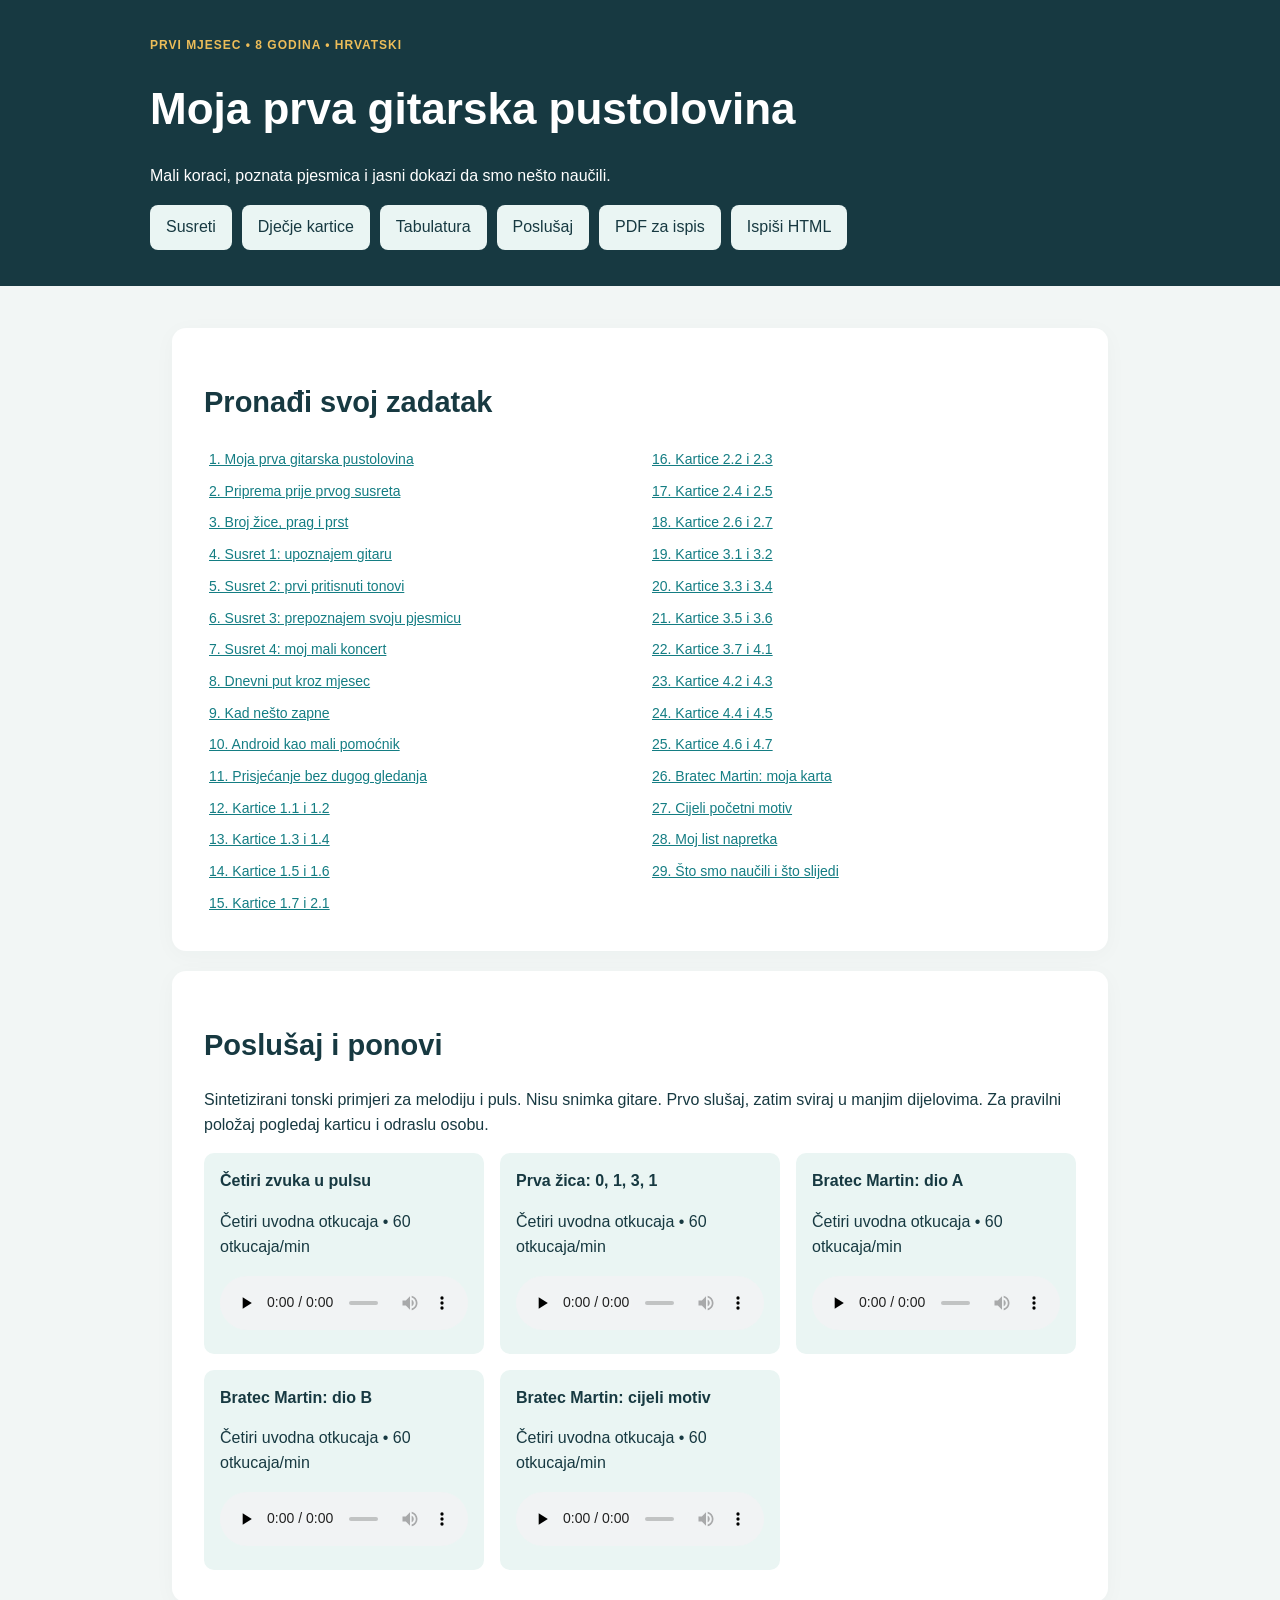
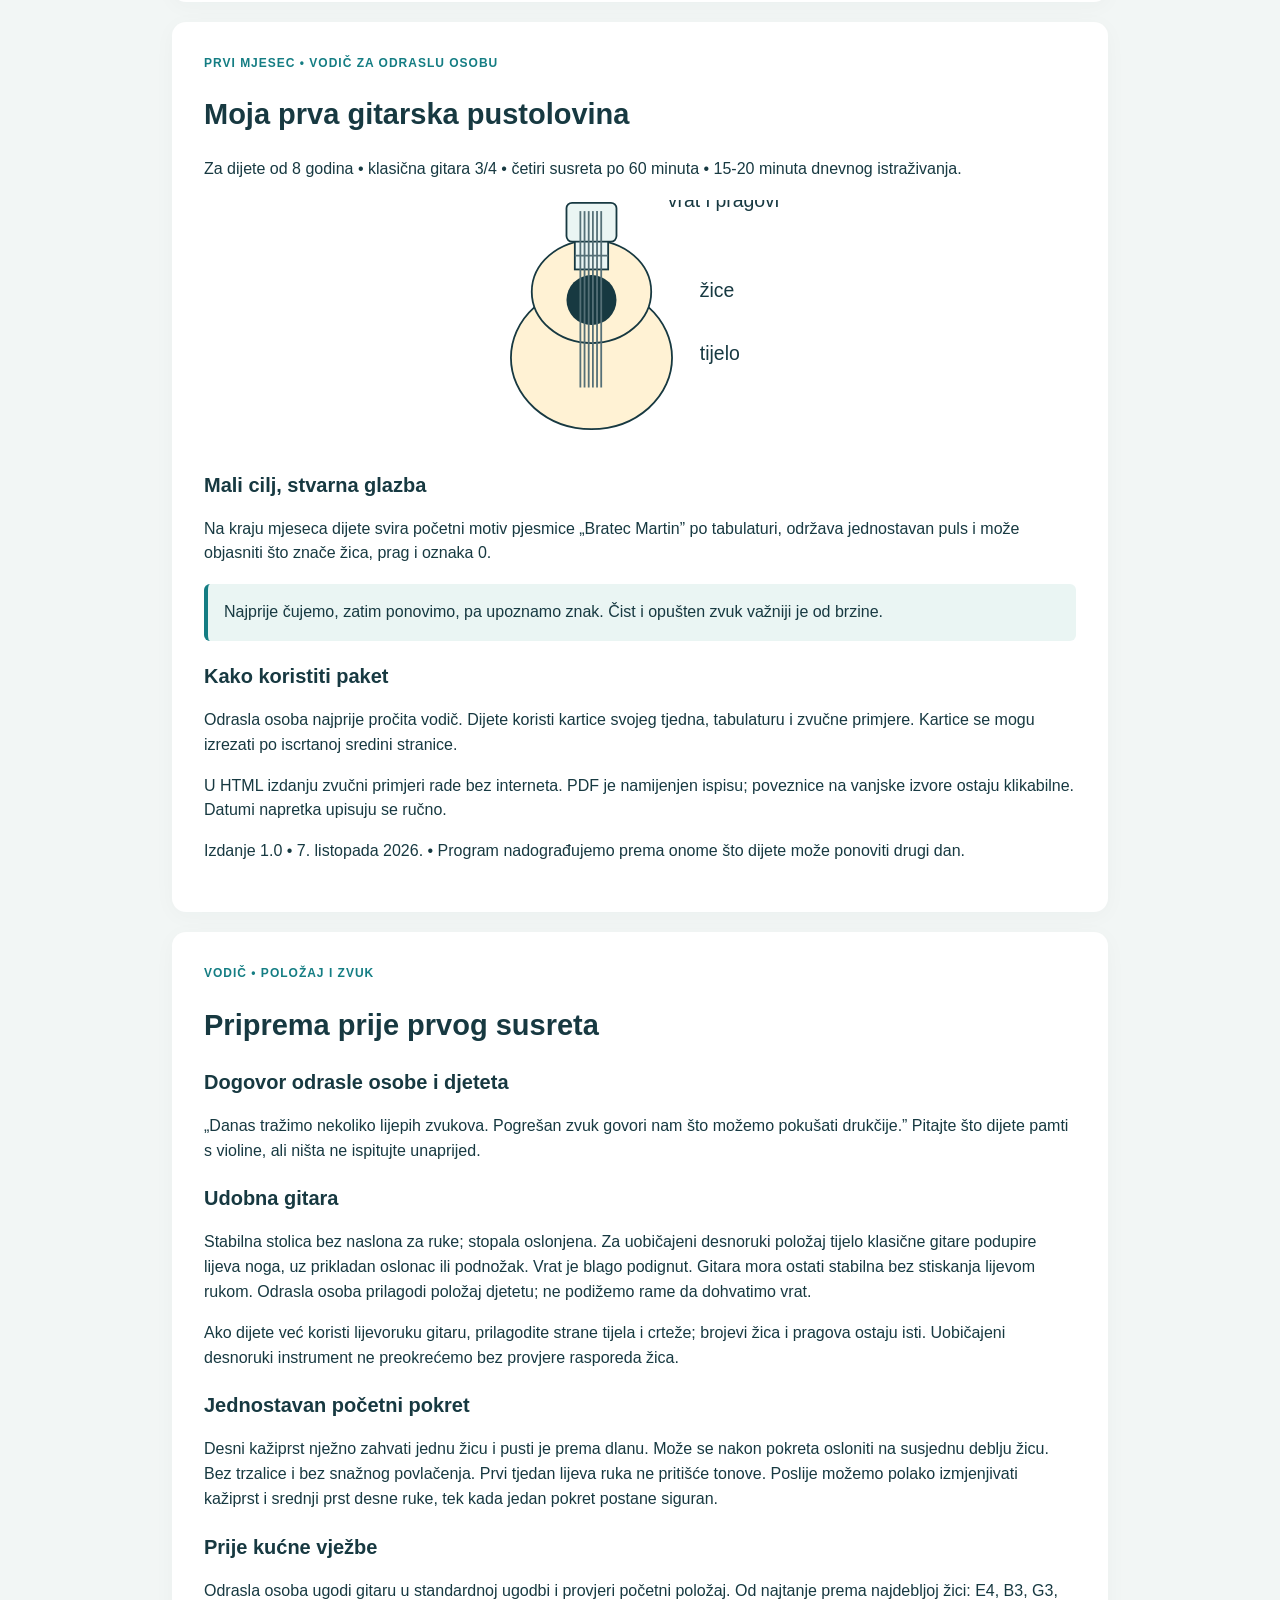
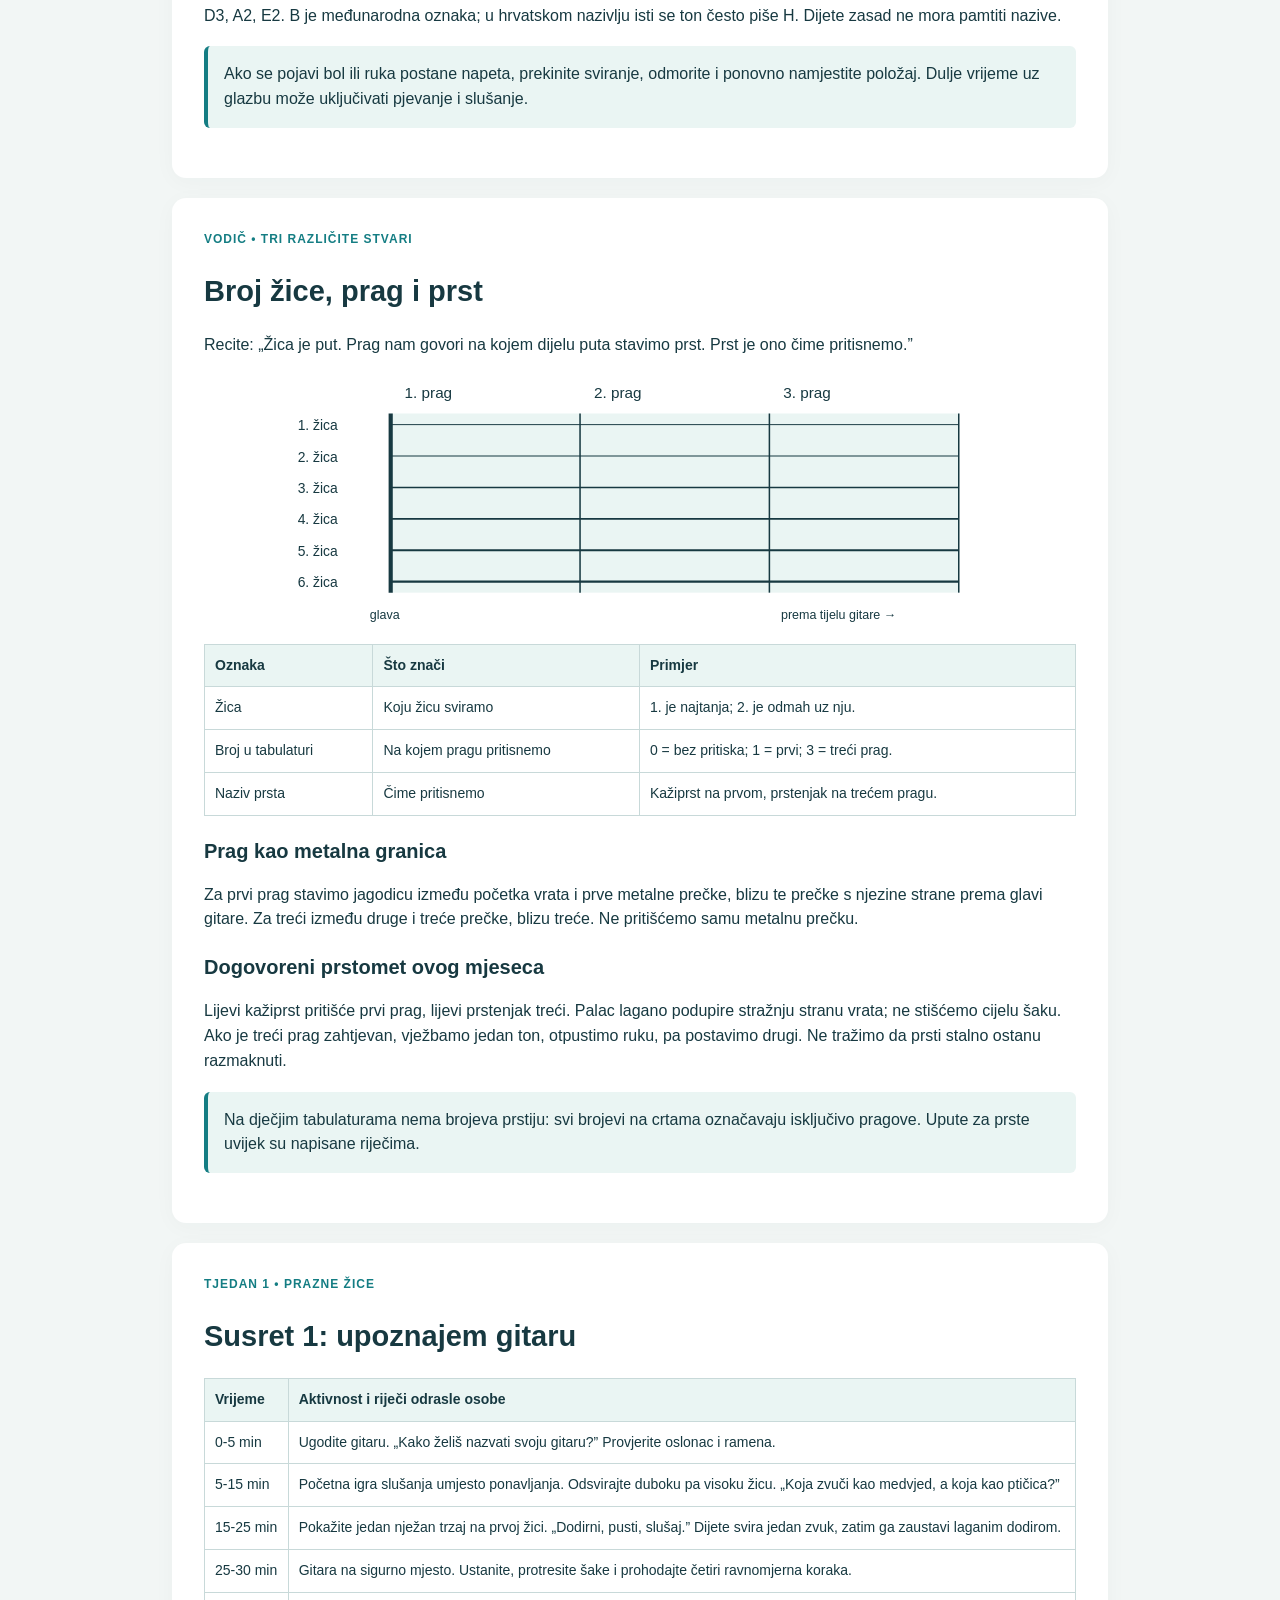
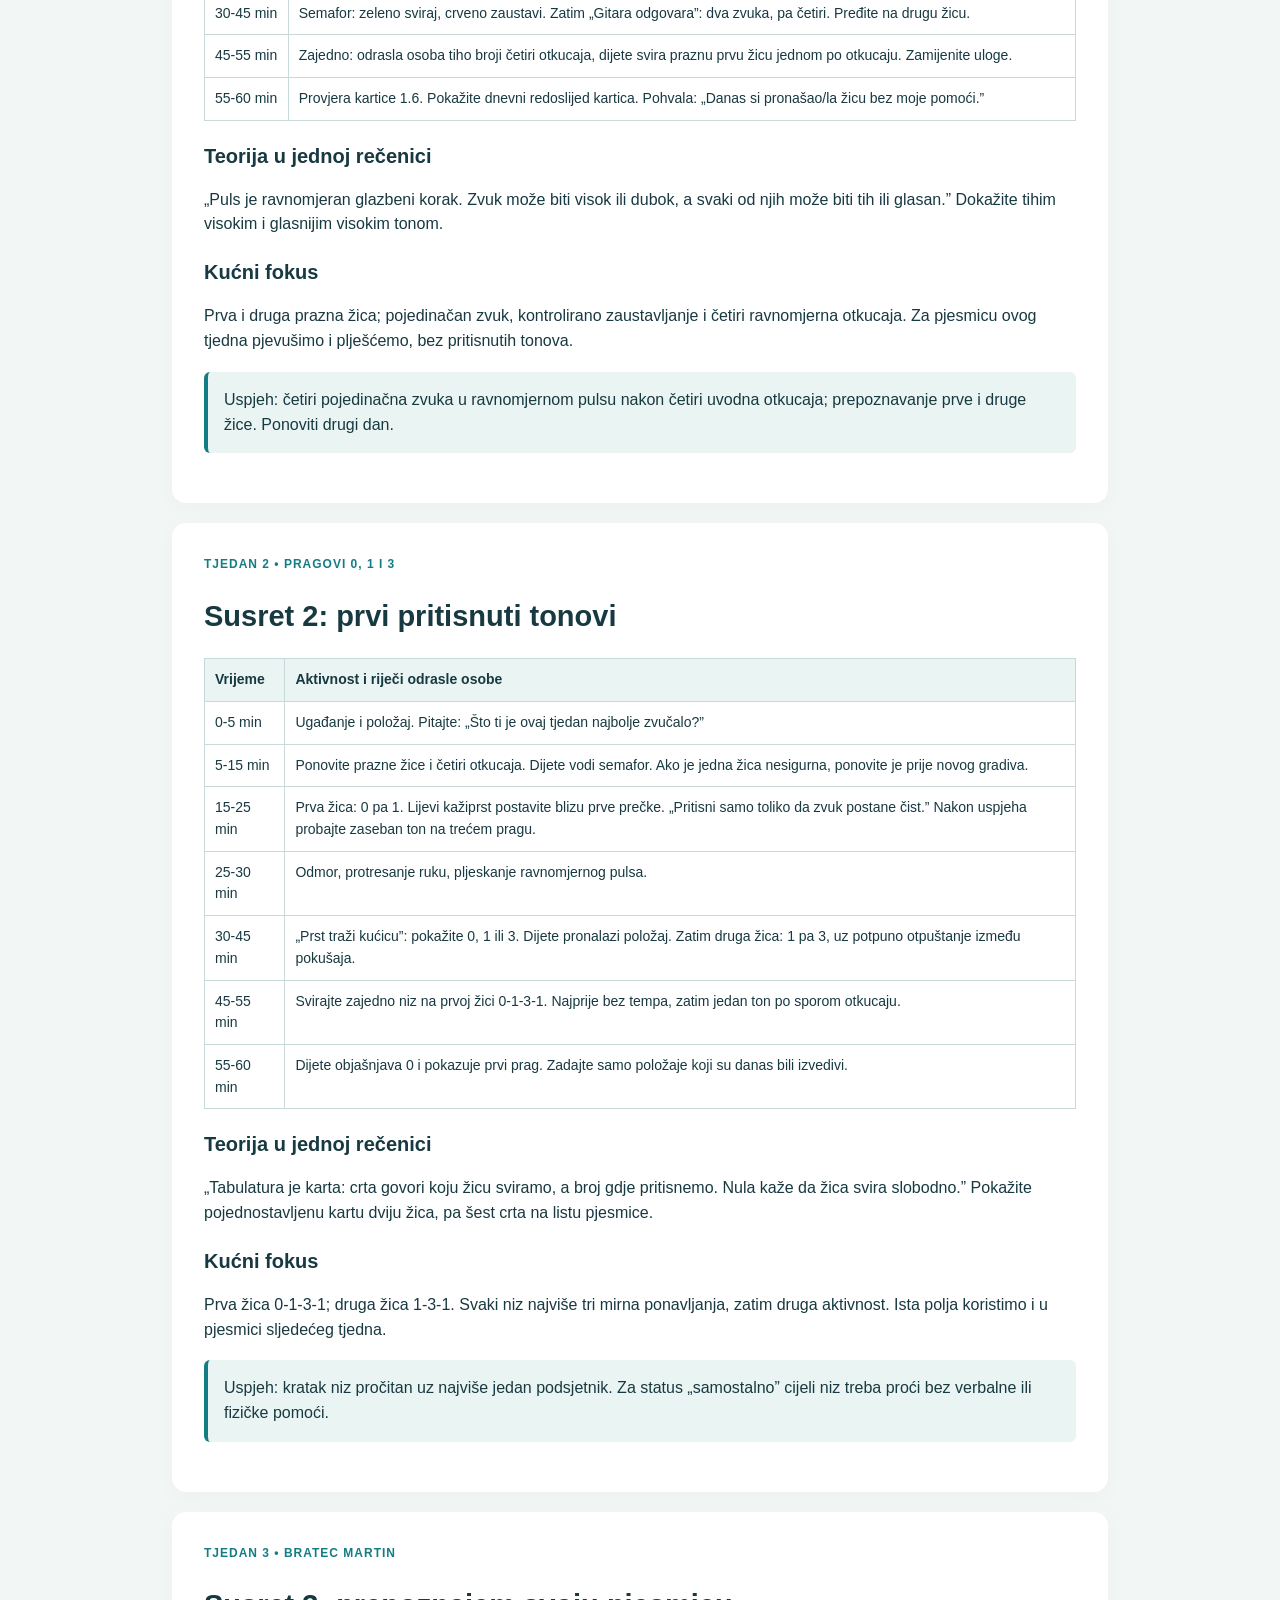
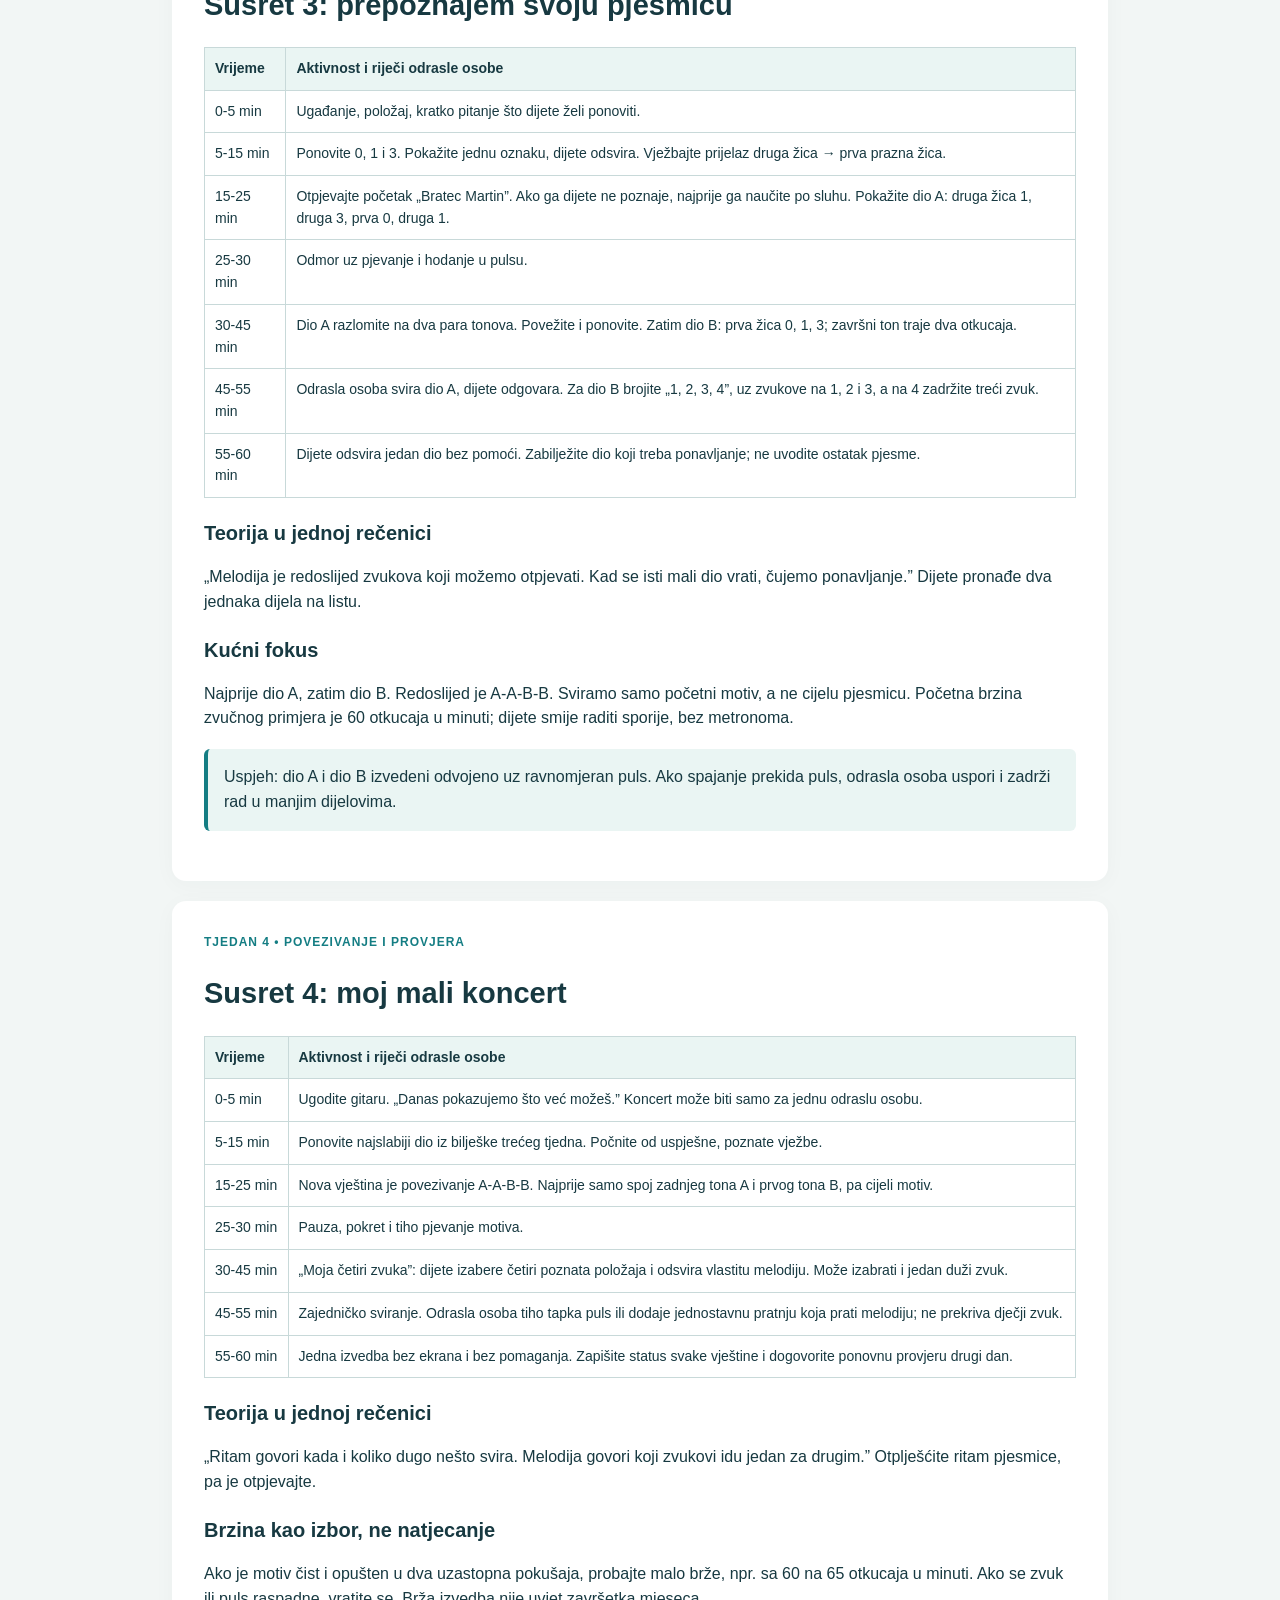
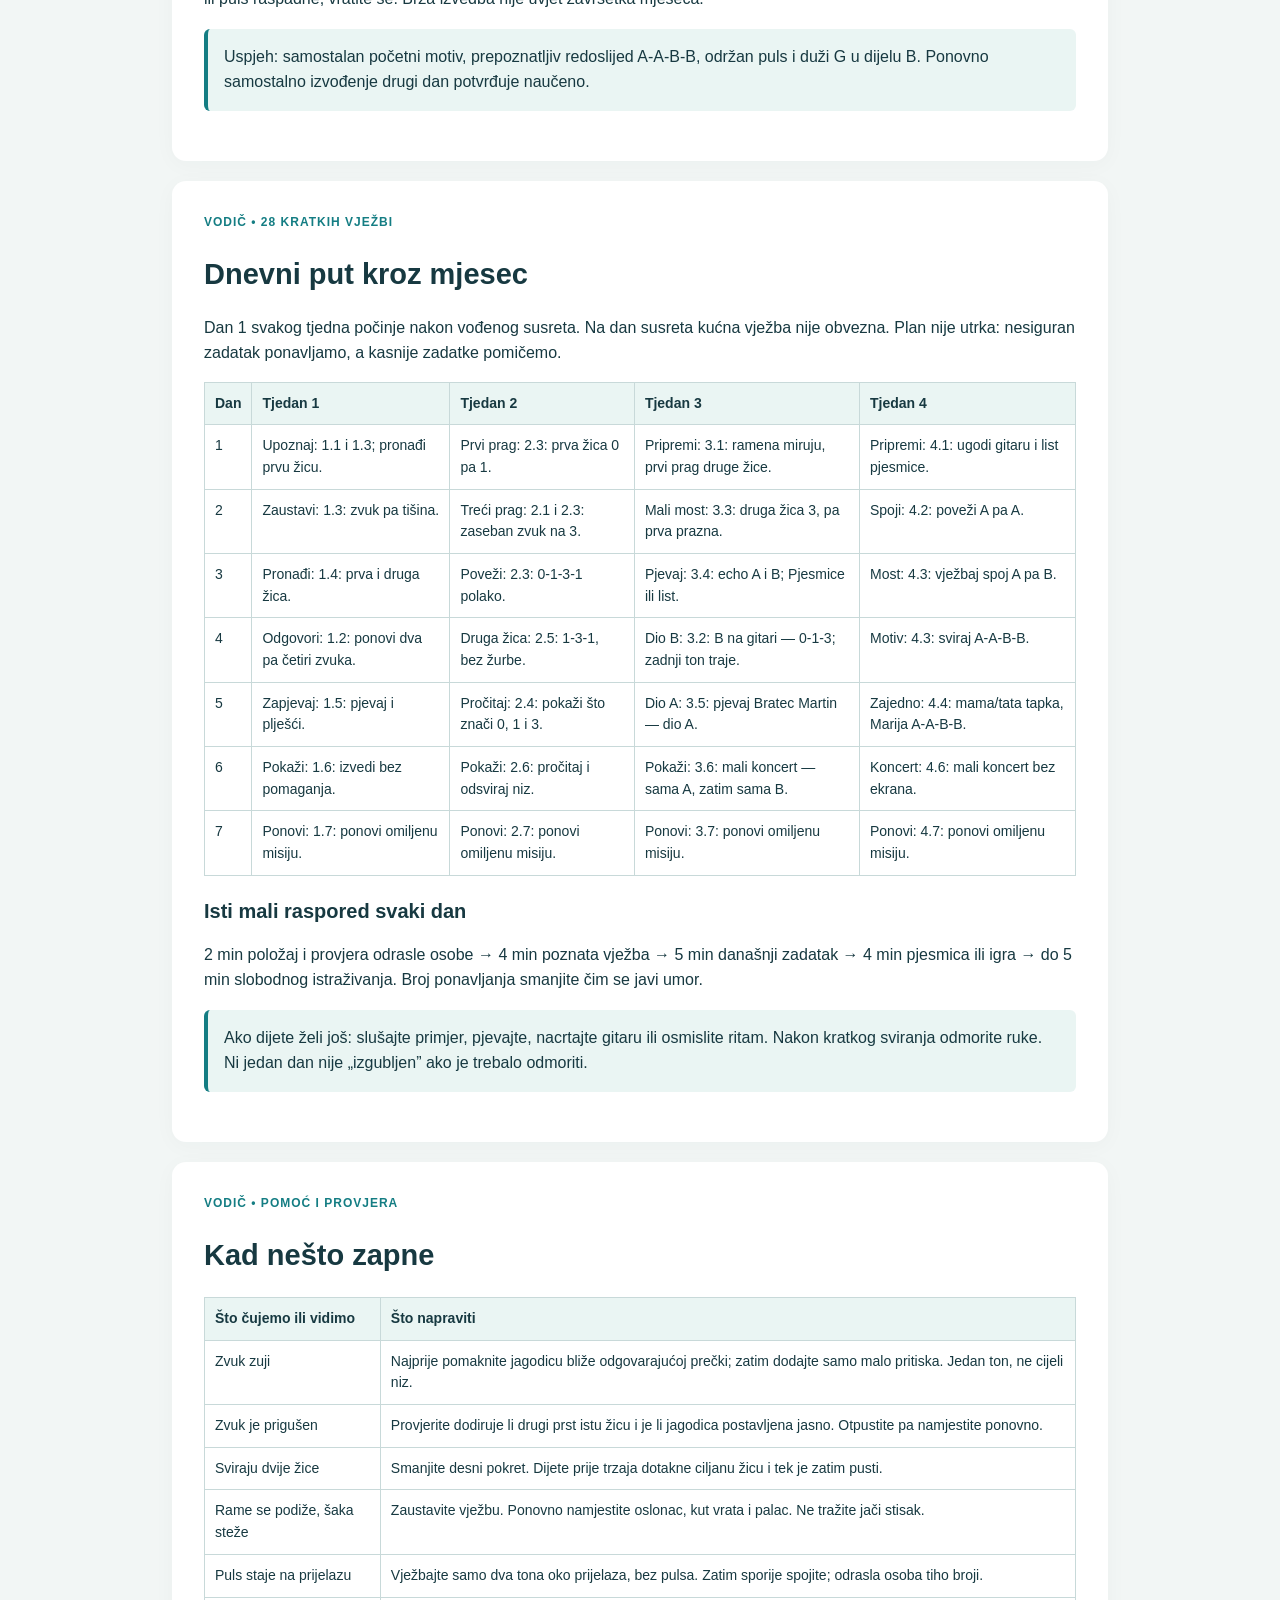
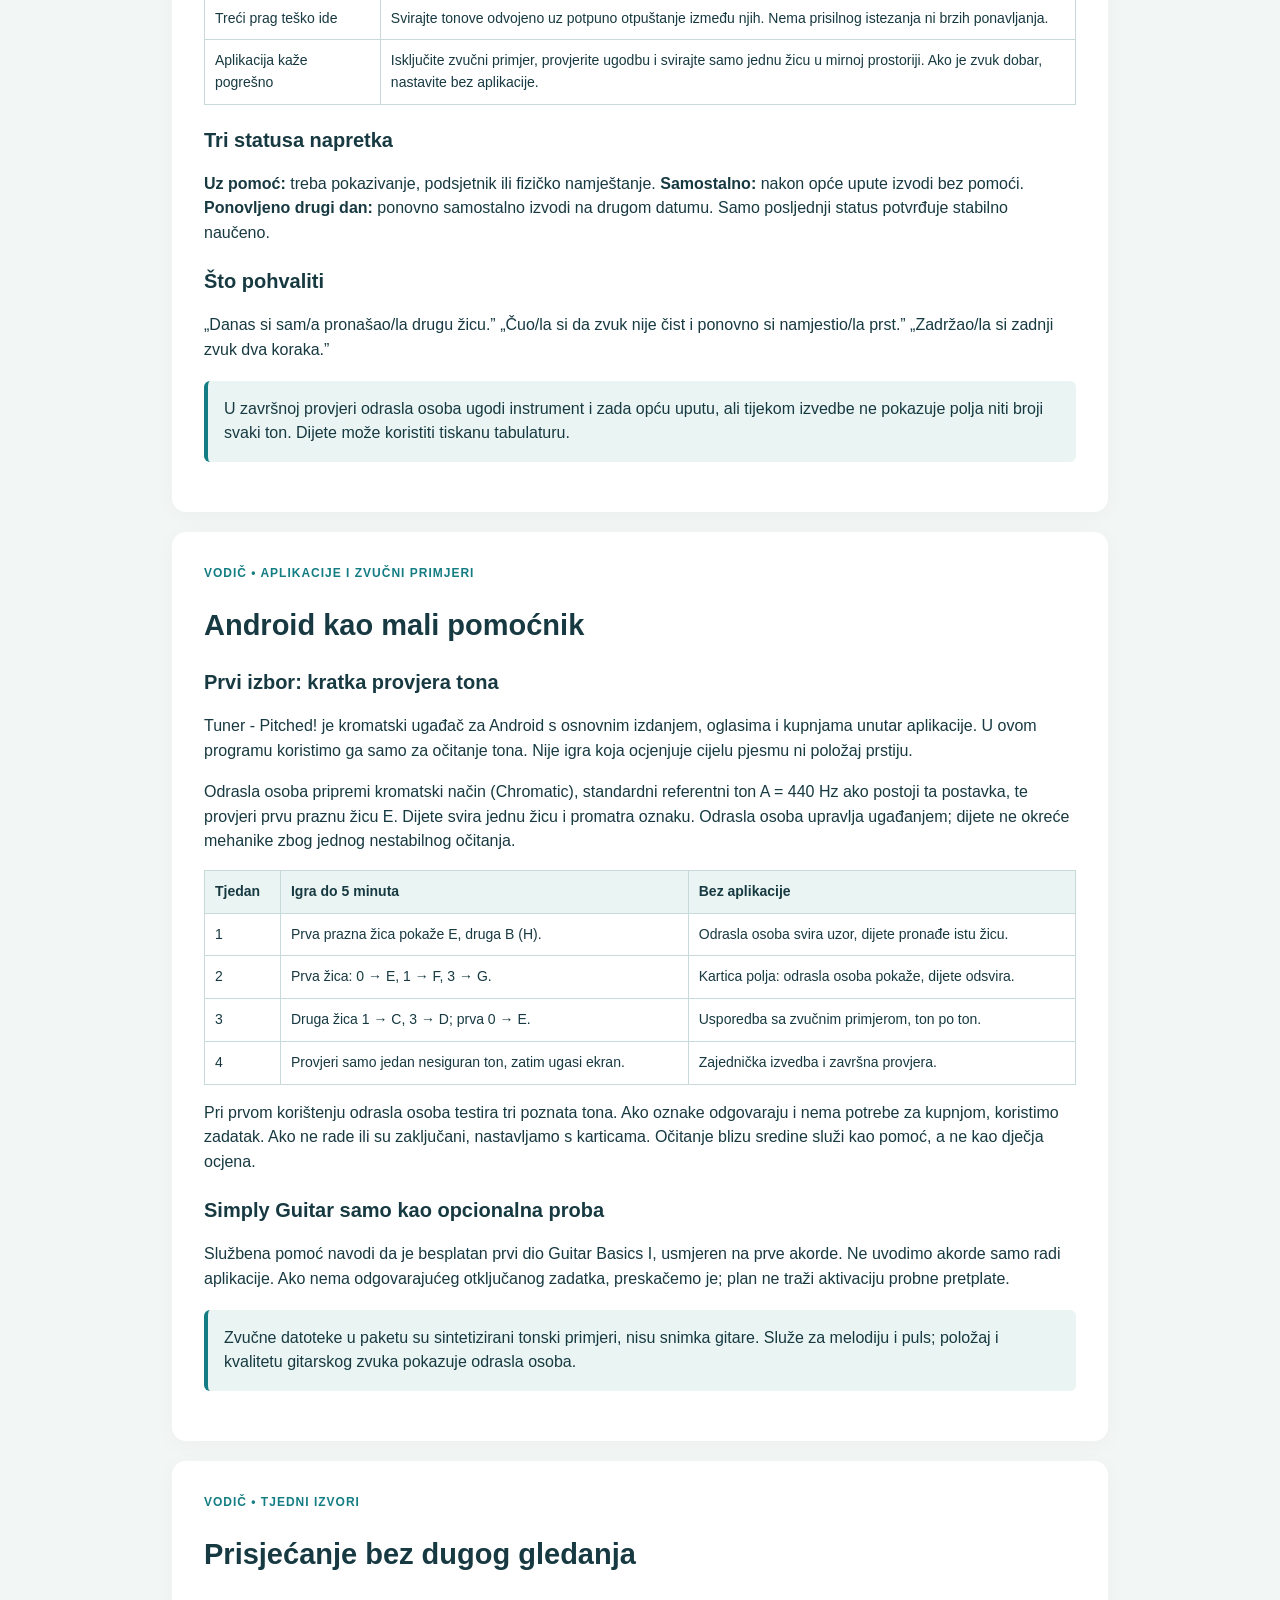
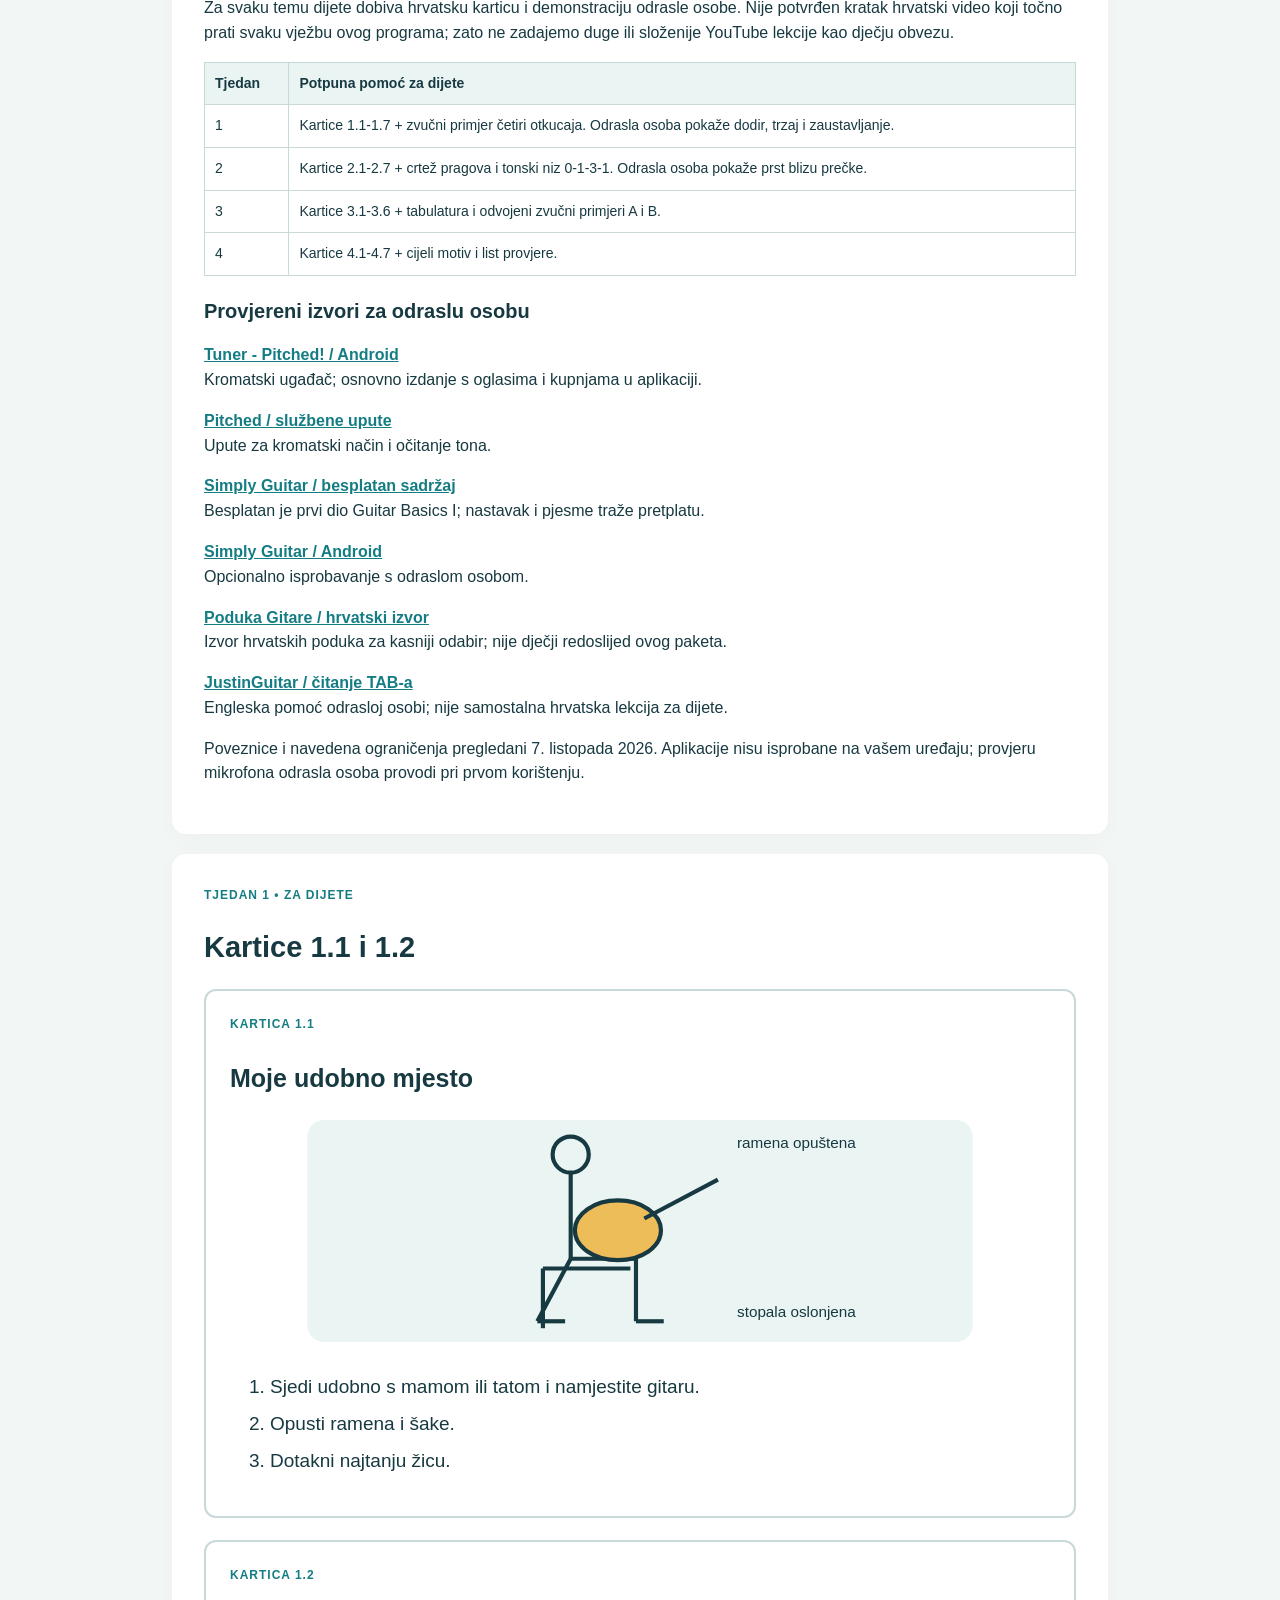
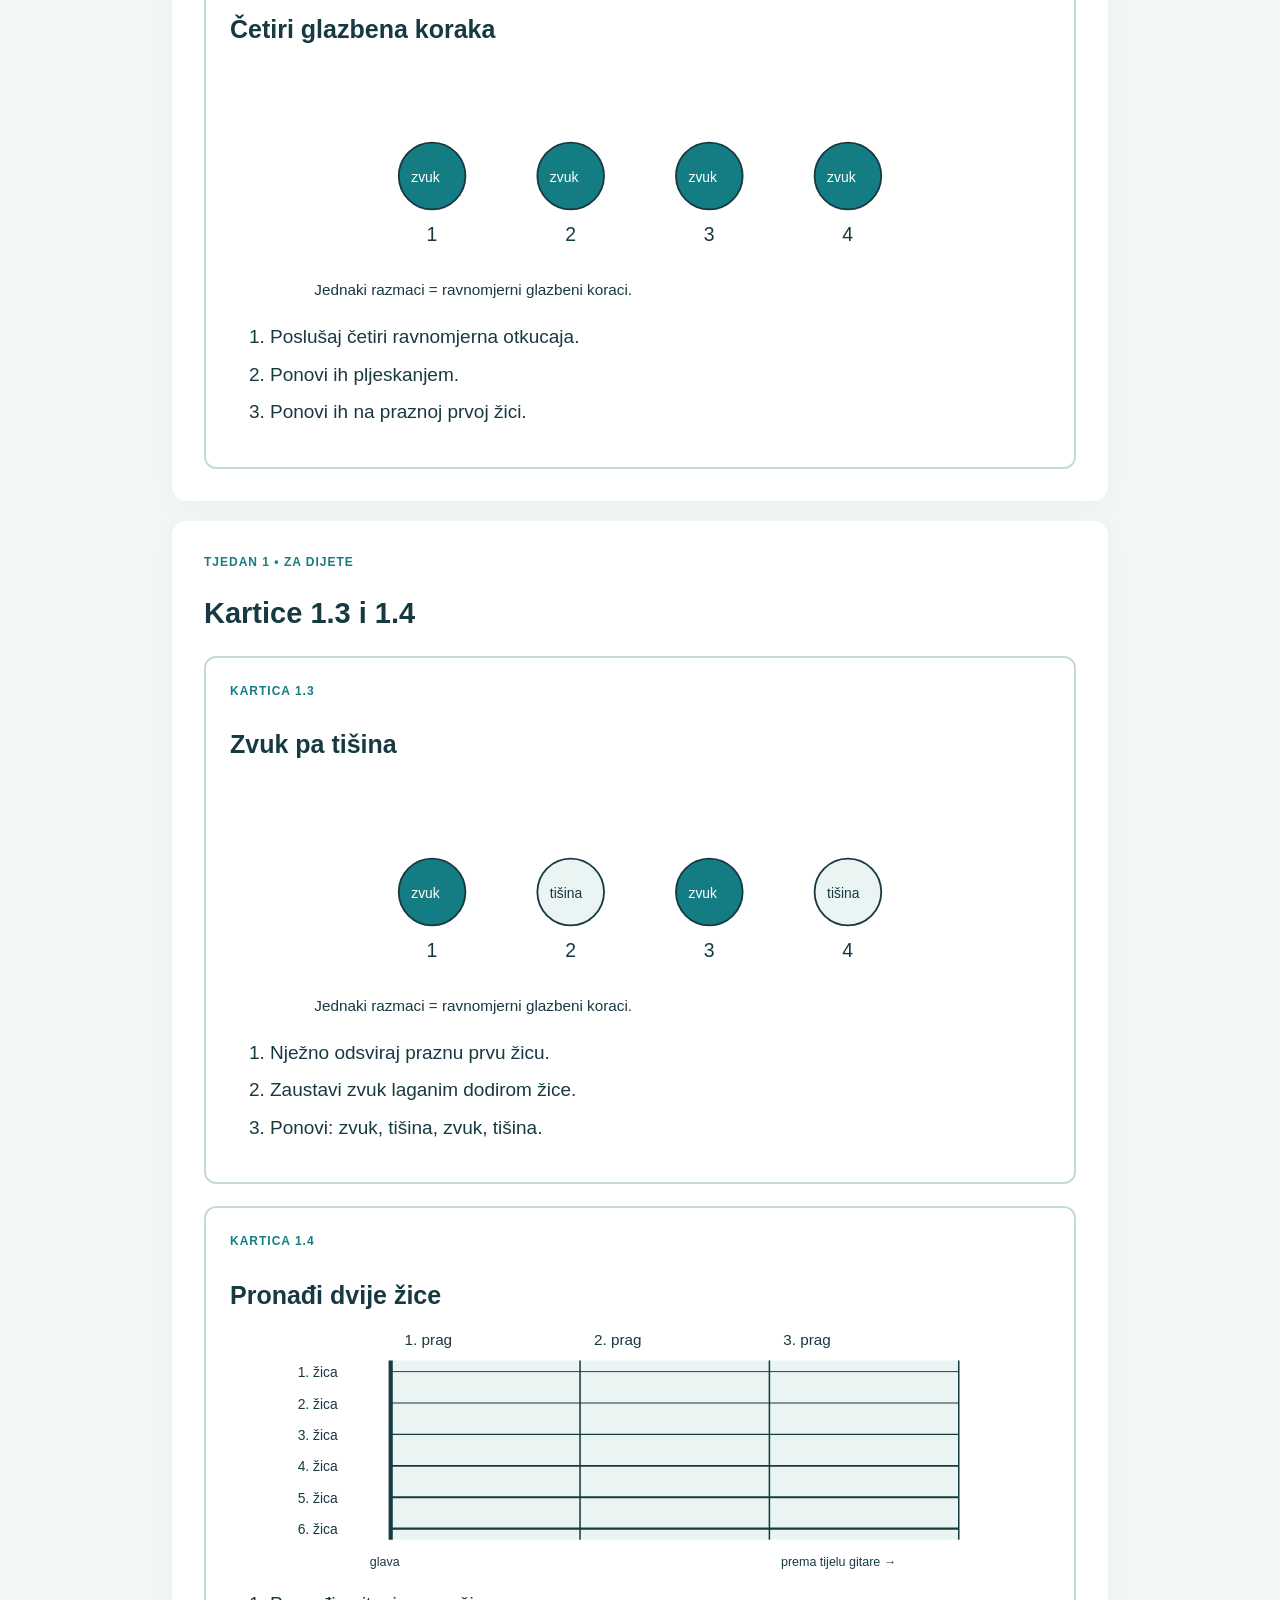
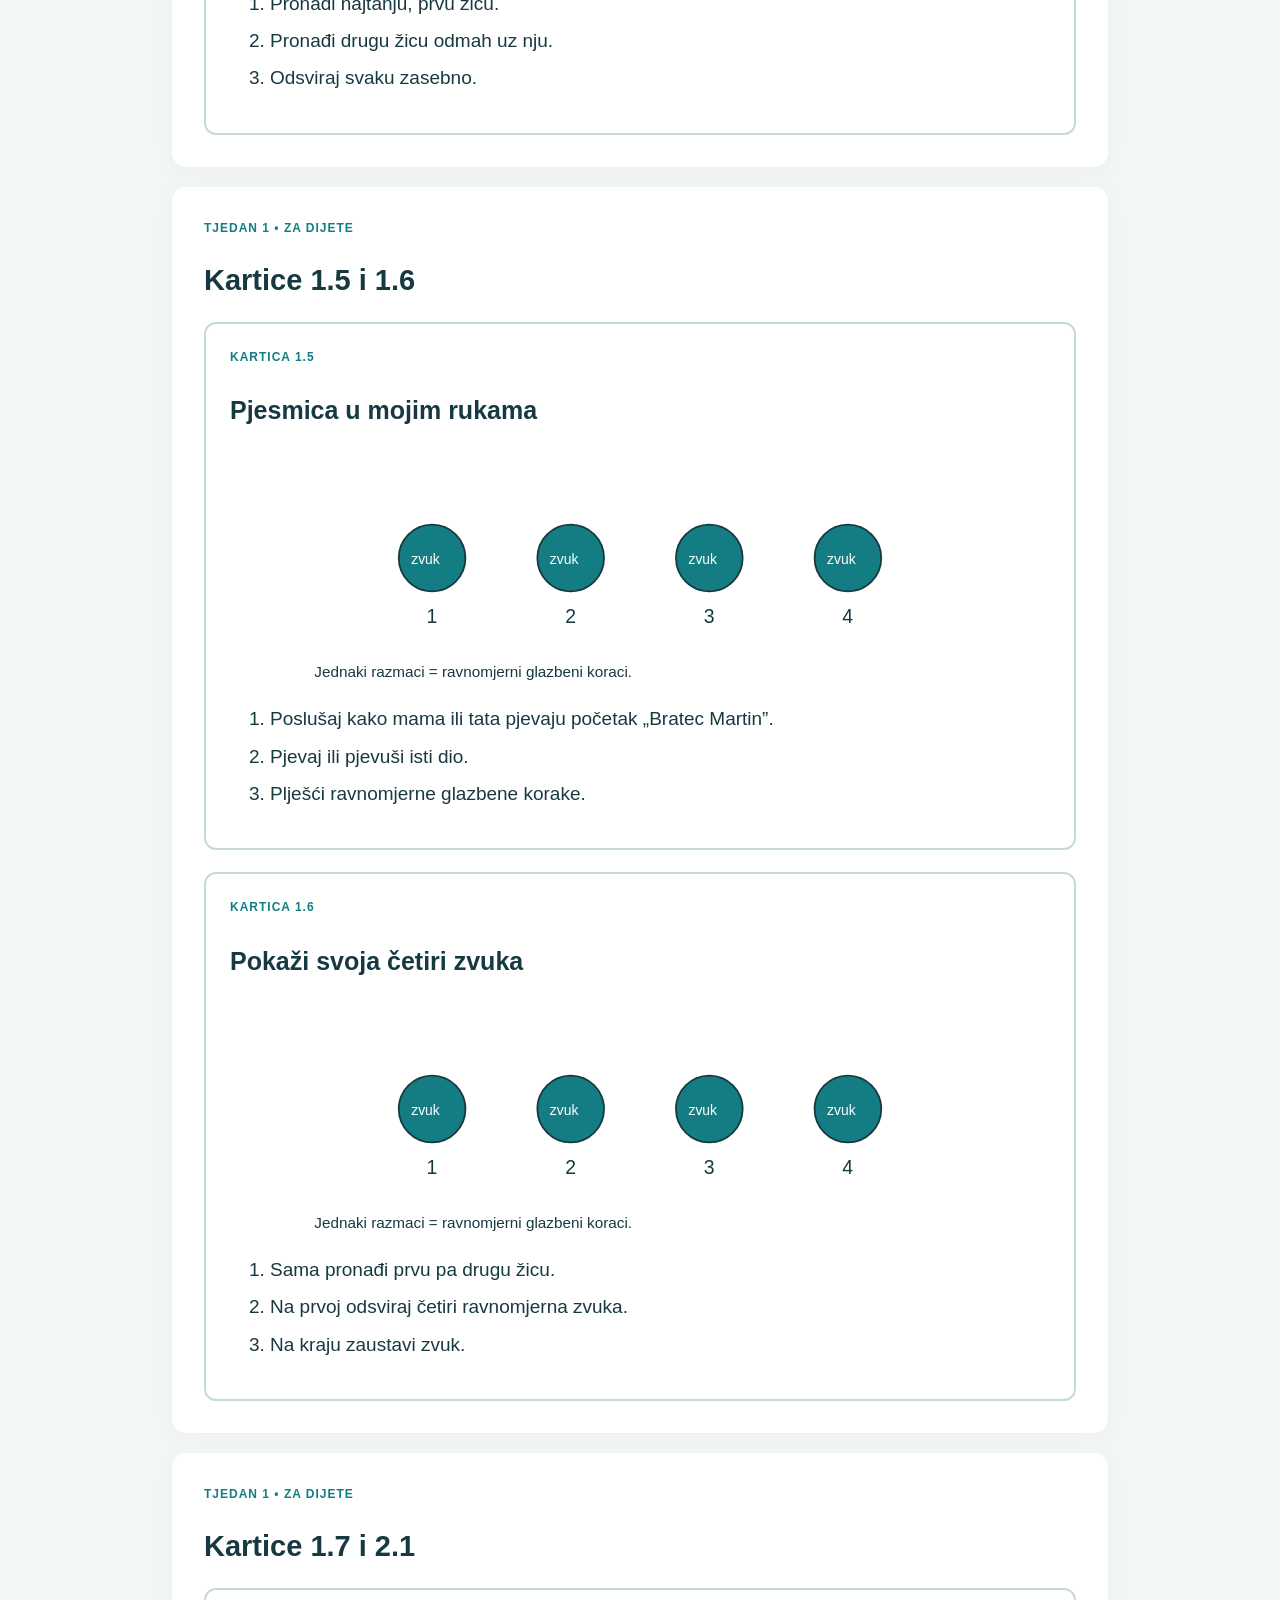
==== output/gitarska_pustolovina.html @ 9e4c1d79 "Početni commit: Gitarska pustolovina (web app, asseti, build skripte). EOF  Co-authored-by: Cursor <" ====
<!doctype html><html lang="hr"><head><meta charset="utf-8"><meta name="viewport" content="width=device-width, initial-scale=1"><title>Moja prva gitarska pustolovina</title><style>
:root{--ink:#173941;--teal:#147d83;--pale:#eaf5f3}*{box-sizing:border-box}body{margin:0;background:#f2f6f5;color:var(--ink);font-family:Arial,sans-serif;line-height:1.55}header{background:var(--ink);color:white;padding:36px max(24px,calc((100vw - 980px)/2))}header p{max-width:750px}h1{font-size:clamp(28px,4vw,44px);line-height:1.15}nav{display:flex;gap:10px;flex-wrap:wrap}nav a,button{padding:10px 16px;border:0;border-radius:8px;background:var(--pale);color:var(--ink);text-decoration:none;font:inherit;cursor:pointer}main{max-width:980px;margin:auto;padding:22px}.page{padding:32px;background:white;border-radius:14px;margin:20px 0;box-shadow:0 4px 22px #17394108}.label{font-size:12px;font-weight:bold;letter-spacing:1px;color:var(--teal)}h2{font-size:29px;line-height:1.25}h3{font-size:20px;margin-bottom:8px}aside{background:var(--pale);padding:16px;border-left:4px solid var(--teal);border-radius:6px;margin:18px 0}a{color:var(--teal)}figure{margin:18px 0}svg{display:block;width:100%;max-height:250px}.tablewrap{overflow-x:auto}table{border-collapse:collapse;width:100%;font-size:14px}td,th{border:1px solid #c8d9d9;padding:10px;text-align:left;vertical-align:top}th{background:var(--pale)}.cards{display:grid;grid-template-columns:1fr;gap:22px}.card{border:2px solid #c8d9d9;border-radius:12px;padding:24px}.card h3{font-size:25px}.card li{font-size:19px;margin:8px 0}.sounds{display:grid;grid-template-columns:repeat(auto-fit,minmax(250px,1fr));gap:16px}.sound{background:var(--pale);padding:16px;border-radius:10px}.sound audio{width:100%}.contents{columns:2;font-size:14px}.contents a{display:block;padding:5px}footer{text-align:center;padding:24px;color:#557077}@media(max-width:600px){main{padding:10px}.page{padding:20px}td,th{padding:7px}.contents{columns:1}}@media print{body{background:white}header,nav,.audio-section,.contents,footer{display:none}.page{box-shadow:none;border-radius:0;break-after:page;padding:0}.card{break-inside:avoid}main{max-width:none;padding:0}a{color:var(--ink)}@page{size:A4;margin:15mm}}</style></head><body><header><div class="label" style="color:#edbd59">PRVI MJESEC • 8 GODINA • HRVATSKI</div><h1>Moja prva gitarska pustolovina</h1><p>Mali koraci, poznata pjesmica i jasni dokazi da smo nešto naučili.</p><nav><a href="#p4">Susreti</a><a href="#p12">Dječje kartice</a><a href="#p26">Tabulatura</a><a href="#zvuk">Poslušaj</a><a href="pdf/gitarska_pustolovina_prvi_mjesec.pdf">PDF za ispis</a><button onclick="window.print()">Ispiši HTML</button></nav></header><main><section class="page"><h2>Pronađi svoj zadatak</h2><div class="contents"><a href="#p1">1. Moja prva gitarska pustolovina</a><a href="#p2">2. Priprema prije prvog susreta</a><a href="#p3">3. Broj žice, prag i prst</a><a href="#p4">4. Susret 1: upoznajem gitaru</a><a href="#p5">5. Susret 2: prvi pritisnuti tonovi</a><a href="#p6">6. Susret 3: prepoznajem svoju pjesmicu</a><a href="#p7">7. Susret 4: moj mali koncert</a><a href="#p8">8. Dnevni put kroz mjesec</a><a href="#p9">9. Kad nešto zapne</a><a href="#p10">10. Android kao mali pomoćnik</a><a href="#p11">11. Prisjećanje bez dugog gledanja</a><a href="#p12">12. Kartice 1.1 i 1.2</a><a href="#p13">13. Kartice 1.3 i 1.4</a><a href="#p14">14. Kartice 1.5 i 1.6</a><a href="#p15">15. Kartice 1.7 i 2.1</a><a href="#p16">16. Kartice 2.2 i 2.3</a><a href="#p17">17. Kartice 2.4 i 2.5</a><a href="#p18">18. Kartice 2.6 i 2.7</a><a href="#p19">19. Kartice 3.1 i 3.2</a><a href="#p20">20. Kartice 3.3 i 3.4</a><a href="#p21">21. Kartice 3.5 i 3.6</a><a href="#p22">22. Kartice 3.7 i 4.1</a><a href="#p23">23. Kartice 4.2 i 4.3</a><a href="#p24">24. Kartice 4.4 i 4.5</a><a href="#p25">25. Kartice 4.6 i 4.7</a><a href="#p26">26. Bratec Martin: moja karta</a><a href="#p27">27. Cijeli početni motiv</a><a href="#p28">28. Moj list napretka</a><a href="#p29">29. Što smo naučili i što slijedi</a></div></section><section class="page audio-section" id="zvuk"><h2>Poslušaj i ponovi</h2><p>Sintetizirani tonski primjeri za melodiju i puls. Nisu snimka gitare. Prvo slušaj, zatim sviraj u manjim dijelovima. Za pravilni položaj pogledaj karticu i odraslu osobu.</p><div class="sounds"><div class="sound"><b>Četiri zvuka u pulsu</b><p>Četiri uvodna otkucaja • 60 otkucaja/min</p><audio controls preload="none" src="audio/01_cetiri_otkucaja.wav"></audio></div><div class="sound"><b>Prva žica: 0, 1, 3, 1</b><p>Četiri uvodna otkucaja • 60 otkucaja/min</p><audio controls preload="none" src="audio/02_prva_zica_0_1_3_1.wav"></audio></div><div class="sound"><b>Bratec Martin: dio A</b><p>Četiri uvodna otkucaja • 60 otkucaja/min</p><audio controls preload="none" src="audio/03_bratec_martin_dio_A.wav"></audio></div><div class="sound"><b>Bratec Martin: dio B</b><p>Četiri uvodna otkucaja • 60 otkucaja/min</p><audio controls preload="none" src="audio/04_bratec_martin_dio_B.wav"></audio></div><div class="sound"><b>Bratec Martin: cijeli motiv</b><p>Četiri uvodna otkucaja • 60 otkucaja/min</p><audio controls preload="none" src="audio/05_bratec_martin_motiv.wav"></audio></div></div></section><section class="page" id="p1"><div class="label">PRVI MJESEC • VODIČ ZA ODRASLU OSOBU</div><h2>Moja prva gitarska pustolovina</h2><p>Za dijete od 8 godina • klasična gitara 3/4 • četiri susreta po 60 minuta • 15-20 minuta dnevnog istraživanja.</p><figure><svg role="img" aria-label="guitar" viewBox="0 0 499 180" xmlns="http://www.w3.org/2000/svg"><ellipse cx="214.57" cy="113.5" rx="58.0" ry="51.5" fill="#fff2d4" stroke="#173941" stroke-width="1.3"/><ellipse cx="214.57" cy="66.0" rx="43.0" ry="37.0" fill="#fff2d4" stroke="#173941" stroke-width="1.3"/><rect x="202.57" y="23" width="24" height="27" rx="0" fill="#eaf5f3" stroke="#173941" stroke-width="1.3"/><rect x="196.57" y="2" width="36" height="28" rx="4" fill="#eaf5f3" stroke="#173941" stroke-width="1.3"/><circle cx="214.57" cy="72" r="18" fill="#173941" stroke="none" stroke-width="1.3"/><line x1="206.57" y1="135" x2="206.57" y2="8" stroke="#557077" stroke-width="1.3"/><line x1="209.57" y1="135" x2="209.57" y2="8" stroke="#557077" stroke-width="1.3"/><line x1="212.57" y1="135" x2="212.57" y2="8" stroke="#557077" stroke-width="1.3"/><line x1="215.57" y1="135" x2="215.57" y2="8" stroke="#557077" stroke-width="1.3"/><line x1="218.57" y1="135" x2="218.57" y2="8" stroke="#557077" stroke-width="1.3"/><line x1="221.57" y1="135" x2="221.57" y2="8" stroke="#557077" stroke-width="1.3"/><line x1="202.57" y1="40" x2="226.57" y2="40" stroke="#557077" stroke-width="1.3"/><text x="292.57" y="115" fill="#173941" font-size="14" font-family="Arial,sans-serif">tijelo</text><text x="292.57" y="70" fill="#173941" font-size="14" font-family="Arial,sans-serif">žice</text><text x="269.57" y="5" fill="#173941" font-size="14" font-family="Arial,sans-serif">vrat i pragovi</text></svg></figure><h3>Mali cilj, stvarna glazba</h3><p>Na kraju mjeseca dijete svira početni motiv pjesmice „Bratec Martin” po tabulaturi, održava jednostavan puls i može objasniti što znače žica, prag i oznaka 0.</p><aside>Najprije čujemo, zatim ponovimo, pa upoznamo znak. Čist i opušten zvuk važniji je od brzine.</aside><h3>Kako koristiti paket</h3><p>Odrasla osoba najprije pročita vodič. Dijete koristi kartice svojeg tjedna, tabulaturu i zvučne primjere. Kartice se mogu izrezati po iscrtanoj sredini stranice.</p><p>U HTML izdanju zvučni primjeri rade bez interneta. PDF je namijenjen ispisu; poveznice na vanjske izvore ostaju klikabilne. Datumi napretka upisuju se ručno.</p><p>Izdanje 1.0 • 7. listopada 2026. • Program nadograđujemo prema onome što dijete može ponoviti drugi dan.</p></section><section class="page" id="p2"><div class="label">VODIČ • POLOŽAJ I ZVUK</div><h2>Priprema prije prvog susreta</h2><h3>Dogovor odrasle osobe i djeteta</h3><p>„Danas tražimo nekoliko lijepih zvukova. Pogrešan zvuk govori nam što možemo pokušati drukčije.” Pitajte što dijete pamti s violine, ali ništa ne ispitujte unaprijed.</p><h3>Udobna gitara</h3><p>Stabilna stolica bez naslona za ruke; stopala oslonjena. Za uobičajeni desnoruki položaj tijelo klasične gitare podupire lijeva noga, uz prikladan oslonac ili podnožak. Vrat je blago podignut. Gitara mora ostati stabilna bez stiskanja lijevom rukom. Odrasla osoba prilagodi položaj djetetu; ne podižemo rame da dohvatimo vrat.</p><p>Ako dijete već koristi lijevoruku gitaru, prilagodite strane tijela i crteže; brojevi žica i pragova ostaju isti. Uobičajeni desnoruki instrument ne preokrećemo bez provjere rasporeda žica.</p><h3>Jednostavan početni pokret</h3><p>Desni kažiprst nježno zahvati jednu žicu i pusti je prema dlanu. Može se nakon pokreta osloniti na susjednu deblju žicu. Bez trzalice i bez snažnog povlačenja. Prvi tjedan lijeva ruka ne pritišće tonove. Poslije možemo polako izmjenjivati kažiprst i srednji prst desne ruke, tek kada jedan pokret postane siguran.</p><h3>Prije kućne vježbe</h3><p>Odrasla osoba ugodi gitaru u standardnoj ugodbi i provjeri početni položaj. Od najtanje prema najdebljoj žici: E4, B3, G3, D3, A2, E2. B je međunarodna oznaka; u hrvatskom nazivlju isti se ton često piše H. Dijete zasad ne mora pamtiti nazive.</p><aside>Ako se pojavi bol ili ruka postane napeta, prekinite sviranje, odmorite i ponovno namjestite položaj. Dulje vrijeme uz glazbu može uključivati pjevanje i slušanje.</aside></section><section class="page" id="p3"><div class="label">VODIČ • TRI RAZLIČITE STVARI</div><h2>Broj žice, prag i prst</h2><p>Recite: „Žica je put. Prag nam govori na kojem dijelu puta stavimo prst. Prst je ono čime pritisnemo.”</p><figure><svg role="img" aria-label="neck" viewBox="0 0 499 180" xmlns="http://www.w3.org/2000/svg"><rect x="70" y="27" width="409" height="129" rx="0" fill="#eaf5f3" stroke="none" stroke-width="1.3"/><line x1="70.0" y1="156" x2="70.0" y2="27" stroke="#173941" stroke-width="3"/><line x1="206.33333333333334" y1="156" x2="206.33333333333334" y2="27" stroke="#173941" stroke-width="1.1"/><text x="80.0" y="16" fill="#173941" font-size="11" font-family="Arial,sans-serif">1. prag</text><line x1="342.6666666666667" y1="156" x2="342.6666666666667" y2="27" stroke="#173941" stroke-width="1.1"/><text x="216.33333333333334" y="16" fill="#173941" font-size="11" font-family="Arial,sans-serif">2. prag</text><line x1="479.0" y1="156" x2="479.0" y2="27" stroke="#173941" stroke-width="1.1"/><text x="352.6666666666667" y="16" fill="#173941" font-size="11" font-family="Arial,sans-serif">3. prag</text><line x1="70" y1="35.0" x2="479" y2="35.0" stroke="#173941" stroke-width="0.7"/><text x="3" y="39.0" fill="#173941" font-size="10" font-family="Arial,sans-serif">1. žica</text><line x1="70" y1="57.599999999999994" x2="479" y2="57.599999999999994" stroke="#173941" stroke-width="0.8799999999999999"/><text x="3" y="61.599999999999994" fill="#173941" font-size="10" font-family="Arial,sans-serif">2. žica</text><line x1="70" y1="80.2" x2="479" y2="80.2" stroke="#173941" stroke-width="1.06"/><text x="3" y="84.2" fill="#173941" font-size="10" font-family="Arial,sans-serif">3. žica</text><line x1="70" y1="102.80000000000001" x2="479" y2="102.80000000000001" stroke="#173941" stroke-width="1.24"/><text x="3" y="106.80000000000001" fill="#173941" font-size="10" font-family="Arial,sans-serif">4. žica</text><line x1="70" y1="125.4" x2="479" y2="125.4" stroke="#173941" stroke-width="1.42"/><text x="3" y="129.4" fill="#173941" font-size="10" font-family="Arial,sans-serif">5. žica</text><line x1="70" y1="148.0" x2="479" y2="148.0" stroke="#173941" stroke-width="1.5999999999999999"/><text x="3" y="152.0" fill="#173941" font-size="10" font-family="Arial,sans-serif">6. žica</text><text x="55" y="175" fill="#173941" font-size="9" font-family="Arial,sans-serif">glava</text><text x="351" y="175" fill="#173941" font-size="9" font-family="Arial,sans-serif">prema tijelu gitare →</text></svg></figure><div class="tablewrap"><table><thead><tr><th>Oznaka</th><th>Što znači</th><th>Primjer</th></tr></thead><tbody><tr><td>Žica</td><td>Koju žicu sviramo</td><td>1. je najtanja; 2. je odmah uz nju.</td></tr><tr><td>Broj u tabulaturi</td><td>Na kojem pragu pritisnemo</td><td>0 = bez pritiska; 1 = prvi; 3 = treći prag.</td></tr><tr><td>Naziv prsta</td><td>Čime pritisnemo</td><td>Kažiprst na prvom, prstenjak na trećem pragu.</td></tr></tbody></table></div><h3>Prag kao metalna granica</h3><p>Za prvi prag stavimo jagodicu između početka vrata i prve metalne prečke, blizu te prečke s njezine strane prema glavi gitare. Za treći između druge i treće prečke, blizu treće. Ne pritišćemo samu metalnu prečku.</p><h3>Dogovoreni prstomet ovog mjeseca</h3><p>Lijevi kažiprst pritišće prvi prag, lijevi prstenjak treći. Palac lagano podupire stražnju stranu vrata; ne stišćemo cijelu šaku. Ako je treći prag zahtjevan, vježbamo jedan ton, otpustimo ruku, pa postavimo drugi. Ne tražimo da prsti stalno ostanu razmaknuti.</p><aside>Na dječjim tabulaturama nema brojeva prstiju: svi brojevi na crtama označavaju isključivo pragove. Upute za prste uvijek su napisane riječima.</aside></section><section class="page" id="p4"><div class="label">TJEDAN 1 • PRAZNE ŽICE</div><h2>Susret 1: upoznajem gitaru</h2><div class="tablewrap"><table><thead><tr><th>Vrijeme</th><th>Aktivnost i riječi odrasle osobe</th></tr></thead><tbody><tr><td>0-5 min</td><td>Ugodite gitaru. „Kako želiš nazvati svoju gitaru?” Provjerite oslonac i ramena.</td></tr><tr><td>5-15 min</td><td>Početna igra slušanja umjesto ponavljanja. Odsvirajte duboku pa visoku žicu. „Koja zvuči kao medvjed, a koja kao ptičica?”</td></tr><tr><td>15-25 min</td><td>Pokažite jedan nježan trzaj na prvoj žici. „Dodirni, pusti, slušaj.” Dijete svira jedan zvuk, zatim ga zaustavi laganim dodirom.</td></tr><tr><td>25-30 min</td><td>Gitara na sigurno mjesto. Ustanite, protresite šake i prohodajte četiri ravnomjerna koraka.</td></tr><tr><td>30-45 min</td><td>Semafor: zeleno sviraj, crveno zaustavi. Zatim „Gitara odgovara”: dva zvuka, pa četiri. Pređite na drugu žicu.</td></tr><tr><td>45-55 min</td><td>Zajedno: odrasla osoba tiho broji četiri otkucaja, dijete svira praznu prvu žicu jednom po otkucaju. Zamijenite uloge.</td></tr><tr><td>55-60 min</td><td>Provjera kartice 1.6. Pokažite dnevni redoslijed kartica. Pohvala: „Danas si pronašao/la žicu bez moje pomoći.”</td></tr></tbody></table></div><h3>Teorija u jednoj rečenici</h3><p>„Puls je ravnomjeran glazbeni korak. Zvuk može biti visok ili dubok, a svaki od njih može biti tih ili glasan.” Dokažite tihim visokim i glasnijim visokim tonom.</p><h3>Kućni fokus</h3><p>Prva i druga prazna žica; pojedinačan zvuk, kontrolirano zaustavljanje i četiri ravnomjerna otkucaja. Za pjesmicu ovog tjedna pjevušimo i plješćemo, bez pritisnutih tonova.</p><aside>Uspjeh: četiri pojedinačna zvuka u ravnomjernom pulsu nakon četiri uvodna otkucaja; prepoznavanje prve i druge žice. Ponoviti drugi dan.</aside></section><section class="page" id="p5"><div class="label">TJEDAN 2 • PRAGOVI 0, 1 I 3</div><h2>Susret 2: prvi pritisnuti tonovi</h2><div class="tablewrap"><table><thead><tr><th>Vrijeme</th><th>Aktivnost i riječi odrasle osobe</th></tr></thead><tbody><tr><td>0-5 min</td><td>Ugađanje i položaj. Pitajte: „Što ti je ovaj tjedan najbolje zvučalo?”</td></tr><tr><td>5-15 min</td><td>Ponovite prazne žice i četiri otkucaja. Dijete vodi semafor. Ako je jedna žica nesigurna, ponovite je prije novog gradiva.</td></tr><tr><td>15-25 min</td><td>Prva žica: 0 pa 1. Lijevi kažiprst postavite blizu prve prečke. „Pritisni samo toliko da zvuk postane čist.” Nakon uspjeha probajte zaseban ton na trećem pragu.</td></tr><tr><td>25-30 min</td><td>Odmor, protresanje ruku, pljeskanje ravnomjernog pulsa.</td></tr><tr><td>30-45 min</td><td>„Prst traži kućicu”: pokažite 0, 1 ili 3. Dijete pronalazi položaj. Zatim druga žica: 1 pa 3, uz potpuno otpuštanje između pokušaja.</td></tr><tr><td>45-55 min</td><td>Svirajte zajedno niz na prvoj žici 0-1-3-1. Najprije bez tempa, zatim jedan ton po sporom otkucaju.</td></tr><tr><td>55-60 min</td><td>Dijete objašnjava 0 i pokazuje prvi prag. Zadajte samo položaje koji su danas bili izvedivi.</td></tr></tbody></table></div><h3>Teorija u jednoj rečenici</h3><p>„Tabulatura je karta: crta govori koju žicu sviramo, a broj gdje pritisnemo. Nula kaže da žica svira slobodno.” Pokažite pojednostavljenu kartu dviju žica, pa šest crta na listu pjesmice.</p><h3>Kućni fokus</h3><p>Prva žica 0-1-3-1; druga žica 1-3-1. Svaki niz najviše tri mirna ponavljanja, zatim druga aktivnost. Ista polja koristimo i u pjesmici sljedećeg tjedna.</p><aside>Uspjeh: kratak niz pročitan uz najviše jedan podsjetnik. Za status „samostalno” cijeli niz treba proći bez verbalne ili fizičke pomoći.</aside></section><section class="page" id="p6"><div class="label">TJEDAN 3 • BRATEC MARTIN</div><h2>Susret 3: prepoznajem svoju pjesmicu</h2><div class="tablewrap"><table><thead><tr><th>Vrijeme</th><th>Aktivnost i riječi odrasle osobe</th></tr></thead><tbody><tr><td>0-5 min</td><td>Ugađanje, položaj, kratko pitanje što dijete želi ponoviti.</td></tr><tr><td>5-15 min</td><td>Ponovite 0, 1 i 3. Pokažite jednu oznaku, dijete odsvira. Vježbajte prijelaz druga žica → prva prazna žica.</td></tr><tr><td>15-25 min</td><td>Otpjevajte početak „Bratec Martin”. Ako ga dijete ne poznaje, najprije ga naučite po sluhu. Pokažite dio A: druga žica 1, druga 3, prva 0, druga 1.</td></tr><tr><td>25-30 min</td><td>Odmor uz pjevanje i hodanje u pulsu.</td></tr><tr><td>30-45 min</td><td>Dio A razlomite na dva para tonova. Povežite i ponovite. Zatim dio B: prva žica 0, 1, 3; završni ton traje dva otkucaja.</td></tr><tr><td>45-55 min</td><td>Odrasla osoba svira dio A, dijete odgovara. Za dio B brojite „1, 2, 3, 4”, uz zvukove na 1, 2 i 3, a na 4 zadržite treći zvuk.</td></tr><tr><td>55-60 min</td><td>Dijete odsvira jedan dio bez pomoći. Zabilježite dio koji treba ponavljanje; ne uvodite ostatak pjesme.</td></tr></tbody></table></div><h3>Teorija u jednoj rečenici</h3><p>„Melodija je redoslijed zvukova koji možemo otpjevati. Kad se isti mali dio vrati, čujemo ponavljanje.” Dijete pronađe dva jednaka dijela na listu.</p><h3>Kućni fokus</h3><p>Najprije dio A, zatim dio B. Redoslijed je A-A-B-B. Sviramo samo početni motiv, a ne cijelu pjesmicu. Početna brzina zvučnog primjera je 60 otkucaja u minuti; dijete smije raditi sporije, bez metronoma.</p><aside>Uspjeh: dio A i dio B izvedeni odvojeno uz ravnomjeran puls. Ako spajanje prekida puls, odrasla osoba uspori i zadrži rad u manjim dijelovima.</aside></section><section class="page" id="p7"><div class="label">TJEDAN 4 • POVEZIVANJE I PROVJERA</div><h2>Susret 4: moj mali koncert</h2><div class="tablewrap"><table><thead><tr><th>Vrijeme</th><th>Aktivnost i riječi odrasle osobe</th></tr></thead><tbody><tr><td>0-5 min</td><td>Ugodite gitaru. „Danas pokazujemo što već možeš.” Koncert može biti samo za jednu odraslu osobu.</td></tr><tr><td>5-15 min</td><td>Ponovite najslabiji dio iz bilješke trećeg tjedna. Počnite od uspješne, poznate vježbe.</td></tr><tr><td>15-25 min</td><td>Nova vještina je povezivanje A-A-B-B. Najprije samo spoj zadnjeg tona A i prvog tona B, pa cijeli motiv.</td></tr><tr><td>25-30 min</td><td>Pauza, pokret i tiho pjevanje motiva.</td></tr><tr><td>30-45 min</td><td>„Moja četiri zvuka”: dijete izabere četiri poznata položaja i odsvira vlastitu melodiju. Može izabrati i jedan duži zvuk.</td></tr><tr><td>45-55 min</td><td>Zajedničko sviranje. Odrasla osoba tiho tapka puls ili dodaje jednostavnu pratnju koja prati melodiju; ne prekriva dječji zvuk.</td></tr><tr><td>55-60 min</td><td>Jedna izvedba bez ekrana i bez pomaganja. Zapišite status svake vještine i dogovorite ponovnu provjeru drugi dan.</td></tr></tbody></table></div><h3>Teorija u jednoj rečenici</h3><p>„Ritam govori kada i koliko dugo nešto svira. Melodija govori koji zvukovi idu jedan za drugim.” Otplješćite ritam pjesmice, pa je otpjevajte.</p><h3>Brzina kao izbor, ne natjecanje</h3><p>Ako je motiv čist i opušten u dva uzastopna pokušaja, probajte malo brže, npr. sa 60 na 65 otkucaja u minuti. Ako se zvuk ili puls raspadne, vratite se. Brža izvedba nije uvjet završetka mjeseca.</p><aside>Uspjeh: samostalan početni motiv, prepoznatljiv redoslijed A-A-B-B, održan puls i duži G u dijelu B. Ponovno samostalno izvođenje drugi dan potvrđuje naučeno.</aside></section><section class="page" id="p8"><div class="label">VODIČ • 28 KRATKIH VJEŽBI</div><h2>Dnevni put kroz mjesec</h2><p>Dan 1 svakog tjedna počinje nakon vođenog susreta. Na dan susreta kućna vježba nije obvezna. Plan nije utrka: nesiguran zadatak ponavljamo, a kasnije zadatke pomičemo.</p><div class="tablewrap"><table><thead><tr><th>Dan</th><th>Tjedan 1</th><th>Tjedan 2</th><th>Tjedan 3</th><th>Tjedan 4</th></tr></thead><tbody><tr><td>1</td><td>Upoznaj: 1.1 i 1.3; pronađi prvu žicu.</td><td>Prvi prag: 2.3: prva žica 0 pa 1.</td><td>Pripremi: 3.1: ramena miruju, prvi prag druge žice.</td><td>Pripremi: 4.1: ugodi gitaru i list pjesmice.</td></tr><tr><td>2</td><td>Zaustavi: 1.3: zvuk pa tišina.</td><td>Treći prag: 2.1 i 2.3: zaseban zvuk na 3.</td><td>Mali most: 3.3: druga žica 3, pa prva prazna.</td><td>Spoji: 4.2: poveži A pa A.</td></tr><tr><td>3</td><td>Pronađi: 1.4: prva i druga žica.</td><td>Poveži: 2.3: 0-1-3-1 polako.</td><td>Pjevaj: 3.4: echo A i B; Pjesmice ili list.</td><td>Most: 4.3: vježbaj spoj A pa B.</td></tr><tr><td>4</td><td>Odgovori: 1.2: ponovi dva pa četiri zvuka.</td><td>Druga žica: 2.5: 1-3-1, bez žurbe.</td><td>Dio B: 3.2: B na gitari — 0-1-3; zadnji ton traje.</td><td>Motiv: 4.3: sviraj A-A-B-B.</td></tr><tr><td>5</td><td>Zapjevaj: 1.5: pjevaj i plješći.</td><td>Pročitaj: 2.4: pokaži što znači 0, 1 i 3.</td><td>Dio A: 3.5: pjevaj Bratec Martin — dio A.</td><td>Zajedno: 4.4: mama/tata tapka, Marija A-A-B-B.</td></tr><tr><td>6</td><td>Pokaži: 1.6: izvedi bez pomaganja.</td><td>Pokaži: 2.6: pročitaj i odsviraj niz.</td><td>Pokaži: 3.6: mali koncert — sama A, zatim sama B.</td><td>Koncert: 4.6: mali koncert bez ekrana.</td></tr><tr><td>7</td><td>Ponovi: 1.7: ponovi omiljenu misiju.</td><td>Ponovi: 2.7: ponovi omiljenu misiju.</td><td>Ponovi: 3.7: ponovi omiljenu misiju.</td><td>Ponovi: 4.7: ponovi omiljenu misiju.</td></tr></tbody></table></div><h3>Isti mali raspored svaki dan</h3><p>2 min položaj i provjera odrasle osobe → 4 min poznata vježba → 5 min današnji zadatak → 4 min pjesmica ili igra → do 5 min slobodnog istraživanja. Broj ponavljanja smanjite čim se javi umor.</p><aside>Ako dijete želi još: slušajte primjer, pjevajte, nacrtajte gitaru ili osmislite ritam. Nakon kratkog sviranja odmorite ruke. Ni jedan dan nije „izgubljen” ako je trebalo odmoriti.</aside></section><section class="page" id="p9"><div class="label">VODIČ • POMOĆ I PROVJERA</div><h2>Kad nešto zapne</h2><div class="tablewrap"><table><thead><tr><th>Što čujemo ili vidimo</th><th>Što napraviti</th></tr></thead><tbody><tr><td>Zvuk zuji</td><td>Najprije pomaknite jagodicu bliže odgovarajućoj prečki; zatim dodajte samo malo pritiska. Jedan ton, ne cijeli niz.</td></tr><tr><td>Zvuk je prigušen</td><td>Provjerite dodiruje li drugi prst istu žicu i je li jagodica postavljena jasno. Otpustite pa namjestite ponovno.</td></tr><tr><td>Sviraju dvije žice</td><td>Smanjite desni pokret. Dijete prije trzaja dotakne ciljanu žicu i tek je zatim pusti.</td></tr><tr><td>Rame se podiže, šaka steže</td><td>Zaustavite vježbu. Ponovno namjestite oslonac, kut vrata i palac. Ne tražite jači stisak.</td></tr><tr><td>Puls staje na prijelazu</td><td>Vježbajte samo dva tona oko prijelaza, bez pulsa. Zatim sporije spojite; odrasla osoba tiho broji.</td></tr><tr><td>Treći prag teško ide</td><td>Svirajte tonove odvojeno uz potpuno otpuštanje između njih. Nema prisilnog istezanja ni brzih ponavljanja.</td></tr><tr><td>Aplikacija kaže pogrešno</td><td>Isključite zvučni primjer, provjerite ugodbu i svirajte samo jednu žicu u mirnoj prostoriji. Ako je zvuk dobar, nastavite bez aplikacije.</td></tr></tbody></table></div><h3>Tri statusa napretka</h3><p><b>Uz pomoć:</b> treba pokazivanje, podsjetnik ili fizičko namještanje. <b>Samostalno:</b> nakon opće upute izvodi bez pomoći. <b>Ponovljeno drugi dan:</b> ponovno samostalno izvodi na drugom datumu. Samo posljednji status potvrđuje stabilno naučeno.</p><h3>Što pohvaliti</h3><p>„Danas si sam/a pronašao/la drugu žicu.” „Čuo/la si da zvuk nije čist i ponovno si namjestio/la prst.” „Zadržao/la si zadnji zvuk dva koraka.”</p><aside>U završnoj provjeri odrasla osoba ugodi instrument i zada opću uputu, ali tijekom izvedbe ne pokazuje polja niti broji svaki ton. Dijete može koristiti tiskanu tabulaturu.</aside></section><section class="page" id="p10"><div class="label">VODIČ • APLIKACIJE I ZVUČNI PRIMJERI</div><h2>Android kao mali pomoćnik</h2><h3>Prvi izbor: kratka provjera tona</h3><p>Tuner - Pitched! je kromatski ugađač za Android s osnovnim izdanjem, oglasima i kupnjama unutar aplikacije. U ovom programu koristimo ga samo za očitanje tona. Nije igra koja ocjenjuje cijelu pjesmu ni položaj prstiju.</p><p>Odrasla osoba pripremi kromatski način (Chromatic), standardni referentni ton A = 440 Hz ako postoji ta postavka, te provjeri prvu praznu žicu E. Dijete svira jednu žicu i promatra oznaku. Odrasla osoba upravlja ugađanjem; dijete ne okreće mehanike zbog jednog nestabilnog očitanja.</p><div class="tablewrap"><table><thead><tr><th>Tjedan</th><th>Igra do 5 minuta</th><th>Bez aplikacije</th></tr></thead><tbody><tr><td>1</td><td>Prva prazna žica pokaže E, druga B (H).</td><td>Odrasla osoba svira uzor, dijete pronađe istu žicu.</td></tr><tr><td>2</td><td>Prva žica: 0 → E, 1 → F, 3 → G.</td><td>Kartica polja: odrasla osoba pokaže, dijete odsvira.</td></tr><tr><td>3</td><td>Druga žica 1 → C, 3 → D; prva 0 → E.</td><td>Usporedba sa zvučnim primjerom, ton po ton.</td></tr><tr><td>4</td><td>Provjeri samo jedan nesiguran ton, zatim ugasi ekran.</td><td>Zajednička izvedba i završna provjera.</td></tr></tbody></table></div><p>Pri prvom korištenju odrasla osoba testira tri poznata tona. Ako oznake odgovaraju i nema potrebe za kupnjom, koristimo zadatak. Ako ne rade ili su zaključani, nastavljamo s karticama. Očitanje blizu sredine služi kao pomoć, a ne kao dječja ocjena.</p><h3>Simply Guitar samo kao opcionalna proba</h3><p>Službena pomoć navodi da je besplatan prvi dio Guitar Basics I, usmjeren na prve akorde. Ne uvodimo akorde samo radi aplikacije. Ako nema odgovarajućeg otključanog zadatka, preskačemo je; plan ne traži aktivaciju probne pretplate.</p><aside>Zvučne datoteke u paketu su sintetizirani tonski primjeri, nisu snimka gitare. Služe za melodiju i puls; položaj i kvalitetu gitarskog zvuka pokazuje odrasla osoba.</aside></section><section class="page" id="p11"><div class="label">VODIČ • TJEDNI IZVORI</div><h2>Prisjećanje bez dugog gledanja</h2><p>Za svaku temu dijete dobiva hrvatsku karticu i demonstraciju odrasle osobe. Nije potvrđen kratak hrvatski video koji točno prati svaku vježbu ovog programa; zato ne zadajemo duge ili složenije YouTube lekcije kao dječju obvezu.</p><div class="tablewrap"><table><thead><tr><th>Tjedan</th><th>Potpuna pomoć za dijete</th></tr></thead><tbody><tr><td>1</td><td>Kartice 1.1-1.7 + zvučni primjer četiri otkucaja. Odrasla osoba pokaže dodir, trzaj i zaustavljanje.</td></tr><tr><td>2</td><td>Kartice 2.1-2.7 + crtež pragova i tonski niz 0-1-3-1. Odrasla osoba pokaže prst blizu prečke.</td></tr><tr><td>3</td><td>Kartice 3.1-3.6 + tabulatura i odvojeni zvučni primjeri A i B.</td></tr><tr><td>4</td><td>Kartice 4.1-4.7 + cijeli motiv i list provjere.</td></tr></tbody></table></div><h3>Provjereni izvori za odraslu osobu</h3><p><a href="https://play.google.com/store/apps/details?id=com.stonekick.tuner" color="#147d83"><b>Tuner - Pitched! / Android</b></a><br/>Kromatski ugađač; osnovno izdanje s oglasima i kupnjama u aplikaciji.</p><p><a href="https://stonekick.com/tuner_guide.html" color="#147d83"><b>Pitched / službene upute</b></a><br/>Upute za kromatski način i očitanje tona.</p><p><a href="https://guitar-help.hellosimply.com/en/articles/5849114-what-can-i-access-for-free-in-simply-guitar" color="#147d83"><b>Simply Guitar / besplatan sadržaj</b></a><br/>Besplatan je prvi dio Guitar Basics I; nastavak i pjesme traže pretplatu.</p><p><a href="https://play.google.com/store/apps/details?id=com.joytunes.simplyguitar" color="#147d83"><b>Simply Guitar / Android</b></a><br/>Opcionalno isprobavanje s odraslom osobom.</p><p><a href="https://podukagitare.com/" color="#147d83"><b>Poduka Gitare / hrvatski izvor</b></a><br/>Izvor hrvatskih poduka za kasniji odabir; nije dječji redoslijed ovog paketa.</p><p><a href="https://www.justinguitar.com/guitar-lessons/how-to-read-guitar-tab-b1-405" color="#147d83"><b>JustinGuitar / čitanje TAB-a</b></a><br/>Engleska pomoć odrasloj osobi; nije samostalna hrvatska lekcija za dijete.</p><p>Poveznice i navedena ograničenja pregledani 7. listopada 2026. Aplikacije nisu isprobane na vašem uređaju; provjeru mikrofona odrasla osoba provodi pri prvom korištenju.</p></section><section class="page" id="p12"><div class="label">TJEDAN 1 • ZA DIJETE</div><h2>Kartice 1.1 i 1.2</h2><div class="cards"><article class="card"><div class="label">KARTICA 1.1</div><h3>Moje udobno mjesto</h3><svg role="img" aria-label="posture" viewBox="0 0 499 180" xmlns="http://www.w3.org/2000/svg"><rect x="10" y="10" width="479" height="160" rx="12" fill="#eaf5f3" stroke="none" stroke-width="1.3"/><circle cx="199.60000000000002" cy="35" r="13" fill="none" stroke="#173941" stroke-width="3"/><line x1="199.60000000000002" y1="48" x2="199.60000000000002" y2="110" stroke="#173941" stroke-width="3"/><line x1="199.60000000000002" y1="110" x2="246.60000000000002" y2="110" stroke="#173941" stroke-width="3"/><line x1="246.60000000000002" y1="110" x2="246.60000000000002" y2="155" stroke="#173941" stroke-width="3"/><line x1="199.60000000000002" y1="110" x2="175.60000000000002" y2="155" stroke="#173941" stroke-width="3"/><line x1="175.60000000000002" y1="155" x2="195.60000000000002" y2="155" stroke="#173941" stroke-width="3"/><line x1="246.60000000000002" y1="155" x2="266.6" y2="155" stroke="#173941" stroke-width="3"/><line x1="179.60000000000002" y1="117" x2="242.60000000000002" y2="117" stroke="#173941" stroke-width="3"/><line x1="179.60000000000002" y1="117" x2="179.60000000000002" y2="160" stroke="#173941" stroke-width="3"/><ellipse cx="233.60000000000002" cy="89.5" rx="31.0" ry="21.5" fill="#edbd59" stroke="#173941" stroke-width="3"/><line x1="252.60000000000002" y1="81" x2="305.6" y2="53" stroke="#173941" stroke-width="3"/><text x="319.36" y="30" fill="#173941" font-size="11" font-family="Arial,sans-serif">ramena opuštena</text><text x="319.36" y="152" fill="#173941" font-size="11" font-family="Arial,sans-serif">stopala oslonjena</text></svg><ol><li>Sjedi udobno s mamom ili tatom i namjestite gitaru.</li><li>Opusti ramena i šake.</li><li>Dotakni najtanju žicu.</li></ol></article><article class="card"><div class="label">KARTICA 1.2</div><h3>Četiri glazbena koraka</h3><svg role="img" aria-label="rhythm" viewBox="0 0 499 180" xmlns="http://www.w3.org/2000/svg"><circle cx="99.8" cy="86.39999999999999" r="24" fill="#147d83" stroke="#173941" stroke-width="1.3"/><text x="84.8" y="90.39999999999999" fill="#ffffff" font-size="10" font-family="Arial,sans-serif">zvuk</text><text x="95.8" y="133.39999999999998" fill="#173941" font-size="14" font-family="Arial,sans-serif">1</text><circle cx="199.6" cy="86.39999999999999" r="24" fill="#147d83" stroke="#173941" stroke-width="1.3"/><text x="184.6" y="90.39999999999999" fill="#ffffff" font-size="10" font-family="Arial,sans-serif">zvuk</text><text x="195.6" y="133.39999999999998" fill="#173941" font-size="14" font-family="Arial,sans-serif">2</text><circle cx="299.4" cy="86.39999999999999" r="24" fill="#147d83" stroke="#173941" stroke-width="1.3"/><text x="284.4" y="90.39999999999999" fill="#ffffff" font-size="10" font-family="Arial,sans-serif">zvuk</text><text x="295.4" y="133.39999999999998" fill="#173941" font-size="14" font-family="Arial,sans-serif">3</text><circle cx="399.2" cy="86.39999999999999" r="24" fill="#147d83" stroke="#173941" stroke-width="1.3"/><text x="384.2" y="90.39999999999999" fill="#ffffff" font-size="10" font-family="Arial,sans-serif">zvuk</text><text x="395.2" y="133.39999999999998" fill="#173941" font-size="14" font-family="Arial,sans-serif">4</text><text x="15" y="172" fill="#173941" font-size="11" font-family="Arial,sans-serif">Jednaki razmaci = ravnomjerni glazbeni koraci.</text></svg><ol><li>Poslušaj četiri ravnomjerna otkucaja.</li><li>Ponovi ih pljeskanjem.</li><li>Ponovi ih na praznoj prvoj žici.</li></ol></article></div></section><section class="page" id="p13"><div class="label">TJEDAN 1 • ZA DIJETE</div><h2>Kartice 1.3 i 1.4</h2><div class="cards"><article class="card"><div class="label">KARTICA 1.3</div><h3>Zvuk pa tišina</h3><svg role="img" aria-label="rhythm" viewBox="0 0 499 180" xmlns="http://www.w3.org/2000/svg"><circle cx="99.8" cy="86.39999999999999" r="24" fill="#147d83" stroke="#173941" stroke-width="1.3"/><text x="84.8" y="90.39999999999999" fill="#ffffff" font-size="10" font-family="Arial,sans-serif">zvuk</text><text x="95.8" y="133.39999999999998" fill="#173941" font-size="14" font-family="Arial,sans-serif">1</text><circle cx="199.6" cy="86.39999999999999" r="24" fill="#eaf5f3" stroke="#173941" stroke-width="1.3"/><text x="184.6" y="90.39999999999999" fill="#173941" font-size="10" font-family="Arial,sans-serif">tišina</text><text x="195.6" y="133.39999999999998" fill="#173941" font-size="14" font-family="Arial,sans-serif">2</text><circle cx="299.4" cy="86.39999999999999" r="24" fill="#147d83" stroke="#173941" stroke-width="1.3"/><text x="284.4" y="90.39999999999999" fill="#ffffff" font-size="10" font-family="Arial,sans-serif">zvuk</text><text x="295.4" y="133.39999999999998" fill="#173941" font-size="14" font-family="Arial,sans-serif">3</text><circle cx="399.2" cy="86.39999999999999" r="24" fill="#eaf5f3" stroke="#173941" stroke-width="1.3"/><text x="384.2" y="90.39999999999999" fill="#173941" font-size="10" font-family="Arial,sans-serif">tišina</text><text x="395.2" y="133.39999999999998" fill="#173941" font-size="14" font-family="Arial,sans-serif">4</text><text x="15" y="172" fill="#173941" font-size="11" font-family="Arial,sans-serif">Jednaki razmaci = ravnomjerni glazbeni koraci.</text></svg><ol><li>Nježno odsviraj praznu prvu žicu.</li><li>Zaustavi zvuk laganim dodirom žice.</li><li>Ponovi: zvuk, tišina, zvuk, tišina.</li></ol></article><article class="card"><div class="label">KARTICA 1.4</div><h3>Pronađi dvije žice</h3><svg role="img" aria-label="strings" viewBox="0 0 499 180" xmlns="http://www.w3.org/2000/svg"><rect x="70" y="27" width="409" height="129" rx="0" fill="#eaf5f3" stroke="none" stroke-width="1.3"/><line x1="70.0" y1="156" x2="70.0" y2="27" stroke="#173941" stroke-width="3"/><line x1="206.33333333333334" y1="156" x2="206.33333333333334" y2="27" stroke="#173941" stroke-width="1.1"/><text x="80.0" y="16" fill="#173941" font-size="11" font-family="Arial,sans-serif">1. prag</text><line x1="342.6666666666667" y1="156" x2="342.6666666666667" y2="27" stroke="#173941" stroke-width="1.1"/><text x="216.33333333333334" y="16" fill="#173941" font-size="11" font-family="Arial,sans-serif">2. prag</text><line x1="479.0" y1="156" x2="479.0" y2="27" stroke="#173941" stroke-width="1.1"/><text x="352.6666666666667" y="16" fill="#173941" font-size="11" font-family="Arial,sans-serif">3. prag</text><line x1="70" y1="35.0" x2="479" y2="35.0" stroke="#173941" stroke-width="0.7"/><text x="3" y="39.0" fill="#173941" font-size="10" font-family="Arial,sans-serif">1. žica</text><line x1="70" y1="57.599999999999994" x2="479" y2="57.599999999999994" stroke="#173941" stroke-width="0.8799999999999999"/><text x="3" y="61.599999999999994" fill="#173941" font-size="10" font-family="Arial,sans-serif">2. žica</text><line x1="70" y1="80.2" x2="479" y2="80.2" stroke="#173941" stroke-width="1.06"/><text x="3" y="84.2" fill="#173941" font-size="10" font-family="Arial,sans-serif">3. žica</text><line x1="70" y1="102.80000000000001" x2="479" y2="102.80000000000001" stroke="#173941" stroke-width="1.24"/><text x="3" y="106.80000000000001" fill="#173941" font-size="10" font-family="Arial,sans-serif">4. žica</text><line x1="70" y1="125.4" x2="479" y2="125.4" stroke="#173941" stroke-width="1.42"/><text x="3" y="129.4" fill="#173941" font-size="10" font-family="Arial,sans-serif">5. žica</text><line x1="70" y1="148.0" x2="479" y2="148.0" stroke="#173941" stroke-width="1.5999999999999999"/><text x="3" y="152.0" fill="#173941" font-size="10" font-family="Arial,sans-serif">6. žica</text><text x="55" y="175" fill="#173941" font-size="9" font-family="Arial,sans-serif">glava</text><text x="351" y="175" fill="#173941" font-size="9" font-family="Arial,sans-serif">prema tijelu gitare →</text></svg><ol><li>Pronađi najtanju, prvu žicu.</li><li>Pronađi drugu žicu odmah uz nju.</li><li>Odsviraj svaku zasebno.</li></ol></article></div></section><section class="page" id="p14"><div class="label">TJEDAN 1 • ZA DIJETE</div><h2>Kartice 1.5 i 1.6</h2><div class="cards"><article class="card"><div class="label">KARTICA 1.5</div><h3>Pjesmica u mojim rukama</h3><svg role="img" aria-label="rhythm" viewBox="0 0 499 180" xmlns="http://www.w3.org/2000/svg"><circle cx="99.8" cy="86.39999999999999" r="24" fill="#147d83" stroke="#173941" stroke-width="1.3"/><text x="84.8" y="90.39999999999999" fill="#ffffff" font-size="10" font-family="Arial,sans-serif">zvuk</text><text x="95.8" y="133.39999999999998" fill="#173941" font-size="14" font-family="Arial,sans-serif">1</text><circle cx="199.6" cy="86.39999999999999" r="24" fill="#147d83" stroke="#173941" stroke-width="1.3"/><text x="184.6" y="90.39999999999999" fill="#ffffff" font-size="10" font-family="Arial,sans-serif">zvuk</text><text x="195.6" y="133.39999999999998" fill="#173941" font-size="14" font-family="Arial,sans-serif">2</text><circle cx="299.4" cy="86.39999999999999" r="24" fill="#147d83" stroke="#173941" stroke-width="1.3"/><text x="284.4" y="90.39999999999999" fill="#ffffff" font-size="10" font-family="Arial,sans-serif">zvuk</text><text x="295.4" y="133.39999999999998" fill="#173941" font-size="14" font-family="Arial,sans-serif">3</text><circle cx="399.2" cy="86.39999999999999" r="24" fill="#147d83" stroke="#173941" stroke-width="1.3"/><text x="384.2" y="90.39999999999999" fill="#ffffff" font-size="10" font-family="Arial,sans-serif">zvuk</text><text x="395.2" y="133.39999999999998" fill="#173941" font-size="14" font-family="Arial,sans-serif">4</text><text x="15" y="172" fill="#173941" font-size="11" font-family="Arial,sans-serif">Jednaki razmaci = ravnomjerni glazbeni koraci.</text></svg><ol><li>Poslušaj kako mama ili tata pjevaju početak „Bratec Martin”.</li><li>Pjevaj ili pjevuši isti dio.</li><li>Plješći ravnomjerne glazbene korake.</li></ol></article><article class="card"><div class="label">KARTICA 1.6</div><h3>Pokaži svoja četiri zvuka</h3><svg role="img" aria-label="rhythm" viewBox="0 0 499 180" xmlns="http://www.w3.org/2000/svg"><circle cx="99.8" cy="86.39999999999999" r="24" fill="#147d83" stroke="#173941" stroke-width="1.3"/><text x="84.8" y="90.39999999999999" fill="#ffffff" font-size="10" font-family="Arial,sans-serif">zvuk</text><text x="95.8" y="133.39999999999998" fill="#173941" font-size="14" font-family="Arial,sans-serif">1</text><circle cx="199.6" cy="86.39999999999999" r="24" fill="#147d83" stroke="#173941" stroke-width="1.3"/><text x="184.6" y="90.39999999999999" fill="#ffffff" font-size="10" font-family="Arial,sans-serif">zvuk</text><text x="195.6" y="133.39999999999998" fill="#173941" font-size="14" font-family="Arial,sans-serif">2</text><circle cx="299.4" cy="86.39999999999999" r="24" fill="#147d83" stroke="#173941" stroke-width="1.3"/><text x="284.4" y="90.39999999999999" fill="#ffffff" font-size="10" font-family="Arial,sans-serif">zvuk</text><text x="295.4" y="133.39999999999998" fill="#173941" font-size="14" font-family="Arial,sans-serif">3</text><circle cx="399.2" cy="86.39999999999999" r="24" fill="#147d83" stroke="#173941" stroke-width="1.3"/><text x="384.2" y="90.39999999999999" fill="#ffffff" font-size="10" font-family="Arial,sans-serif">zvuk</text><text x="395.2" y="133.39999999999998" fill="#173941" font-size="14" font-family="Arial,sans-serif">4</text><text x="15" y="172" fill="#173941" font-size="11" font-family="Arial,sans-serif">Jednaki razmaci = ravnomjerni glazbeni koraci.</text></svg><ol><li>Sama pronađi prvu pa drugu žicu.</li><li>Na prvoj odsviraj četiri ravnomjerna zvuka.</li><li>Na kraju zaustavi zvuk.</li></ol></article></div></section><section class="page" id="p15"><div class="label">TJEDAN 1 • ZA DIJETE</div><h2>Kartice 1.7 i 2.1</h2><div class="cards"><article class="card"><div class="label">KARTICA 1.7</div><h3>Ponovi omiljeno</h3><svg role="img" aria-label="review" viewBox="0 0 499 180" xmlns="http://www.w3.org/2000/svg"><rect x="59.879999999999995" y="22" width="379.24" height="130" rx="14" fill="#eaf5f3" stroke="none" stroke-width="1.3"/><text x="109.78" y="75.60000000000001" fill="#147d83" font-size="22" font-family="Arial,sans-serif">Ponovi omiljeno</text><text x="69.86000000000001" y="162" fill="#173941" font-size="11" font-family="Arial,sans-serif">Izaberi misiju iz ovog tjedna i sviraj je još jednom.</text></svg><ol><li>Izaberi misiju koja ti je najdraža iz ovog tjedna.</li><li>Odsviraj je još jednom — polako.</li><li>Reci mami ili tati što si ponovila.</li></ol></article><article class="card"><div class="label">KARTICA 2.1</div><h3>Prst blizu granice</h3><svg role="img" aria-label="neck" viewBox="0 0 499 180" xmlns="http://www.w3.org/2000/svg"><rect x="70" y="27" width="409" height="129" rx="0" fill="#eaf5f3" stroke="none" stroke-width="1.3"/><line x1="70.0" y1="156" x2="70.0" y2="27" stroke="#173941" stroke-width="3"/><line x1="206.33333333333334" y1="156" x2="206.33333333333334" y2="27" stroke="#173941" stroke-width="1.1"/><text x="80.0" y="16" fill="#173941" font-size="11" font-family="Arial,sans-serif">1. prag</text><line x1="342.6666666666667" y1="156" x2="342.6666666666667" y2="27" stroke="#173941" stroke-width="1.1"/><text x="216.33333333333334" y="16" fill="#173941" font-size="11" font-family="Arial,sans-serif">2. prag</text><line x1="479.0" y1="156" x2="479.0" y2="27" stroke="#173941" stroke-width="1.1"/><text x="352.6666666666667" y="16" fill="#173941" font-size="11" font-family="Arial,sans-serif">3. prag</text><line x1="70" y1="35.0" x2="479" y2="35.0" stroke="#173941" stroke-width="0.7"/><text x="3" y="39.0" fill="#173941" font-size="10" font-family="Arial,sans-serif">1. žica</text><line x1="70" y1="57.599999999999994" x2="479" y2="57.599999999999994" stroke="#173941" stroke-width="0.8799999999999999"/><text x="3" y="61.599999999999994" fill="#173941" font-size="10" font-family="Arial,sans-serif">2. žica</text><line x1="70" y1="80.2" x2="479" y2="80.2" stroke="#173941" stroke-width="1.06"/><text x="3" y="84.2" fill="#173941" font-size="10" font-family="Arial,sans-serif">3. žica</text><line x1="70" y1="102.80000000000001" x2="479" y2="102.80000000000001" stroke="#173941" stroke-width="1.24"/><text x="3" y="106.80000000000001" fill="#173941" font-size="10" font-family="Arial,sans-serif">4. žica</text><line x1="70" y1="125.4" x2="479" y2="125.4" stroke="#173941" stroke-width="1.42"/><text x="3" y="129.4" fill="#173941" font-size="10" font-family="Arial,sans-serif">5. žica</text><line x1="70" y1="148.0" x2="479" y2="148.0" stroke="#173941" stroke-width="1.5999999999999999"/><text x="3" y="152.0" fill="#173941" font-size="10" font-family="Arial,sans-serif">6. žica</text><text x="55" y="175" fill="#173941" font-size="9" font-family="Arial,sans-serif">glava</text><text x="351" y="175" fill="#173941" font-size="9" font-family="Arial,sans-serif">prema tijelu gitare →</text><circle cx="194.33333333333334" cy="35.0" r="8" fill="#147d83" stroke="none" stroke-width="1.5999999999999999"/></svg><ol><li>Postavi kažiprst blizu prve metalne prečke.</li><li>Pritisni samo toliko da zvuk bude čist.</li><li>Otpusti i odmori šaku.</li></ol></article></div></section><section class="page" id="p16"><div class="label">TJEDAN 2 • ZA DIJETE</div><h2>Kartice 2.2 i 2.3</h2><div class="cards"><article class="card"><div class="label">KARTICA 2.2</div><h3>Zvuk prati korak</h3><svg role="img" aria-label="rhythm" viewBox="0 0 499 180" xmlns="http://www.w3.org/2000/svg"><circle cx="99.8" cy="86.39999999999999" r="24" fill="#147d83" stroke="#173941" stroke-width="1.3"/><text x="84.8" y="90.39999999999999" fill="#ffffff" font-size="10" font-family="Arial,sans-serif">zvuk</text><text x="95.8" y="133.39999999999998" fill="#173941" font-size="14" font-family="Arial,sans-serif">1</text><circle cx="199.6" cy="86.39999999999999" r="24" fill="#147d83" stroke="#173941" stroke-width="1.3"/><text x="184.6" y="90.39999999999999" fill="#ffffff" font-size="10" font-family="Arial,sans-serif">zvuk</text><text x="195.6" y="133.39999999999998" fill="#173941" font-size="14" font-family="Arial,sans-serif">2</text><circle cx="299.4" cy="86.39999999999999" r="24" fill="#147d83" stroke="#173941" stroke-width="1.3"/><text x="284.4" y="90.39999999999999" fill="#ffffff" font-size="10" font-family="Arial,sans-serif">zvuk</text><text x="295.4" y="133.39999999999998" fill="#173941" font-size="14" font-family="Arial,sans-serif">3</text><circle cx="399.2" cy="86.39999999999999" r="24" fill="#147d83" stroke="#173941" stroke-width="1.3"/><text x="384.2" y="90.39999999999999" fill="#ffffff" font-size="10" font-family="Arial,sans-serif">zvuk</text><text x="395.2" y="133.39999999999998" fill="#173941" font-size="14" font-family="Arial,sans-serif">4</text><text x="15" y="172" fill="#173941" font-size="11" font-family="Arial,sans-serif">Jednaki razmaci = ravnomjerni glazbeni koraci.</text></svg><ol><li>Četiri puta pljesni ravnomjerno.</li><li>Na svaki novi korak odsviraj praznu prvu žicu.</li><li>Poslušaj ostaju li koraci ravnomjerni.</li></ol></article><article class="card"><div class="label">KARTICA 2.3</div><h3>Tri mjesta na prvoj žici</h3><svg role="img" aria-label="tab" viewBox="0 0 499 180" xmlns="http://www.w3.org/2000/svg"><line x1="70" y1="33" x2="481" y2="33" stroke="#557077" stroke-width="1.3"/><text x="3" y="37" fill="#173941" font-size="10" font-family="Arial,sans-serif">1. žica</text><line x1="70" y1="52" x2="481" y2="52" stroke="#557077" stroke-width="1.3"/><text x="3" y="56" fill="#173941" font-size="10" font-family="Arial,sans-serif">2. žica</text><line x1="70" y1="71" x2="481" y2="71" stroke="#557077" stroke-width="1.3"/><text x="3" y="75" fill="#173941" font-size="10" font-family="Arial,sans-serif">3. žica</text><line x1="70" y1="90" x2="481" y2="90" stroke="#557077" stroke-width="1.3"/><text x="3" y="94" fill="#173941" font-size="10" font-family="Arial,sans-serif">4. žica</text><line x1="70" y1="109" x2="481" y2="109" stroke="#557077" stroke-width="1.3"/><text x="3" y="113" fill="#173941" font-size="10" font-family="Arial,sans-serif">5. žica</text><line x1="70" y1="128" x2="481" y2="128" stroke="#557077" stroke-width="1.3"/><text x="3" y="132" fill="#173941" font-size="10" font-family="Arial,sans-serif">6. žica</text><rect x="113.375" y="24" width="16" height="18" rx="0" fill="#ffffff" stroke="none" stroke-width="1.3"/><text x="117.375" y="38" fill="#147d83" font-size="14" font-family="Arial,sans-serif">0</text><text x="118.375" y="15" fill="#557077" font-size="10" font-family="Arial,sans-serif">1</text><rect x="216.125" y="24" width="16" height="18" rx="0" fill="#ffffff" stroke="none" stroke-width="1.3"/><text x="220.125" y="38" fill="#147d83" font-size="14" font-family="Arial,sans-serif">1</text><text x="221.125" y="15" fill="#557077" font-size="10" font-family="Arial,sans-serif">2</text><rect x="318.875" y="24" width="16" height="18" rx="0" fill="#ffffff" stroke="none" stroke-width="1.3"/><text x="322.875" y="38" fill="#147d83" font-size="14" font-family="Arial,sans-serif">3</text><text x="323.875" y="15" fill="#557077" font-size="10" font-family="Arial,sans-serif">3</text><rect x="421.625" y="24" width="16" height="18" rx="0" fill="#ffffff" stroke="none" stroke-width="1.3"/><text x="425.625" y="38" fill="#147d83" font-size="14" font-family="Arial,sans-serif">1</text><text x="426.625" y="15" fill="#557077" font-size="10" font-family="Arial,sans-serif">4</text><text x="70" y="176" fill="#173941" font-size="10" font-family="Arial,sans-serif">brojanje iznad crta • brojevi na crtama = pragovi</text></svg><ol><li>Na prvoj žici odsviraj 0, 1, 3, 1.</li><li>Za prvi prag koristi kažiprst, za treći prstenjak.</li><li>Kreni polako; između pokušaja opusti ruku.</li></ol></article></div></section><section class="page" id="p17"><div class="label">TJEDAN 2 • ZA DIJETE</div><h2>Kartice 2.4 i 2.5</h2><div class="cards"><article class="card"><div class="label">KARTICA 2.4</div><h3>Pročitaj kartu</h3><svg role="img" aria-label="tab" viewBox="0 0 499 180" xmlns="http://www.w3.org/2000/svg"><line x1="70" y1="33" x2="481" y2="33" stroke="#557077" stroke-width="1.3"/><text x="3" y="37" fill="#173941" font-size="10" font-family="Arial,sans-serif">1. žica</text><line x1="70" y1="52" x2="481" y2="52" stroke="#557077" stroke-width="1.3"/><text x="3" y="56" fill="#173941" font-size="10" font-family="Arial,sans-serif">2. žica</text><line x1="70" y1="71" x2="481" y2="71" stroke="#557077" stroke-width="1.3"/><text x="3" y="75" fill="#173941" font-size="10" font-family="Arial,sans-serif">3. žica</text><line x1="70" y1="90" x2="481" y2="90" stroke="#557077" stroke-width="1.3"/><text x="3" y="94" fill="#173941" font-size="10" font-family="Arial,sans-serif">4. žica</text><line x1="70" y1="109" x2="481" y2="109" stroke="#557077" stroke-width="1.3"/><text x="3" y="113" fill="#173941" font-size="10" font-family="Arial,sans-serif">5. žica</text><line x1="70" y1="128" x2="481" y2="128" stroke="#557077" stroke-width="1.3"/><text x="3" y="132" fill="#173941" font-size="10" font-family="Arial,sans-serif">6. žica</text><rect x="130.5" y="24" width="16" height="18" rx="0" fill="#ffffff" stroke="none" stroke-width="1.3"/><text x="134.5" y="38" fill="#147d83" font-size="14" font-family="Arial,sans-serif">0</text><text x="135.5" y="15" fill="#557077" font-size="10" font-family="Arial,sans-serif">1</text><rect x="267.5" y="24" width="16" height="18" rx="0" fill="#ffffff" stroke="none" stroke-width="1.3"/><text x="271.5" y="38" fill="#147d83" font-size="14" font-family="Arial,sans-serif">1</text><text x="272.5" y="15" fill="#557077" font-size="10" font-family="Arial,sans-serif">2</text><rect x="404.5" y="24" width="16" height="18" rx="0" fill="#ffffff" stroke="none" stroke-width="1.3"/><text x="408.5" y="38" fill="#147d83" font-size="14" font-family="Arial,sans-serif">3</text><text x="409.5" y="15" fill="#557077" font-size="10" font-family="Arial,sans-serif">3</text><text x="70" y="176" fill="#173941" font-size="10" font-family="Arial,sans-serif">brojanje iznad crta • brojevi na crtama = pragovi</text></svg><ol><li>Pogledaj crtu prve žice.</li><li>Reci: 0 bez pritiska, 1 prvi prag, 3 treći prag.</li><li>Odaberi jednu oznaku i odsviraj je.</li></ol></article><article class="card"><div class="label">KARTICA 2.5</div><h3>Priprema druge žice</h3><svg role="img" aria-label="tab" viewBox="0 0 499 180" xmlns="http://www.w3.org/2000/svg"><line x1="70" y1="33" x2="481" y2="33" stroke="#557077" stroke-width="1.3"/><text x="3" y="37" fill="#173941" font-size="10" font-family="Arial,sans-serif">1. žica</text><line x1="70" y1="52" x2="481" y2="52" stroke="#557077" stroke-width="1.3"/><text x="3" y="56" fill="#173941" font-size="10" font-family="Arial,sans-serif">2. žica</text><line x1="70" y1="71" x2="481" y2="71" stroke="#557077" stroke-width="1.3"/><text x="3" y="75" fill="#173941" font-size="10" font-family="Arial,sans-serif">3. žica</text><line x1="70" y1="90" x2="481" y2="90" stroke="#557077" stroke-width="1.3"/><text x="3" y="94" fill="#173941" font-size="10" font-family="Arial,sans-serif">4. žica</text><line x1="70" y1="109" x2="481" y2="109" stroke="#557077" stroke-width="1.3"/><text x="3" y="113" fill="#173941" font-size="10" font-family="Arial,sans-serif">5. žica</text><line x1="70" y1="128" x2="481" y2="128" stroke="#557077" stroke-width="1.3"/><text x="3" y="132" fill="#173941" font-size="10" font-family="Arial,sans-serif">6. žica</text><rect x="130.5" y="43" width="16" height="18" rx="0" fill="#ffffff" stroke="none" stroke-width="1.3"/><text x="134.5" y="57" fill="#147d83" font-size="14" font-family="Arial,sans-serif">1</text><text x="135.5" y="15" fill="#557077" font-size="10" font-family="Arial,sans-serif">1</text><rect x="267.5" y="43" width="16" height="18" rx="0" fill="#ffffff" stroke="none" stroke-width="1.3"/><text x="271.5" y="57" fill="#147d83" font-size="14" font-family="Arial,sans-serif">3</text><text x="272.5" y="15" fill="#557077" font-size="10" font-family="Arial,sans-serif">2</text><rect x="404.5" y="43" width="16" height="18" rx="0" fill="#ffffff" stroke="none" stroke-width="1.3"/><text x="408.5" y="57" fill="#147d83" font-size="14" font-family="Arial,sans-serif">1</text><text x="409.5" y="15" fill="#557077" font-size="10" font-family="Arial,sans-serif">3</text><text x="70" y="176" fill="#173941" font-size="10" font-family="Arial,sans-serif">brojanje iznad crta • brojevi na crtama = pragovi</text></svg><ol><li>Na drugoj žici pronađi prvi prag.</li><li>Polako prijeđi na treći pa se vrati na prvi.</li><li>Otpusti šaku između ponavljanja.</li></ol></article></div></section><section class="page" id="p18"><div class="label">TJEDAN 2 • ZA DIJETE</div><h2>Kartice 2.6 i 2.7</h2><div class="cards"><article class="card"><div class="label">KARTICA 2.6</div><h3>Sam/a čitam i sviram</h3><svg role="img" aria-label="tab" viewBox="0 0 499 180" xmlns="http://www.w3.org/2000/svg"><line x1="70" y1="33" x2="481" y2="33" stroke="#557077" stroke-width="1.3"/><text x="3" y="37" fill="#173941" font-size="10" font-family="Arial,sans-serif">1. žica</text><line x1="70" y1="52" x2="481" y2="52" stroke="#557077" stroke-width="1.3"/><text x="3" y="56" fill="#173941" font-size="10" font-family="Arial,sans-serif">2. žica</text><line x1="70" y1="71" x2="481" y2="71" stroke="#557077" stroke-width="1.3"/><text x="3" y="75" fill="#173941" font-size="10" font-family="Arial,sans-serif">3. žica</text><line x1="70" y1="90" x2="481" y2="90" stroke="#557077" stroke-width="1.3"/><text x="3" y="94" fill="#173941" font-size="10" font-family="Arial,sans-serif">4. žica</text><line x1="70" y1="109" x2="481" y2="109" stroke="#557077" stroke-width="1.3"/><text x="3" y="113" fill="#173941" font-size="10" font-family="Arial,sans-serif">5. žica</text><line x1="70" y1="128" x2="481" y2="128" stroke="#557077" stroke-width="1.3"/><text x="3" y="132" fill="#173941" font-size="10" font-family="Arial,sans-serif">6. žica</text><rect x="113.375" y="24" width="16" height="18" rx="0" fill="#ffffff" stroke="none" stroke-width="1.3"/><text x="117.375" y="38" fill="#147d83" font-size="14" font-family="Arial,sans-serif">0</text><text x="118.375" y="15" fill="#557077" font-size="10" font-family="Arial,sans-serif">1</text><rect x="216.125" y="24" width="16" height="18" rx="0" fill="#ffffff" stroke="none" stroke-width="1.3"/><text x="220.125" y="38" fill="#147d83" font-size="14" font-family="Arial,sans-serif">1</text><text x="221.125" y="15" fill="#557077" font-size="10" font-family="Arial,sans-serif">2</text><rect x="318.875" y="24" width="16" height="18" rx="0" fill="#ffffff" stroke="none" stroke-width="1.3"/><text x="322.875" y="38" fill="#147d83" font-size="14" font-family="Arial,sans-serif">3</text><text x="323.875" y="15" fill="#557077" font-size="10" font-family="Arial,sans-serif">3</text><rect x="421.625" y="24" width="16" height="18" rx="0" fill="#ffffff" stroke="none" stroke-width="1.3"/><text x="425.625" y="38" fill="#147d83" font-size="14" font-family="Arial,sans-serif">1</text><text x="426.625" y="15" fill="#557077" font-size="10" font-family="Arial,sans-serif">4</text><text x="70" y="176" fill="#173941" font-size="10" font-family="Arial,sans-serif">brojanje iznad crta • brojevi na crtama = pragovi</text></svg><ol><li>Pogledaj crtu i brojeve.</li><li>Sama odsviraj niz na prvoj žici.</li><li>Objasni mami ili tati što znači 0.</li></ol></article><article class="card"><div class="label">KARTICA 2.7</div><h3>Ponovi omiljeno</h3><svg role="img" aria-label="review" viewBox="0 0 499 180" xmlns="http://www.w3.org/2000/svg"><rect x="59.879999999999995" y="22" width="379.24" height="130" rx="14" fill="#eaf5f3" stroke="none" stroke-width="1.3"/><text x="109.78" y="75.60000000000001" fill="#147d83" font-size="22" font-family="Arial,sans-serif">Ponovi omiljeno</text><text x="69.86000000000001" y="162" fill="#173941" font-size="11" font-family="Arial,sans-serif">Izaberi misiju iz ovog tjedna i sviraj je još jednom.</text></svg><ol><li>Izaberi misiju koja ti je najdraža iz ovog tjedna.</li><li>Odsviraj je još jednom — polako.</li><li>Reci mami ili tati što si ponovila.</li></ol></article></div></section><section class="page" id="p19"><div class="label">TJEDAN 3 • ZA DIJETE</div><h2>Kartice 3.1 i 3.2</h2><div class="cards"><article class="card"><div class="label">KARTICA 3.1</div><h3>Ramena miruju</h3><svg role="img" aria-label="posture" viewBox="0 0 499 180" xmlns="http://www.w3.org/2000/svg"><rect x="10" y="10" width="479" height="160" rx="12" fill="#eaf5f3" stroke="none" stroke-width="1.3"/><circle cx="199.60000000000002" cy="35" r="13" fill="none" stroke="#173941" stroke-width="3"/><line x1="199.60000000000002" y1="48" x2="199.60000000000002" y2="110" stroke="#173941" stroke-width="3"/><line x1="199.60000000000002" y1="110" x2="246.60000000000002" y2="110" stroke="#173941" stroke-width="3"/><line x1="246.60000000000002" y1="110" x2="246.60000000000002" y2="155" stroke="#173941" stroke-width="3"/><line x1="199.60000000000002" y1="110" x2="175.60000000000002" y2="155" stroke="#173941" stroke-width="3"/><line x1="175.60000000000002" y1="155" x2="195.60000000000002" y2="155" stroke="#173941" stroke-width="3"/><line x1="246.60000000000002" y1="155" x2="266.6" y2="155" stroke="#173941" stroke-width="3"/><line x1="179.60000000000002" y1="117" x2="242.60000000000002" y2="117" stroke="#173941" stroke-width="3"/><line x1="179.60000000000002" y1="117" x2="179.60000000000002" y2="160" stroke="#173941" stroke-width="3"/><ellipse cx="233.60000000000002" cy="89.5" rx="31.0" ry="21.5" fill="#edbd59" stroke="#173941" stroke-width="3"/><line x1="252.60000000000002" y1="81" x2="305.6" y2="53" stroke="#173941" stroke-width="3"/><text x="319.36" y="30" fill="#173941" font-size="11" font-family="Arial,sans-serif">ramena opuštena</text><text x="319.36" y="152" fill="#173941" font-size="11" font-family="Arial,sans-serif">stopala oslonjena</text></svg><ol><li>Namjesti gitaru kao na prvom susretu.</li><li>Pronađi prvi prag druge žice.</li><li>Prije zvuka provjeri jesu li ramena opuštena.</li></ol></article><article class="card"><div class="label">KARTICA 3.2</div><h3>Bratec Martin: dio B</h3><svg role="img" aria-label="tab" viewBox="0 0 499 180" xmlns="http://www.w3.org/2000/svg"><line x1="70" y1="33" x2="481" y2="33" stroke="#557077" stroke-width="1.3"/><text x="3" y="37" fill="#173941" font-size="10" font-family="Arial,sans-serif">1. žica</text><line x1="70" y1="52" x2="481" y2="52" stroke="#557077" stroke-width="1.3"/><text x="3" y="56" fill="#173941" font-size="10" font-family="Arial,sans-serif">2. žica</text><line x1="70" y1="71" x2="481" y2="71" stroke="#557077" stroke-width="1.3"/><text x="3" y="75" fill="#173941" font-size="10" font-family="Arial,sans-serif">3. žica</text><line x1="70" y1="90" x2="481" y2="90" stroke="#557077" stroke-width="1.3"/><text x="3" y="94" fill="#173941" font-size="10" font-family="Arial,sans-serif">4. žica</text><line x1="70" y1="109" x2="481" y2="109" stroke="#557077" stroke-width="1.3"/><text x="3" y="113" fill="#173941" font-size="10" font-family="Arial,sans-serif">5. žica</text><line x1="70" y1="128" x2="481" y2="128" stroke="#557077" stroke-width="1.3"/><text x="3" y="132" fill="#173941" font-size="10" font-family="Arial,sans-serif">6. žica</text><rect x="113.375" y="24" width="16" height="18" rx="0" fill="#ffffff" stroke="none" stroke-width="1.3"/><text x="117.375" y="38" fill="#147d83" font-size="14" font-family="Arial,sans-serif">0</text><text x="118.375" y="15" fill="#557077" font-size="10" font-family="Arial,sans-serif">1</text><rect x="216.125" y="24" width="16" height="18" rx="0" fill="#ffffff" stroke="none" stroke-width="1.3"/><text x="220.125" y="38" fill="#147d83" font-size="14" font-family="Arial,sans-serif">1</text><text x="221.125" y="15" fill="#557077" font-size="10" font-family="Arial,sans-serif">2</text><rect x="318.875" y="24" width="16" height="18" rx="0" fill="#ffffff" stroke="none" stroke-width="1.3"/><text x="322.875" y="38" fill="#147d83" font-size="14" font-family="Arial,sans-serif">3</text><text x="323.875" y="15" fill="#557077" font-size="10" font-family="Arial,sans-serif">3</text><text x="421.625" y="38" fill="#147d83" font-size="10" font-family="Arial,sans-serif">drž</text><text x="426.625" y="15" fill="#557077" font-size="10" font-family="Arial,sans-serif">4</text><text x="70" y="176" fill="#173941" font-size="10" font-family="Arial,sans-serif">brojanje iznad crta • brojevi na crtama = pragovi</text></svg><ol><li>Na prvoj žici odsviraj 0, 1, 3.</li><li>Broji četiri ravnomjerna koraka.</li><li>Na četvrtom ne trzaj: zadnji zvuk još traje.</li></ol></article></div></section><section class="page" id="p20"><div class="label">TJEDAN 3 • ZA DIJETE</div><h2>Kartice 3.3 i 3.4</h2><div class="cards"><article class="card"><div class="label">KARTICA 3.3</div><h3>Most između žica</h3><svg role="img" aria-label="tab" viewBox="0 0 499 180" xmlns="http://www.w3.org/2000/svg"><line x1="70" y1="33" x2="481" y2="33" stroke="#557077" stroke-width="1.3"/><text x="3" y="37" fill="#173941" font-size="10" font-family="Arial,sans-serif">1. žica</text><line x1="70" y1="52" x2="481" y2="52" stroke="#557077" stroke-width="1.3"/><text x="3" y="56" fill="#173941" font-size="10" font-family="Arial,sans-serif">2. žica</text><line x1="70" y1="71" x2="481" y2="71" stroke="#557077" stroke-width="1.3"/><text x="3" y="75" fill="#173941" font-size="10" font-family="Arial,sans-serif">3. žica</text><line x1="70" y1="90" x2="481" y2="90" stroke="#557077" stroke-width="1.3"/><text x="3" y="94" fill="#173941" font-size="10" font-family="Arial,sans-serif">4. žica</text><line x1="70" y1="109" x2="481" y2="109" stroke="#557077" stroke-width="1.3"/><text x="3" y="113" fill="#173941" font-size="10" font-family="Arial,sans-serif">5. žica</text><line x1="70" y1="128" x2="481" y2="128" stroke="#557077" stroke-width="1.3"/><text x="3" y="132" fill="#173941" font-size="10" font-family="Arial,sans-serif">6. žica</text><rect x="164.75" y="43" width="16" height="18" rx="0" fill="#ffffff" stroke="none" stroke-width="1.3"/><text x="168.75" y="57" fill="#147d83" font-size="14" font-family="Arial,sans-serif">3</text><text x="169.75" y="15" fill="#557077" font-size="10" font-family="Arial,sans-serif">1</text><rect x="370.25" y="24" width="16" height="18" rx="0" fill="#ffffff" stroke="none" stroke-width="1.3"/><text x="374.25" y="38" fill="#147d83" font-size="14" font-family="Arial,sans-serif">0</text><text x="375.25" y="15" fill="#557077" font-size="10" font-family="Arial,sans-serif">2</text><text x="70" y="176" fill="#173941" font-size="10" font-family="Arial,sans-serif">brojanje iznad crta • brojevi na crtama = pragovi</text></svg><ol><li>Odsviraj treći prag druge žice.</li><li>Zatim odsviraj praznu prvu žicu.</li><li>Ponovi taj mali most polako.</li></ol></article><article class="card"><div class="label">KARTICA 3.4</div><h3>Pronađi ponavljanje</h3><svg role="img" aria-label="repeat" viewBox="0 0 499 180" xmlns="http://www.w3.org/2000/svg"><rect x="20.0" y="80" width="109.75" height="65" rx="10" fill="#eaf5f3" stroke="none" stroke-width="1.3"/><text x="55.0" y="123" fill="#173941" font-size="30" font-family="Arial,sans-serif">A</text><rect x="134.75" y="80" width="109.75" height="65" rx="10" fill="#eaf5f3" stroke="none" stroke-width="1.3"/><text x="169.75" y="123" fill="#173941" font-size="30" font-family="Arial,sans-serif">A</text><rect x="249.5" y="80" width="109.75" height="65" rx="10" fill="#fff2d4" stroke="none" stroke-width="1.3"/><text x="284.5" y="123" fill="#173941" font-size="30" font-family="Arial,sans-serif">B</text><rect x="364.25" y="80" width="109.75" height="65" rx="10" fill="#fff2d4" stroke="none" stroke-width="1.3"/><text x="399.25" y="123" fill="#173941" font-size="30" font-family="Arial,sans-serif">B</text><text x="20" y="170" fill="#173941" font-size="12" font-family="Arial,sans-serif">Isti mali dio možemo ponoviti.</text></svg><ol><li>Otpjevaj dio A i ponovi ga.</li><li>Otpjevaj dio B i ponovi ga.</li><li>Otvori Pjesmice (♪ u izborniku) ili tiskani list. Pokaži gdje se A ponavlja, pa gdje se B.</li></ol></article></div></section><section class="page" id="p21"><div class="label">TJEDAN 3 • ZA DIJETE</div><h2>Kartice 3.5 i 3.6</h2><div class="cards"><article class="card"><div class="label">KARTICA 3.5</div><h3>Bratec Martin: dio A</h3><svg role="img" aria-label="tab" viewBox="0 0 499 180" xmlns="http://www.w3.org/2000/svg"><line x1="70" y1="33" x2="481" y2="33" stroke="#557077" stroke-width="1.3"/><text x="3" y="37" fill="#173941" font-size="10" font-family="Arial,sans-serif">1. žica</text><line x1="70" y1="52" x2="481" y2="52" stroke="#557077" stroke-width="1.3"/><text x="3" y="56" fill="#173941" font-size="10" font-family="Arial,sans-serif">2. žica</text><line x1="70" y1="71" x2="481" y2="71" stroke="#557077" stroke-width="1.3"/><text x="3" y="75" fill="#173941" font-size="10" font-family="Arial,sans-serif">3. žica</text><line x1="70" y1="90" x2="481" y2="90" stroke="#557077" stroke-width="1.3"/><text x="3" y="94" fill="#173941" font-size="10" font-family="Arial,sans-serif">4. žica</text><line x1="70" y1="109" x2="481" y2="109" stroke="#557077" stroke-width="1.3"/><text x="3" y="113" fill="#173941" font-size="10" font-family="Arial,sans-serif">5. žica</text><line x1="70" y1="128" x2="481" y2="128" stroke="#557077" stroke-width="1.3"/><text x="3" y="132" fill="#173941" font-size="10" font-family="Arial,sans-serif">6. žica</text><rect x="113.375" y="43" width="16" height="18" rx="0" fill="#ffffff" stroke="none" stroke-width="1.3"/><text x="117.375" y="57" fill="#147d83" font-size="14" font-family="Arial,sans-serif">1</text><text x="118.375" y="15" fill="#557077" font-size="10" font-family="Arial,sans-serif">1</text><rect x="216.125" y="43" width="16" height="18" rx="0" fill="#ffffff" stroke="none" stroke-width="1.3"/><text x="220.125" y="57" fill="#147d83" font-size="14" font-family="Arial,sans-serif">3</text><text x="221.125" y="15" fill="#557077" font-size="10" font-family="Arial,sans-serif">2</text><rect x="318.875" y="24" width="16" height="18" rx="0" fill="#ffffff" stroke="none" stroke-width="1.3"/><text x="322.875" y="38" fill="#147d83" font-size="14" font-family="Arial,sans-serif">0</text><text x="323.875" y="15" fill="#557077" font-size="10" font-family="Arial,sans-serif">3</text><rect x="421.625" y="43" width="16" height="18" rx="0" fill="#ffffff" stroke="none" stroke-width="1.3"/><text x="425.625" y="57" fill="#147d83" font-size="14" font-family="Arial,sans-serif">1</text><text x="426.625" y="15" fill="#557077" font-size="10" font-family="Arial,sans-serif">4</text><text x="70" y="176" fill="#173941" font-size="10" font-family="Arial,sans-serif">brojanje iznad crta • brojevi na crtama = pragovi</text></svg><ol><li>Otpjevaj prvi dio pjesmice.</li><li>Sviraj: druga 1, druga 3, prva 0, druga 1.</li><li>Ponovi isti dio.</li></ol></article><article class="card"><div class="label">KARTICA 3.6</div><h3>Moj mali koncert</h3><svg role="img" aria-label="repeat" viewBox="0 0 499 180" xmlns="http://www.w3.org/2000/svg"><rect x="20.0" y="80" width="109.75" height="65" rx="10" fill="#eaf5f3" stroke="none" stroke-width="1.3"/><text x="55.0" y="123" fill="#173941" font-size="30" font-family="Arial,sans-serif">A</text><rect x="134.75" y="80" width="109.75" height="65" rx="10" fill="#eaf5f3" stroke="none" stroke-width="1.3"/><text x="169.75" y="123" fill="#173941" font-size="30" font-family="Arial,sans-serif">A</text><rect x="249.5" y="80" width="109.75" height="65" rx="10" fill="#fff2d4" stroke="none" stroke-width="1.3"/><text x="284.5" y="123" fill="#173941" font-size="30" font-family="Arial,sans-serif">B</text><rect x="364.25" y="80" width="109.75" height="65" rx="10" fill="#fff2d4" stroke="none" stroke-width="1.3"/><text x="399.25" y="123" fill="#173941" font-size="30" font-family="Arial,sans-serif">B</text><text x="20" y="170" fill="#173941" font-size="12" font-family="Arial,sans-serif">Isti mali dio možemo ponoviti.</text></svg><ol><li>Sama odsviraj dio A — kao u misiji 3.5.</li><li>Zatim sama odsviraj dio B — kao u misiji 3.2.</li><li>Na kraju se nakloni. Ako B još ne ide, danas je dovoljan samo A.</li></ol></article></div></section><section class="page" id="p22"><div class="label">TJEDAN 3 • ZA DIJETE</div><h2>Kartice 3.7 i 4.1</h2><div class="cards"><article class="card"><div class="label">KARTICA 3.7</div><h3>Ponovi omiljeno</h3><svg role="img" aria-label="review" viewBox="0 0 499 180" xmlns="http://www.w3.org/2000/svg"><rect x="59.879999999999995" y="22" width="379.24" height="130" rx="14" fill="#eaf5f3" stroke="none" stroke-width="1.3"/><text x="109.78" y="75.60000000000001" fill="#147d83" font-size="22" font-family="Arial,sans-serif">Ponovi omiljeno</text><text x="69.86000000000001" y="162" fill="#173941" font-size="11" font-family="Arial,sans-serif">Izaberi misiju iz ovog tjedna i sviraj je još jednom.</text></svg><ol><li>Izaberi misiju koja ti je najdraža iz ovog tjedna.</li><li>Odsviraj je još jednom — polako.</li><li>Reci mami ili tati što si ponovila.</li></ol></article><article class="card"><div class="label">KARTICA 4.1</div><h3>Pripremam svoj koncert</h3><svg role="img" aria-label="posture" viewBox="0 0 499 180" xmlns="http://www.w3.org/2000/svg"><rect x="10" y="10" width="479" height="160" rx="12" fill="#eaf5f3" stroke="none" stroke-width="1.3"/><circle cx="199.60000000000002" cy="35" r="13" fill="none" stroke="#173941" stroke-width="3"/><line x1="199.60000000000002" y1="48" x2="199.60000000000002" y2="110" stroke="#173941" stroke-width="3"/><line x1="199.60000000000002" y1="110" x2="246.60000000000002" y2="110" stroke="#173941" stroke-width="3"/><line x1="246.60000000000002" y1="110" x2="246.60000000000002" y2="155" stroke="#173941" stroke-width="3"/><line x1="199.60000000000002" y1="110" x2="175.60000000000002" y2="155" stroke="#173941" stroke-width="3"/><line x1="175.60000000000002" y1="155" x2="195.60000000000002" y2="155" stroke="#173941" stroke-width="3"/><line x1="246.60000000000002" y1="155" x2="266.6" y2="155" stroke="#173941" stroke-width="3"/><line x1="179.60000000000002" y1="117" x2="242.60000000000002" y2="117" stroke="#173941" stroke-width="3"/><line x1="179.60000000000002" y1="117" x2="179.60000000000002" y2="160" stroke="#173941" stroke-width="3"/><ellipse cx="233.60000000000002" cy="89.5" rx="31.0" ry="21.5" fill="#edbd59" stroke="#173941" stroke-width="3"/><line x1="252.60000000000002" y1="81" x2="305.6" y2="53" stroke="#173941" stroke-width="3"/><text x="319.36" y="30" fill="#173941" font-size="11" font-family="Arial,sans-serif">ramena opuštena</text><text x="319.36" y="152" fill="#173941" font-size="11" font-family="Arial,sans-serif">stopala oslonjena</text></svg><ol><li>Mama ili tata ugode gitaru.</li><li>Namjesti gitaru i opusti ramena.</li><li>Pripremi tiskani list pjesmice.</li></ol></article></div></section><section class="page" id="p23"><div class="label">TJEDAN 4 • ZA DIJETE</div><h2>Kartice 4.2 i 4.3</h2><div class="cards"><article class="card"><div class="label">KARTICA 4.2</div><h3>Spoji dva dijela A</h3><svg role="img" aria-label="tab" viewBox="0 0 499 180" xmlns="http://www.w3.org/2000/svg"><line x1="70" y1="33" x2="481" y2="33" stroke="#557077" stroke-width="1.3"/><text x="3" y="37" fill="#173941" font-size="10" font-family="Arial,sans-serif">1. žica</text><line x1="70" y1="52" x2="481" y2="52" stroke="#557077" stroke-width="1.3"/><text x="3" y="56" fill="#173941" font-size="10" font-family="Arial,sans-serif">2. žica</text><line x1="70" y1="71" x2="481" y2="71" stroke="#557077" stroke-width="1.3"/><text x="3" y="75" fill="#173941" font-size="10" font-family="Arial,sans-serif">3. žica</text><line x1="70" y1="90" x2="481" y2="90" stroke="#557077" stroke-width="1.3"/><text x="3" y="94" fill="#173941" font-size="10" font-family="Arial,sans-serif">4. žica</text><line x1="70" y1="109" x2="481" y2="109" stroke="#557077" stroke-width="1.3"/><text x="3" y="113" fill="#173941" font-size="10" font-family="Arial,sans-serif">5. žica</text><line x1="70" y1="128" x2="481" y2="128" stroke="#557077" stroke-width="1.3"/><text x="3" y="132" fill="#173941" font-size="10" font-family="Arial,sans-serif">6. žica</text><rect x="87.6875" y="43" width="16" height="18" rx="0" fill="#ffffff" stroke="none" stroke-width="1.3"/><text x="91.6875" y="57" fill="#147d83" font-size="14" font-family="Arial,sans-serif">1</text><text x="92.6875" y="15" fill="#557077" font-size="10" font-family="Arial,sans-serif">1</text><rect x="139.0625" y="43" width="16" height="18" rx="0" fill="#ffffff" stroke="none" stroke-width="1.3"/><text x="143.0625" y="57" fill="#147d83" font-size="14" font-family="Arial,sans-serif">3</text><text x="144.0625" y="15" fill="#557077" font-size="10" font-family="Arial,sans-serif">2</text><rect x="190.4375" y="24" width="16" height="18" rx="0" fill="#ffffff" stroke="none" stroke-width="1.3"/><text x="194.4375" y="38" fill="#147d83" font-size="14" font-family="Arial,sans-serif">0</text><text x="195.4375" y="15" fill="#557077" font-size="10" font-family="Arial,sans-serif">3</text><rect x="241.8125" y="43" width="16" height="18" rx="0" fill="#ffffff" stroke="none" stroke-width="1.3"/><text x="245.8125" y="57" fill="#147d83" font-size="14" font-family="Arial,sans-serif">1</text><text x="246.8125" y="15" fill="#557077" font-size="10" font-family="Arial,sans-serif">4</text><rect x="293.1875" y="43" width="16" height="18" rx="0" fill="#ffffff" stroke="none" stroke-width="1.3"/><text x="297.1875" y="57" fill="#147d83" font-size="14" font-family="Arial,sans-serif">1</text><text x="298.1875" y="15" fill="#557077" font-size="10" font-family="Arial,sans-serif">1</text><rect x="344.5625" y="43" width="16" height="18" rx="0" fill="#ffffff" stroke="none" stroke-width="1.3"/><text x="348.5625" y="57" fill="#147d83" font-size="14" font-family="Arial,sans-serif">3</text><text x="349.5625" y="15" fill="#557077" font-size="10" font-family="Arial,sans-serif">2</text><rect x="395.9375" y="24" width="16" height="18" rx="0" fill="#ffffff" stroke="none" stroke-width="1.3"/><text x="399.9375" y="38" fill="#147d83" font-size="14" font-family="Arial,sans-serif">0</text><text x="400.9375" y="15" fill="#557077" font-size="10" font-family="Arial,sans-serif">3</text><rect x="447.3125" y="43" width="16" height="18" rx="0" fill="#ffffff" stroke="none" stroke-width="1.3"/><text x="451.3125" y="57" fill="#147d83" font-size="14" font-family="Arial,sans-serif">1</text><text x="452.3125" y="15" fill="#557077" font-size="10" font-family="Arial,sans-serif">4</text><line x1="275.5" y1="25" x2="275.5" y2="136" stroke="#557077" stroke-width="1.6"/><text x="70" y="176" fill="#173941" font-size="10" font-family="Arial,sans-serif">brojanje iznad crta • brojevi na crtama = pragovi</text></svg><ol><li>Odsviraj dio A.</li><li>Bez žurbe prijeđi u drugi A.</li><li>Na prijelazu nastavi isti puls.</li></ol></article><article class="card"><div class="label">KARTICA 4.3</div><h3>Moj mali motiv</h3><svg role="img" aria-label="repeat" viewBox="0 0 499 180" xmlns="http://www.w3.org/2000/svg"><rect x="20.0" y="80" width="109.75" height="65" rx="10" fill="#eaf5f3" stroke="none" stroke-width="1.3"/><text x="55.0" y="123" fill="#173941" font-size="30" font-family="Arial,sans-serif">A</text><rect x="134.75" y="80" width="109.75" height="65" rx="10" fill="#eaf5f3" stroke="none" stroke-width="1.3"/><text x="169.75" y="123" fill="#173941" font-size="30" font-family="Arial,sans-serif">A</text><rect x="249.5" y="80" width="109.75" height="65" rx="10" fill="#fff2d4" stroke="none" stroke-width="1.3"/><text x="284.5" y="123" fill="#173941" font-size="30" font-family="Arial,sans-serif">B</text><rect x="364.25" y="80" width="109.75" height="65" rx="10" fill="#fff2d4" stroke="none" stroke-width="1.3"/><text x="399.25" y="123" fill="#173941" font-size="30" font-family="Arial,sans-serif">B</text><text x="20" y="170" fill="#173941" font-size="12" font-family="Arial,sans-serif">Isti mali dio možemo ponoviti.</text></svg><ol><li>Pogledaj cijeli list tabulature.</li><li>Odsviraj A, A, B, B.</li><li>U svakom B zadnji zvuk traje dva koraka.</li></ol></article></div></section><section class="page" id="p24"><div class="label">TJEDAN 4 • ZA DIJETE</div><h2>Kartice 4.4 i 4.5</h2><div class="cards"><article class="card"><div class="label">KARTICA 4.4</div><h3>Sviramo u istom koraku</h3><svg role="img" aria-label="rhythm" viewBox="0 0 499 180" xmlns="http://www.w3.org/2000/svg"><circle cx="99.8" cy="86.39999999999999" r="24" fill="#147d83" stroke="#173941" stroke-width="1.3"/><text x="84.8" y="90.39999999999999" fill="#ffffff" font-size="10" font-family="Arial,sans-serif">zvuk</text><text x="95.8" y="133.39999999999998" fill="#173941" font-size="14" font-family="Arial,sans-serif">1</text><circle cx="199.6" cy="86.39999999999999" r="24" fill="#147d83" stroke="#173941" stroke-width="1.3"/><text x="184.6" y="90.39999999999999" fill="#ffffff" font-size="10" font-family="Arial,sans-serif">zvuk</text><text x="195.6" y="133.39999999999998" fill="#173941" font-size="14" font-family="Arial,sans-serif">2</text><circle cx="299.4" cy="86.39999999999999" r="24" fill="#147d83" stroke="#173941" stroke-width="1.3"/><text x="284.4" y="90.39999999999999" fill="#ffffff" font-size="10" font-family="Arial,sans-serif">zvuk</text><text x="295.4" y="133.39999999999998" fill="#173941" font-size="14" font-family="Arial,sans-serif">3</text><circle cx="399.2" cy="86.39999999999999" r="24" fill="#147d83" stroke="#173941" stroke-width="1.3"/><text x="384.2" y="90.39999999999999" fill="#ffffff" font-size="10" font-family="Arial,sans-serif">zvuk</text><text x="395.2" y="133.39999999999998" fill="#173941" font-size="14" font-family="Arial,sans-serif">4</text><text x="15" y="172" fill="#173941" font-size="11" font-family="Arial,sans-serif">Jednaki razmaci = ravnomjerni glazbeni koraci.</text></svg><ol><li>Mama ili tata tiho tapkaju — kao četiri ravna koraka.</li><li>Ti sviraš cijeli motiv A-A-B-B s lista, uz njihovo tapkanje.</li><li>Ako zapne, tapkajte sporije. Ne mora biti savršeno.</li></ol></article><article class="card"><div class="label">KARTICA 4.5</div><h3>Moja četiri zvuka</h3><svg role="img" aria-label="blank" viewBox="0 0 499 180" xmlns="http://www.w3.org/2000/svg"><rect x="10.0" y="21" width="113.5" height="135" rx="9" fill="none" stroke="#147d83" stroke-width="1.3"/><text x="19.0" y="38" fill="#173941" font-size="11" font-family="Arial,sans-serif">zvuk 1</text><rect x="129.75" y="21" width="113.5" height="135" rx="9" fill="none" stroke="#147d83" stroke-width="1.3"/><text x="138.75" y="38" fill="#173941" font-size="11" font-family="Arial,sans-serif">zvuk 2</text><rect x="249.5" y="21" width="113.5" height="135" rx="9" fill="none" stroke="#147d83" stroke-width="1.3"/><text x="258.5" y="38" fill="#173941" font-size="11" font-family="Arial,sans-serif">zvuk 3</text><rect x="369.25" y="21" width="113.5" height="135" rx="9" fill="none" stroke="#147d83" stroke-width="1.3"/><text x="378.25" y="38" fill="#173941" font-size="11" font-family="Arial,sans-serif">zvuk 4</text></svg><ol><li>Na kartici dodirni četiri zvuka redom — to je tvoja melodija.</li><li>Pogledaj mjesta na malom crtežu vrata.</li><li>Odsviraj svoj red polako.</li></ol></article></div></section><section class="page" id="p25"><div class="label">TJEDAN 4 • ZA DIJETE</div><h2>Kartice 4.6 i 4.7</h2><div class="cards"><article class="card"><div class="label">KARTICA 4.6</div><h3>Moj mali koncert</h3><svg role="img" aria-label="repeat" viewBox="0 0 499 180" xmlns="http://www.w3.org/2000/svg"><rect x="20.0" y="80" width="109.75" height="65" rx="10" fill="#eaf5f3" stroke="none" stroke-width="1.3"/><text x="55.0" y="123" fill="#173941" font-size="30" font-family="Arial,sans-serif">A</text><rect x="134.75" y="80" width="109.75" height="65" rx="10" fill="#eaf5f3" stroke="none" stroke-width="1.3"/><text x="169.75" y="123" fill="#173941" font-size="30" font-family="Arial,sans-serif">A</text><rect x="249.5" y="80" width="109.75" height="65" rx="10" fill="#fff2d4" stroke="none" stroke-width="1.3"/><text x="284.5" y="123" fill="#173941" font-size="30" font-family="Arial,sans-serif">B</text><rect x="364.25" y="80" width="109.75" height="65" rx="10" fill="#fff2d4" stroke="none" stroke-width="1.3"/><text x="399.25" y="123" fill="#173941" font-size="30" font-family="Arial,sans-serif">B</text><text x="20" y="170" fill="#173941" font-size="12" font-family="Arial,sans-serif">Isti mali dio možemo ponoviti.</text></svg><ol><li>Odloži ekran. Sviraj cijeli motiv A-A-B-B s tiskanog lista.</li><li>Objasni mami ili tati jednu oznaku na listu.</li><li>Nakloni se. Zajedno odaberite ★ na kartici — koliko si sigurna.</li></ol></article><article class="card"><div class="label">KARTICA 4.7</div><h3>Ponovi omiljeno</h3><svg role="img" aria-label="review" viewBox="0 0 499 180" xmlns="http://www.w3.org/2000/svg"><rect x="59.879999999999995" y="22" width="379.24" height="130" rx="14" fill="#eaf5f3" stroke="none" stroke-width="1.3"/><text x="109.78" y="75.60000000000001" fill="#147d83" font-size="22" font-family="Arial,sans-serif">Ponovi omiljeno</text><text x="69.86000000000001" y="162" fill="#173941" font-size="11" font-family="Arial,sans-serif">Izaberi misiju iz ovog tjedna i sviraj je još jednom.</text></svg><ol><li>Izaberi misiju koja ti je najdraža iz ovog tjedna.</li><li>Odsviraj je još jednom — polako.</li><li>Reci mami ili tati što si ponovila.</li></ol></article></div></section><section class="page" id="p26"><div class="label">PJESMICA • POČETNI MOTIV</div><h2>Bratec Martin: moja karta</h2><p>Sviramo početni motiv A-A-B-B, ne cijelu pjesmicu. Najprije ga poslušaj i otpjevaj. Zatim prati crte slijeva nadesno.</p><aside>Gornja crta tabulature = 1. žica, najtanja. Sljedeća = 2. žica. U stvarnom položaju najtanja je bliže podu. Ostale žice u ovoj pjesmici ne sviramo.</aside><h3>Dio A • četiri zvuka, četiri koraka</h3><figure><svg role="img" aria-label="tab" viewBox="0 0 499 180" xmlns="http://www.w3.org/2000/svg"><line x1="70" y1="33" x2="481" y2="33" stroke="#557077" stroke-width="1.3"/><text x="3" y="37" fill="#173941" font-size="10" font-family="Arial,sans-serif">1. žica</text><line x1="70" y1="52" x2="481" y2="52" stroke="#557077" stroke-width="1.3"/><text x="3" y="56" fill="#173941" font-size="10" font-family="Arial,sans-serif">2. žica</text><line x1="70" y1="71" x2="481" y2="71" stroke="#557077" stroke-width="1.3"/><text x="3" y="75" fill="#173941" font-size="10" font-family="Arial,sans-serif">3. žica</text><line x1="70" y1="90" x2="481" y2="90" stroke="#557077" stroke-width="1.3"/><text x="3" y="94" fill="#173941" font-size="10" font-family="Arial,sans-serif">4. žica</text><line x1="70" y1="109" x2="481" y2="109" stroke="#557077" stroke-width="1.3"/><text x="3" y="113" fill="#173941" font-size="10" font-family="Arial,sans-serif">5. žica</text><line x1="70" y1="128" x2="481" y2="128" stroke="#557077" stroke-width="1.3"/><text x="3" y="132" fill="#173941" font-size="10" font-family="Arial,sans-serif">6. žica</text><rect x="113.375" y="43" width="16" height="18" rx="0" fill="#ffffff" stroke="none" stroke-width="1.3"/><text x="117.375" y="57" fill="#147d83" font-size="14" font-family="Arial,sans-serif">1</text><text x="118.375" y="15" fill="#557077" font-size="10" font-family="Arial,sans-serif">1</text><rect x="216.125" y="43" width="16" height="18" rx="0" fill="#ffffff" stroke="none" stroke-width="1.3"/><text x="220.125" y="57" fill="#147d83" font-size="14" font-family="Arial,sans-serif">3</text><text x="221.125" y="15" fill="#557077" font-size="10" font-family="Arial,sans-serif">2</text><rect x="318.875" y="24" width="16" height="18" rx="0" fill="#ffffff" stroke="none" stroke-width="1.3"/><text x="322.875" y="38" fill="#147d83" font-size="14" font-family="Arial,sans-serif">0</text><text x="323.875" y="15" fill="#557077" font-size="10" font-family="Arial,sans-serif">3</text><rect x="421.625" y="43" width="16" height="18" rx="0" fill="#ffffff" stroke="none" stroke-width="1.3"/><text x="425.625" y="57" fill="#147d83" font-size="14" font-family="Arial,sans-serif">1</text><text x="426.625" y="15" fill="#557077" font-size="10" font-family="Arial,sans-serif">4</text><text x="70" y="176" fill="#173941" font-size="10" font-family="Arial,sans-serif">brojanje iznad crta • brojevi na crtama = pragovi</text></svg></figure><p>Druga žica: prvi prag → treći prag → prva prazna žica → druga žica, prvi prag. Odsviraj dio A dvaput.</p><h3>Dio B • tri zvuka, četiri koraka</h3><figure><svg role="img" aria-label="tab" viewBox="0 0 499 180" xmlns="http://www.w3.org/2000/svg"><line x1="70" y1="33" x2="481" y2="33" stroke="#557077" stroke-width="1.3"/><text x="3" y="37" fill="#173941" font-size="10" font-family="Arial,sans-serif">1. žica</text><line x1="70" y1="52" x2="481" y2="52" stroke="#557077" stroke-width="1.3"/><text x="3" y="56" fill="#173941" font-size="10" font-family="Arial,sans-serif">2. žica</text><line x1="70" y1="71" x2="481" y2="71" stroke="#557077" stroke-width="1.3"/><text x="3" y="75" fill="#173941" font-size="10" font-family="Arial,sans-serif">3. žica</text><line x1="70" y1="90" x2="481" y2="90" stroke="#557077" stroke-width="1.3"/><text x="3" y="94" fill="#173941" font-size="10" font-family="Arial,sans-serif">4. žica</text><line x1="70" y1="109" x2="481" y2="109" stroke="#557077" stroke-width="1.3"/><text x="3" y="113" fill="#173941" font-size="10" font-family="Arial,sans-serif">5. žica</text><line x1="70" y1="128" x2="481" y2="128" stroke="#557077" stroke-width="1.3"/><text x="3" y="132" fill="#173941" font-size="10" font-family="Arial,sans-serif">6. žica</text><rect x="113.375" y="24" width="16" height="18" rx="0" fill="#ffffff" stroke="none" stroke-width="1.3"/><text x="117.375" y="38" fill="#147d83" font-size="14" font-family="Arial,sans-serif">0</text><text x="118.375" y="15" fill="#557077" font-size="10" font-family="Arial,sans-serif">1</text><rect x="216.125" y="24" width="16" height="18" rx="0" fill="#ffffff" stroke="none" stroke-width="1.3"/><text x="220.125" y="38" fill="#147d83" font-size="14" font-family="Arial,sans-serif">1</text><text x="221.125" y="15" fill="#557077" font-size="10" font-family="Arial,sans-serif">2</text><rect x="318.875" y="24" width="16" height="18" rx="0" fill="#ffffff" stroke="none" stroke-width="1.3"/><text x="322.875" y="38" fill="#147d83" font-size="14" font-family="Arial,sans-serif">3</text><text x="323.875" y="15" fill="#557077" font-size="10" font-family="Arial,sans-serif">3</text><text x="421.625" y="38" fill="#147d83" font-size="10" font-family="Arial,sans-serif">drž</text><text x="426.625" y="15" fill="#557077" font-size="10" font-family="Arial,sans-serif">4</text><text x="70" y="176" fill="#173941" font-size="10" font-family="Arial,sans-serif">brojanje iznad crta • brojevi na crtama = pragovi</text></svg></figure><p>Prva žica: 0 → 1 → 3. Na koracima 1, 2 i 3 nastaje novi zvuk. Na koraku 4 zadnji zvuk još traje; ne trzaj ponovno. Odsviraj dio B dvaput.</p><h3>Kako stavljam prste</h3><p>Brojevi na crtama su pragovi. 0: bez lijevog prsta. Prvi prag: lijevi kažiprst. Treći prag: lijevi prstenjak. Nema brojeva prstiju na crtama.</p></section><section class="page" id="p27"><div class="label">PJESMICA • A + A + B + B</div><h2>Cijeli početni motiv</h2><h3>Dva puta A</h3><figure><svg role="img" aria-label="tab" viewBox="0 0 499 180" xmlns="http://www.w3.org/2000/svg"><line x1="70" y1="33" x2="481" y2="33" stroke="#557077" stroke-width="1.3"/><text x="3" y="37" fill="#173941" font-size="10" font-family="Arial,sans-serif">1. žica</text><line x1="70" y1="52" x2="481" y2="52" stroke="#557077" stroke-width="1.3"/><text x="3" y="56" fill="#173941" font-size="10" font-family="Arial,sans-serif">2. žica</text><line x1="70" y1="71" x2="481" y2="71" stroke="#557077" stroke-width="1.3"/><text x="3" y="75" fill="#173941" font-size="10" font-family="Arial,sans-serif">3. žica</text><line x1="70" y1="90" x2="481" y2="90" stroke="#557077" stroke-width="1.3"/><text x="3" y="94" fill="#173941" font-size="10" font-family="Arial,sans-serif">4. žica</text><line x1="70" y1="109" x2="481" y2="109" stroke="#557077" stroke-width="1.3"/><text x="3" y="113" fill="#173941" font-size="10" font-family="Arial,sans-serif">5. žica</text><line x1="70" y1="128" x2="481" y2="128" stroke="#557077" stroke-width="1.3"/><text x="3" y="132" fill="#173941" font-size="10" font-family="Arial,sans-serif">6. žica</text><rect x="87.6875" y="43" width="16" height="18" rx="0" fill="#ffffff" stroke="none" stroke-width="1.3"/><text x="91.6875" y="57" fill="#147d83" font-size="14" font-family="Arial,sans-serif">1</text><text x="92.6875" y="15" fill="#557077" font-size="10" font-family="Arial,sans-serif">1</text><rect x="139.0625" y="43" width="16" height="18" rx="0" fill="#ffffff" stroke="none" stroke-width="1.3"/><text x="143.0625" y="57" fill="#147d83" font-size="14" font-family="Arial,sans-serif">3</text><text x="144.0625" y="15" fill="#557077" font-size="10" font-family="Arial,sans-serif">2</text><rect x="190.4375" y="24" width="16" height="18" rx="0" fill="#ffffff" stroke="none" stroke-width="1.3"/><text x="194.4375" y="38" fill="#147d83" font-size="14" font-family="Arial,sans-serif">0</text><text x="195.4375" y="15" fill="#557077" font-size="10" font-family="Arial,sans-serif">3</text><rect x="241.8125" y="43" width="16" height="18" rx="0" fill="#ffffff" stroke="none" stroke-width="1.3"/><text x="245.8125" y="57" fill="#147d83" font-size="14" font-family="Arial,sans-serif">1</text><text x="246.8125" y="15" fill="#557077" font-size="10" font-family="Arial,sans-serif">4</text><rect x="293.1875" y="43" width="16" height="18" rx="0" fill="#ffffff" stroke="none" stroke-width="1.3"/><text x="297.1875" y="57" fill="#147d83" font-size="14" font-family="Arial,sans-serif">1</text><text x="298.1875" y="15" fill="#557077" font-size="10" font-family="Arial,sans-serif">1</text><rect x="344.5625" y="43" width="16" height="18" rx="0" fill="#ffffff" stroke="none" stroke-width="1.3"/><text x="348.5625" y="57" fill="#147d83" font-size="14" font-family="Arial,sans-serif">3</text><text x="349.5625" y="15" fill="#557077" font-size="10" font-family="Arial,sans-serif">2</text><rect x="395.9375" y="24" width="16" height="18" rx="0" fill="#ffffff" stroke="none" stroke-width="1.3"/><text x="399.9375" y="38" fill="#147d83" font-size="14" font-family="Arial,sans-serif">0</text><text x="400.9375" y="15" fill="#557077" font-size="10" font-family="Arial,sans-serif">3</text><rect x="447.3125" y="43" width="16" height="18" rx="0" fill="#ffffff" stroke="none" stroke-width="1.3"/><text x="451.3125" y="57" fill="#147d83" font-size="14" font-family="Arial,sans-serif">1</text><text x="452.3125" y="15" fill="#557077" font-size="10" font-family="Arial,sans-serif">4</text><line x1="275.5" y1="25" x2="275.5" y2="136" stroke="#557077" stroke-width="1.6"/><text x="70" y="176" fill="#173941" font-size="10" font-family="Arial,sans-serif">brojanje iznad crta • brojevi na crtama = pragovi</text></svg></figure><h3>Dva puta B</h3><figure><svg role="img" aria-label="tab" viewBox="0 0 499 180" xmlns="http://www.w3.org/2000/svg"><line x1="70" y1="33" x2="481" y2="33" stroke="#557077" stroke-width="1.3"/><text x="3" y="37" fill="#173941" font-size="10" font-family="Arial,sans-serif">1. žica</text><line x1="70" y1="52" x2="481" y2="52" stroke="#557077" stroke-width="1.3"/><text x="3" y="56" fill="#173941" font-size="10" font-family="Arial,sans-serif">2. žica</text><line x1="70" y1="71" x2="481" y2="71" stroke="#557077" stroke-width="1.3"/><text x="3" y="75" fill="#173941" font-size="10" font-family="Arial,sans-serif">3. žica</text><line x1="70" y1="90" x2="481" y2="90" stroke="#557077" stroke-width="1.3"/><text x="3" y="94" fill="#173941" font-size="10" font-family="Arial,sans-serif">4. žica</text><line x1="70" y1="109" x2="481" y2="109" stroke="#557077" stroke-width="1.3"/><text x="3" y="113" fill="#173941" font-size="10" font-family="Arial,sans-serif">5. žica</text><line x1="70" y1="128" x2="481" y2="128" stroke="#557077" stroke-width="1.3"/><text x="3" y="132" fill="#173941" font-size="10" font-family="Arial,sans-serif">6. žica</text><rect x="87.6875" y="24" width="16" height="18" rx="0" fill="#ffffff" stroke="none" stroke-width="1.3"/><text x="91.6875" y="38" fill="#147d83" font-size="14" font-family="Arial,sans-serif">0</text><text x="92.6875" y="15" fill="#557077" font-size="10" font-family="Arial,sans-serif">1</text><rect x="139.0625" y="24" width="16" height="18" rx="0" fill="#ffffff" stroke="none" stroke-width="1.3"/><text x="143.0625" y="38" fill="#147d83" font-size="14" font-family="Arial,sans-serif">1</text><text x="144.0625" y="15" fill="#557077" font-size="10" font-family="Arial,sans-serif">2</text><rect x="190.4375" y="24" width="16" height="18" rx="0" fill="#ffffff" stroke="none" stroke-width="1.3"/><text x="194.4375" y="38" fill="#147d83" font-size="14" font-family="Arial,sans-serif">3</text><text x="195.4375" y="15" fill="#557077" font-size="10" font-family="Arial,sans-serif">3</text><text x="241.8125" y="38" fill="#147d83" font-size="10" font-family="Arial,sans-serif">drž</text><text x="246.8125" y="15" fill="#557077" font-size="10" font-family="Arial,sans-serif">4</text><rect x="293.1875" y="24" width="16" height="18" rx="0" fill="#ffffff" stroke="none" stroke-width="1.3"/><text x="297.1875" y="38" fill="#147d83" font-size="14" font-family="Arial,sans-serif">0</text><text x="298.1875" y="15" fill="#557077" font-size="10" font-family="Arial,sans-serif">1</text><rect x="344.5625" y="24" width="16" height="18" rx="0" fill="#ffffff" stroke="none" stroke-width="1.3"/><text x="348.5625" y="38" fill="#147d83" font-size="14" font-family="Arial,sans-serif">1</text><text x="349.5625" y="15" fill="#557077" font-size="10" font-family="Arial,sans-serif">2</text><rect x="395.9375" y="24" width="16" height="18" rx="0" fill="#ffffff" stroke="none" stroke-width="1.3"/><text x="399.9375" y="38" fill="#147d83" font-size="14" font-family="Arial,sans-serif">3</text><text x="400.9375" y="15" fill="#557077" font-size="10" font-family="Arial,sans-serif">3</text><text x="447.3125" y="38" fill="#147d83" font-size="10" font-family="Arial,sans-serif">drž</text><text x="452.3125" y="15" fill="#557077" font-size="10" font-family="Arial,sans-serif">4</text><line x1="275.5" y1="25" x2="275.5" y2="136" stroke="#557077" stroke-width="1.6"/><text x="70" y="176" fill="#173941" font-size="10" font-family="Arial,sans-serif">brojanje iznad crta • brojevi na crtama = pragovi</text></svg></figure><p>Svaki dio traje četiri ravnomjerna koraka. Motiv ima 14 odsviranih tonova i ukupno 16 otkucaja. Dva završna tona G traju po dva otkucaja.</p><h3>Sviraj uz zvučni primjer</h3><p>U HTML izdanju poslušaj dio A, dio B ili cijeli motiv. Primjeri imaju četiri uvodna otkucaja i brzinu 60 otkucaja u minuti. Najprije slušaj; ne moraš odmah stići svirati zajedno.</p><aside>Za odraslu osobu: standardna ugodba. A = C4-D4-E4-C4; B = E4-F4-G4, trajanja 1-1-2. Prstomet i visine provjereni prema prvoj E4 i drugoj B3 žici.</aside><h3>Moja glazbena ideja</h3><figure><svg role="img" aria-label="blank" viewBox="0 0 499 180" xmlns="http://www.w3.org/2000/svg"><rect x="10.0" y="21" width="113.5" height="135" rx="9" fill="none" stroke="#147d83" stroke-width="1.3"/><text x="19.0" y="38" fill="#173941" font-size="11" font-family="Arial,sans-serif">zvuk 1</text><rect x="129.75" y="21" width="113.5" height="135" rx="9" fill="none" stroke="#147d83" stroke-width="1.3"/><text x="138.75" y="38" fill="#173941" font-size="11" font-family="Arial,sans-serif">zvuk 2</text><rect x="249.5" y="21" width="113.5" height="135" rx="9" fill="none" stroke="#147d83" stroke-width="1.3"/><text x="258.5" y="38" fill="#173941" font-size="11" font-family="Arial,sans-serif">zvuk 3</text><rect x="369.25" y="21" width="113.5" height="135" rx="9" fill="none" stroke="#147d83" stroke-width="1.3"/><text x="378.25" y="38" fill="#173941" font-size="11" font-family="Arial,sans-serif">zvuk 4</text></svg></figure><p>U svaki okvir nacrtaj ili napiši žicu i prag za jedan svoj zvuk. Odrasla osoba može zapisati ono što pokažeš.</p></section><section class="page" id="p28"><div class="label">ISPIS • DATUMI I MALI DOKAZI</div><h2>Moj list napretka</h2><p>Ime: ____________________________   Početak: __________________</p><p>U stupce upišite datum kada je vještina pokazana. U posljednjem stupcu obvezno drugi datum. Prazno polje znači „još nismo provjerili”, a ne neuspjeh.</p><div class="tablewrap"><table><thead><tr><th>Tj.</th><th>Što pokazujem</th><th>Uz pomoć<br>datum</th><th>Samostalno<br>datum</th><th>Drugi dan<br>datum</th></tr></thead><tbody><tr><td>1</td><td>Namješta gitaru i svira s opuštenim ramenima.</td><td>________</td><td>________</td><td>________</td></tr><tr><td>1</td><td>Pronalazi prvu i drugu žicu bez pokazivanja.</td><td>________</td><td>________</td><td>________</td></tr><tr><td>1</td><td>Svira četiri odvojena zvuka u ravnomjernom pulsu i staje.</td><td>________</td><td>________</td><td>________</td></tr><tr><td>2</td><td>Razlikuje broj žice od broja praga; objašnjava 0.</td><td>________</td><td>________</td><td>________</td></tr><tr><td>2</td><td>Dobiva čist pojedinačan zvuk na prvom i trećem pragu.</td><td>________</td><td>________</td><td>________</td></tr><tr><td>2</td><td>Čita i svira niz 0-1-3-1 na prvoj žici.</td><td>________</td><td>________</td><td>________</td></tr><tr><td>3</td><td>Izvodi dio A bez pomoći.</td><td>________</td><td>________</td><td>________</td></tr><tr><td>3</td><td>Izvodi dio B i zadržava zadnji zvuk dva otkucaja.</td><td>________</td><td>________</td><td>________</td></tr><tr><td>4</td><td>Povezuje A-A-B-B uz ravnomjeran puls.</td><td>________</td><td>________</td><td>________</td></tr><tr><td>4</td><td>Pokazuje ritam pljeskanjem i melodiju pjevanjem.</td><td>________</td><td>________</td><td>________</td></tr><tr><td>4</td><td>Stvara vlastiti niz od četiri poznata zvuka.</td><td>________</td><td>________</td><td>________</td></tr></tbody></table></div><h3>Bilješke nakon susreta</h3><p>1. susret: _____________________________________________________<br/>____________________________________________________________</p><p>2. susret: _____________________________________________________<br/>____________________________________________________________</p><p>3. susret: _____________________________________________________<br/>____________________________________________________________</p><p>4. susret: _____________________________________________________<br/>____________________________________________________________</p></section><section class="page" id="p29"><div class="label">ISPIS • ZAVRŠNA PROVJERA</div><h2>Što smo naučili i što slijedi</h2><p>Ime: ____________________________   Datum: __________________</p><h3>Mali koncert bez ekrana</h3><p>Odrasla osoba ugodi gitaru. Dijete koristi tiskanu tabulaturu. Uputa: „Namjesti gitaru, odsviraj četiri ravnomjerna zvuka, objasni jednu oznaku i odsviraj naš motiv.” Tijekom izvedbe odrasla osoba ne pokazuje polja.</p><div class="tablewrap"><table><thead><tr><th>Provjera</th><th>Dokaz / kratka bilješka</th></tr></thead><tbody><tr><td>Položaj i čist zvuk</td><td>________________________________________________</td></tr><tr><td>Puls i trajanje zadnjeg tona</td><td>________________________________________________</td></tr><tr><td>Čitanje oznaka žice i praga</td><td>________________________________________________</td></tr><tr><td>Motiv A-A-B-B</td><td>________________________________________________</td></tr><tr><td>Ponovljeno drugi dan, datum</td><td>________________________________________________</td></tr></tbody></table></div><h3>Mogu samostalno</h3><p>____________________________________________________________<br/>____________________________________________________________</p><h3>Još mi treba pomoć</h3><p>____________________________________________________________<br/>____________________________________________________________</p><h3>Moj sljedeći mali korak</h3><p>____________________________________________________________<br/>____________________________________________________________</p><aside>Za drugi mjesec prvo ponavljamo nestabilnu vještinu. Ako je motiv stabilan, biramo novu kratku melodiju u poznatim poljima, zatim postupno dodajemo jednu novu žicu ili položaj. Novi sadržaj ne određujemo samo prema proteklom vremenu.</aside></section></main><footer>Izdanje 1.0 • 7. listopada 2026. • Radi bez interneta, osim vanjskih poveznica.</footer></body></html>
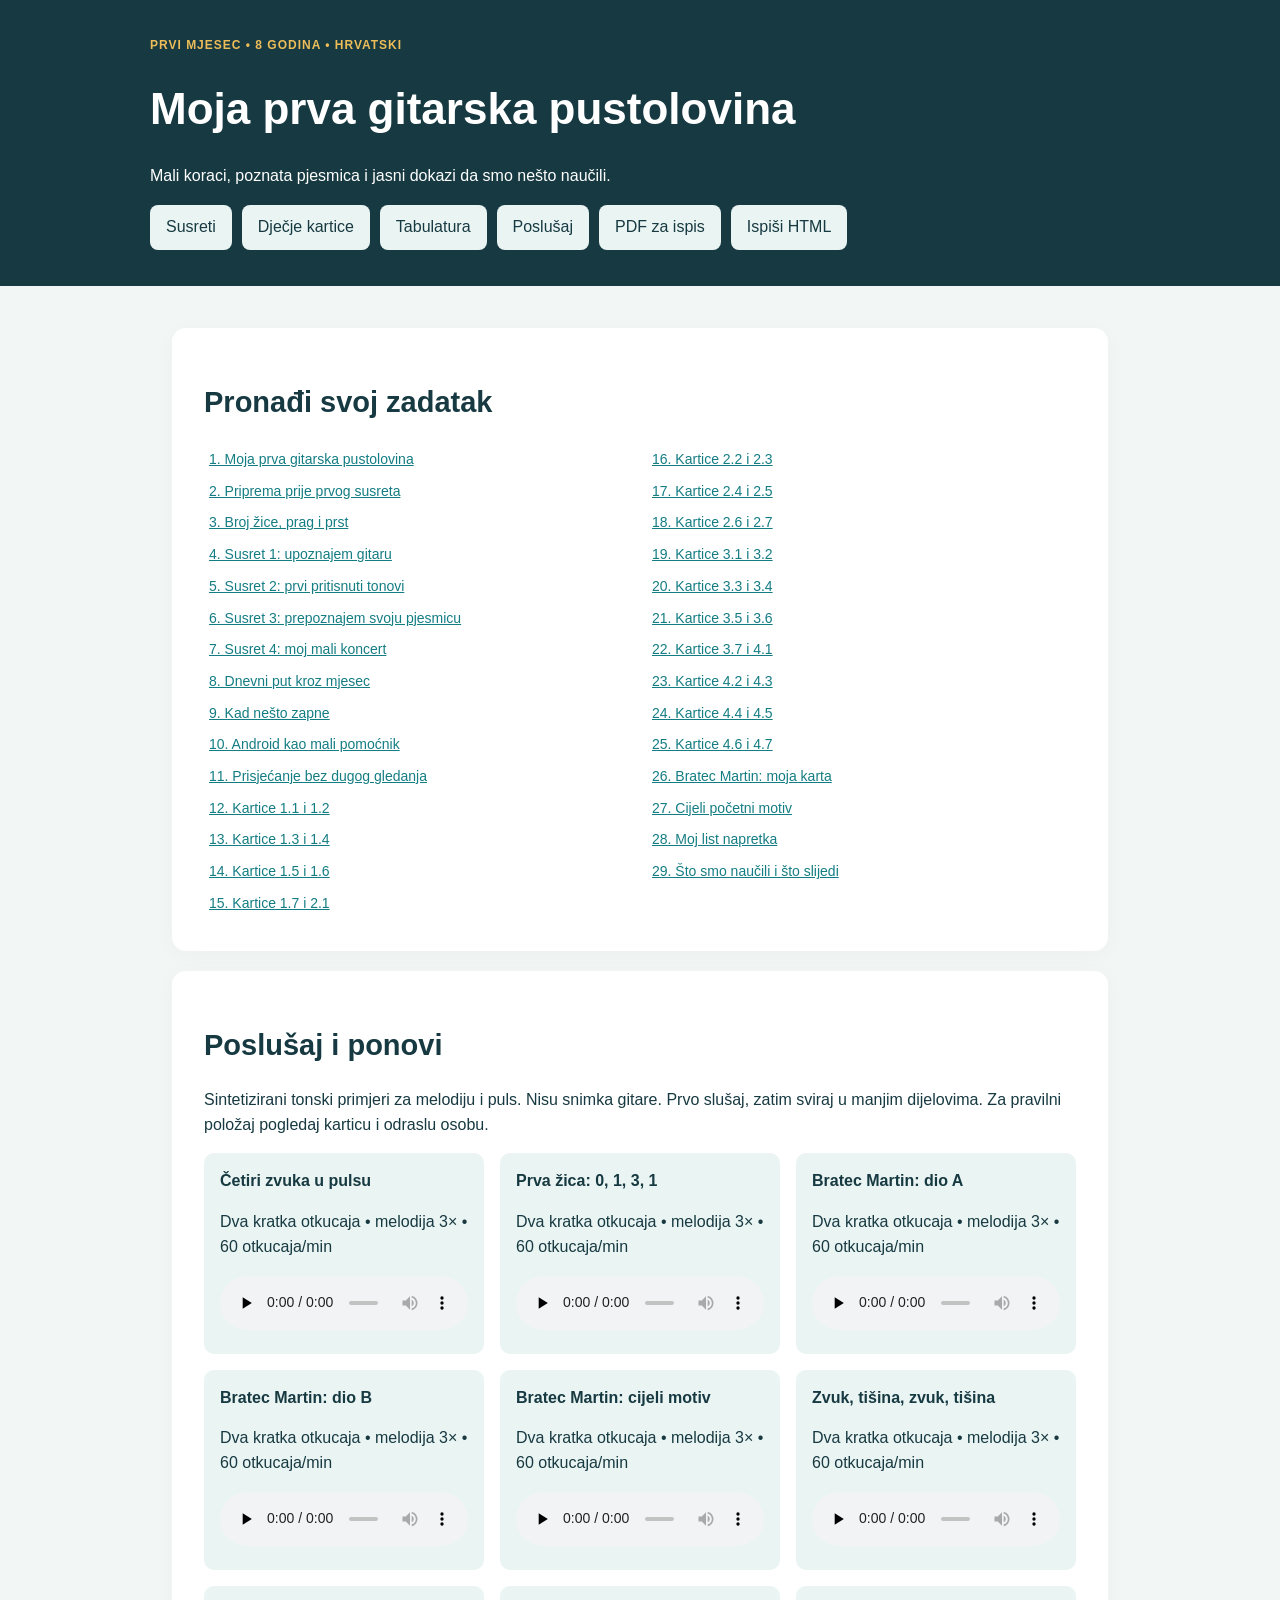
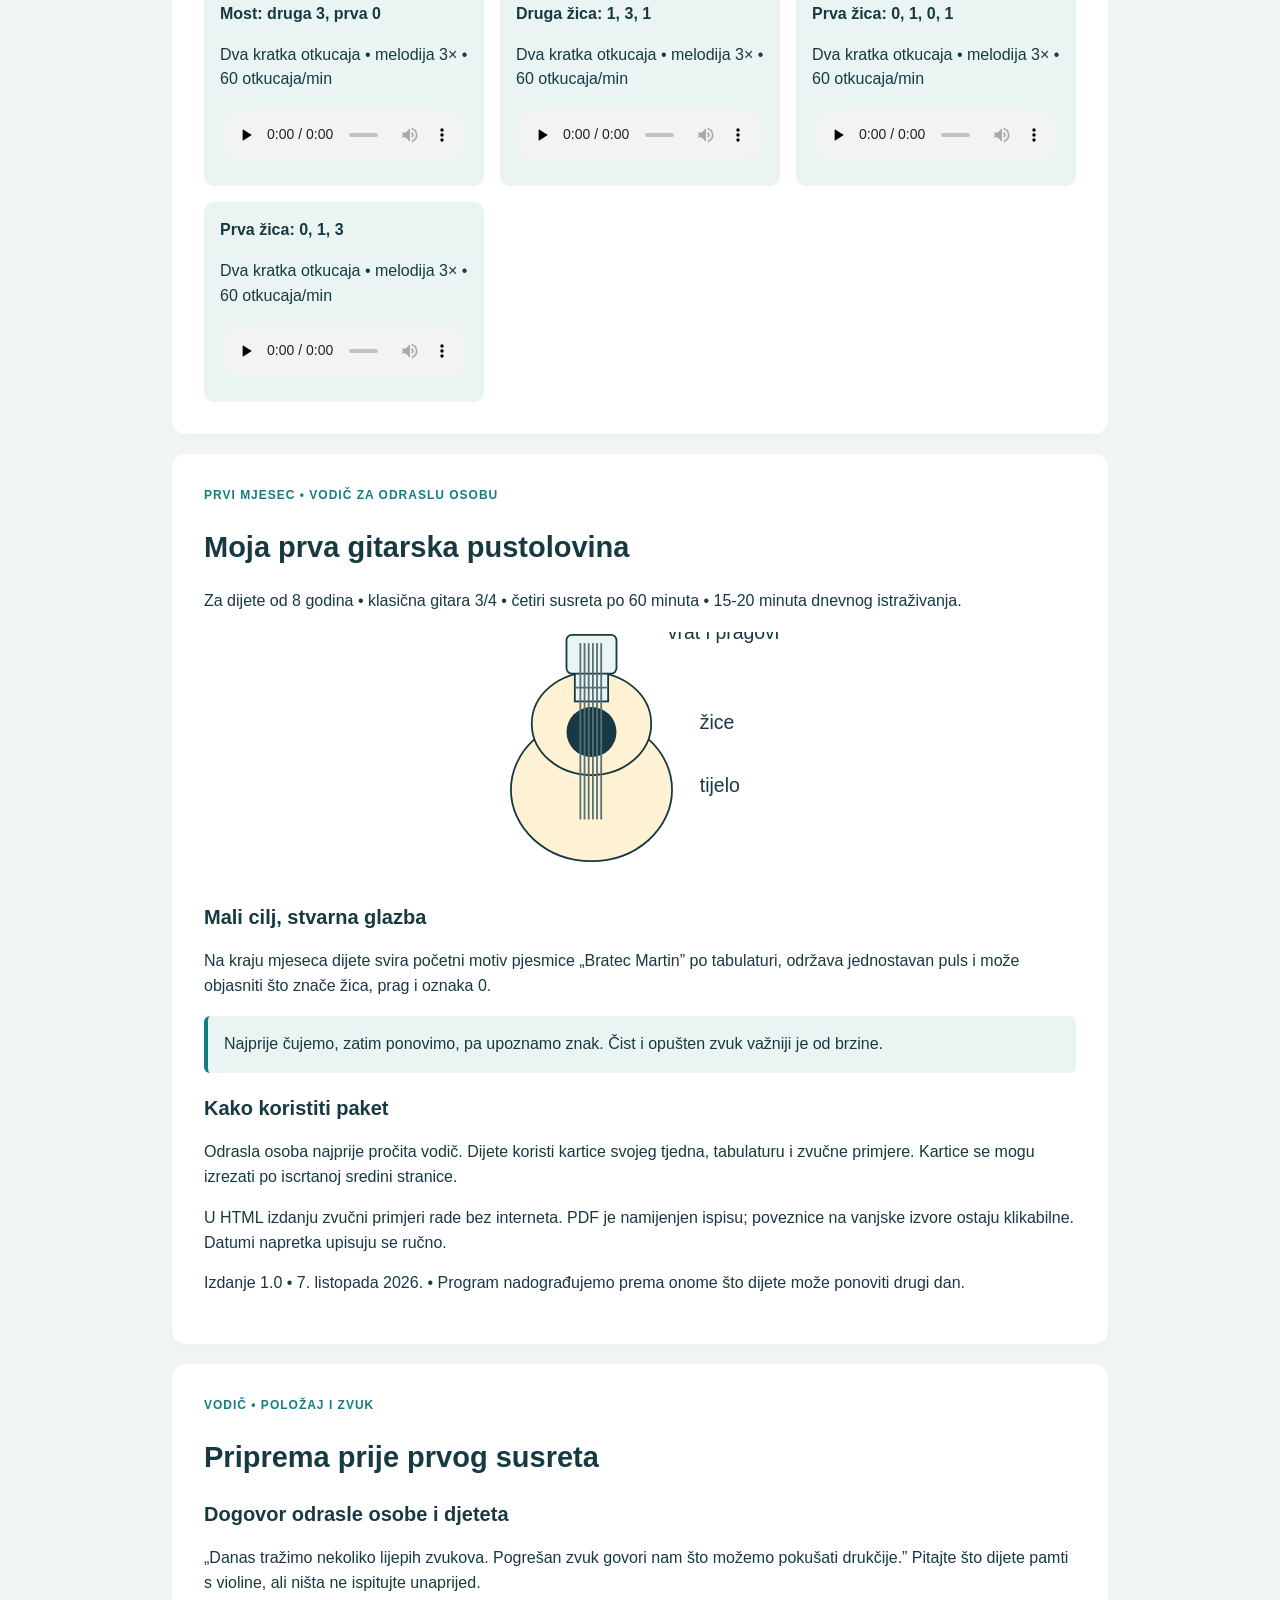
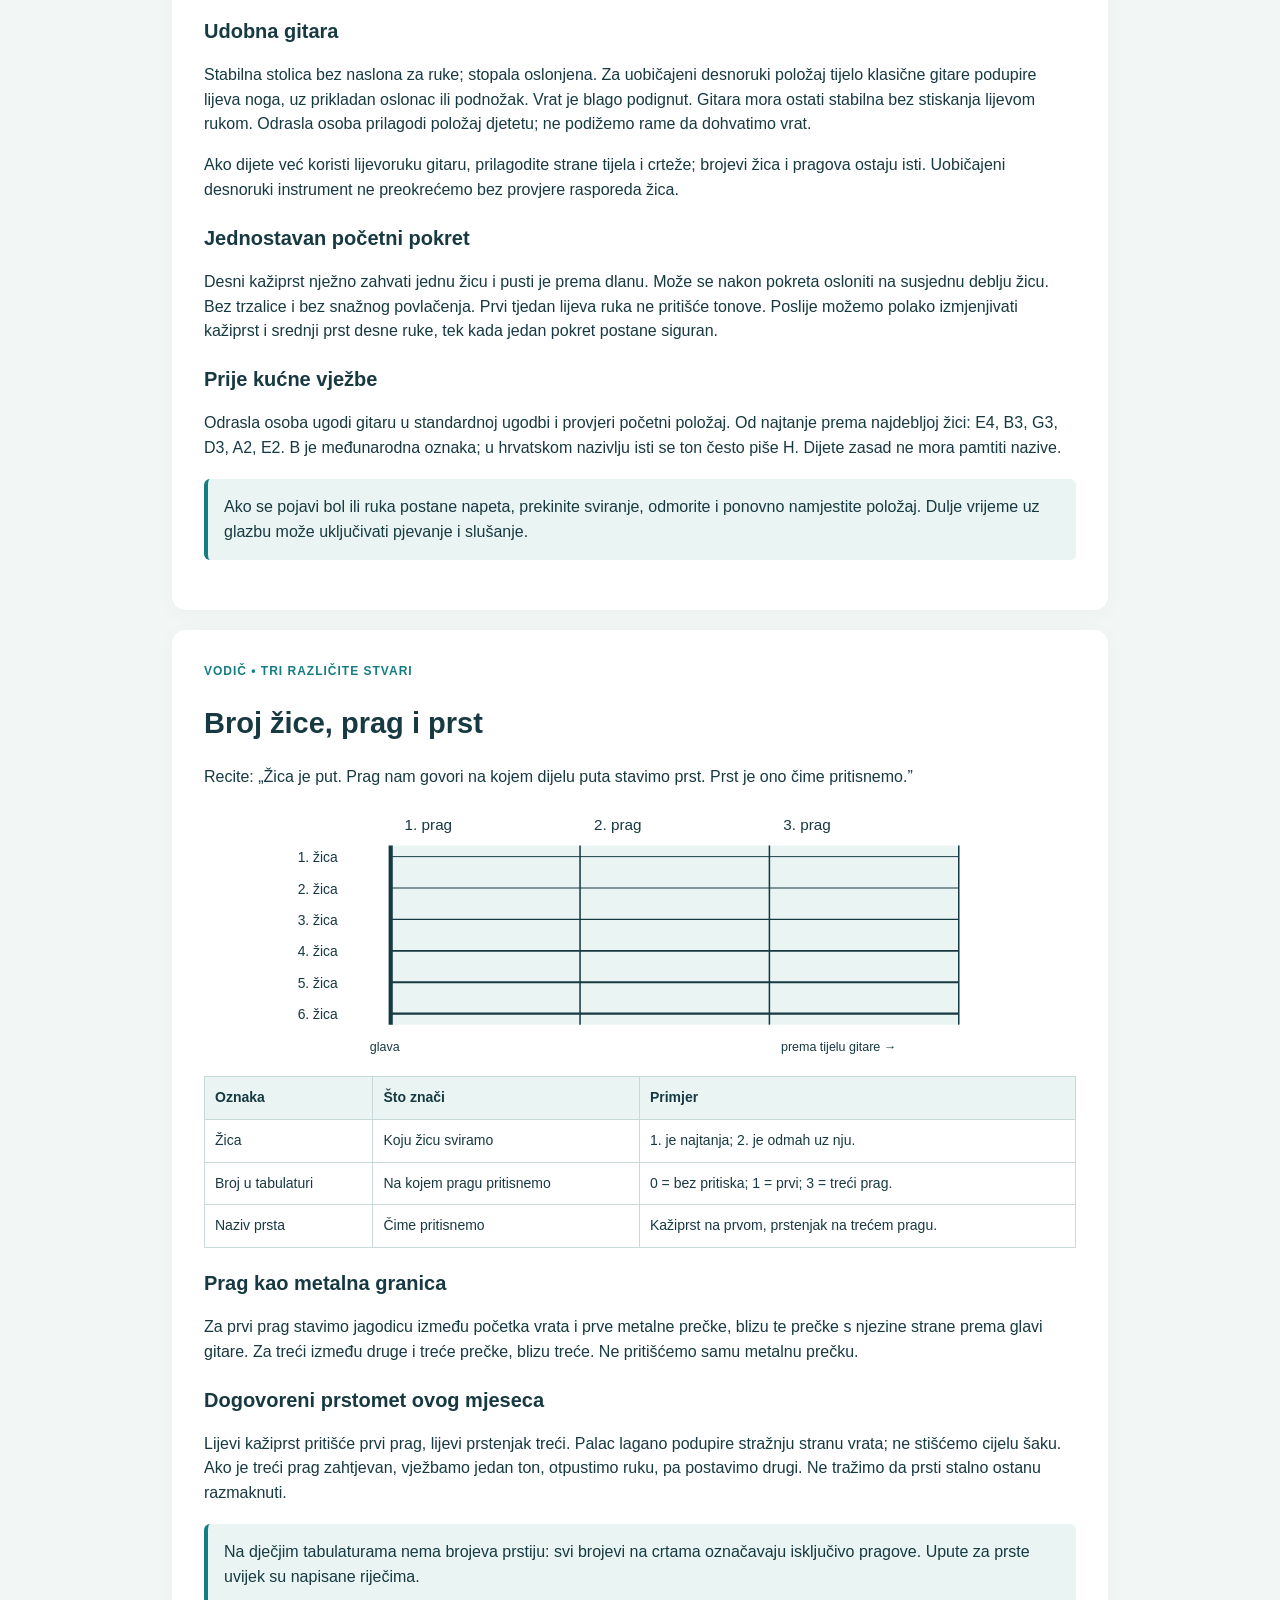
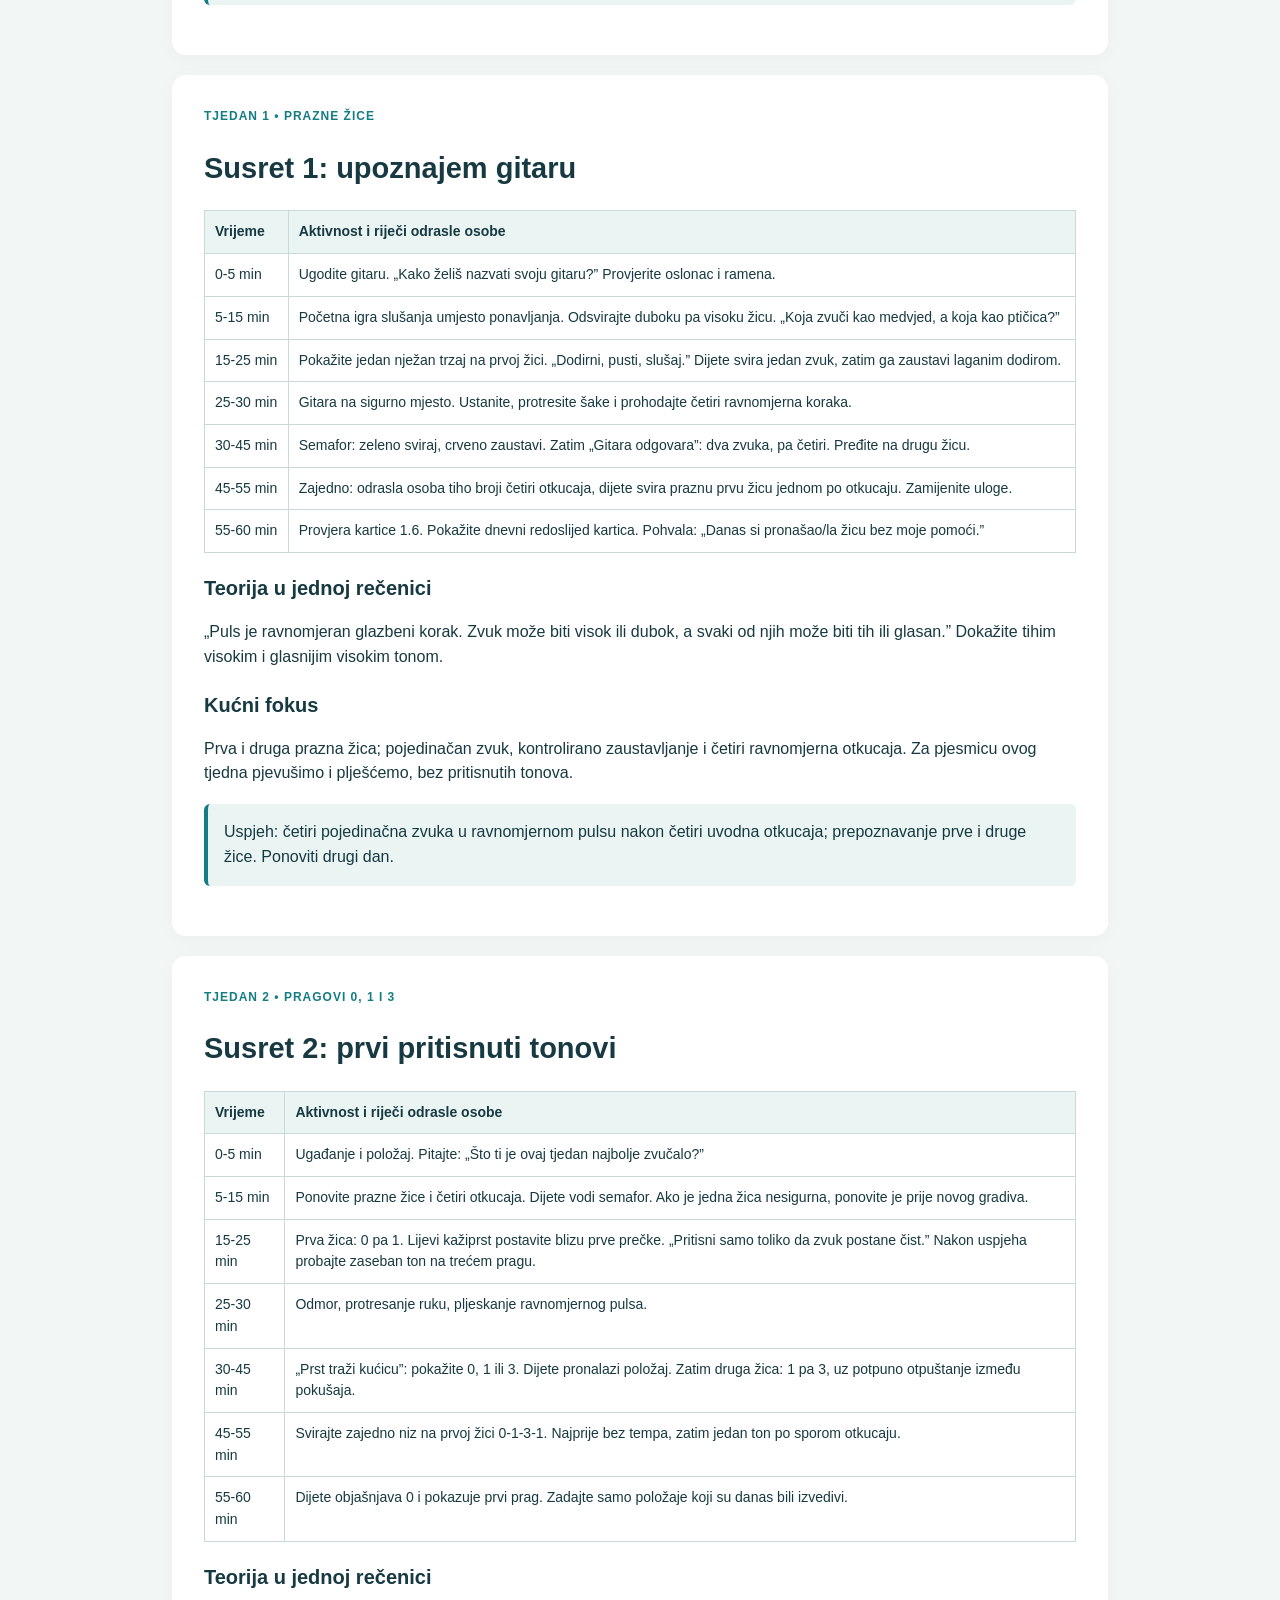
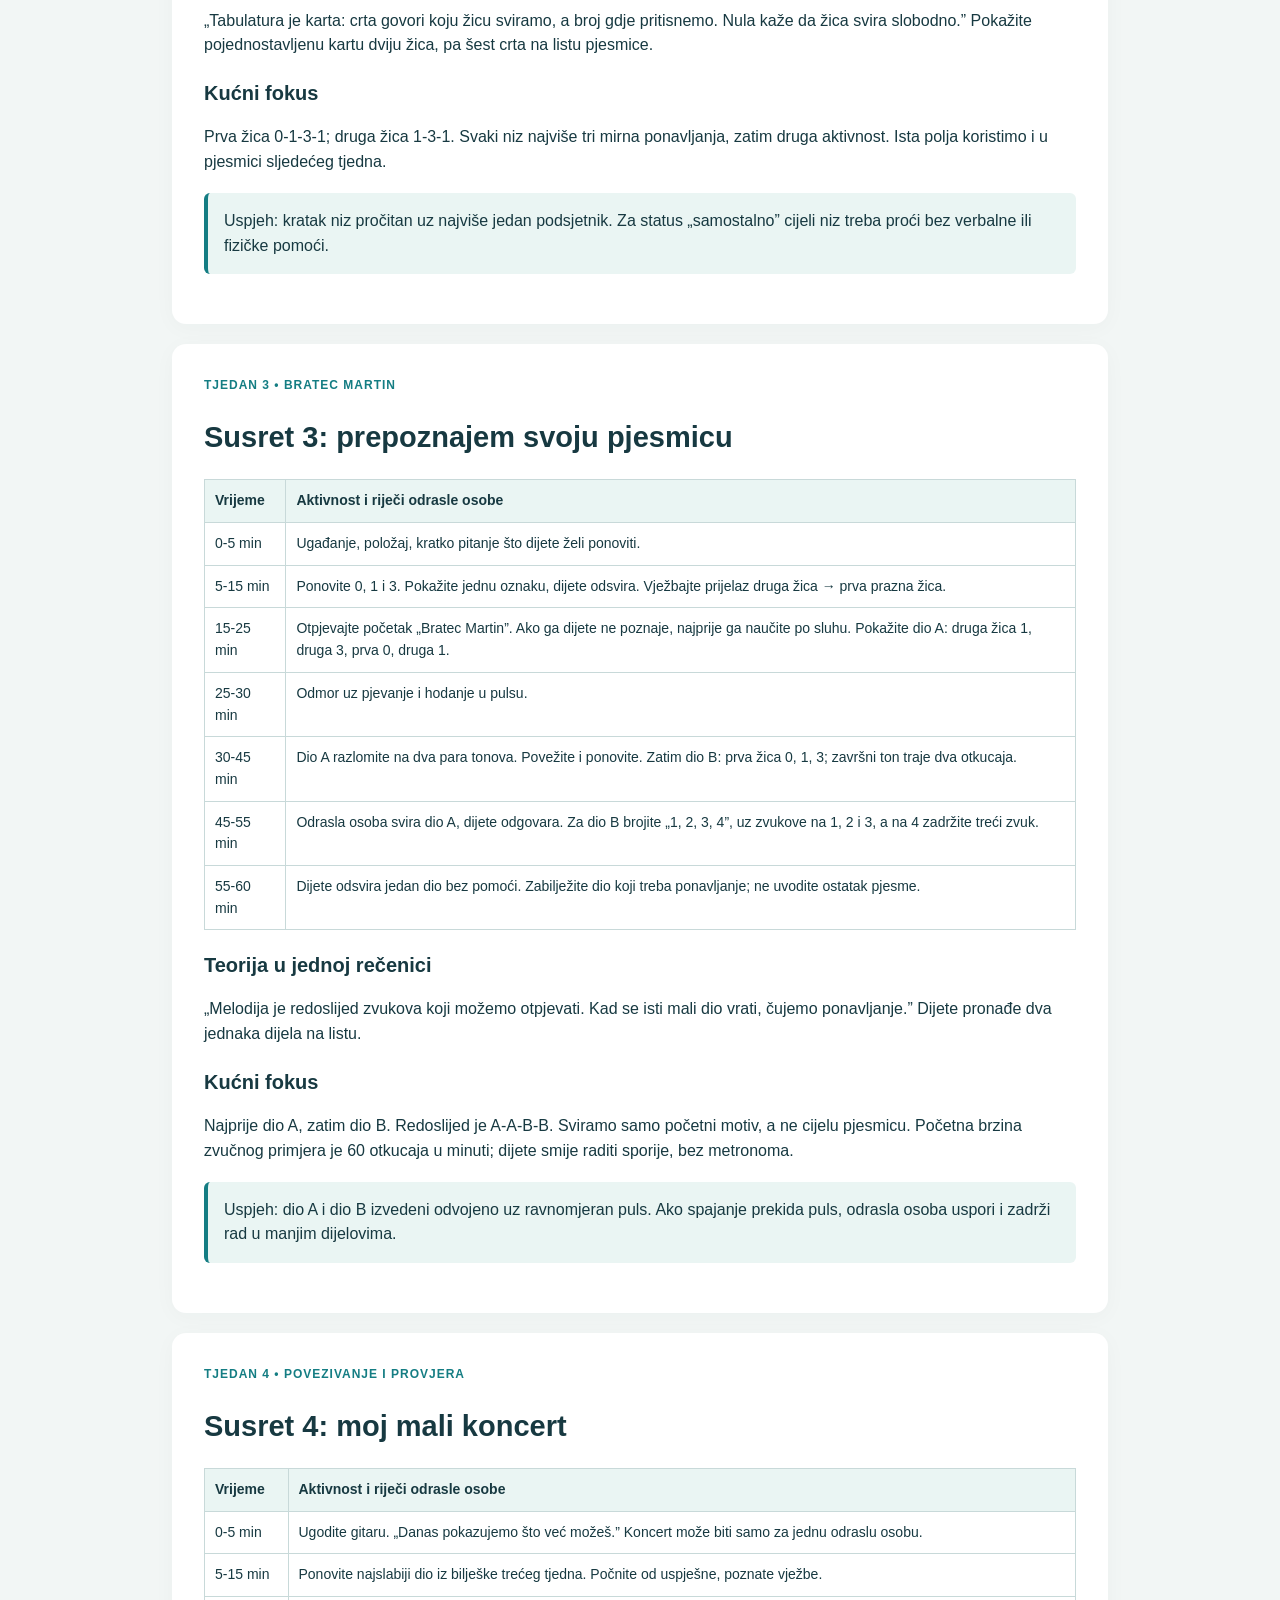
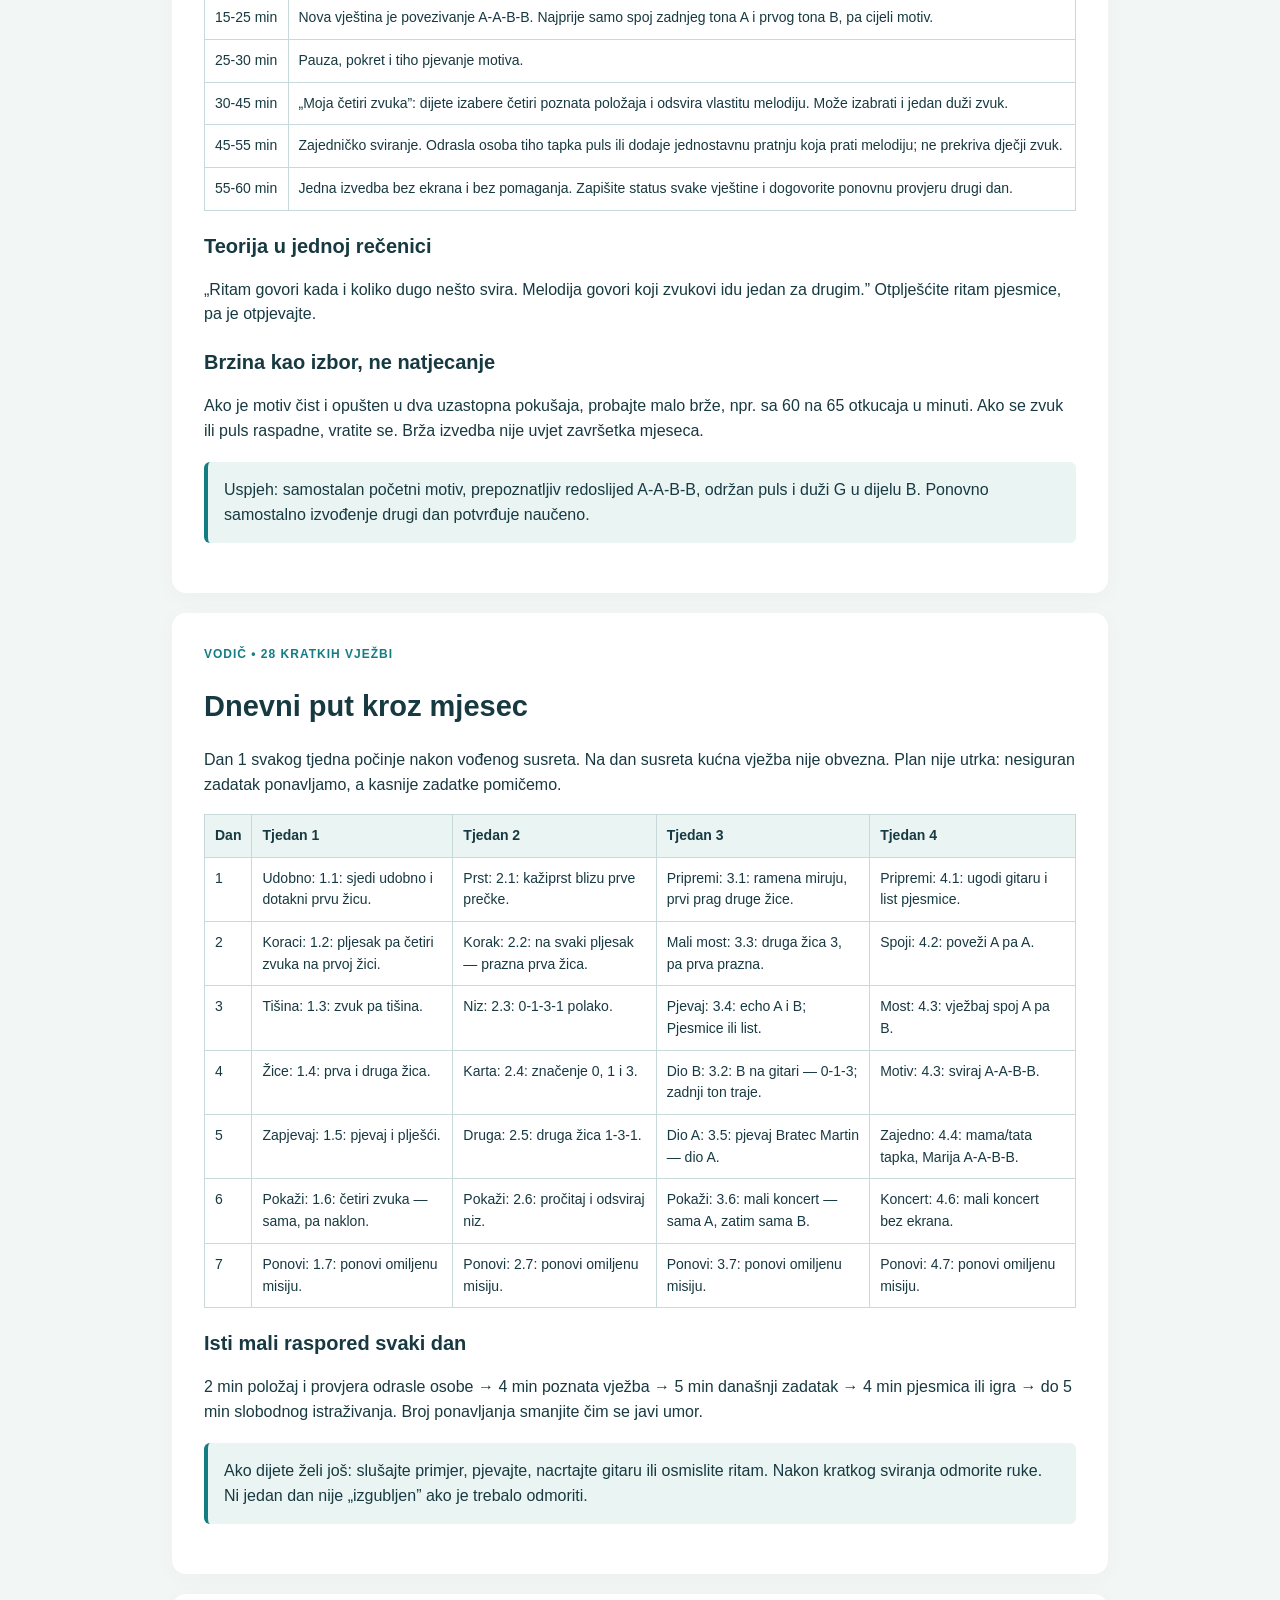
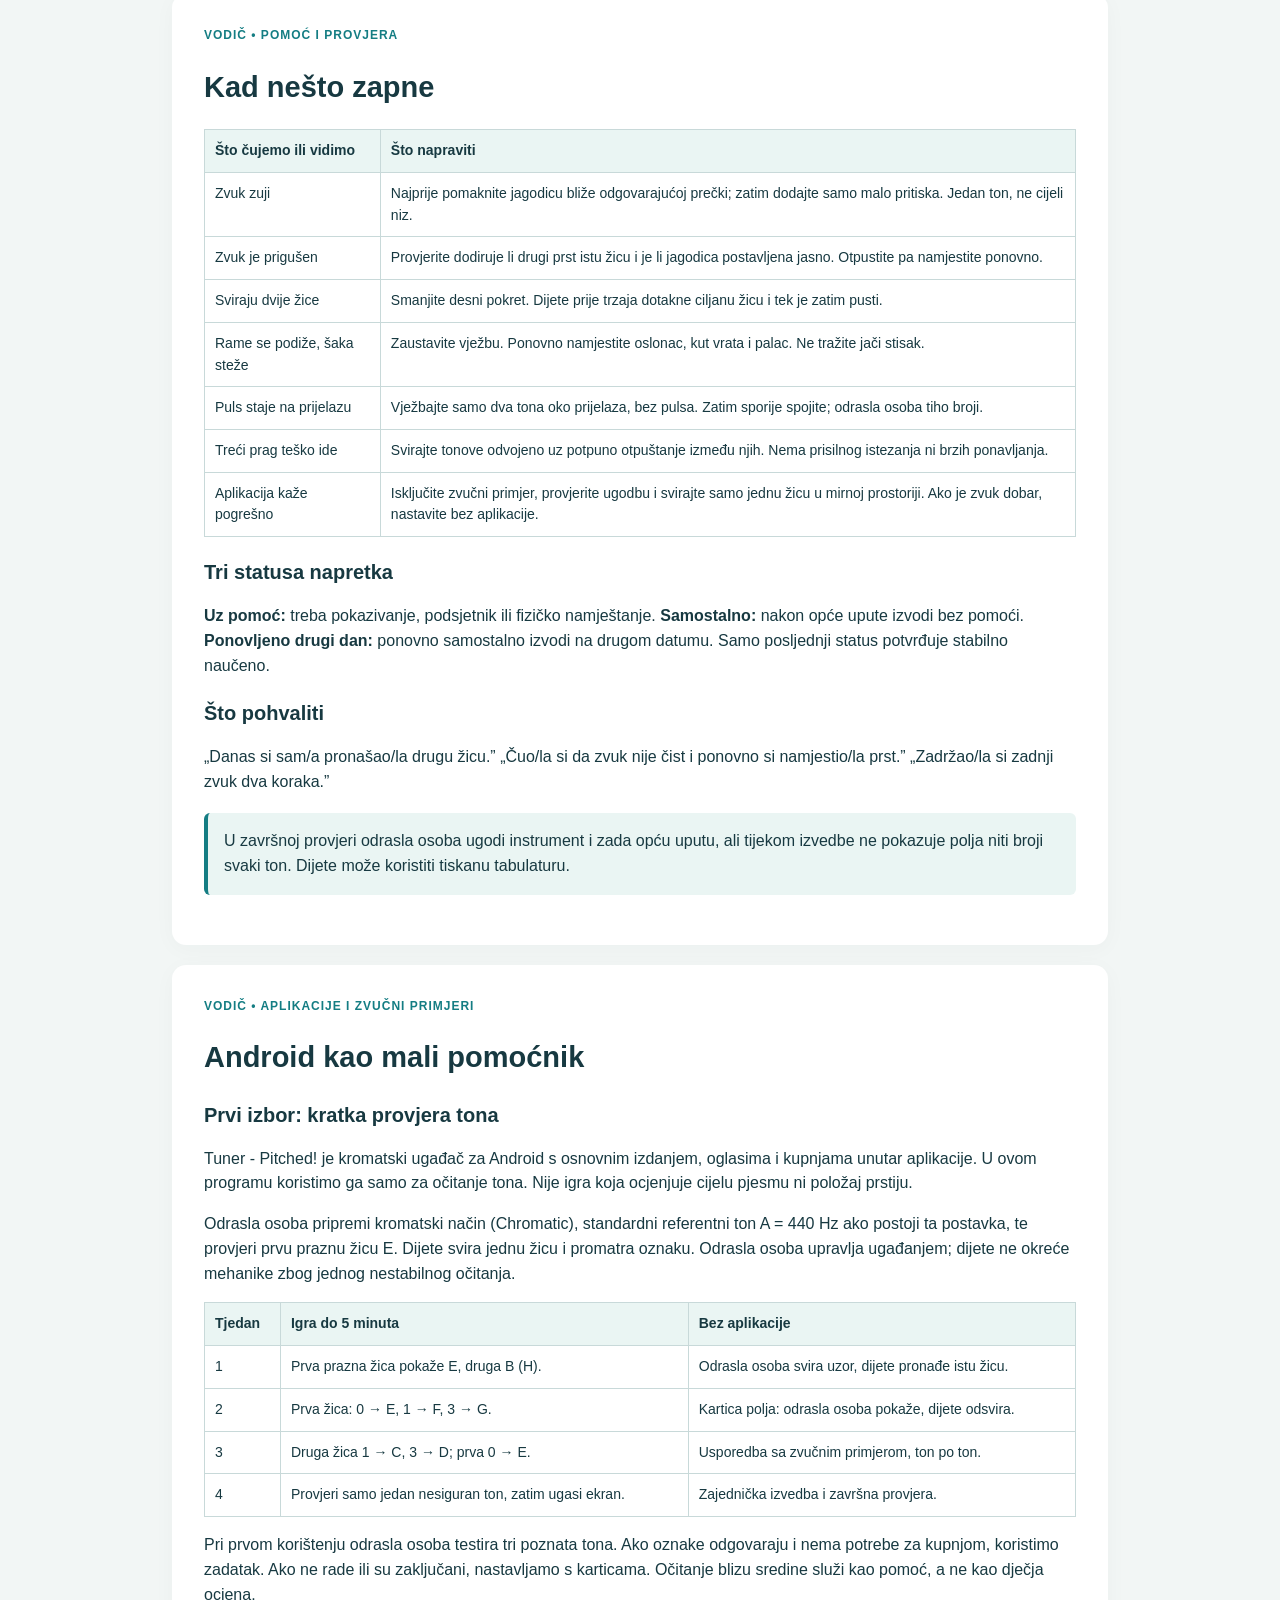
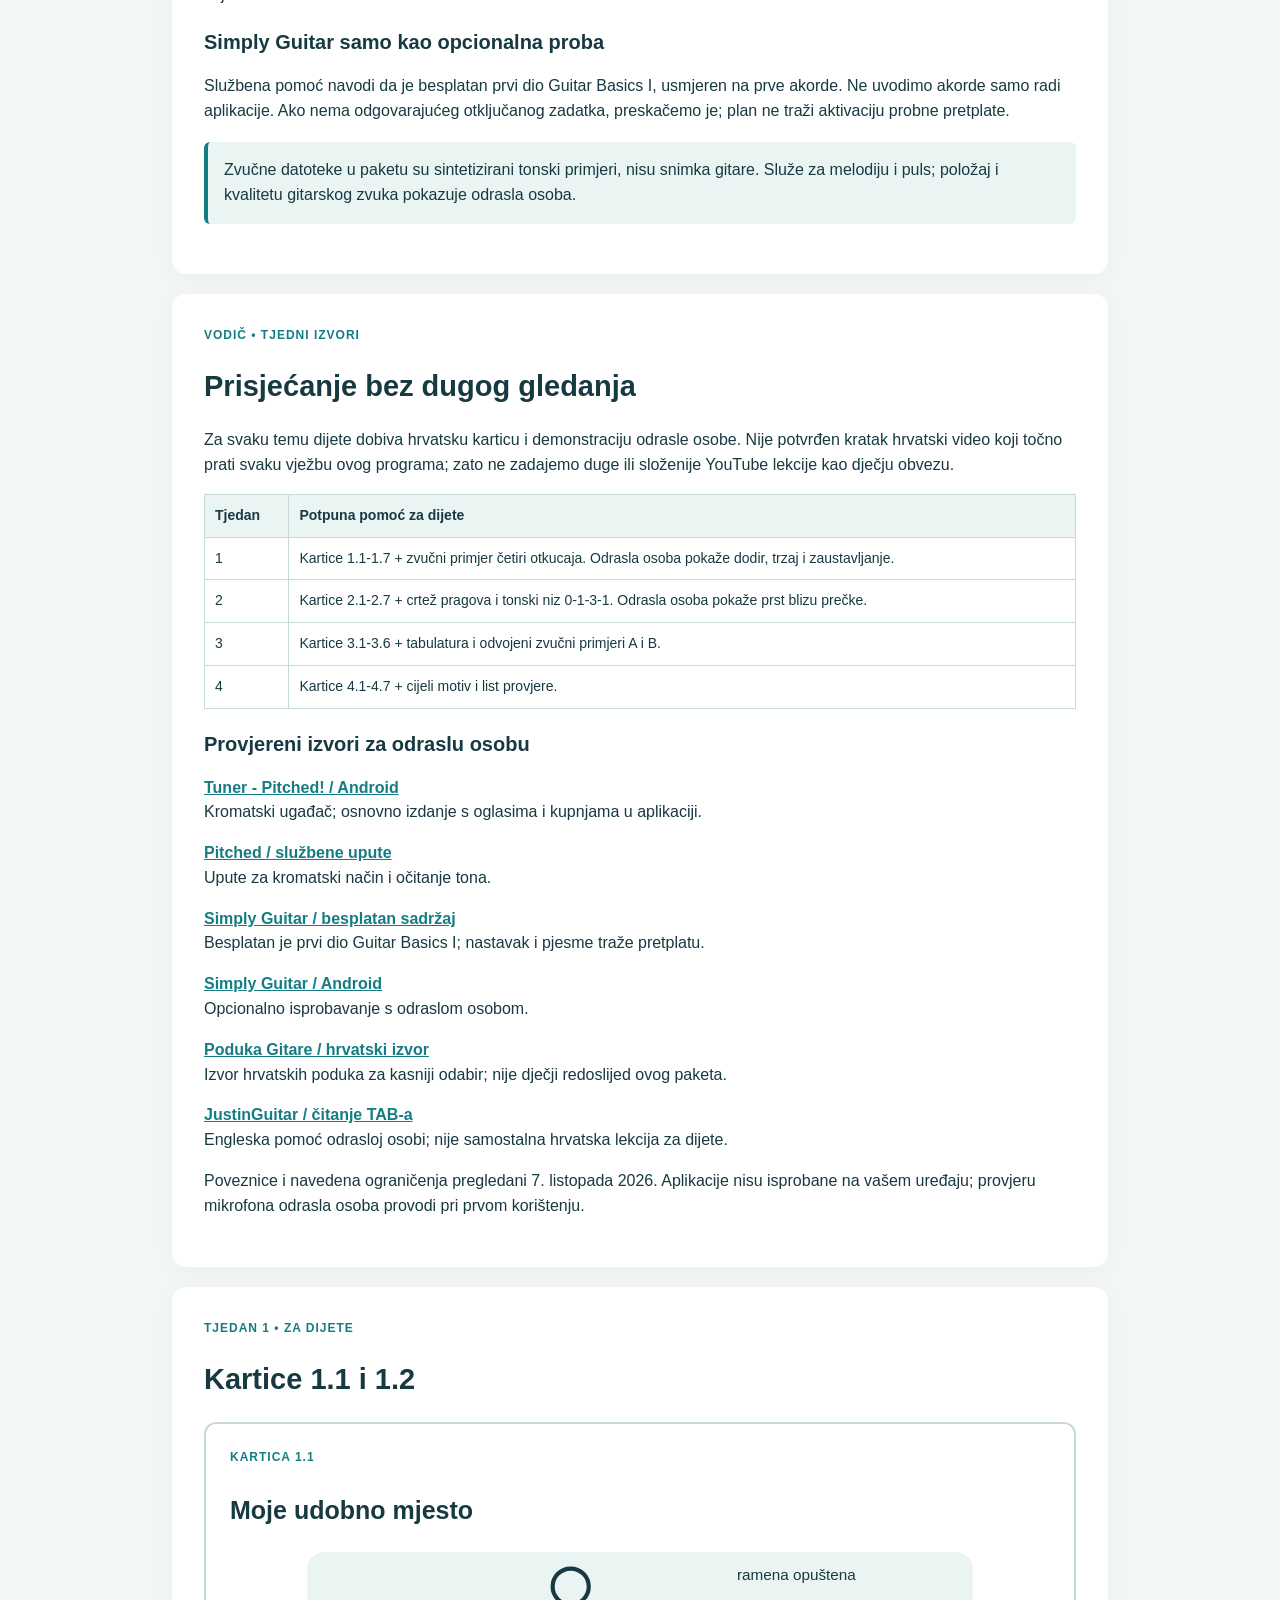
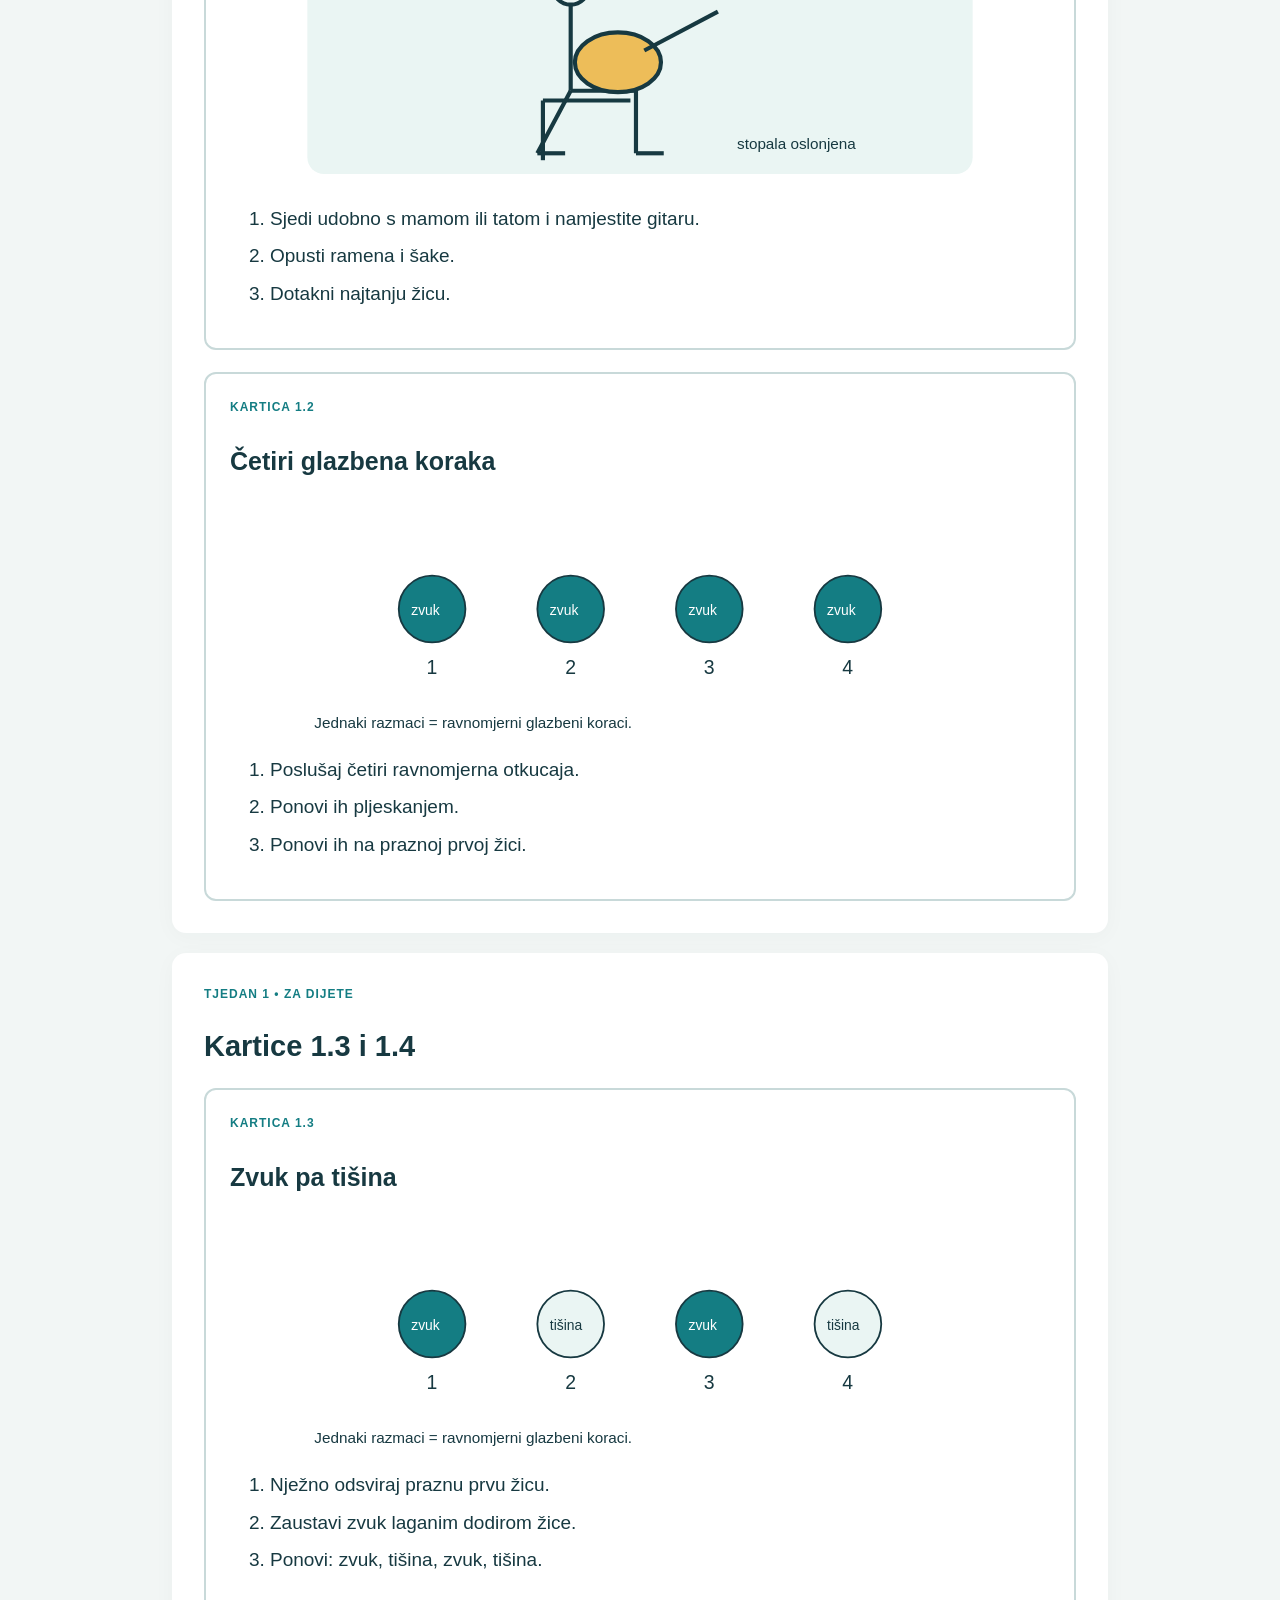
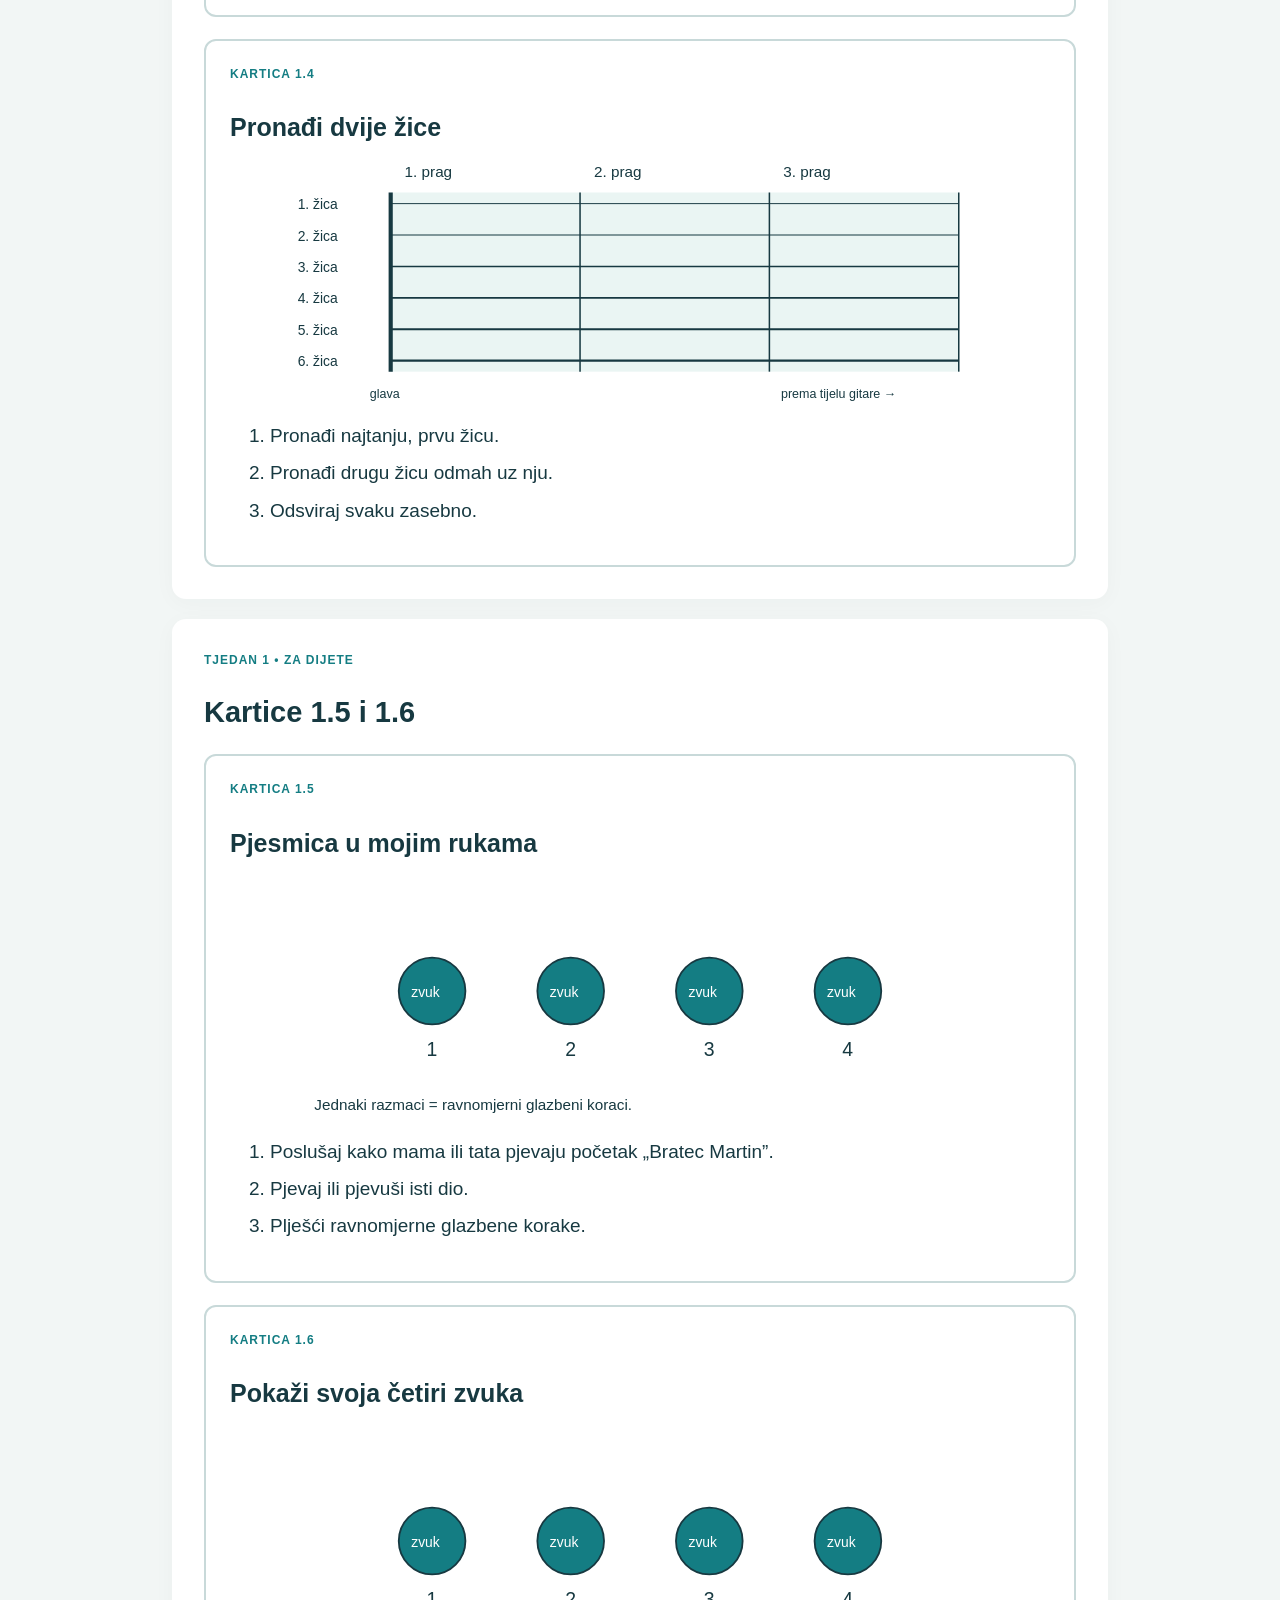
==== commit 1cefc440: "Pokaži Zvonka tijekom vježbe i imenuj prst na krugu 1. Co-authored-by: Cursor <cursoragent@cursor.co" ====
--- a/output/gitarska_pustolovina.html
+++ b/output/gitarska_pustolovina.html
@@ -1,2 +1,2 @@
 <!doctype html><html lang="hr"><head><meta charset="utf-8"><meta name="viewport" content="width=device-width, initial-scale=1"><title>Moja prva gitarska pustolovina</title><style>
-:root{--ink:#173941;--teal:#147d83;--pale:#eaf5f3}*{box-sizing:border-box}body{margin:0;background:#f2f6f5;color:var(--ink);font-family:Arial,sans-serif;line-height:1.55}header{background:var(--ink);color:white;padding:36px max(24px,calc((100vw - 980px)/2))}header p{max-width:750px}h1{font-size:clamp(28px,4vw,44px);line-height:1.15}nav{display:flex;gap:10px;flex-wrap:wrap}nav a,button{padding:10px 16px;border:0;border-radius:8px;background:var(--pale);color:var(--ink);text-decoration:none;font:inherit;cursor:pointer}main{max-width:980px;margin:auto;padding:22px}.page{padding:32px;background:white;border-radius:14px;margin:20px 0;box-shadow:0 4px 22px #17394108}.label{font-size:12px;font-weight:bold;letter-spacing:1px;color:var(--teal)}h2{font-size:29px;line-height:1.25}h3{font-size:20px;margin-bottom:8px}aside{background:var(--pale);padding:16px;border-left:4px solid var(--teal);border-radius:6px;margin:18px 0}a{color:var(--teal)}figure{margin:18px 0}svg{display:block;width:100%;max-height:250px}.tablewrap{overflow-x:auto}table{border-collapse:collapse;width:100%;font-size:14px}td,th{border:1px solid #c8d9d9;padding:10px;text-align:left;vertical-align:top}th{background:var(--pale)}.cards{display:grid;grid-template-columns:1fr;gap:22px}.card{border:2px solid #c8d9d9;border-radius:12px;padding:24px}.card h3{font-size:25px}.card li{font-size:19px;margin:8px 0}.sounds{display:grid;grid-template-columns:repeat(auto-fit,minmax(250px,1fr));gap:16px}.sound{background:var(--pale);padding:16px;border-radius:10px}.sound audio{width:100%}.contents{columns:2;font-size:14px}.contents a{display:block;padding:5px}footer{text-align:center;padding:24px;color:#557077}@media(max-width:600px){main{padding:10px}.page{padding:20px}td,th{padding:7px}.contents{columns:1}}@media print{body{background:white}header,nav,.audio-section,.contents,footer{display:none}.page{box-shadow:none;border-radius:0;break-after:page;padding:0}.card{break-inside:avoid}main{max-width:none;padding:0}a{color:var(--ink)}@page{size:A4;margin:15mm}}</style></head><body><header><div class="label" style="color:#edbd59">PRVI MJESEC • 8 GODINA • HRVATSKI</div><h1>Moja prva gitarska pustolovina</h1><p>Mali koraci, poznata pjesmica i jasni dokazi da smo nešto naučili.</p><nav><a href="#p4">Susreti</a><a href="#p12">Dječje kartice</a><a href="#p26">Tabulatura</a><a href="#zvuk">Poslušaj</a><a href="pdf/gitarska_pustolovina_prvi_mjesec.pdf">PDF za ispis</a><button onclick="window.print()">Ispiši HTML</button></nav></header><main><section class="page"><h2>Pronađi svoj zadatak</h2><div class="contents"><a href="#p1">1. Moja prva gitarska pustolovina</a><a href="#p2">2. Priprema prije prvog susreta</a><a href="#p3">3. Broj žice, prag i prst</a><a href="#p4">4. Susret 1: upoznajem gitaru</a><a href="#p5">5. Susret 2: prvi pritisnuti tonovi</a><a href="#p6">6. Susret 3: prepoznajem svoju pjesmicu</a><a href="#p7">7. Susret 4: moj mali koncert</a><a href="#p8">8. Dnevni put kroz mjesec</a><a href="#p9">9. Kad nešto zapne</a><a href="#p10">10. Android kao mali pomoćnik</a><a href="#p11">11. Prisjećanje bez dugog gledanja</a><a href="#p12">12. Kartice 1.1 i 1.2</a><a href="#p13">13. Kartice 1.3 i 1.4</a><a href="#p14">14. Kartice 1.5 i 1.6</a><a href="#p15">15. Kartice 1.7 i 2.1</a><a href="#p16">16. Kartice 2.2 i 2.3</a><a href="#p17">17. Kartice 2.4 i 2.5</a><a href="#p18">18. Kartice 2.6 i 2.7</a><a href="#p19">19. Kartice 3.1 i 3.2</a><a href="#p20">20. Kartice 3.3 i 3.4</a><a href="#p21">21. Kartice 3.5 i 3.6</a><a href="#p22">22. Kartice 3.7 i 4.1</a><a href="#p23">23. Kartice 4.2 i 4.3</a><a href="#p24">24. Kartice 4.4 i 4.5</a><a href="#p25">25. Kartice 4.6 i 4.7</a><a href="#p26">26. Bratec Martin: moja karta</a><a href="#p27">27. Cijeli početni motiv</a><a href="#p28">28. Moj list napretka</a><a href="#p29">29. Što smo naučili i što slijedi</a></div></section><section class="page audio-section" id="zvuk"><h2>Poslušaj i ponovi</h2><p>Sintetizirani tonski primjeri za melodiju i puls. Nisu snimka gitare. Prvo slušaj, zatim sviraj u manjim dijelovima. Za pravilni položaj pogledaj karticu i odraslu osobu.</p><div class="sounds"><div class="sound"><b>Četiri zvuka u pulsu</b><p>Četiri uvodna otkucaja • 60 otkucaja/min</p><audio controls preload="none" src="audio/01_cetiri_otkucaja.wav"></audio></div><div class="sound"><b>Prva žica: 0, 1, 3, 1</b><p>Četiri uvodna otkucaja • 60 otkucaja/min</p><audio controls preload="none" src="audio/02_prva_zica_0_1_3_1.wav"></audio></div><div class="sound"><b>Bratec Martin: dio A</b><p>Četiri uvodna otkucaja • 60 otkucaja/min</p><audio controls preload="none" src="audio/03_bratec_martin_dio_A.wav"></audio></div><div class="sound"><b>Bratec Martin: dio B</b><p>Četiri uvodna otkucaja • 60 otkucaja/min</p><audio controls preload="none" src="audio/04_bratec_martin_dio_B.wav"></audio></div><div class="sound"><b>Bratec Martin: cijeli motiv</b><p>Četiri uvodna otkucaja • 60 otkucaja/min</p><audio controls preload="none" src="audio/05_bratec_martin_motiv.wav"></audio></div></div></section><section class="page" id="p1"><div class="label">PRVI MJESEC • VODIČ ZA ODRASLU OSOBU</div><h2>Moja prva gitarska pustolovina</h2><p>Za dijete od 8 godina • klasična gitara 3/4 • četiri susreta po 60 minuta • 15-20 minuta dnevnog istraživanja.</p><figure><svg role="img" aria-label="guitar" viewBox="0 0 499 180" xmlns="http://www.w3.org/2000/svg"><ellipse cx="214.57" cy="113.5" rx="58.0" ry="51.5" fill="#fff2d4" stroke="#173941" stroke-width="1.3"/><ellipse cx="214.57" cy="66.0" rx="43.0" ry="37.0" fill="#fff2d4" stroke="#173941" stroke-width="1.3"/><rect x="202.57" y="23" width="24" height="27" rx="0" fill="#eaf5f3" stroke="#173941" stroke-width="1.3"/><rect x="196.57" y="2" width="36" height="28" rx="4" fill="#eaf5f3" stroke="#173941" stroke-width="1.3"/><circle cx="214.57" cy="72" r="18" fill="#173941" stroke="none" stroke-width="1.3"/><line x1="206.57" y1="135" x2="206.57" y2="8" stroke="#557077" stroke-width="1.3"/><line x1="209.57" y1="135" x2="209.57" y2="8" stroke="#557077" stroke-width="1.3"/><line x1="212.57" y1="135" x2="212.57" y2="8" stroke="#557077" stroke-width="1.3"/><line x1="215.57" y1="135" x2="215.57" y2="8" stroke="#557077" stroke-width="1.3"/><line x1="218.57" y1="135" x2="218.57" y2="8" stroke="#557077" stroke-width="1.3"/><line x1="221.57" y1="135" x2="221.57" y2="8" stroke="#557077" stroke-width="1.3"/><line x1="202.57" y1="40" x2="226.57" y2="40" stroke="#557077" stroke-width="1.3"/><text x="292.57" y="115" fill="#173941" font-size="14" font-family="Arial,sans-serif">tijelo</text><text x="292.57" y="70" fill="#173941" font-size="14" font-family="Arial,sans-serif">žice</text><text x="269.57" y="5" fill="#173941" font-size="14" font-family="Arial,sans-serif">vrat i pragovi</text></svg></figure><h3>Mali cilj, stvarna glazba</h3><p>Na kraju mjeseca dijete svira početni motiv pjesmice „Bratec Martin” po tabulaturi, održava jednostavan puls i može objasniti što znače žica, prag i oznaka 0.</p><aside>Najprije čujemo, zatim ponovimo, pa upoznamo znak. Čist i opušten zvuk važniji je od brzine.</aside><h3>Kako koristiti paket</h3><p>Odrasla osoba najprije pročita vodič. Dijete koristi kartice svojeg tjedna, tabulaturu i zvučne primjere. Kartice se mogu izrezati po iscrtanoj sredini stranice.</p><p>U HTML izdanju zvučni primjeri rade bez interneta. PDF je namijenjen ispisu; poveznice na vanjske izvore ostaju klikabilne. Datumi napretka upisuju se ručno.</p><p>Izdanje 1.0 • 7. listopada 2026. • Program nadograđujemo prema onome što dijete može ponoviti drugi dan.</p></section><section class="page" id="p2"><div class="label">VODIČ • POLOŽAJ I ZVUK</div><h2>Priprema prije prvog susreta</h2><h3>Dogovor odrasle osobe i djeteta</h3><p>„Danas tražimo nekoliko lijepih zvukova. Pogrešan zvuk govori nam što možemo pokušati drukčije.” Pitajte što dijete pamti s violine, ali ništa ne ispitujte unaprijed.</p><h3>Udobna gitara</h3><p>Stabilna stolica bez naslona za ruke; stopala oslonjena. Za uobičajeni desnoruki položaj tijelo klasične gitare podupire lijeva noga, uz prikladan oslonac ili podnožak. Vrat je blago podignut. Gitara mora ostati stabilna bez stiskanja lijevom rukom. Odrasla osoba prilagodi položaj djetetu; ne podižemo rame da dohvatimo vrat.</p><p>Ako dijete već koristi lijevoruku gitaru, prilagodite strane tijela i crteže; brojevi žica i pragova ostaju isti. Uobičajeni desnoruki instrument ne preokrećemo bez provjere rasporeda žica.</p><h3>Jednostavan početni pokret</h3><p>Desni kažiprst nježno zahvati jednu žicu i pusti je prema dlanu. Može se nakon pokreta osloniti na susjednu deblju žicu. Bez trzalice i bez snažnog povlačenja. Prvi tjedan lijeva ruka ne pritišće tonove. Poslije možemo polako izmjenjivati kažiprst i srednji prst desne ruke, tek kada jedan pokret postane siguran.</p><h3>Prije kućne vježbe</h3><p>Odrasla osoba ugodi gitaru u standardnoj ugodbi i provjeri početni položaj. Od najtanje prema najdebljoj žici: E4, B3, G3, D3, A2, E2. B je međunarodna oznaka; u hrvatskom nazivlju isti se ton često piše H. Dijete zasad ne mora pamtiti nazive.</p><aside>Ako se pojavi bol ili ruka postane napeta, prekinite sviranje, odmorite i ponovno namjestite položaj. Dulje vrijeme uz glazbu može uključivati pjevanje i slušanje.</aside></section><section class="page" id="p3"><div class="label">VODIČ • TRI RAZLIČITE STVARI</div><h2>Broj žice, prag i prst</h2><p>Recite: „Žica je put. Prag nam govori na kojem dijelu puta stavimo prst. Prst je ono čime pritisnemo.”</p><figure><svg role="img" aria-label="neck" viewBox="0 0 499 180" xmlns="http://www.w3.org/2000/svg"><rect x="70" y="27" width="409" height="129" rx="0" fill="#eaf5f3" stroke="none" stroke-width="1.3"/><line x1="70.0" y1="156" x2="70.0" y2="27" stroke="#173941" stroke-width="3"/><line x1="206.33333333333334" y1="156" x2="206.33333333333334" y2="27" stroke="#173941" stroke-width="1.1"/><text x="80.0" y="16" fill="#173941" font-size="11" font-family="Arial,sans-serif">1. prag</text><line x1="342.6666666666667" y1="156" x2="342.6666666666667" y2="27" stroke="#173941" stroke-width="1.1"/><text x="216.33333333333334" y="16" fill="#173941" font-size="11" font-family="Arial,sans-serif">2. prag</text><line x1="479.0" y1="156" x2="479.0" y2="27" stroke="#173941" stroke-width="1.1"/><text x="352.6666666666667" y="16" fill="#173941" font-size="11" font-family="Arial,sans-serif">3. prag</text><line x1="70" y1="35.0" x2="479" y2="35.0" stroke="#173941" stroke-width="0.7"/><text x="3" y="39.0" fill="#173941" font-size="10" font-family="Arial,sans-serif">1. žica</text><line x1="70" y1="57.599999999999994" x2="479" y2="57.599999999999994" stroke="#173941" stroke-width="0.8799999999999999"/><text x="3" y="61.599999999999994" fill="#173941" font-size="10" font-family="Arial,sans-serif">2. žica</text><line x1="70" y1="80.2" x2="479" y2="80.2" stroke="#173941" stroke-width="1.06"/><text x="3" y="84.2" fill="#173941" font-size="10" font-family="Arial,sans-serif">3. žica</text><line x1="70" y1="102.80000000000001" x2="479" y2="102.80000000000001" stroke="#173941" stroke-width="1.24"/><text x="3" y="106.80000000000001" fill="#173941" font-size="10" font-family="Arial,sans-serif">4. žica</text><line x1="70" y1="125.4" x2="479" y2="125.4" stroke="#173941" stroke-width="1.42"/><text x="3" y="129.4" fill="#173941" font-size="10" font-family="Arial,sans-serif">5. žica</text><line x1="70" y1="148.0" x2="479" y2="148.0" stroke="#173941" stroke-width="1.5999999999999999"/><text x="3" y="152.0" fill="#173941" font-size="10" font-family="Arial,sans-serif">6. žica</text><text x="55" y="175" fill="#173941" font-size="9" font-family="Arial,sans-serif">glava</text><text x="351" y="175" fill="#173941" font-size="9" font-family="Arial,sans-serif">prema tijelu gitare →</text></svg></figure><div class="tablewrap"><table><thead><tr><th>Oznaka</th><th>Što znači</th><th>Primjer</th></tr></thead><tbody><tr><td>Žica</td><td>Koju žicu sviramo</td><td>1. je najtanja; 2. je odmah uz nju.</td></tr><tr><td>Broj u tabulaturi</td><td>Na kojem pragu pritisnemo</td><td>0 = bez pritiska; 1 = prvi; 3 = treći prag.</td></tr><tr><td>Naziv prsta</td><td>Čime pritisnemo</td><td>Kažiprst na prvom, prstenjak na trećem pragu.</td></tr></tbody></table></div><h3>Prag kao metalna granica</h3><p>Za prvi prag stavimo jagodicu između početka vrata i prve metalne prečke, blizu te prečke s njezine strane prema glavi gitare. Za treći između druge i treće prečke, blizu treće. Ne pritišćemo samu metalnu prečku.</p><h3>Dogovoreni prstomet ovog mjeseca</h3><p>Lijevi kažiprst pritišće prvi prag, lijevi prstenjak treći. Palac lagano podupire stražnju stranu vrata; ne stišćemo cijelu šaku. Ako je treći prag zahtjevan, vježbamo jedan ton, otpustimo ruku, pa postavimo drugi. Ne tražimo da prsti stalno ostanu razmaknuti.</p><aside>Na dječjim tabulaturama nema brojeva prstiju: svi brojevi na crtama označavaju isključivo pragove. Upute za prste uvijek su napisane riječima.</aside></section><section class="page" id="p4"><div class="label">TJEDAN 1 • PRAZNE ŽICE</div><h2>Susret 1: upoznajem gitaru</h2><div class="tablewrap"><table><thead><tr><th>Vrijeme</th><th>Aktivnost i riječi odrasle osobe</th></tr></thead><tbody><tr><td>0-5 min</td><td>Ugodite gitaru. „Kako želiš nazvati svoju gitaru?” Provjerite oslonac i ramena.</td></tr><tr><td>5-15 min</td><td>Početna igra slušanja umjesto ponavljanja. Odsvirajte duboku pa visoku žicu. „Koja zvuči kao medvjed, a koja kao ptičica?”</td></tr><tr><td>15-25 min</td><td>Pokažite jedan nježan trzaj na prvoj žici. „Dodirni, pusti, slušaj.” Dijete svira jedan zvuk, zatim ga zaustavi laganim dodirom.</td></tr><tr><td>25-30 min</td><td>Gitara na sigurno mjesto. Ustanite, protresite šake i prohodajte četiri ravnomjerna koraka.</td></tr><tr><td>30-45 min</td><td>Semafor: zeleno sviraj, crveno zaustavi. Zatim „Gitara odgovara”: dva zvuka, pa četiri. Pređite na drugu žicu.</td></tr><tr><td>45-55 min</td><td>Zajedno: odrasla osoba tiho broji četiri otkucaja, dijete svira praznu prvu žicu jednom po otkucaju. Zamijenite uloge.</td></tr><tr><td>55-60 min</td><td>Provjera kartice 1.6. Pokažite dnevni redoslijed kartica. Pohvala: „Danas si pronašao/la žicu bez moje pomoći.”</td></tr></tbody></table></div><h3>Teorija u jednoj rečenici</h3><p>„Puls je ravnomjeran glazbeni korak. Zvuk može biti visok ili dubok, a svaki od njih može biti tih ili glasan.” Dokažite tihim visokim i glasnijim visokim tonom.</p><h3>Kućni fokus</h3><p>Prva i druga prazna žica; pojedinačan zvuk, kontrolirano zaustavljanje i četiri ravnomjerna otkucaja. Za pjesmicu ovog tjedna pjevušimo i plješćemo, bez pritisnutih tonova.</p><aside>Uspjeh: četiri pojedinačna zvuka u ravnomjernom pulsu nakon četiri uvodna otkucaja; prepoznavanje prve i druge žice. Ponoviti drugi dan.</aside></section><section class="page" id="p5"><div class="label">TJEDAN 2 • PRAGOVI 0, 1 I 3</div><h2>Susret 2: prvi pritisnuti tonovi</h2><div class="tablewrap"><table><thead><tr><th>Vrijeme</th><th>Aktivnost i riječi odrasle osobe</th></tr></thead><tbody><tr><td>0-5 min</td><td>Ugađanje i položaj. Pitajte: „Što ti je ovaj tjedan najbolje zvučalo?”</td></tr><tr><td>5-15 min</td><td>Ponovite prazne žice i četiri otkucaja. Dijete vodi semafor. Ako je jedna žica nesigurna, ponovite je prije novog gradiva.</td></tr><tr><td>15-25 min</td><td>Prva žica: 0 pa 1. Lijevi kažiprst postavite blizu prve prečke. „Pritisni samo toliko da zvuk postane čist.” Nakon uspjeha probajte zaseban ton na trećem pragu.</td></tr><tr><td>25-30 min</td><td>Odmor, protresanje ruku, pljeskanje ravnomjernog pulsa.</td></tr><tr><td>30-45 min</td><td>„Prst traži kućicu”: pokažite 0, 1 ili 3. Dijete pronalazi položaj. Zatim druga žica: 1 pa 3, uz potpuno otpuštanje između pokušaja.</td></tr><tr><td>45-55 min</td><td>Svirajte zajedno niz na prvoj žici 0-1-3-1. Najprije bez tempa, zatim jedan ton po sporom otkucaju.</td></tr><tr><td>55-60 min</td><td>Dijete objašnjava 0 i pokazuje prvi prag. Zadajte samo položaje koji su danas bili izvedivi.</td></tr></tbody></table></div><h3>Teorija u jednoj rečenici</h3><p>„Tabulatura je karta: crta govori koju žicu sviramo, a broj gdje pritisnemo. Nula kaže da žica svira slobodno.” Pokažite pojednostavljenu kartu dviju žica, pa šest crta na listu pjesmice.</p><h3>Kućni fokus</h3><p>Prva žica 0-1-3-1; druga žica 1-3-1. Svaki niz najviše tri mirna ponavljanja, zatim druga aktivnost. Ista polja koristimo i u pjesmici sljedećeg tjedna.</p><aside>Uspjeh: kratak niz pročitan uz najviše jedan podsjetnik. Za status „samostalno” cijeli niz treba proći bez verbalne ili fizičke pomoći.</aside></section><section class="page" id="p6"><div class="label">TJEDAN 3 • BRATEC MARTIN</div><h2>Susret 3: prepoznajem svoju pjesmicu</h2><div class="tablewrap"><table><thead><tr><th>Vrijeme</th><th>Aktivnost i riječi odrasle osobe</th></tr></thead><tbody><tr><td>0-5 min</td><td>Ugađanje, položaj, kratko pitanje što dijete želi ponoviti.</td></tr><tr><td>5-15 min</td><td>Ponovite 0, 1 i 3. Pokažite jednu oznaku, dijete odsvira. Vježbajte prijelaz druga žica → prva prazna žica.</td></tr><tr><td>15-25 min</td><td>Otpjevajte početak „Bratec Martin”. Ako ga dijete ne poznaje, najprije ga naučite po sluhu. Pokažite dio A: druga žica 1, druga 3, prva 0, druga 1.</td></tr><tr><td>25-30 min</td><td>Odmor uz pjevanje i hodanje u pulsu.</td></tr><tr><td>30-45 min</td><td>Dio A razlomite na dva para tonova. Povežite i ponovite. Zatim dio B: prva žica 0, 1, 3; završni ton traje dva otkucaja.</td></tr><tr><td>45-55 min</td><td>Odrasla osoba svira dio A, dijete odgovara. Za dio B brojite „1, 2, 3, 4”, uz zvukove na 1, 2 i 3, a na 4 zadržite treći zvuk.</td></tr><tr><td>55-60 min</td><td>Dijete odsvira jedan dio bez pomoći. Zabilježite dio koji treba ponavljanje; ne uvodite ostatak pjesme.</td></tr></tbody></table></div><h3>Teorija u jednoj rečenici</h3><p>„Melodija je redoslijed zvukova koji možemo otpjevati. Kad se isti mali dio vrati, čujemo ponavljanje.” Dijete pronađe dva jednaka dijela na listu.</p><h3>Kućni fokus</h3><p>Najprije dio A, zatim dio B. Redoslijed je A-A-B-B. Sviramo samo početni motiv, a ne cijelu pjesmicu. Početna brzina zvučnog primjera je 60 otkucaja u minuti; dijete smije raditi sporije, bez metronoma.</p><aside>Uspjeh: dio A i dio B izvedeni odvojeno uz ravnomjeran puls. Ako spajanje prekida puls, odrasla osoba uspori i zadrži rad u manjim dijelovima.</aside></section><section class="page" id="p7"><div class="label">TJEDAN 4 • POVEZIVANJE I PROVJERA</div><h2>Susret 4: moj mali koncert</h2><div class="tablewrap"><table><thead><tr><th>Vrijeme</th><th>Aktivnost i riječi odrasle osobe</th></tr></thead><tbody><tr><td>0-5 min</td><td>Ugodite gitaru. „Danas pokazujemo što već možeš.” Koncert može biti samo za jednu odraslu osobu.</td></tr><tr><td>5-15 min</td><td>Ponovite najslabiji dio iz bilješke trećeg tjedna. Počnite od uspješne, poznate vježbe.</td></tr><tr><td>15-25 min</td><td>Nova vještina je povezivanje A-A-B-B. Najprije samo spoj zadnjeg tona A i prvog tona B, pa cijeli motiv.</td></tr><tr><td>25-30 min</td><td>Pauza, pokret i tiho pjevanje motiva.</td></tr><tr><td>30-45 min</td><td>„Moja četiri zvuka”: dijete izabere četiri poznata položaja i odsvira vlastitu melodiju. Može izabrati i jedan duži zvuk.</td></tr><tr><td>45-55 min</td><td>Zajedničko sviranje. Odrasla osoba tiho tapka puls ili dodaje jednostavnu pratnju koja prati melodiju; ne prekriva dječji zvuk.</td></tr><tr><td>55-60 min</td><td>Jedna izvedba bez ekrana i bez pomaganja. Zapišite status svake vještine i dogovorite ponovnu provjeru drugi dan.</td></tr></tbody></table></div><h3>Teorija u jednoj rečenici</h3><p>„Ritam govori kada i koliko dugo nešto svira. Melodija govori koji zvukovi idu jedan za drugim.” Otplješćite ritam pjesmice, pa je otpjevajte.</p><h3>Brzina kao izbor, ne natjecanje</h3><p>Ako je motiv čist i opušten u dva uzastopna pokušaja, probajte malo brže, npr. sa 60 na 65 otkucaja u minuti. Ako se zvuk ili puls raspadne, vratite se. Brža izvedba nije uvjet završetka mjeseca.</p><aside>Uspjeh: samostalan početni motiv, prepoznatljiv redoslijed A-A-B-B, održan puls i duži G u dijelu B. Ponovno samostalno izvođenje drugi dan potvrđuje naučeno.</aside></section><section class="page" id="p8"><div class="label">VODIČ • 28 KRATKIH VJEŽBI</div><h2>Dnevni put kroz mjesec</h2><p>Dan 1 svakog tjedna počinje nakon vođenog susreta. Na dan susreta kućna vježba nije obvezna. Plan nije utrka: nesiguran zadatak ponavljamo, a kasnije zadatke pomičemo.</p><div class="tablewrap"><table><thead><tr><th>Dan</th><th>Tjedan 1</th><th>Tjedan 2</th><th>Tjedan 3</th><th>Tjedan 4</th></tr></thead><tbody><tr><td>1</td><td>Upoznaj: 1.1 i 1.3; pronađi prvu žicu.</td><td>Prvi prag: 2.3: prva žica 0 pa 1.</td><td>Pripremi: 3.1: ramena miruju, prvi prag druge žice.</td><td>Pripremi: 4.1: ugodi gitaru i list pjesmice.</td></tr><tr><td>2</td><td>Zaustavi: 1.3: zvuk pa tišina.</td><td>Treći prag: 2.1 i 2.3: zaseban zvuk na 3.</td><td>Mali most: 3.3: druga žica 3, pa prva prazna.</td><td>Spoji: 4.2: poveži A pa A.</td></tr><tr><td>3</td><td>Pronađi: 1.4: prva i druga žica.</td><td>Poveži: 2.3: 0-1-3-1 polako.</td><td>Pjevaj: 3.4: echo A i B; Pjesmice ili list.</td><td>Most: 4.3: vježbaj spoj A pa B.</td></tr><tr><td>4</td><td>Odgovori: 1.2: ponovi dva pa četiri zvuka.</td><td>Druga žica: 2.5: 1-3-1, bez žurbe.</td><td>Dio B: 3.2: B na gitari — 0-1-3; zadnji ton traje.</td><td>Motiv: 4.3: sviraj A-A-B-B.</td></tr><tr><td>5</td><td>Zapjevaj: 1.5: pjevaj i plješći.</td><td>Pročitaj: 2.4: pokaži što znači 0, 1 i 3.</td><td>Dio A: 3.5: pjevaj Bratec Martin — dio A.</td><td>Zajedno: 4.4: mama/tata tapka, Marija A-A-B-B.</td></tr><tr><td>6</td><td>Pokaži: 1.6: izvedi bez pomaganja.</td><td>Pokaži: 2.6: pročitaj i odsviraj niz.</td><td>Pokaži: 3.6: mali koncert — sama A, zatim sama B.</td><td>Koncert: 4.6: mali koncert bez ekrana.</td></tr><tr><td>7</td><td>Ponovi: 1.7: ponovi omiljenu misiju.</td><td>Ponovi: 2.7: ponovi omiljenu misiju.</td><td>Ponovi: 3.7: ponovi omiljenu misiju.</td><td>Ponovi: 4.7: ponovi omiljenu misiju.</td></tr></tbody></table></div><h3>Isti mali raspored svaki dan</h3><p>2 min položaj i provjera odrasle osobe → 4 min poznata vježba → 5 min današnji zadatak → 4 min pjesmica ili igra → do 5 min slobodnog istraživanja. Broj ponavljanja smanjite čim se javi umor.</p><aside>Ako dijete želi još: slušajte primjer, pjevajte, nacrtajte gitaru ili osmislite ritam. Nakon kratkog sviranja odmorite ruke. Ni jedan dan nije „izgubljen” ako je trebalo odmoriti.</aside></section><section class="page" id="p9"><div class="label">VODIČ • POMOĆ I PROVJERA</div><h2>Kad nešto zapne</h2><div class="tablewrap"><table><thead><tr><th>Što čujemo ili vidimo</th><th>Što napraviti</th></tr></thead><tbody><tr><td>Zvuk zuji</td><td>Najprije pomaknite jagodicu bliže odgovarajućoj prečki; zatim dodajte samo malo pritiska. Jedan ton, ne cijeli niz.</td></tr><tr><td>Zvuk je prigušen</td><td>Provjerite dodiruje li drugi prst istu žicu i je li jagodica postavljena jasno. Otpustite pa namjestite ponovno.</td></tr><tr><td>Sviraju dvije žice</td><td>Smanjite desni pokret. Dijete prije trzaja dotakne ciljanu žicu i tek je zatim pusti.</td></tr><tr><td>Rame se podiže, šaka steže</td><td>Zaustavite vježbu. Ponovno namjestite oslonac, kut vrata i palac. Ne tražite jači stisak.</td></tr><tr><td>Puls staje na prijelazu</td><td>Vježbajte samo dva tona oko prijelaza, bez pulsa. Zatim sporije spojite; odrasla osoba tiho broji.</td></tr><tr><td>Treći prag teško ide</td><td>Svirajte tonove odvojeno uz potpuno otpuštanje između njih. Nema prisilnog istezanja ni brzih ponavljanja.</td></tr><tr><td>Aplikacija kaže pogrešno</td><td>Isključite zvučni primjer, provjerite ugodbu i svirajte samo jednu žicu u mirnoj prostoriji. Ako je zvuk dobar, nastavite bez aplikacije.</td></tr></tbody></table></div><h3>Tri statusa napretka</h3><p><b>Uz pomoć:</b> treba pokazivanje, podsjetnik ili fizičko namještanje. <b>Samostalno:</b> nakon opće upute izvodi bez pomoći. <b>Ponovljeno drugi dan:</b> ponovno samostalno izvodi na drugom datumu. Samo posljednji status potvrđuje stabilno naučeno.</p><h3>Što pohvaliti</h3><p>„Danas si sam/a pronašao/la drugu žicu.” „Čuo/la si da zvuk nije čist i ponovno si namjestio/la prst.” „Zadržao/la si zadnji zvuk dva koraka.”</p><aside>U završnoj provjeri odrasla osoba ugodi instrument i zada opću uputu, ali tijekom izvedbe ne pokazuje polja niti broji svaki ton. Dijete može koristiti tiskanu tabulaturu.</aside></section><section class="page" id="p10"><div class="label">VODIČ • APLIKACIJE I ZVUČNI PRIMJERI</div><h2>Android kao mali pomoćnik</h2><h3>Prvi izbor: kratka provjera tona</h3><p>Tuner - Pitched! je kromatski ugađač za Android s osnovnim izdanjem, oglasima i kupnjama unutar aplikacije. U ovom programu koristimo ga samo za očitanje tona. Nije igra koja ocjenjuje cijelu pjesmu ni položaj prstiju.</p><p>Odrasla osoba pripremi kromatski način (Chromatic), standardni referentni ton A = 440 Hz ako postoji ta postavka, te provjeri prvu praznu žicu E. Dijete svira jednu žicu i promatra oznaku. Odrasla osoba upravlja ugađanjem; dijete ne okreće mehanike zbog jednog nestabilnog očitanja.</p><div class="tablewrap"><table><thead><tr><th>Tjedan</th><th>Igra do 5 minuta</th><th>Bez aplikacije</th></tr></thead><tbody><tr><td>1</td><td>Prva prazna žica pokaže E, druga B (H).</td><td>Odrasla osoba svira uzor, dijete pronađe istu žicu.</td></tr><tr><td>2</td><td>Prva žica: 0 → E, 1 → F, 3 → G.</td><td>Kartica polja: odrasla osoba pokaže, dijete odsvira.</td></tr><tr><td>3</td><td>Druga žica 1 → C, 3 → D; prva 0 → E.</td><td>Usporedba sa zvučnim primjerom, ton po ton.</td></tr><tr><td>4</td><td>Provjeri samo jedan nesiguran ton, zatim ugasi ekran.</td><td>Zajednička izvedba i završna provjera.</td></tr></tbody></table></div><p>Pri prvom korištenju odrasla osoba testira tri poznata tona. Ako oznake odgovaraju i nema potrebe za kupnjom, koristimo zadatak. Ako ne rade ili su zaključani, nastavljamo s karticama. Očitanje blizu sredine služi kao pomoć, a ne kao dječja ocjena.</p><h3>Simply Guitar samo kao opcionalna proba</h3><p>Službena pomoć navodi da je besplatan prvi dio Guitar Basics I, usmjeren na prve akorde. Ne uvodimo akorde samo radi aplikacije. Ako nema odgovarajućeg otključanog zadatka, preskačemo je; plan ne traži aktivaciju probne pretplate.</p><aside>Zvučne datoteke u paketu su sintetizirani tonski primjeri, nisu snimka gitare. Služe za melodiju i puls; položaj i kvalitetu gitarskog zvuka pokazuje odrasla osoba.</aside></section><section class="page" id="p11"><div class="label">VODIČ • TJEDNI IZVORI</div><h2>Prisjećanje bez dugog gledanja</h2><p>Za svaku temu dijete dobiva hrvatsku karticu i demonstraciju odrasle osobe. Nije potvrđen kratak hrvatski video koji točno prati svaku vježbu ovog programa; zato ne zadajemo duge ili složenije YouTube lekcije kao dječju obvezu.</p><div class="tablewrap"><table><thead><tr><th>Tjedan</th><th>Potpuna pomoć za dijete</th></tr></thead><tbody><tr><td>1</td><td>Kartice 1.1-1.7 + zvučni primjer četiri otkucaja. Odrasla osoba pokaže dodir, trzaj i zaustavljanje.</td></tr><tr><td>2</td><td>Kartice 2.1-2.7 + crtež pragova i tonski niz 0-1-3-1. Odrasla osoba pokaže prst blizu prečke.</td></tr><tr><td>3</td><td>Kartice 3.1-3.6 + tabulatura i odvojeni zvučni primjeri A i B.</td></tr><tr><td>4</td><td>Kartice 4.1-4.7 + cijeli motiv i list provjere.</td></tr></tbody></table></div><h3>Provjereni izvori za odraslu osobu</h3><p><a href="https://play.google.com/store/apps/details?id=com.stonekick.tuner" color="#147d83"><b>Tuner - Pitched! / Android</b></a><br/>Kromatski ugađač; osnovno izdanje s oglasima i kupnjama u aplikaciji.</p><p><a href="https://stonekick.com/tuner_guide.html" color="#147d83"><b>Pitched / službene upute</b></a><br/>Upute za kromatski način i očitanje tona.</p><p><a href="https://guitar-help.hellosimply.com/en/articles/5849114-what-can-i-access-for-free-in-simply-guitar" color="#147d83"><b>Simply Guitar / besplatan sadržaj</b></a><br/>Besplatan je prvi dio Guitar Basics I; nastavak i pjesme traže pretplatu.</p><p><a href="https://play.google.com/store/apps/details?id=com.joytunes.simplyguitar" color="#147d83"><b>Simply Guitar / Android</b></a><br/>Opcionalno isprobavanje s odraslom osobom.</p><p><a href="https://podukagitare.com/" color="#147d83"><b>Poduka Gitare / hrvatski izvor</b></a><br/>Izvor hrvatskih poduka za kasniji odabir; nije dječji redoslijed ovog paketa.</p><p><a href="https://www.justinguitar.com/guitar-lessons/how-to-read-guitar-tab-b1-405" color="#147d83"><b>JustinGuitar / čitanje TAB-a</b></a><br/>Engleska pomoć odrasloj osobi; nije samostalna hrvatska lekcija za dijete.</p><p>Poveznice i navedena ograničenja pregledani 7. listopada 2026. Aplikacije nisu isprobane na vašem uređaju; provjeru mikrofona odrasla osoba provodi pri prvom korištenju.</p></section><section class="page" id="p12"><div class="label">TJEDAN 1 • ZA DIJETE</div><h2>Kartice 1.1 i 1.2</h2><div class="cards"><article class="card"><div class="label">KARTICA 1.1</div><h3>Moje udobno mjesto</h3><svg role="img" aria-label="posture" viewBox="0 0 499 180" xmlns="http://www.w3.org/2000/svg"><rect x="10" y="10" width="479" height="160" rx="12" fill="#eaf5f3" stroke="none" stroke-width="1.3"/><circle cx="199.60000000000002" cy="35" r="13" fill="none" stroke="#173941" stroke-width="3"/><line x1="199.60000000000002" y1="48" x2="199.60000000000002" y2="110" stroke="#173941" stroke-width="3"/><line x1="199.60000000000002" y1="110" x2="246.60000000000002" y2="110" stroke="#173941" stroke-width="3"/><line x1="246.60000000000002" y1="110" x2="246.60000000000002" y2="155" stroke="#173941" stroke-width="3"/><line x1="199.60000000000002" y1="110" x2="175.60000000000002" y2="155" stroke="#173941" stroke-width="3"/><line x1="175.60000000000002" y1="155" x2="195.60000000000002" y2="155" stroke="#173941" stroke-width="3"/><line x1="246.60000000000002" y1="155" x2="266.6" y2="155" stroke="#173941" stroke-width="3"/><line x1="179.60000000000002" y1="117" x2="242.60000000000002" y2="117" stroke="#173941" stroke-width="3"/><line x1="179.60000000000002" y1="117" x2="179.60000000000002" y2="160" stroke="#173941" stroke-width="3"/><ellipse cx="233.60000000000002" cy="89.5" rx="31.0" ry="21.5" fill="#edbd59" stroke="#173941" stroke-width="3"/><line x1="252.60000000000002" y1="81" x2="305.6" y2="53" stroke="#173941" stroke-width="3"/><text x="319.36" y="30" fill="#173941" font-size="11" font-family="Arial,sans-serif">ramena opuštena</text><text x="319.36" y="152" fill="#173941" font-size="11" font-family="Arial,sans-serif">stopala oslonjena</text></svg><ol><li>Sjedi udobno s mamom ili tatom i namjestite gitaru.</li><li>Opusti ramena i šake.</li><li>Dotakni najtanju žicu.</li></ol></article><article class="card"><div class="label">KARTICA 1.2</div><h3>Četiri glazbena koraka</h3><svg role="img" aria-label="rhythm" viewBox="0 0 499 180" xmlns="http://www.w3.org/2000/svg"><circle cx="99.8" cy="86.39999999999999" r="24" fill="#147d83" stroke="#173941" stroke-width="1.3"/><text x="84.8" y="90.39999999999999" fill="#ffffff" font-size="10" font-family="Arial,sans-serif">zvuk</text><text x="95.8" y="133.39999999999998" fill="#173941" font-size="14" font-family="Arial,sans-serif">1</text><circle cx="199.6" cy="86.39999999999999" r="24" fill="#147d83" stroke="#173941" stroke-width="1.3"/><text x="184.6" y="90.39999999999999" fill="#ffffff" font-size="10" font-family="Arial,sans-serif">zvuk</text><text x="195.6" y="133.39999999999998" fill="#173941" font-size="14" font-family="Arial,sans-serif">2</text><circle cx="299.4" cy="86.39999999999999" r="24" fill="#147d83" stroke="#173941" stroke-width="1.3"/><text x="284.4" y="90.39999999999999" fill="#ffffff" font-size="10" font-family="Arial,sans-serif">zvuk</text><text x="295.4" y="133.39999999999998" fill="#173941" font-size="14" font-family="Arial,sans-serif">3</text><circle cx="399.2" cy="86.39999999999999" r="24" fill="#147d83" stroke="#173941" stroke-width="1.3"/><text x="384.2" y="90.39999999999999" fill="#ffffff" font-size="10" font-family="Arial,sans-serif">zvuk</text><text x="395.2" y="133.39999999999998" fill="#173941" font-size="14" font-family="Arial,sans-serif">4</text><text x="15" y="172" fill="#173941" font-size="11" font-family="Arial,sans-serif">Jednaki razmaci = ravnomjerni glazbeni koraci.</text></svg><ol><li>Poslušaj četiri ravnomjerna otkucaja.</li><li>Ponovi ih pljeskanjem.</li><li>Ponovi ih na praznoj prvoj žici.</li></ol></article></div></section><section class="page" id="p13"><div class="label">TJEDAN 1 • ZA DIJETE</div><h2>Kartice 1.3 i 1.4</h2><div class="cards"><article class="card"><div class="label">KARTICA 1.3</div><h3>Zvuk pa tišina</h3><svg role="img" aria-label="rhythm" viewBox="0 0 499 180" xmlns="http://www.w3.org/2000/svg"><circle cx="99.8" cy="86.39999999999999" r="24" fill="#147d83" stroke="#173941" stroke-width="1.3"/><text x="84.8" y="90.39999999999999" fill="#ffffff" font-size="10" font-family="Arial,sans-serif">zvuk</text><text x="95.8" y="133.39999999999998" fill="#173941" font-size="14" font-family="Arial,sans-serif">1</text><circle cx="199.6" cy="86.39999999999999" r="24" fill="#eaf5f3" stroke="#173941" stroke-width="1.3"/><text x="184.6" y="90.39999999999999" fill="#173941" font-size="10" font-family="Arial,sans-serif">tišina</text><text x="195.6" y="133.39999999999998" fill="#173941" font-size="14" font-family="Arial,sans-serif">2</text><circle cx="299.4" cy="86.39999999999999" r="24" fill="#147d83" stroke="#173941" stroke-width="1.3"/><text x="284.4" y="90.39999999999999" fill="#ffffff" font-size="10" font-family="Arial,sans-serif">zvuk</text><text x="295.4" y="133.39999999999998" fill="#173941" font-size="14" font-family="Arial,sans-serif">3</text><circle cx="399.2" cy="86.39999999999999" r="24" fill="#eaf5f3" stroke="#173941" stroke-width="1.3"/><text x="384.2" y="90.39999999999999" fill="#173941" font-size="10" font-family="Arial,sans-serif">tišina</text><text x="395.2" y="133.39999999999998" fill="#173941" font-size="14" font-family="Arial,sans-serif">4</text><text x="15" y="172" fill="#173941" font-size="11" font-family="Arial,sans-serif">Jednaki razmaci = ravnomjerni glazbeni koraci.</text></svg><ol><li>Nježno odsviraj praznu prvu žicu.</li><li>Zaustavi zvuk laganim dodirom žice.</li><li>Ponovi: zvuk, tišina, zvuk, tišina.</li></ol></article><article class="card"><div class="label">KARTICA 1.4</div><h3>Pronađi dvije žice</h3><svg role="img" aria-label="strings" viewBox="0 0 499 180" xmlns="http://www.w3.org/2000/svg"><rect x="70" y="27" width="409" height="129" rx="0" fill="#eaf5f3" stroke="none" stroke-width="1.3"/><line x1="70.0" y1="156" x2="70.0" y2="27" stroke="#173941" stroke-width="3"/><line x1="206.33333333333334" y1="156" x2="206.33333333333334" y2="27" stroke="#173941" stroke-width="1.1"/><text x="80.0" y="16" fill="#173941" font-size="11" font-family="Arial,sans-serif">1. prag</text><line x1="342.6666666666667" y1="156" x2="342.6666666666667" y2="27" stroke="#173941" stroke-width="1.1"/><text x="216.33333333333334" y="16" fill="#173941" font-size="11" font-family="Arial,sans-serif">2. prag</text><line x1="479.0" y1="156" x2="479.0" y2="27" stroke="#173941" stroke-width="1.1"/><text x="352.6666666666667" y="16" fill="#173941" font-size="11" font-family="Arial,sans-serif">3. prag</text><line x1="70" y1="35.0" x2="479" y2="35.0" stroke="#173941" stroke-width="0.7"/><text x="3" y="39.0" fill="#173941" font-size="10" font-family="Arial,sans-serif">1. žica</text><line x1="70" y1="57.599999999999994" x2="479" y2="57.599999999999994" stroke="#173941" stroke-width="0.8799999999999999"/><text x="3" y="61.599999999999994" fill="#173941" font-size="10" font-family="Arial,sans-serif">2. žica</text><line x1="70" y1="80.2" x2="479" y2="80.2" stroke="#173941" stroke-width="1.06"/><text x="3" y="84.2" fill="#173941" font-size="10" font-family="Arial,sans-serif">3. žica</text><line x1="70" y1="102.80000000000001" x2="479" y2="102.80000000000001" stroke="#173941" stroke-width="1.24"/><text x="3" y="106.80000000000001" fill="#173941" font-size="10" font-family="Arial,sans-serif">4. žica</text><line x1="70" y1="125.4" x2="479" y2="125.4" stroke="#173941" stroke-width="1.42"/><text x="3" y="129.4" fill="#173941" font-size="10" font-family="Arial,sans-serif">5. žica</text><line x1="70" y1="148.0" x2="479" y2="148.0" stroke="#173941" stroke-width="1.5999999999999999"/><text x="3" y="152.0" fill="#173941" font-size="10" font-family="Arial,sans-serif">6. žica</text><text x="55" y="175" fill="#173941" font-size="9" font-family="Arial,sans-serif">glava</text><text x="351" y="175" fill="#173941" font-size="9" font-family="Arial,sans-serif">prema tijelu gitare →</text></svg><ol><li>Pronađi najtanju, prvu žicu.</li><li>Pronađi drugu žicu odmah uz nju.</li><li>Odsviraj svaku zasebno.</li></ol></article></div></section><section class="page" id="p14"><div class="label">TJEDAN 1 • ZA DIJETE</div><h2>Kartice 1.5 i 1.6</h2><div class="cards"><article class="card"><div class="label">KARTICA 1.5</div><h3>Pjesmica u mojim rukama</h3><svg role="img" aria-label="rhythm" viewBox="0 0 499 180" xmlns="http://www.w3.org/2000/svg"><circle cx="99.8" cy="86.39999999999999" r="24" fill="#147d83" stroke="#173941" stroke-width="1.3"/><text x="84.8" y="90.39999999999999" fill="#ffffff" font-size="10" font-family="Arial,sans-serif">zvuk</text><text x="95.8" y="133.39999999999998" fill="#173941" font-size="14" font-family="Arial,sans-serif">1</text><circle cx="199.6" cy="86.39999999999999" r="24" fill="#147d83" stroke="#173941" stroke-width="1.3"/><text x="184.6" y="90.39999999999999" fill="#ffffff" font-size="10" font-family="Arial,sans-serif">zvuk</text><text x="195.6" y="133.39999999999998" fill="#173941" font-size="14" font-family="Arial,sans-serif">2</text><circle cx="299.4" cy="86.39999999999999" r="24" fill="#147d83" stroke="#173941" stroke-width="1.3"/><text x="284.4" y="90.39999999999999" fill="#ffffff" font-size="10" font-family="Arial,sans-serif">zvuk</text><text x="295.4" y="133.39999999999998" fill="#173941" font-size="14" font-family="Arial,sans-serif">3</text><circle cx="399.2" cy="86.39999999999999" r="24" fill="#147d83" stroke="#173941" stroke-width="1.3"/><text x="384.2" y="90.39999999999999" fill="#ffffff" font-size="10" font-family="Arial,sans-serif">zvuk</text><text x="395.2" y="133.39999999999998" fill="#173941" font-size="14" font-family="Arial,sans-serif">4</text><text x="15" y="172" fill="#173941" font-size="11" font-family="Arial,sans-serif">Jednaki razmaci = ravnomjerni glazbeni koraci.</text></svg><ol><li>Poslušaj kako mama ili tata pjevaju početak „Bratec Martin”.</li><li>Pjevaj ili pjevuši isti dio.</li><li>Plješći ravnomjerne glazbene korake.</li></ol></article><article class="card"><div class="label">KARTICA 1.6</div><h3>Pokaži svoja četiri zvuka</h3><svg role="img" aria-label="rhythm" viewBox="0 0 499 180" xmlns="http://www.w3.org/2000/svg"><circle cx="99.8" cy="86.39999999999999" r="24" fill="#147d83" stroke="#173941" stroke-width="1.3"/><text x="84.8" y="90.39999999999999" fill="#ffffff" font-size="10" font-family="Arial,sans-serif">zvuk</text><text x="95.8" y="133.39999999999998" fill="#173941" font-size="14" font-family="Arial,sans-serif">1</text><circle cx="199.6" cy="86.39999999999999" r="24" fill="#147d83" stroke="#173941" stroke-width="1.3"/><text x="184.6" y="90.39999999999999" fill="#ffffff" font-size="10" font-family="Arial,sans-serif">zvuk</text><text x="195.6" y="133.39999999999998" fill="#173941" font-size="14" font-family="Arial,sans-serif">2</text><circle cx="299.4" cy="86.39999999999999" r="24" fill="#147d83" stroke="#173941" stroke-width="1.3"/><text x="284.4" y="90.39999999999999" fill="#ffffff" font-size="10" font-family="Arial,sans-serif">zvuk</text><text x="295.4" y="133.39999999999998" fill="#173941" font-size="14" font-family="Arial,sans-serif">3</text><circle cx="399.2" cy="86.39999999999999" r="24" fill="#147d83" stroke="#173941" stroke-width="1.3"/><text x="384.2" y="90.39999999999999" fill="#ffffff" font-size="10" font-family="Arial,sans-serif">zvuk</text><text x="395.2" y="133.39999999999998" fill="#173941" font-size="14" font-family="Arial,sans-serif">4</text><text x="15" y="172" fill="#173941" font-size="11" font-family="Arial,sans-serif">Jednaki razmaci = ravnomjerni glazbeni koraci.</text></svg><ol><li>Sama pronađi prvu pa drugu žicu.</li><li>Na prvoj odsviraj četiri ravnomjerna zvuka.</li><li>Na kraju zaustavi zvuk.</li></ol></article></div></section><section class="page" id="p15"><div class="label">TJEDAN 1 • ZA DIJETE</div><h2>Kartice 1.7 i 2.1</h2><div class="cards"><article class="card"><div class="label">KARTICA 1.7</div><h3>Ponovi omiljeno</h3><svg role="img" aria-label="review" viewBox="0 0 499 180" xmlns="http://www.w3.org/2000/svg"><rect x="59.879999999999995" y="22" width="379.24" height="130" rx="14" fill="#eaf5f3" stroke="none" stroke-width="1.3"/><text x="109.78" y="75.60000000000001" fill="#147d83" font-size="22" font-family="Arial,sans-serif">Ponovi omiljeno</text><text x="69.86000000000001" y="162" fill="#173941" font-size="11" font-family="Arial,sans-serif">Izaberi misiju iz ovog tjedna i sviraj je još jednom.</text></svg><ol><li>Izaberi misiju koja ti je najdraža iz ovog tjedna.</li><li>Odsviraj je još jednom — polako.</li><li>Reci mami ili tati što si ponovila.</li></ol></article><article class="card"><div class="label">KARTICA 2.1</div><h3>Prst blizu granice</h3><svg role="img" aria-label="neck" viewBox="0 0 499 180" xmlns="http://www.w3.org/2000/svg"><rect x="70" y="27" width="409" height="129" rx="0" fill="#eaf5f3" stroke="none" stroke-width="1.3"/><line x1="70.0" y1="156" x2="70.0" y2="27" stroke="#173941" stroke-width="3"/><line x1="206.33333333333334" y1="156" x2="206.33333333333334" y2="27" stroke="#173941" stroke-width="1.1"/><text x="80.0" y="16" fill="#173941" font-size="11" font-family="Arial,sans-serif">1. prag</text><line x1="342.6666666666667" y1="156" x2="342.6666666666667" y2="27" stroke="#173941" stroke-width="1.1"/><text x="216.33333333333334" y="16" fill="#173941" font-size="11" font-family="Arial,sans-serif">2. prag</text><line x1="479.0" y1="156" x2="479.0" y2="27" stroke="#173941" stroke-width="1.1"/><text x="352.6666666666667" y="16" fill="#173941" font-size="11" font-family="Arial,sans-serif">3. prag</text><line x1="70" y1="35.0" x2="479" y2="35.0" stroke="#173941" stroke-width="0.7"/><text x="3" y="39.0" fill="#173941" font-size="10" font-family="Arial,sans-serif">1. žica</text><line x1="70" y1="57.599999999999994" x2="479" y2="57.599999999999994" stroke="#173941" stroke-width="0.8799999999999999"/><text x="3" y="61.599999999999994" fill="#173941" font-size="10" font-family="Arial,sans-serif">2. žica</text><line x1="70" y1="80.2" x2="479" y2="80.2" stroke="#173941" stroke-width="1.06"/><text x="3" y="84.2" fill="#173941" font-size="10" font-family="Arial,sans-serif">3. žica</text><line x1="70" y1="102.80000000000001" x2="479" y2="102.80000000000001" stroke="#173941" stroke-width="1.24"/><text x="3" y="106.80000000000001" fill="#173941" font-size="10" font-family="Arial,sans-serif">4. žica</text><line x1="70" y1="125.4" x2="479" y2="125.4" stroke="#173941" stroke-width="1.42"/><text x="3" y="129.4" fill="#173941" font-size="10" font-family="Arial,sans-serif">5. žica</text><line x1="70" y1="148.0" x2="479" y2="148.0" stroke="#173941" stroke-width="1.5999999999999999"/><text x="3" y="152.0" fill="#173941" font-size="10" font-family="Arial,sans-serif">6. žica</text><text x="55" y="175" fill="#173941" font-size="9" font-family="Arial,sans-serif">glava</text><text x="351" y="175" fill="#173941" font-size="9" font-family="Arial,sans-serif">prema tijelu gitare →</text><circle cx="194.33333333333334" cy="35.0" r="8" fill="#147d83" stroke="none" stroke-width="1.5999999999999999"/></svg><ol><li>Postavi kažiprst blizu prve metalne prečke.</li><li>Pritisni samo toliko da zvuk bude čist.</li><li>Otpusti i odmori šaku.</li></ol></article></div></section><section class="page" id="p16"><div class="label">TJEDAN 2 • ZA DIJETE</div><h2>Kartice 2.2 i 2.3</h2><div class="cards"><article class="card"><div class="label">KARTICA 2.2</div><h3>Zvuk prati korak</h3><svg role="img" aria-label="rhythm" viewBox="0 0 499 180" xmlns="http://www.w3.org/2000/svg"><circle cx="99.8" cy="86.39999999999999" r="24" fill="#147d83" stroke="#173941" stroke-width="1.3"/><text x="84.8" y="90.39999999999999" fill="#ffffff" font-size="10" font-family="Arial,sans-serif">zvuk</text><text x="95.8" y="133.39999999999998" fill="#173941" font-size="14" font-family="Arial,sans-serif">1</text><circle cx="199.6" cy="86.39999999999999" r="24" fill="#147d83" stroke="#173941" stroke-width="1.3"/><text x="184.6" y="90.39999999999999" fill="#ffffff" font-size="10" font-family="Arial,sans-serif">zvuk</text><text x="195.6" y="133.39999999999998" fill="#173941" font-size="14" font-family="Arial,sans-serif">2</text><circle cx="299.4" cy="86.39999999999999" r="24" fill="#147d83" stroke="#173941" stroke-width="1.3"/><text x="284.4" y="90.39999999999999" fill="#ffffff" font-size="10" font-family="Arial,sans-serif">zvuk</text><text x="295.4" y="133.39999999999998" fill="#173941" font-size="14" font-family="Arial,sans-serif">3</text><circle cx="399.2" cy="86.39999999999999" r="24" fill="#147d83" stroke="#173941" stroke-width="1.3"/><text x="384.2" y="90.39999999999999" fill="#ffffff" font-size="10" font-family="Arial,sans-serif">zvuk</text><text x="395.2" y="133.39999999999998" fill="#173941" font-size="14" font-family="Arial,sans-serif">4</text><text x="15" y="172" fill="#173941" font-size="11" font-family="Arial,sans-serif">Jednaki razmaci = ravnomjerni glazbeni koraci.</text></svg><ol><li>Četiri puta pljesni ravnomjerno.</li><li>Na svaki novi korak odsviraj praznu prvu žicu.</li><li>Poslušaj ostaju li koraci ravnomjerni.</li></ol></article><article class="card"><div class="label">KARTICA 2.3</div><h3>Tri mjesta na prvoj žici</h3><svg role="img" aria-label="tab" viewBox="0 0 499 180" xmlns="http://www.w3.org/2000/svg"><line x1="70" y1="33" x2="481" y2="33" stroke="#557077" stroke-width="1.3"/><text x="3" y="37" fill="#173941" font-size="10" font-family="Arial,sans-serif">1. žica</text><line x1="70" y1="52" x2="481" y2="52" stroke="#557077" stroke-width="1.3"/><text x="3" y="56" fill="#173941" font-size="10" font-family="Arial,sans-serif">2. žica</text><line x1="70" y1="71" x2="481" y2="71" stroke="#557077" stroke-width="1.3"/><text x="3" y="75" fill="#173941" font-size="10" font-family="Arial,sans-serif">3. žica</text><line x1="70" y1="90" x2="481" y2="90" stroke="#557077" stroke-width="1.3"/><text x="3" y="94" fill="#173941" font-size="10" font-family="Arial,sans-serif">4. žica</text><line x1="70" y1="109" x2="481" y2="109" stroke="#557077" stroke-width="1.3"/><text x="3" y="113" fill="#173941" font-size="10" font-family="Arial,sans-serif">5. žica</text><line x1="70" y1="128" x2="481" y2="128" stroke="#557077" stroke-width="1.3"/><text x="3" y="132" fill="#173941" font-size="10" font-family="Arial,sans-serif">6. žica</text><rect x="113.375" y="24" width="16" height="18" rx="0" fill="#ffffff" stroke="none" stroke-width="1.3"/><text x="117.375" y="38" fill="#147d83" font-size="14" font-family="Arial,sans-serif">0</text><text x="118.375" y="15" fill="#557077" font-size="10" font-family="Arial,sans-serif">1</text><rect x="216.125" y="24" width="16" height="18" rx="0" fill="#ffffff" stroke="none" stroke-width="1.3"/><text x="220.125" y="38" fill="#147d83" font-size="14" font-family="Arial,sans-serif">1</text><text x="221.125" y="15" fill="#557077" font-size="10" font-family="Arial,sans-serif">2</text><rect x="318.875" y="24" width="16" height="18" rx="0" fill="#ffffff" stroke="none" stroke-width="1.3"/><text x="322.875" y="38" fill="#147d83" font-size="14" font-family="Arial,sans-serif">3</text><text x="323.875" y="15" fill="#557077" font-size="10" font-family="Arial,sans-serif">3</text><rect x="421.625" y="24" width="16" height="18" rx="0" fill="#ffffff" stroke="none" stroke-width="1.3"/><text x="425.625" y="38" fill="#147d83" font-size="14" font-family="Arial,sans-serif">1</text><text x="426.625" y="15" fill="#557077" font-size="10" font-family="Arial,sans-serif">4</text><text x="70" y="176" fill="#173941" font-size="10" font-family="Arial,sans-serif">brojanje iznad crta • brojevi na crtama = pragovi</text></svg><ol><li>Na prvoj žici odsviraj 0, 1, 3, 1.</li><li>Za prvi prag koristi kažiprst, za treći prstenjak.</li><li>Kreni polako; između pokušaja opusti ruku.</li></ol></article></div></section><section class="page" id="p17"><div class="label">TJEDAN 2 • ZA DIJETE</div><h2>Kartice 2.4 i 2.5</h2><div class="cards"><article class="card"><div class="label">KARTICA 2.4</div><h3>Pročitaj kartu</h3><svg role="img" aria-label="tab" viewBox="0 0 499 180" xmlns="http://www.w3.org/2000/svg"><line x1="70" y1="33" x2="481" y2="33" stroke="#557077" stroke-width="1.3"/><text x="3" y="37" fill="#173941" font-size="10" font-family="Arial,sans-serif">1. žica</text><line x1="70" y1="52" x2="481" y2="52" stroke="#557077" stroke-width="1.3"/><text x="3" y="56" fill="#173941" font-size="10" font-family="Arial,sans-serif">2. žica</text><line x1="70" y1="71" x2="481" y2="71" stroke="#557077" stroke-width="1.3"/><text x="3" y="75" fill="#173941" font-size="10" font-family="Arial,sans-serif">3. žica</text><line x1="70" y1="90" x2="481" y2="90" stroke="#557077" stroke-width="1.3"/><text x="3" y="94" fill="#173941" font-size="10" font-family="Arial,sans-serif">4. žica</text><line x1="70" y1="109" x2="481" y2="109" stroke="#557077" stroke-width="1.3"/><text x="3" y="113" fill="#173941" font-size="10" font-family="Arial,sans-serif">5. žica</text><line x1="70" y1="128" x2="481" y2="128" stroke="#557077" stroke-width="1.3"/><text x="3" y="132" fill="#173941" font-size="10" font-family="Arial,sans-serif">6. žica</text><rect x="130.5" y="24" width="16" height="18" rx="0" fill="#ffffff" stroke="none" stroke-width="1.3"/><text x="134.5" y="38" fill="#147d83" font-size="14" font-family="Arial,sans-serif">0</text><text x="135.5" y="15" fill="#557077" font-size="10" font-family="Arial,sans-serif">1</text><rect x="267.5" y="24" width="16" height="18" rx="0" fill="#ffffff" stroke="none" stroke-width="1.3"/><text x="271.5" y="38" fill="#147d83" font-size="14" font-family="Arial,sans-serif">1</text><text x="272.5" y="15" fill="#557077" font-size="10" font-family="Arial,sans-serif">2</text><rect x="404.5" y="24" width="16" height="18" rx="0" fill="#ffffff" stroke="none" stroke-width="1.3"/><text x="408.5" y="38" fill="#147d83" font-size="14" font-family="Arial,sans-serif">3</text><text x="409.5" y="15" fill="#557077" font-size="10" font-family="Arial,sans-serif">3</text><text x="70" y="176" fill="#173941" font-size="10" font-family="Arial,sans-serif">brojanje iznad crta • brojevi na crtama = pragovi</text></svg><ol><li>Pogledaj crtu prve žice.</li><li>Reci: 0 bez pritiska, 1 prvi prag, 3 treći prag.</li><li>Odaberi jednu oznaku i odsviraj je.</li></ol></article><article class="card"><div class="label">KARTICA 2.5</div><h3>Priprema druge žice</h3><svg role="img" aria-label="tab" viewBox="0 0 499 180" xmlns="http://www.w3.org/2000/svg"><line x1="70" y1="33" x2="481" y2="33" stroke="#557077" stroke-width="1.3"/><text x="3" y="37" fill="#173941" font-size="10" font-family="Arial,sans-serif">1. žica</text><line x1="70" y1="52" x2="481" y2="52" stroke="#557077" stroke-width="1.3"/><text x="3" y="56" fill="#173941" font-size="10" font-family="Arial,sans-serif">2. žica</text><line x1="70" y1="71" x2="481" y2="71" stroke="#557077" stroke-width="1.3"/><text x="3" y="75" fill="#173941" font-size="10" font-family="Arial,sans-serif">3. žica</text><line x1="70" y1="90" x2="481" y2="90" stroke="#557077" stroke-width="1.3"/><text x="3" y="94" fill="#173941" font-size="10" font-family="Arial,sans-serif">4. žica</text><line x1="70" y1="109" x2="481" y2="109" stroke="#557077" stroke-width="1.3"/><text x="3" y="113" fill="#173941" font-size="10" font-family="Arial,sans-serif">5. žica</text><line x1="70" y1="128" x2="481" y2="128" stroke="#557077" stroke-width="1.3"/><text x="3" y="132" fill="#173941" font-size="10" font-family="Arial,sans-serif">6. žica</text><rect x="130.5" y="43" width="16" height="18" rx="0" fill="#ffffff" stroke="none" stroke-width="1.3"/><text x="134.5" y="57" fill="#147d83" font-size="14" font-family="Arial,sans-serif">1</text><text x="135.5" y="15" fill="#557077" font-size="10" font-family="Arial,sans-serif">1</text><rect x="267.5" y="43" width="16" height="18" rx="0" fill="#ffffff" stroke="none" stroke-width="1.3"/><text x="271.5" y="57" fill="#147d83" font-size="14" font-family="Arial,sans-serif">3</text><text x="272.5" y="15" fill="#557077" font-size="10" font-family="Arial,sans-serif">2</text><rect x="404.5" y="43" width="16" height="18" rx="0" fill="#ffffff" stroke="none" stroke-width="1.3"/><text x="408.5" y="57" fill="#147d83" font-size="14" font-family="Arial,sans-serif">1</text><text x="409.5" y="15" fill="#557077" font-size="10" font-family="Arial,sans-serif">3</text><text x="70" y="176" fill="#173941" font-size="10" font-family="Arial,sans-serif">brojanje iznad crta • brojevi na crtama = pragovi</text></svg><ol><li>Na drugoj žici pronađi prvi prag.</li><li>Polako prijeđi na treći pa se vrati na prvi.</li><li>Otpusti šaku između ponavljanja.</li></ol></article></div></section><section class="page" id="p18"><div class="label">TJEDAN 2 • ZA DIJETE</div><h2>Kartice 2.6 i 2.7</h2><div class="cards"><article class="card"><div class="label">KARTICA 2.6</div><h3>Sam/a čitam i sviram</h3><svg role="img" aria-label="tab" viewBox="0 0 499 180" xmlns="http://www.w3.org/2000/svg"><line x1="70" y1="33" x2="481" y2="33" stroke="#557077" stroke-width="1.3"/><text x="3" y="37" fill="#173941" font-size="10" font-family="Arial,sans-serif">1. žica</text><line x1="70" y1="52" x2="481" y2="52" stroke="#557077" stroke-width="1.3"/><text x="3" y="56" fill="#173941" font-size="10" font-family="Arial,sans-serif">2. žica</text><line x1="70" y1="71" x2="481" y2="71" stroke="#557077" stroke-width="1.3"/><text x="3" y="75" fill="#173941" font-size="10" font-family="Arial,sans-serif">3. žica</text><line x1="70" y1="90" x2="481" y2="90" stroke="#557077" stroke-width="1.3"/><text x="3" y="94" fill="#173941" font-size="10" font-family="Arial,sans-serif">4. žica</text><line x1="70" y1="109" x2="481" y2="109" stroke="#557077" stroke-width="1.3"/><text x="3" y="113" fill="#173941" font-size="10" font-family="Arial,sans-serif">5. žica</text><line x1="70" y1="128" x2="481" y2="128" stroke="#557077" stroke-width="1.3"/><text x="3" y="132" fill="#173941" font-size="10" font-family="Arial,sans-serif">6. žica</text><rect x="113.375" y="24" width="16" height="18" rx="0" fill="#ffffff" stroke="none" stroke-width="1.3"/><text x="117.375" y="38" fill="#147d83" font-size="14" font-family="Arial,sans-serif">0</text><text x="118.375" y="15" fill="#557077" font-size="10" font-family="Arial,sans-serif">1</text><rect x="216.125" y="24" width="16" height="18" rx="0" fill="#ffffff" stroke="none" stroke-width="1.3"/><text x="220.125" y="38" fill="#147d83" font-size="14" font-family="Arial,sans-serif">1</text><text x="221.125" y="15" fill="#557077" font-size="10" font-family="Arial,sans-serif">2</text><rect x="318.875" y="24" width="16" height="18" rx="0" fill="#ffffff" stroke="none" stroke-width="1.3"/><text x="322.875" y="38" fill="#147d83" font-size="14" font-family="Arial,sans-serif">3</text><text x="323.875" y="15" fill="#557077" font-size="10" font-family="Arial,sans-serif">3</text><rect x="421.625" y="24" width="16" height="18" rx="0" fill="#ffffff" stroke="none" stroke-width="1.3"/><text x="425.625" y="38" fill="#147d83" font-size="14" font-family="Arial,sans-serif">1</text><text x="426.625" y="15" fill="#557077" font-size="10" font-family="Arial,sans-serif">4</text><text x="70" y="176" fill="#173941" font-size="10" font-family="Arial,sans-serif">brojanje iznad crta • brojevi na crtama = pragovi</text></svg><ol><li>Pogledaj crtu i brojeve.</li><li>Sama odsviraj niz na prvoj žici.</li><li>Objasni mami ili tati što znači 0.</li></ol></article><article class="card"><div class="label">KARTICA 2.7</div><h3>Ponovi omiljeno</h3><svg role="img" aria-label="review" viewBox="0 0 499 180" xmlns="http://www.w3.org/2000/svg"><rect x="59.879999999999995" y="22" width="379.24" height="130" rx="14" fill="#eaf5f3" stroke="none" stroke-width="1.3"/><text x="109.78" y="75.60000000000001" fill="#147d83" font-size="22" font-family="Arial,sans-serif">Ponovi omiljeno</text><text x="69.86000000000001" y="162" fill="#173941" font-size="11" font-family="Arial,sans-serif">Izaberi misiju iz ovog tjedna i sviraj je još jednom.</text></svg><ol><li>Izaberi misiju koja ti je najdraža iz ovog tjedna.</li><li>Odsviraj je još jednom — polako.</li><li>Reci mami ili tati što si ponovila.</li></ol></article></div></section><section class="page" id="p19"><div class="label">TJEDAN 3 • ZA DIJETE</div><h2>Kartice 3.1 i 3.2</h2><div class="cards"><article class="card"><div class="label">KARTICA 3.1</div><h3>Ramena miruju</h3><svg role="img" aria-label="posture" viewBox="0 0 499 180" xmlns="http://www.w3.org/2000/svg"><rect x="10" y="10" width="479" height="160" rx="12" fill="#eaf5f3" stroke="none" stroke-width="1.3"/><circle cx="199.60000000000002" cy="35" r="13" fill="none" stroke="#173941" stroke-width="3"/><line x1="199.60000000000002" y1="48" x2="199.60000000000002" y2="110" stroke="#173941" stroke-width="3"/><line x1="199.60000000000002" y1="110" x2="246.60000000000002" y2="110" stroke="#173941" stroke-width="3"/><line x1="246.60000000000002" y1="110" x2="246.60000000000002" y2="155" stroke="#173941" stroke-width="3"/><line x1="199.60000000000002" y1="110" x2="175.60000000000002" y2="155" stroke="#173941" stroke-width="3"/><line x1="175.60000000000002" y1="155" x2="195.60000000000002" y2="155" stroke="#173941" stroke-width="3"/><line x1="246.60000000000002" y1="155" x2="266.6" y2="155" stroke="#173941" stroke-width="3"/><line x1="179.60000000000002" y1="117" x2="242.60000000000002" y2="117" stroke="#173941" stroke-width="3"/><line x1="179.60000000000002" y1="117" x2="179.60000000000002" y2="160" stroke="#173941" stroke-width="3"/><ellipse cx="233.60000000000002" cy="89.5" rx="31.0" ry="21.5" fill="#edbd59" stroke="#173941" stroke-width="3"/><line x1="252.60000000000002" y1="81" x2="305.6" y2="53" stroke="#173941" stroke-width="3"/><text x="319.36" y="30" fill="#173941" font-size="11" font-family="Arial,sans-serif">ramena opuštena</text><text x="319.36" y="152" fill="#173941" font-size="11" font-family="Arial,sans-serif">stopala oslonjena</text></svg><ol><li>Namjesti gitaru kao na prvom susretu.</li><li>Pronađi prvi prag druge žice.</li><li>Prije zvuka provjeri jesu li ramena opuštena.</li></ol></article><article class="card"><div class="label">KARTICA 3.2</div><h3>Bratec Martin: dio B</h3><svg role="img" aria-label="tab" viewBox="0 0 499 180" xmlns="http://www.w3.org/2000/svg"><line x1="70" y1="33" x2="481" y2="33" stroke="#557077" stroke-width="1.3"/><text x="3" y="37" fill="#173941" font-size="10" font-family="Arial,sans-serif">1. žica</text><line x1="70" y1="52" x2="481" y2="52" stroke="#557077" stroke-width="1.3"/><text x="3" y="56" fill="#173941" font-size="10" font-family="Arial,sans-serif">2. žica</text><line x1="70" y1="71" x2="481" y2="71" stroke="#557077" stroke-width="1.3"/><text x="3" y="75" fill="#173941" font-size="10" font-family="Arial,sans-serif">3. žica</text><line x1="70" y1="90" x2="481" y2="90" stroke="#557077" stroke-width="1.3"/><text x="3" y="94" fill="#173941" font-size="10" font-family="Arial,sans-serif">4. žica</text><line x1="70" y1="109" x2="481" y2="109" stroke="#557077" stroke-width="1.3"/><text x="3" y="113" fill="#173941" font-size="10" font-family="Arial,sans-serif">5. žica</text><line x1="70" y1="128" x2="481" y2="128" stroke="#557077" stroke-width="1.3"/><text x="3" y="132" fill="#173941" font-size="10" font-family="Arial,sans-serif">6. žica</text><rect x="113.375" y="24" width="16" height="18" rx="0" fill="#ffffff" stroke="none" stroke-width="1.3"/><text x="117.375" y="38" fill="#147d83" font-size="14" font-family="Arial,sans-serif">0</text><text x="118.375" y="15" fill="#557077" font-size="10" font-family="Arial,sans-serif">1</text><rect x="216.125" y="24" width="16" height="18" rx="0" fill="#ffffff" stroke="none" stroke-width="1.3"/><text x="220.125" y="38" fill="#147d83" font-size="14" font-family="Arial,sans-serif">1</text><text x="221.125" y="15" fill="#557077" font-size="10" font-family="Arial,sans-serif">2</text><rect x="318.875" y="24" width="16" height="18" rx="0" fill="#ffffff" stroke="none" stroke-width="1.3"/><text x="322.875" y="38" fill="#147d83" font-size="14" font-family="Arial,sans-serif">3</text><text x="323.875" y="15" fill="#557077" font-size="10" font-family="Arial,sans-serif">3</text><text x="421.625" y="38" fill="#147d83" font-size="10" font-family="Arial,sans-serif">drž</text><text x="426.625" y="15" fill="#557077" font-size="10" font-family="Arial,sans-serif">4</text><text x="70" y="176" fill="#173941" font-size="10" font-family="Arial,sans-serif">brojanje iznad crta • brojevi na crtama = pragovi</text></svg><ol><li>Na prvoj žici odsviraj 0, 1, 3.</li><li>Broji četiri ravnomjerna koraka.</li><li>Na četvrtom ne trzaj: zadnji zvuk još traje.</li></ol></article></div></section><section class="page" id="p20"><div class="label">TJEDAN 3 • ZA DIJETE</div><h2>Kartice 3.3 i 3.4</h2><div class="cards"><article class="card"><div class="label">KARTICA 3.3</div><h3>Most između žica</h3><svg role="img" aria-label="tab" viewBox="0 0 499 180" xmlns="http://www.w3.org/2000/svg"><line x1="70" y1="33" x2="481" y2="33" stroke="#557077" stroke-width="1.3"/><text x="3" y="37" fill="#173941" font-size="10" font-family="Arial,sans-serif">1. žica</text><line x1="70" y1="52" x2="481" y2="52" stroke="#557077" stroke-width="1.3"/><text x="3" y="56" fill="#173941" font-size="10" font-family="Arial,sans-serif">2. žica</text><line x1="70" y1="71" x2="481" y2="71" stroke="#557077" stroke-width="1.3"/><text x="3" y="75" fill="#173941" font-size="10" font-family="Arial,sans-serif">3. žica</text><line x1="70" y1="90" x2="481" y2="90" stroke="#557077" stroke-width="1.3"/><text x="3" y="94" fill="#173941" font-size="10" font-family="Arial,sans-serif">4. žica</text><line x1="70" y1="109" x2="481" y2="109" stroke="#557077" stroke-width="1.3"/><text x="3" y="113" fill="#173941" font-size="10" font-family="Arial,sans-serif">5. žica</text><line x1="70" y1="128" x2="481" y2="128" stroke="#557077" stroke-width="1.3"/><text x="3" y="132" fill="#173941" font-size="10" font-family="Arial,sans-serif">6. žica</text><rect x="164.75" y="43" width="16" height="18" rx="0" fill="#ffffff" stroke="none" stroke-width="1.3"/><text x="168.75" y="57" fill="#147d83" font-size="14" font-family="Arial,sans-serif">3</text><text x="169.75" y="15" fill="#557077" font-size="10" font-family="Arial,sans-serif">1</text><rect x="370.25" y="24" width="16" height="18" rx="0" fill="#ffffff" stroke="none" stroke-width="1.3"/><text x="374.25" y="38" fill="#147d83" font-size="14" font-family="Arial,sans-serif">0</text><text x="375.25" y="15" fill="#557077" font-size="10" font-family="Arial,sans-serif">2</text><text x="70" y="176" fill="#173941" font-size="10" font-family="Arial,sans-serif">brojanje iznad crta • brojevi na crtama = pragovi</text></svg><ol><li>Odsviraj treći prag druge žice.</li><li>Zatim odsviraj praznu prvu žicu.</li><li>Ponovi taj mali most polako.</li></ol></article><article class="card"><div class="label">KARTICA 3.4</div><h3>Pronađi ponavljanje</h3><svg role="img" aria-label="repeat" viewBox="0 0 499 180" xmlns="http://www.w3.org/2000/svg"><rect x="20.0" y="80" width="109.75" height="65" rx="10" fill="#eaf5f3" stroke="none" stroke-width="1.3"/><text x="55.0" y="123" fill="#173941" font-size="30" font-family="Arial,sans-serif">A</text><rect x="134.75" y="80" width="109.75" height="65" rx="10" fill="#eaf5f3" stroke="none" stroke-width="1.3"/><text x="169.75" y="123" fill="#173941" font-size="30" font-family="Arial,sans-serif">A</text><rect x="249.5" y="80" width="109.75" height="65" rx="10" fill="#fff2d4" stroke="none" stroke-width="1.3"/><text x="284.5" y="123" fill="#173941" font-size="30" font-family="Arial,sans-serif">B</text><rect x="364.25" y="80" width="109.75" height="65" rx="10" fill="#fff2d4" stroke="none" stroke-width="1.3"/><text x="399.25" y="123" fill="#173941" font-size="30" font-family="Arial,sans-serif">B</text><text x="20" y="170" fill="#173941" font-size="12" font-family="Arial,sans-serif">Isti mali dio možemo ponoviti.</text></svg><ol><li>Otpjevaj dio A i ponovi ga.</li><li>Otpjevaj dio B i ponovi ga.</li><li>Otvori Pjesmice (♪ u izborniku) ili tiskani list. Pokaži gdje se A ponavlja, pa gdje se B.</li></ol></article></div></section><section class="page" id="p21"><div class="label">TJEDAN 3 • ZA DIJETE</div><h2>Kartice 3.5 i 3.6</h2><div class="cards"><article class="card"><div class="label">KARTICA 3.5</div><h3>Bratec Martin: dio A</h3><svg role="img" aria-label="tab" viewBox="0 0 499 180" xmlns="http://www.w3.org/2000/svg"><line x1="70" y1="33" x2="481" y2="33" stroke="#557077" stroke-width="1.3"/><text x="3" y="37" fill="#173941" font-size="10" font-family="Arial,sans-serif">1. žica</text><line x1="70" y1="52" x2="481" y2="52" stroke="#557077" stroke-width="1.3"/><text x="3" y="56" fill="#173941" font-size="10" font-family="Arial,sans-serif">2. žica</text><line x1="70" y1="71" x2="481" y2="71" stroke="#557077" stroke-width="1.3"/><text x="3" y="75" fill="#173941" font-size="10" font-family="Arial,sans-serif">3. žica</text><line x1="70" y1="90" x2="481" y2="90" stroke="#557077" stroke-width="1.3"/><text x="3" y="94" fill="#173941" font-size="10" font-family="Arial,sans-serif">4. žica</text><line x1="70" y1="109" x2="481" y2="109" stroke="#557077" stroke-width="1.3"/><text x="3" y="113" fill="#173941" font-size="10" font-family="Arial,sans-serif">5. žica</text><line x1="70" y1="128" x2="481" y2="128" stroke="#557077" stroke-width="1.3"/><text x="3" y="132" fill="#173941" font-size="10" font-family="Arial,sans-serif">6. žica</text><rect x="113.375" y="43" width="16" height="18" rx="0" fill="#ffffff" stroke="none" stroke-width="1.3"/><text x="117.375" y="57" fill="#147d83" font-size="14" font-family="Arial,sans-serif">1</text><text x="118.375" y="15" fill="#557077" font-size="10" font-family="Arial,sans-serif">1</text><rect x="216.125" y="43" width="16" height="18" rx="0" fill="#ffffff" stroke="none" stroke-width="1.3"/><text x="220.125" y="57" fill="#147d83" font-size="14" font-family="Arial,sans-serif">3</text><text x="221.125" y="15" fill="#557077" font-size="10" font-family="Arial,sans-serif">2</text><rect x="318.875" y="24" width="16" height="18" rx="0" fill="#ffffff" stroke="none" stroke-width="1.3"/><text x="322.875" y="38" fill="#147d83" font-size="14" font-family="Arial,sans-serif">0</text><text x="323.875" y="15" fill="#557077" font-size="10" font-family="Arial,sans-serif">3</text><rect x="421.625" y="43" width="16" height="18" rx="0" fill="#ffffff" stroke="none" stroke-width="1.3"/><text x="425.625" y="57" fill="#147d83" font-size="14" font-family="Arial,sans-serif">1</text><text x="426.625" y="15" fill="#557077" font-size="10" font-family="Arial,sans-serif">4</text><text x="70" y="176" fill="#173941" font-size="10" font-family="Arial,sans-serif">brojanje iznad crta • brojevi na crtama = pragovi</text></svg><ol><li>Otpjevaj prvi dio pjesmice.</li><li>Sviraj: druga 1, druga 3, prva 0, druga 1.</li><li>Ponovi isti dio.</li></ol></article><article class="card"><div class="label">KARTICA 3.6</div><h3>Moj mali koncert</h3><svg role="img" aria-label="repeat" viewBox="0 0 499 180" xmlns="http://www.w3.org/2000/svg"><rect x="20.0" y="80" width="109.75" height="65" rx="10" fill="#eaf5f3" stroke="none" stroke-width="1.3"/><text x="55.0" y="123" fill="#173941" font-size="30" font-family="Arial,sans-serif">A</text><rect x="134.75" y="80" width="109.75" height="65" rx="10" fill="#eaf5f3" stroke="none" stroke-width="1.3"/><text x="169.75" y="123" fill="#173941" font-size="30" font-family="Arial,sans-serif">A</text><rect x="249.5" y="80" width="109.75" height="65" rx="10" fill="#fff2d4" stroke="none" stroke-width="1.3"/><text x="284.5" y="123" fill="#173941" font-size="30" font-family="Arial,sans-serif">B</text><rect x="364.25" y="80" width="109.75" height="65" rx="10" fill="#fff2d4" stroke="none" stroke-width="1.3"/><text x="399.25" y="123" fill="#173941" font-size="30" font-family="Arial,sans-serif">B</text><text x="20" y="170" fill="#173941" font-size="12" font-family="Arial,sans-serif">Isti mali dio možemo ponoviti.</text></svg><ol><li>Sama odsviraj dio A — kao u misiji 3.5.</li><li>Zatim sama odsviraj dio B — kao u misiji 3.2.</li><li>Na kraju se nakloni. Ako B još ne ide, danas je dovoljan samo A.</li></ol></article></div></section><section class="page" id="p22"><div class="label">TJEDAN 3 • ZA DIJETE</div><h2>Kartice 3.7 i 4.1</h2><div class="cards"><article class="card"><div class="label">KARTICA 3.7</div><h3>Ponovi omiljeno</h3><svg role="img" aria-label="review" viewBox="0 0 499 180" xmlns="http://www.w3.org/2000/svg"><rect x="59.879999999999995" y="22" width="379.24" height="130" rx="14" fill="#eaf5f3" stroke="none" stroke-width="1.3"/><text x="109.78" y="75.60000000000001" fill="#147d83" font-size="22" font-family="Arial,sans-serif">Ponovi omiljeno</text><text x="69.86000000000001" y="162" fill="#173941" font-size="11" font-family="Arial,sans-serif">Izaberi misiju iz ovog tjedna i sviraj je još jednom.</text></svg><ol><li>Izaberi misiju koja ti je najdraža iz ovog tjedna.</li><li>Odsviraj je još jednom — polako.</li><li>Reci mami ili tati što si ponovila.</li></ol></article><article class="card"><div class="label">KARTICA 4.1</div><h3>Pripremam svoj koncert</h3><svg role="img" aria-label="posture" viewBox="0 0 499 180" xmlns="http://www.w3.org/2000/svg"><rect x="10" y="10" width="479" height="160" rx="12" fill="#eaf5f3" stroke="none" stroke-width="1.3"/><circle cx="199.60000000000002" cy="35" r="13" fill="none" stroke="#173941" stroke-width="3"/><line x1="199.60000000000002" y1="48" x2="199.60000000000002" y2="110" stroke="#173941" stroke-width="3"/><line x1="199.60000000000002" y1="110" x2="246.60000000000002" y2="110" stroke="#173941" stroke-width="3"/><line x1="246.60000000000002" y1="110" x2="246.60000000000002" y2="155" stroke="#173941" stroke-width="3"/><line x1="199.60000000000002" y1="110" x2="175.60000000000002" y2="155" stroke="#173941" stroke-width="3"/><line x1="175.60000000000002" y1="155" x2="195.60000000000002" y2="155" stroke="#173941" stroke-width="3"/><line x1="246.60000000000002" y1="155" x2="266.6" y2="155" stroke="#173941" stroke-width="3"/><line x1="179.60000000000002" y1="117" x2="242.60000000000002" y2="117" stroke="#173941" stroke-width="3"/><line x1="179.60000000000002" y1="117" x2="179.60000000000002" y2="160" stroke="#173941" stroke-width="3"/><ellipse cx="233.60000000000002" cy="89.5" rx="31.0" ry="21.5" fill="#edbd59" stroke="#173941" stroke-width="3"/><line x1="252.60000000000002" y1="81" x2="305.6" y2="53" stroke="#173941" stroke-width="3"/><text x="319.36" y="30" fill="#173941" font-size="11" font-family="Arial,sans-serif">ramena opuštena</text><text x="319.36" y="152" fill="#173941" font-size="11" font-family="Arial,sans-serif">stopala oslonjena</text></svg><ol><li>Mama ili tata ugode gitaru.</li><li>Namjesti gitaru i opusti ramena.</li><li>Pripremi tiskani list pjesmice.</li></ol></article></div></section><section class="page" id="p23"><div class="label">TJEDAN 4 • ZA DIJETE</div><h2>Kartice 4.2 i 4.3</h2><div class="cards"><article class="card"><div class="label">KARTICA 4.2</div><h3>Spoji dva dijela A</h3><svg role="img" aria-label="tab" viewBox="0 0 499 180" xmlns="http://www.w3.org/2000/svg"><line x1="70" y1="33" x2="481" y2="33" stroke="#557077" stroke-width="1.3"/><text x="3" y="37" fill="#173941" font-size="10" font-family="Arial,sans-serif">1. žica</text><line x1="70" y1="52" x2="481" y2="52" stroke="#557077" stroke-width="1.3"/><text x="3" y="56" fill="#173941" font-size="10" font-family="Arial,sans-serif">2. žica</text><line x1="70" y1="71" x2="481" y2="71" stroke="#557077" stroke-width="1.3"/><text x="3" y="75" fill="#173941" font-size="10" font-family="Arial,sans-serif">3. žica</text><line x1="70" y1="90" x2="481" y2="90" stroke="#557077" stroke-width="1.3"/><text x="3" y="94" fill="#173941" font-size="10" font-family="Arial,sans-serif">4. žica</text><line x1="70" y1="109" x2="481" y2="109" stroke="#557077" stroke-width="1.3"/><text x="3" y="113" fill="#173941" font-size="10" font-family="Arial,sans-serif">5. žica</text><line x1="70" y1="128" x2="481" y2="128" stroke="#557077" stroke-width="1.3"/><text x="3" y="132" fill="#173941" font-size="10" font-family="Arial,sans-serif">6. žica</text><rect x="87.6875" y="43" width="16" height="18" rx="0" fill="#ffffff" stroke="none" stroke-width="1.3"/><text x="91.6875" y="57" fill="#147d83" font-size="14" font-family="Arial,sans-serif">1</text><text x="92.6875" y="15" fill="#557077" font-size="10" font-family="Arial,sans-serif">1</text><rect x="139.0625" y="43" width="16" height="18" rx="0" fill="#ffffff" stroke="none" stroke-width="1.3"/><text x="143.0625" y="57" fill="#147d83" font-size="14" font-family="Arial,sans-serif">3</text><text x="144.0625" y="15" fill="#557077" font-size="10" font-family="Arial,sans-serif">2</text><rect x="190.4375" y="24" width="16" height="18" rx="0" fill="#ffffff" stroke="none" stroke-width="1.3"/><text x="194.4375" y="38" fill="#147d83" font-size="14" font-family="Arial,sans-serif">0</text><text x="195.4375" y="15" fill="#557077" font-size="10" font-family="Arial,sans-serif">3</text><rect x="241.8125" y="43" width="16" height="18" rx="0" fill="#ffffff" stroke="none" stroke-width="1.3"/><text x="245.8125" y="57" fill="#147d83" font-size="14" font-family="Arial,sans-serif">1</text><text x="246.8125" y="15" fill="#557077" font-size="10" font-family="Arial,sans-serif">4</text><rect x="293.1875" y="43" width="16" height="18" rx="0" fill="#ffffff" stroke="none" stroke-width="1.3"/><text x="297.1875" y="57" fill="#147d83" font-size="14" font-family="Arial,sans-serif">1</text><text x="298.1875" y="15" fill="#557077" font-size="10" font-family="Arial,sans-serif">1</text><rect x="344.5625" y="43" width="16" height="18" rx="0" fill="#ffffff" stroke="none" stroke-width="1.3"/><text x="348.5625" y="57" fill="#147d83" font-size="14" font-family="Arial,sans-serif">3</text><text x="349.5625" y="15" fill="#557077" font-size="10" font-family="Arial,sans-serif">2</text><rect x="395.9375" y="24" width="16" height="18" rx="0" fill="#ffffff" stroke="none" stroke-width="1.3"/><text x="399.9375" y="38" fill="#147d83" font-size="14" font-family="Arial,sans-serif">0</text><text x="400.9375" y="15" fill="#557077" font-size="10" font-family="Arial,sans-serif">3</text><rect x="447.3125" y="43" width="16" height="18" rx="0" fill="#ffffff" stroke="none" stroke-width="1.3"/><text x="451.3125" y="57" fill="#147d83" font-size="14" font-family="Arial,sans-serif">1</text><text x="452.3125" y="15" fill="#557077" font-size="10" font-family="Arial,sans-serif">4</text><line x1="275.5" y1="25" x2="275.5" y2="136" stroke="#557077" stroke-width="1.6"/><text x="70" y="176" fill="#173941" font-size="10" font-family="Arial,sans-serif">brojanje iznad crta • brojevi na crtama = pragovi</text></svg><ol><li>Odsviraj dio A.</li><li>Bez žurbe prijeđi u drugi A.</li><li>Na prijelazu nastavi isti puls.</li></ol></article><article class="card"><div class="label">KARTICA 4.3</div><h3>Moj mali motiv</h3><svg role="img" aria-label="repeat" viewBox="0 0 499 180" xmlns="http://www.w3.org/2000/svg"><rect x="20.0" y="80" width="109.75" height="65" rx="10" fill="#eaf5f3" stroke="none" stroke-width="1.3"/><text x="55.0" y="123" fill="#173941" font-size="30" font-family="Arial,sans-serif">A</text><rect x="134.75" y="80" width="109.75" height="65" rx="10" fill="#eaf5f3" stroke="none" stroke-width="1.3"/><text x="169.75" y="123" fill="#173941" font-size="30" font-family="Arial,sans-serif">A</text><rect x="249.5" y="80" width="109.75" height="65" rx="10" fill="#fff2d4" stroke="none" stroke-width="1.3"/><text x="284.5" y="123" fill="#173941" font-size="30" font-family="Arial,sans-serif">B</text><rect x="364.25" y="80" width="109.75" height="65" rx="10" fill="#fff2d4" stroke="none" stroke-width="1.3"/><text x="399.25" y="123" fill="#173941" font-size="30" font-family="Arial,sans-serif">B</text><text x="20" y="170" fill="#173941" font-size="12" font-family="Arial,sans-serif">Isti mali dio možemo ponoviti.</text></svg><ol><li>Pogledaj cijeli list tabulature.</li><li>Odsviraj A, A, B, B.</li><li>U svakom B zadnji zvuk traje dva koraka.</li></ol></article></div></section><section class="page" id="p24"><div class="label">TJEDAN 4 • ZA DIJETE</div><h2>Kartice 4.4 i 4.5</h2><div class="cards"><article class="card"><div class="label">KARTICA 4.4</div><h3>Sviramo u istom koraku</h3><svg role="img" aria-label="rhythm" viewBox="0 0 499 180" xmlns="http://www.w3.org/2000/svg"><circle cx="99.8" cy="86.39999999999999" r="24" fill="#147d83" stroke="#173941" stroke-width="1.3"/><text x="84.8" y="90.39999999999999" fill="#ffffff" font-size="10" font-family="Arial,sans-serif">zvuk</text><text x="95.8" y="133.39999999999998" fill="#173941" font-size="14" font-family="Arial,sans-serif">1</text><circle cx="199.6" cy="86.39999999999999" r="24" fill="#147d83" stroke="#173941" stroke-width="1.3"/><text x="184.6" y="90.39999999999999" fill="#ffffff" font-size="10" font-family="Arial,sans-serif">zvuk</text><text x="195.6" y="133.39999999999998" fill="#173941" font-size="14" font-family="Arial,sans-serif">2</text><circle cx="299.4" cy="86.39999999999999" r="24" fill="#147d83" stroke="#173941" stroke-width="1.3"/><text x="284.4" y="90.39999999999999" fill="#ffffff" font-size="10" font-family="Arial,sans-serif">zvuk</text><text x="295.4" y="133.39999999999998" fill="#173941" font-size="14" font-family="Arial,sans-serif">3</text><circle cx="399.2" cy="86.39999999999999" r="24" fill="#147d83" stroke="#173941" stroke-width="1.3"/><text x="384.2" y="90.39999999999999" fill="#ffffff" font-size="10" font-family="Arial,sans-serif">zvuk</text><text x="395.2" y="133.39999999999998" fill="#173941" font-size="14" font-family="Arial,sans-serif">4</text><text x="15" y="172" fill="#173941" font-size="11" font-family="Arial,sans-serif">Jednaki razmaci = ravnomjerni glazbeni koraci.</text></svg><ol><li>Mama ili tata tiho tapkaju — kao četiri ravna koraka.</li><li>Ti sviraš cijeli motiv A-A-B-B s lista, uz njihovo tapkanje.</li><li>Ako zapne, tapkajte sporije. Ne mora biti savršeno.</li></ol></article><article class="card"><div class="label">KARTICA 4.5</div><h3>Moja četiri zvuka</h3><svg role="img" aria-label="blank" viewBox="0 0 499 180" xmlns="http://www.w3.org/2000/svg"><rect x="10.0" y="21" width="113.5" height="135" rx="9" fill="none" stroke="#147d83" stroke-width="1.3"/><text x="19.0" y="38" fill="#173941" font-size="11" font-family="Arial,sans-serif">zvuk 1</text><rect x="129.75" y="21" width="113.5" height="135" rx="9" fill="none" stroke="#147d83" stroke-width="1.3"/><text x="138.75" y="38" fill="#173941" font-size="11" font-family="Arial,sans-serif">zvuk 2</text><rect x="249.5" y="21" width="113.5" height="135" rx="9" fill="none" stroke="#147d83" stroke-width="1.3"/><text x="258.5" y="38" fill="#173941" font-size="11" font-family="Arial,sans-serif">zvuk 3</text><rect x="369.25" y="21" width="113.5" height="135" rx="9" fill="none" stroke="#147d83" stroke-width="1.3"/><text x="378.25" y="38" fill="#173941" font-size="11" font-family="Arial,sans-serif">zvuk 4</text></svg><ol><li>Na kartici dodirni četiri zvuka redom — to je tvoja melodija.</li><li>Pogledaj mjesta na malom crtežu vrata.</li><li>Odsviraj svoj red polako.</li></ol></article></div></section><section class="page" id="p25"><div class="label">TJEDAN 4 • ZA DIJETE</div><h2>Kartice 4.6 i 4.7</h2><div class="cards"><article class="card"><div class="label">KARTICA 4.6</div><h3>Moj mali koncert</h3><svg role="img" aria-label="repeat" viewBox="0 0 499 180" xmlns="http://www.w3.org/2000/svg"><rect x="20.0" y="80" width="109.75" height="65" rx="10" fill="#eaf5f3" stroke="none" stroke-width="1.3"/><text x="55.0" y="123" fill="#173941" font-size="30" font-family="Arial,sans-serif">A</text><rect x="134.75" y="80" width="109.75" height="65" rx="10" fill="#eaf5f3" stroke="none" stroke-width="1.3"/><text x="169.75" y="123" fill="#173941" font-size="30" font-family="Arial,sans-serif">A</text><rect x="249.5" y="80" width="109.75" height="65" rx="10" fill="#fff2d4" stroke="none" stroke-width="1.3"/><text x="284.5" y="123" fill="#173941" font-size="30" font-family="Arial,sans-serif">B</text><rect x="364.25" y="80" width="109.75" height="65" rx="10" fill="#fff2d4" stroke="none" stroke-width="1.3"/><text x="399.25" y="123" fill="#173941" font-size="30" font-family="Arial,sans-serif">B</text><text x="20" y="170" fill="#173941" font-size="12" font-family="Arial,sans-serif">Isti mali dio možemo ponoviti.</text></svg><ol><li>Odloži ekran. Sviraj cijeli motiv A-A-B-B s tiskanog lista.</li><li>Objasni mami ili tati jednu oznaku na listu.</li><li>Nakloni se. Zajedno odaberite ★ na kartici — koliko si sigurna.</li></ol></article><article class="card"><div class="label">KARTICA 4.7</div><h3>Ponovi omiljeno</h3><svg role="img" aria-label="review" viewBox="0 0 499 180" xmlns="http://www.w3.org/2000/svg"><rect x="59.879999999999995" y="22" width="379.24" height="130" rx="14" fill="#eaf5f3" stroke="none" stroke-width="1.3"/><text x="109.78" y="75.60000000000001" fill="#147d83" font-size="22" font-family="Arial,sans-serif">Ponovi omiljeno</text><text x="69.86000000000001" y="162" fill="#173941" font-size="11" font-family="Arial,sans-serif">Izaberi misiju iz ovog tjedna i sviraj je još jednom.</text></svg><ol><li>Izaberi misiju koja ti je najdraža iz ovog tjedna.</li><li>Odsviraj je još jednom — polako.</li><li>Reci mami ili tati što si ponovila.</li></ol></article></div></section><section class="page" id="p26"><div class="label">PJESMICA • POČETNI MOTIV</div><h2>Bratec Martin: moja karta</h2><p>Sviramo početni motiv A-A-B-B, ne cijelu pjesmicu. Najprije ga poslušaj i otpjevaj. Zatim prati crte slijeva nadesno.</p><aside>Gornja crta tabulature = 1. žica, najtanja. Sljedeća = 2. žica. U stvarnom položaju najtanja je bliže podu. Ostale žice u ovoj pjesmici ne sviramo.</aside><h3>Dio A • četiri zvuka, četiri koraka</h3><figure><svg role="img" aria-label="tab" viewBox="0 0 499 180" xmlns="http://www.w3.org/2000/svg"><line x1="70" y1="33" x2="481" y2="33" stroke="#557077" stroke-width="1.3"/><text x="3" y="37" fill="#173941" font-size="10" font-family="Arial,sans-serif">1. žica</text><line x1="70" y1="52" x2="481" y2="52" stroke="#557077" stroke-width="1.3"/><text x="3" y="56" fill="#173941" font-size="10" font-family="Arial,sans-serif">2. žica</text><line x1="70" y1="71" x2="481" y2="71" stroke="#557077" stroke-width="1.3"/><text x="3" y="75" fill="#173941" font-size="10" font-family="Arial,sans-serif">3. žica</text><line x1="70" y1="90" x2="481" y2="90" stroke="#557077" stroke-width="1.3"/><text x="3" y="94" fill="#173941" font-size="10" font-family="Arial,sans-serif">4. žica</text><line x1="70" y1="109" x2="481" y2="109" stroke="#557077" stroke-width="1.3"/><text x="3" y="113" fill="#173941" font-size="10" font-family="Arial,sans-serif">5. žica</text><line x1="70" y1="128" x2="481" y2="128" stroke="#557077" stroke-width="1.3"/><text x="3" y="132" fill="#173941" font-size="10" font-family="Arial,sans-serif">6. žica</text><rect x="113.375" y="43" width="16" height="18" rx="0" fill="#ffffff" stroke="none" stroke-width="1.3"/><text x="117.375" y="57" fill="#147d83" font-size="14" font-family="Arial,sans-serif">1</text><text x="118.375" y="15" fill="#557077" font-size="10" font-family="Arial,sans-serif">1</text><rect x="216.125" y="43" width="16" height="18" rx="0" fill="#ffffff" stroke="none" stroke-width="1.3"/><text x="220.125" y="57" fill="#147d83" font-size="14" font-family="Arial,sans-serif">3</text><text x="221.125" y="15" fill="#557077" font-size="10" font-family="Arial,sans-serif">2</text><rect x="318.875" y="24" width="16" height="18" rx="0" fill="#ffffff" stroke="none" stroke-width="1.3"/><text x="322.875" y="38" fill="#147d83" font-size="14" font-family="Arial,sans-serif">0</text><text x="323.875" y="15" fill="#557077" font-size="10" font-family="Arial,sans-serif">3</text><rect x="421.625" y="43" width="16" height="18" rx="0" fill="#ffffff" stroke="none" stroke-width="1.3"/><text x="425.625" y="57" fill="#147d83" font-size="14" font-family="Arial,sans-serif">1</text><text x="426.625" y="15" fill="#557077" font-size="10" font-family="Arial,sans-serif">4</text><text x="70" y="176" fill="#173941" font-size="10" font-family="Arial,sans-serif">brojanje iznad crta • brojevi na crtama = pragovi</text></svg></figure><p>Druga žica: prvi prag → treći prag → prva prazna žica → druga žica, prvi prag. Odsviraj dio A dvaput.</p><h3>Dio B • tri zvuka, četiri koraka</h3><figure><svg role="img" aria-label="tab" viewBox="0 0 499 180" xmlns="http://www.w3.org/2000/svg"><line x1="70" y1="33" x2="481" y2="33" stroke="#557077" stroke-width="1.3"/><text x="3" y="37" fill="#173941" font-size="10" font-family="Arial,sans-serif">1. žica</text><line x1="70" y1="52" x2="481" y2="52" stroke="#557077" stroke-width="1.3"/><text x="3" y="56" fill="#173941" font-size="10" font-family="Arial,sans-serif">2. žica</text><line x1="70" y1="71" x2="481" y2="71" stroke="#557077" stroke-width="1.3"/><text x="3" y="75" fill="#173941" font-size="10" font-family="Arial,sans-serif">3. žica</text><line x1="70" y1="90" x2="481" y2="90" stroke="#557077" stroke-width="1.3"/><text x="3" y="94" fill="#173941" font-size="10" font-family="Arial,sans-serif">4. žica</text><line x1="70" y1="109" x2="481" y2="109" stroke="#557077" stroke-width="1.3"/><text x="3" y="113" fill="#173941" font-size="10" font-family="Arial,sans-serif">5. žica</text><line x1="70" y1="128" x2="481" y2="128" stroke="#557077" stroke-width="1.3"/><text x="3" y="132" fill="#173941" font-size="10" font-family="Arial,sans-serif">6. žica</text><rect x="113.375" y="24" width="16" height="18" rx="0" fill="#ffffff" stroke="none" stroke-width="1.3"/><text x="117.375" y="38" fill="#147d83" font-size="14" font-family="Arial,sans-serif">0</text><text x="118.375" y="15" fill="#557077" font-size="10" font-family="Arial,sans-serif">1</text><rect x="216.125" y="24" width="16" height="18" rx="0" fill="#ffffff" stroke="none" stroke-width="1.3"/><text x="220.125" y="38" fill="#147d83" font-size="14" font-family="Arial,sans-serif">1</text><text x="221.125" y="15" fill="#557077" font-size="10" font-family="Arial,sans-serif">2</text><rect x="318.875" y="24" width="16" height="18" rx="0" fill="#ffffff" stroke="none" stroke-width="1.3"/><text x="322.875" y="38" fill="#147d83" font-size="14" font-family="Arial,sans-serif">3</text><text x="323.875" y="15" fill="#557077" font-size="10" font-family="Arial,sans-serif">3</text><text x="421.625" y="38" fill="#147d83" font-size="10" font-family="Arial,sans-serif">drž</text><text x="426.625" y="15" fill="#557077" font-size="10" font-family="Arial,sans-serif">4</text><text x="70" y="176" fill="#173941" font-size="10" font-family="Arial,sans-serif">brojanje iznad crta • brojevi na crtama = pragovi</text></svg></figure><p>Prva žica: 0 → 1 → 3. Na koracima 1, 2 i 3 nastaje novi zvuk. Na koraku 4 zadnji zvuk još traje; ne trzaj ponovno. Odsviraj dio B dvaput.</p><h3>Kako stavljam prste</h3><p>Brojevi na crtama su pragovi. 0: bez lijevog prsta. Prvi prag: lijevi kažiprst. Treći prag: lijevi prstenjak. Nema brojeva prstiju na crtama.</p></section><section class="page" id="p27"><div class="label">PJESMICA • A + A + B + B</div><h2>Cijeli početni motiv</h2><h3>Dva puta A</h3><figure><svg role="img" aria-label="tab" viewBox="0 0 499 180" xmlns="http://www.w3.org/2000/svg"><line x1="70" y1="33" x2="481" y2="33" stroke="#557077" stroke-width="1.3"/><text x="3" y="37" fill="#173941" font-size="10" font-family="Arial,sans-serif">1. žica</text><line x1="70" y1="52" x2="481" y2="52" stroke="#557077" stroke-width="1.3"/><text x="3" y="56" fill="#173941" font-size="10" font-family="Arial,sans-serif">2. žica</text><line x1="70" y1="71" x2="481" y2="71" stroke="#557077" stroke-width="1.3"/><text x="3" y="75" fill="#173941" font-size="10" font-family="Arial,sans-serif">3. žica</text><line x1="70" y1="90" x2="481" y2="90" stroke="#557077" stroke-width="1.3"/><text x="3" y="94" fill="#173941" font-size="10" font-family="Arial,sans-serif">4. žica</text><line x1="70" y1="109" x2="481" y2="109" stroke="#557077" stroke-width="1.3"/><text x="3" y="113" fill="#173941" font-size="10" font-family="Arial,sans-serif">5. žica</text><line x1="70" y1="128" x2="481" y2="128" stroke="#557077" stroke-width="1.3"/><text x="3" y="132" fill="#173941" font-size="10" font-family="Arial,sans-serif">6. žica</text><rect x="87.6875" y="43" width="16" height="18" rx="0" fill="#ffffff" stroke="none" stroke-width="1.3"/><text x="91.6875" y="57" fill="#147d83" font-size="14" font-family="Arial,sans-serif">1</text><text x="92.6875" y="15" fill="#557077" font-size="10" font-family="Arial,sans-serif">1</text><rect x="139.0625" y="43" width="16" height="18" rx="0" fill="#ffffff" stroke="none" stroke-width="1.3"/><text x="143.0625" y="57" fill="#147d83" font-size="14" font-family="Arial,sans-serif">3</text><text x="144.0625" y="15" fill="#557077" font-size="10" font-family="Arial,sans-serif">2</text><rect x="190.4375" y="24" width="16" height="18" rx="0" fill="#ffffff" stroke="none" stroke-width="1.3"/><text x="194.4375" y="38" fill="#147d83" font-size="14" font-family="Arial,sans-serif">0</text><text x="195.4375" y="15" fill="#557077" font-size="10" font-family="Arial,sans-serif">3</text><rect x="241.8125" y="43" width="16" height="18" rx="0" fill="#ffffff" stroke="none" stroke-width="1.3"/><text x="245.8125" y="57" fill="#147d83" font-size="14" font-family="Arial,sans-serif">1</text><text x="246.8125" y="15" fill="#557077" font-size="10" font-family="Arial,sans-serif">4</text><rect x="293.1875" y="43" width="16" height="18" rx="0" fill="#ffffff" stroke="none" stroke-width="1.3"/><text x="297.1875" y="57" fill="#147d83" font-size="14" font-family="Arial,sans-serif">1</text><text x="298.1875" y="15" fill="#557077" font-size="10" font-family="Arial,sans-serif">1</text><rect x="344.5625" y="43" width="16" height="18" rx="0" fill="#ffffff" stroke="none" stroke-width="1.3"/><text x="348.5625" y="57" fill="#147d83" font-size="14" font-family="Arial,sans-serif">3</text><text x="349.5625" y="15" fill="#557077" font-size="10" font-family="Arial,sans-serif">2</text><rect x="395.9375" y="24" width="16" height="18" rx="0" fill="#ffffff" stroke="none" stroke-width="1.3"/><text x="399.9375" y="38" fill="#147d83" font-size="14" font-family="Arial,sans-serif">0</text><text x="400.9375" y="15" fill="#557077" font-size="10" font-family="Arial,sans-serif">3</text><rect x="447.3125" y="43" width="16" height="18" rx="0" fill="#ffffff" stroke="none" stroke-width="1.3"/><text x="451.3125" y="57" fill="#147d83" font-size="14" font-family="Arial,sans-serif">1</text><text x="452.3125" y="15" fill="#557077" font-size="10" font-family="Arial,sans-serif">4</text><line x1="275.5" y1="25" x2="275.5" y2="136" stroke="#557077" stroke-width="1.6"/><text x="70" y="176" fill="#173941" font-size="10" font-family="Arial,sans-serif">brojanje iznad crta • brojevi na crtama = pragovi</text></svg></figure><h3>Dva puta B</h3><figure><svg role="img" aria-label="tab" viewBox="0 0 499 180" xmlns="http://www.w3.org/2000/svg"><line x1="70" y1="33" x2="481" y2="33" stroke="#557077" stroke-width="1.3"/><text x="3" y="37" fill="#173941" font-size="10" font-family="Arial,sans-serif">1. žica</text><line x1="70" y1="52" x2="481" y2="52" stroke="#557077" stroke-width="1.3"/><text x="3" y="56" fill="#173941" font-size="10" font-family="Arial,sans-serif">2. žica</text><line x1="70" y1="71" x2="481" y2="71" stroke="#557077" stroke-width="1.3"/><text x="3" y="75" fill="#173941" font-size="10" font-family="Arial,sans-serif">3. žica</text><line x1="70" y1="90" x2="481" y2="90" stroke="#557077" stroke-width="1.3"/><text x="3" y="94" fill="#173941" font-size="10" font-family="Arial,sans-serif">4. žica</text><line x1="70" y1="109" x2="481" y2="109" stroke="#557077" stroke-width="1.3"/><text x="3" y="113" fill="#173941" font-size="10" font-family="Arial,sans-serif">5. žica</text><line x1="70" y1="128" x2="481" y2="128" stroke="#557077" stroke-width="1.3"/><text x="3" y="132" fill="#173941" font-size="10" font-family="Arial,sans-serif">6. žica</text><rect x="87.6875" y="24" width="16" height="18" rx="0" fill="#ffffff" stroke="none" stroke-width="1.3"/><text x="91.6875" y="38" fill="#147d83" font-size="14" font-family="Arial,sans-serif">0</text><text x="92.6875" y="15" fill="#557077" font-size="10" font-family="Arial,sans-serif">1</text><rect x="139.0625" y="24" width="16" height="18" rx="0" fill="#ffffff" stroke="none" stroke-width="1.3"/><text x="143.0625" y="38" fill="#147d83" font-size="14" font-family="Arial,sans-serif">1</text><text x="144.0625" y="15" fill="#557077" font-size="10" font-family="Arial,sans-serif">2</text><rect x="190.4375" y="24" width="16" height="18" rx="0" fill="#ffffff" stroke="none" stroke-width="1.3"/><text x="194.4375" y="38" fill="#147d83" font-size="14" font-family="Arial,sans-serif">3</text><text x="195.4375" y="15" fill="#557077" font-size="10" font-family="Arial,sans-serif">3</text><text x="241.8125" y="38" fill="#147d83" font-size="10" font-family="Arial,sans-serif">drž</text><text x="246.8125" y="15" fill="#557077" font-size="10" font-family="Arial,sans-serif">4</text><rect x="293.1875" y="24" width="16" height="18" rx="0" fill="#ffffff" stroke="none" stroke-width="1.3"/><text x="297.1875" y="38" fill="#147d83" font-size="14" font-family="Arial,sans-serif">0</text><text x="298.1875" y="15" fill="#557077" font-size="10" font-family="Arial,sans-serif">1</text><rect x="344.5625" y="24" width="16" height="18" rx="0" fill="#ffffff" stroke="none" stroke-width="1.3"/><text x="348.5625" y="38" fill="#147d83" font-size="14" font-family="Arial,sans-serif">1</text><text x="349.5625" y="15" fill="#557077" font-size="10" font-family="Arial,sans-serif">2</text><rect x="395.9375" y="24" width="16" height="18" rx="0" fill="#ffffff" stroke="none" stroke-width="1.3"/><text x="399.9375" y="38" fill="#147d83" font-size="14" font-family="Arial,sans-serif">3</text><text x="400.9375" y="15" fill="#557077" font-size="10" font-family="Arial,sans-serif">3</text><text x="447.3125" y="38" fill="#147d83" font-size="10" font-family="Arial,sans-serif">drž</text><text x="452.3125" y="15" fill="#557077" font-size="10" font-family="Arial,sans-serif">4</text><line x1="275.5" y1="25" x2="275.5" y2="136" stroke="#557077" stroke-width="1.6"/><text x="70" y="176" fill="#173941" font-size="10" font-family="Arial,sans-serif">brojanje iznad crta • brojevi na crtama = pragovi</text></svg></figure><p>Svaki dio traje četiri ravnomjerna koraka. Motiv ima 14 odsviranih tonova i ukupno 16 otkucaja. Dva završna tona G traju po dva otkucaja.</p><h3>Sviraj uz zvučni primjer</h3><p>U HTML izdanju poslušaj dio A, dio B ili cijeli motiv. Primjeri imaju četiri uvodna otkucaja i brzinu 60 otkucaja u minuti. Najprije slušaj; ne moraš odmah stići svirati zajedno.</p><aside>Za odraslu osobu: standardna ugodba. A = C4-D4-E4-C4; B = E4-F4-G4, trajanja 1-1-2. Prstomet i visine provjereni prema prvoj E4 i drugoj B3 žici.</aside><h3>Moja glazbena ideja</h3><figure><svg role="img" aria-label="blank" viewBox="0 0 499 180" xmlns="http://www.w3.org/2000/svg"><rect x="10.0" y="21" width="113.5" height="135" rx="9" fill="none" stroke="#147d83" stroke-width="1.3"/><text x="19.0" y="38" fill="#173941" font-size="11" font-family="Arial,sans-serif">zvuk 1</text><rect x="129.75" y="21" width="113.5" height="135" rx="9" fill="none" stroke="#147d83" stroke-width="1.3"/><text x="138.75" y="38" fill="#173941" font-size="11" font-family="Arial,sans-serif">zvuk 2</text><rect x="249.5" y="21" width="113.5" height="135" rx="9" fill="none" stroke="#147d83" stroke-width="1.3"/><text x="258.5" y="38" fill="#173941" font-size="11" font-family="Arial,sans-serif">zvuk 3</text><rect x="369.25" y="21" width="113.5" height="135" rx="9" fill="none" stroke="#147d83" stroke-width="1.3"/><text x="378.25" y="38" fill="#173941" font-size="11" font-family="Arial,sans-serif">zvuk 4</text></svg></figure><p>U svaki okvir nacrtaj ili napiši žicu i prag za jedan svoj zvuk. Odrasla osoba može zapisati ono što pokažeš.</p></section><section class="page" id="p28"><div class="label">ISPIS • DATUMI I MALI DOKAZI</div><h2>Moj list napretka</h2><p>Ime: ____________________________   Početak: __________________</p><p>U stupce upišite datum kada je vještina pokazana. U posljednjem stupcu obvezno drugi datum. Prazno polje znači „još nismo provjerili”, a ne neuspjeh.</p><div class="tablewrap"><table><thead><tr><th>Tj.</th><th>Što pokazujem</th><th>Uz pomoć<br>datum</th><th>Samostalno<br>datum</th><th>Drugi dan<br>datum</th></tr></thead><tbody><tr><td>1</td><td>Namješta gitaru i svira s opuštenim ramenima.</td><td>________</td><td>________</td><td>________</td></tr><tr><td>1</td><td>Pronalazi prvu i drugu žicu bez pokazivanja.</td><td>________</td><td>________</td><td>________</td></tr><tr><td>1</td><td>Svira četiri odvojena zvuka u ravnomjernom pulsu i staje.</td><td>________</td><td>________</td><td>________</td></tr><tr><td>2</td><td>Razlikuje broj žice od broja praga; objašnjava 0.</td><td>________</td><td>________</td><td>________</td></tr><tr><td>2</td><td>Dobiva čist pojedinačan zvuk na prvom i trećem pragu.</td><td>________</td><td>________</td><td>________</td></tr><tr><td>2</td><td>Čita i svira niz 0-1-3-1 na prvoj žici.</td><td>________</td><td>________</td><td>________</td></tr><tr><td>3</td><td>Izvodi dio A bez pomoći.</td><td>________</td><td>________</td><td>________</td></tr><tr><td>3</td><td>Izvodi dio B i zadržava zadnji zvuk dva otkucaja.</td><td>________</td><td>________</td><td>________</td></tr><tr><td>4</td><td>Povezuje A-A-B-B uz ravnomjeran puls.</td><td>________</td><td>________</td><td>________</td></tr><tr><td>4</td><td>Pokazuje ritam pljeskanjem i melodiju pjevanjem.</td><td>________</td><td>________</td><td>________</td></tr><tr><td>4</td><td>Stvara vlastiti niz od četiri poznata zvuka.</td><td>________</td><td>________</td><td>________</td></tr></tbody></table></div><h3>Bilješke nakon susreta</h3><p>1. susret: _____________________________________________________<br/>____________________________________________________________</p><p>2. susret: _____________________________________________________<br/>____________________________________________________________</p><p>3. susret: _____________________________________________________<br/>____________________________________________________________</p><p>4. susret: _____________________________________________________<br/>____________________________________________________________</p></section><section class="page" id="p29"><div class="label">ISPIS • ZAVRŠNA PROVJERA</div><h2>Što smo naučili i što slijedi</h2><p>Ime: ____________________________   Datum: __________________</p><h3>Mali koncert bez ekrana</h3><p>Odrasla osoba ugodi gitaru. Dijete koristi tiskanu tabulaturu. Uputa: „Namjesti gitaru, odsviraj četiri ravnomjerna zvuka, objasni jednu oznaku i odsviraj naš motiv.” Tijekom izvedbe odrasla osoba ne pokazuje polja.</p><div class="tablewrap"><table><thead><tr><th>Provjera</th><th>Dokaz / kratka bilješka</th></tr></thead><tbody><tr><td>Položaj i čist zvuk</td><td>________________________________________________</td></tr><tr><td>Puls i trajanje zadnjeg tona</td><td>________________________________________________</td></tr><tr><td>Čitanje oznaka žice i praga</td><td>________________________________________________</td></tr><tr><td>Motiv A-A-B-B</td><td>________________________________________________</td></tr><tr><td>Ponovljeno drugi dan, datum</td><td>________________________________________________</td></tr></tbody></table></div><h3>Mogu samostalno</h3><p>____________________________________________________________<br/>____________________________________________________________</p><h3>Još mi treba pomoć</h3><p>____________________________________________________________<br/>____________________________________________________________</p><h3>Moj sljedeći mali korak</h3><p>____________________________________________________________<br/>____________________________________________________________</p><aside>Za drugi mjesec prvo ponavljamo nestabilnu vještinu. Ako je motiv stabilan, biramo novu kratku melodiju u poznatim poljima, zatim postupno dodajemo jednu novu žicu ili položaj. Novi sadržaj ne određujemo samo prema proteklom vremenu.</aside></section></main><footer>Izdanje 1.0 • 7. listopada 2026. • Radi bez interneta, osim vanjskih poveznica.</footer></body></html>+:root{--ink:#173941;--teal:#147d83;--pale:#eaf5f3}*{box-sizing:border-box}body{margin:0;background:#f2f6f5;color:var(--ink);font-family:Arial,sans-serif;line-height:1.55}header{background:var(--ink);color:white;padding:36px max(24px,calc((100vw - 980px)/2))}header p{max-width:750px}h1{font-size:clamp(28px,4vw,44px);line-height:1.15}nav{display:flex;gap:10px;flex-wrap:wrap}nav a,button{padding:10px 16px;border:0;border-radius:8px;background:var(--pale);color:var(--ink);text-decoration:none;font:inherit;cursor:pointer}main{max-width:980px;margin:auto;padding:22px}.page{padding:32px;background:white;border-radius:14px;margin:20px 0;box-shadow:0 4px 22px #17394108}.label{font-size:12px;font-weight:bold;letter-spacing:1px;color:var(--teal)}h2{font-size:29px;line-height:1.25}h3{font-size:20px;margin-bottom:8px}aside{background:var(--pale);padding:16px;border-left:4px solid var(--teal);border-radius:6px;margin:18px 0}a{color:var(--teal)}figure{margin:18px 0}svg{display:block;width:100%;max-height:250px}.tablewrap{overflow-x:auto}table{border-collapse:collapse;width:100%;font-size:14px}td,th{border:1px solid #c8d9d9;padding:10px;text-align:left;vertical-align:top}th{background:var(--pale)}.cards{display:grid;grid-template-columns:1fr;gap:22px}.card{border:2px solid #c8d9d9;border-radius:12px;padding:24px}.card h3{font-size:25px}.card li{font-size:19px;margin:8px 0}.sounds{display:grid;grid-template-columns:repeat(auto-fit,minmax(250px,1fr));gap:16px}.sound{background:var(--pale);padding:16px;border-radius:10px}.sound audio{width:100%}.contents{columns:2;font-size:14px}.contents a{display:block;padding:5px}footer{text-align:center;padding:24px;color:#557077}@media(max-width:600px){main{padding:10px}.page{padding:20px}td,th{padding:7px}.contents{columns:1}}@media print{body{background:white}header,nav,.audio-section,.contents,footer{display:none}.page{box-shadow:none;border-radius:0;break-after:page;padding:0}.card{break-inside:avoid}main{max-width:none;padding:0}a{color:var(--ink)}@page{size:A4;margin:15mm}}</style></head><body><header><div class="label" style="color:#edbd59">PRVI MJESEC • 8 GODINA • HRVATSKI</div><h1>Moja prva gitarska pustolovina</h1><p>Mali koraci, poznata pjesmica i jasni dokazi da smo nešto naučili.</p><nav><a href="#p4">Susreti</a><a href="#p12">Dječje kartice</a><a href="#p26">Tabulatura</a><a href="#zvuk">Poslušaj</a><a href="pdf/gitarska_pustolovina_prvi_mjesec.pdf">PDF za ispis</a><button onclick="window.print()">Ispiši HTML</button></nav></header><main><section class="page"><h2>Pronađi svoj zadatak</h2><div class="contents"><a href="#p1">1. Moja prva gitarska pustolovina</a><a href="#p2">2. Priprema prije prvog susreta</a><a href="#p3">3. Broj žice, prag i prst</a><a href="#p4">4. Susret 1: upoznajem gitaru</a><a href="#p5">5. Susret 2: prvi pritisnuti tonovi</a><a href="#p6">6. Susret 3: prepoznajem svoju pjesmicu</a><a href="#p7">7. Susret 4: moj mali koncert</a><a href="#p8">8. Dnevni put kroz mjesec</a><a href="#p9">9. Kad nešto zapne</a><a href="#p10">10. Android kao mali pomoćnik</a><a href="#p11">11. Prisjećanje bez dugog gledanja</a><a href="#p12">12. Kartice 1.1 i 1.2</a><a href="#p13">13. Kartice 1.3 i 1.4</a><a href="#p14">14. Kartice 1.5 i 1.6</a><a href="#p15">15. Kartice 1.7 i 2.1</a><a href="#p16">16. Kartice 2.2 i 2.3</a><a href="#p17">17. Kartice 2.4 i 2.5</a><a href="#p18">18. Kartice 2.6 i 2.7</a><a href="#p19">19. Kartice 3.1 i 3.2</a><a href="#p20">20. Kartice 3.3 i 3.4</a><a href="#p21">21. Kartice 3.5 i 3.6</a><a href="#p22">22. Kartice 3.7 i 4.1</a><a href="#p23">23. Kartice 4.2 i 4.3</a><a href="#p24">24. Kartice 4.4 i 4.5</a><a href="#p25">25. Kartice 4.6 i 4.7</a><a href="#p26">26. Bratec Martin: moja karta</a><a href="#p27">27. Cijeli početni motiv</a><a href="#p28">28. Moj list napretka</a><a href="#p29">29. Što smo naučili i što slijedi</a></div></section><section class="page audio-section" id="zvuk"><h2>Poslušaj i ponovi</h2><p>Sintetizirani tonski primjeri za melodiju i puls. Nisu snimka gitare. Prvo slušaj, zatim sviraj u manjim dijelovima. Za pravilni položaj pogledaj karticu i odraslu osobu.</p><div class="sounds"><div class="sound"><b>Četiri zvuka u pulsu</b><p>Dva kratka otkucaja • melodija 3× • 60 otkucaja/min</p><audio controls preload="none" src="audio/01_cetiri_otkucaja.wav"></audio></div><div class="sound"><b>Prva žica: 0, 1, 3, 1</b><p>Dva kratka otkucaja • melodija 3× • 60 otkucaja/min</p><audio controls preload="none" src="audio/02_prva_zica_0_1_3_1.wav"></audio></div><div class="sound"><b>Bratec Martin: dio A</b><p>Dva kratka otkucaja • melodija 3× • 60 otkucaja/min</p><audio controls preload="none" src="audio/03_bratec_martin_dio_A.wav"></audio></div><div class="sound"><b>Bratec Martin: dio B</b><p>Dva kratka otkucaja • melodija 3× • 60 otkucaja/min</p><audio controls preload="none" src="audio/04_bratec_martin_dio_B.wav"></audio></div><div class="sound"><b>Bratec Martin: cijeli motiv</b><p>Dva kratka otkucaja • melodija 3× • 60 otkucaja/min</p><audio controls preload="none" src="audio/05_bratec_martin_motiv.wav"></audio></div><div class="sound"><b>Zvuk, tišina, zvuk, tišina</b><p>Dva kratka otkucaja • melodija 3× • 60 otkucaja/min</p><audio controls preload="none" src="audio/06_zvuk_tisina.wav"></audio></div><div class="sound"><b>Most: druga 3, prva 0</b><p>Dva kratka otkucaja • melodija 3× • 60 otkucaja/min</p><audio controls preload="none" src="audio/07_most_druga3_prva0.wav"></audio></div><div class="sound"><b>Druga žica: 1, 3, 1</b><p>Dva kratka otkucaja • melodija 3× • 60 otkucaja/min</p><audio controls preload="none" src="audio/08_druga_zica_1_3_1.wav"></audio></div><div class="sound"><b>Prva žica: 0, 1, 0, 1</b><p>Dva kratka otkucaja • melodija 3× • 60 otkucaja/min</p><audio controls preload="none" src="audio/09_prva_zica_0_1_0_1.wav"></audio></div><div class="sound"><b>Prva žica: 0, 1, 3</b><p>Dva kratka otkucaja • melodija 3× • 60 otkucaja/min</p><audio controls preload="none" src="audio/10_prva_zica_0_1_3.wav"></audio></div></div></section><section class="page" id="p1"><div class="label">PRVI MJESEC • VODIČ ZA ODRASLU OSOBU</div><h2>Moja prva gitarska pustolovina</h2><p>Za dijete od 8 godina • klasična gitara 3/4 • četiri susreta po 60 minuta • 15-20 minuta dnevnog istraživanja.</p><figure><svg role="img" aria-label="guitar" viewBox="0 0 499 180" xmlns="http://www.w3.org/2000/svg"><ellipse cx="214.57" cy="113.5" rx="58.0" ry="51.5" fill="#fff2d4" stroke="#173941" stroke-width="1.3"/><ellipse cx="214.57" cy="66.0" rx="43.0" ry="37.0" fill="#fff2d4" stroke="#173941" stroke-width="1.3"/><rect x="202.57" y="23" width="24" height="27" rx="0" fill="#eaf5f3" stroke="#173941" stroke-width="1.3"/><rect x="196.57" y="2" width="36" height="28" rx="4" fill="#eaf5f3" stroke="#173941" stroke-width="1.3"/><circle cx="214.57" cy="72" r="18" fill="#173941" stroke="none" stroke-width="1.3"/><line x1="206.57" y1="135" x2="206.57" y2="8" stroke="#557077" stroke-width="1.3"/><line x1="209.57" y1="135" x2="209.57" y2="8" stroke="#557077" stroke-width="1.3"/><line x1="212.57" y1="135" x2="212.57" y2="8" stroke="#557077" stroke-width="1.3"/><line x1="215.57" y1="135" x2="215.57" y2="8" stroke="#557077" stroke-width="1.3"/><line x1="218.57" y1="135" x2="218.57" y2="8" stroke="#557077" stroke-width="1.3"/><line x1="221.57" y1="135" x2="221.57" y2="8" stroke="#557077" stroke-width="1.3"/><line x1="202.57" y1="40" x2="226.57" y2="40" stroke="#557077" stroke-width="1.3"/><text x="292.57" y="115" fill="#173941" font-size="14" font-family="Arial,sans-serif">tijelo</text><text x="292.57" y="70" fill="#173941" font-size="14" font-family="Arial,sans-serif">žice</text><text x="269.57" y="5" fill="#173941" font-size="14" font-family="Arial,sans-serif">vrat i pragovi</text></svg></figure><h3>Mali cilj, stvarna glazba</h3><p>Na kraju mjeseca dijete svira početni motiv pjesmice „Bratec Martin” po tabulaturi, održava jednostavan puls i može objasniti što znače žica, prag i oznaka 0.</p><aside>Najprije čujemo, zatim ponovimo, pa upoznamo znak. Čist i opušten zvuk važniji je od brzine.</aside><h3>Kako koristiti paket</h3><p>Odrasla osoba najprije pročita vodič. Dijete koristi kartice svojeg tjedna, tabulaturu i zvučne primjere. Kartice se mogu izrezati po iscrtanoj sredini stranice.</p><p>U HTML izdanju zvučni primjeri rade bez interneta. PDF je namijenjen ispisu; poveznice na vanjske izvore ostaju klikabilne. Datumi napretka upisuju se ručno.</p><p>Izdanje 1.0 • 7. listopada 2026. • Program nadograđujemo prema onome što dijete može ponoviti drugi dan.</p></section><section class="page" id="p2"><div class="label">VODIČ • POLOŽAJ I ZVUK</div><h2>Priprema prije prvog susreta</h2><h3>Dogovor odrasle osobe i djeteta</h3><p>„Danas tražimo nekoliko lijepih zvukova. Pogrešan zvuk govori nam što možemo pokušati drukčije.” Pitajte što dijete pamti s violine, ali ništa ne ispitujte unaprijed.</p><h3>Udobna gitara</h3><p>Stabilna stolica bez naslona za ruke; stopala oslonjena. Za uobičajeni desnoruki položaj tijelo klasične gitare podupire lijeva noga, uz prikladan oslonac ili podnožak. Vrat je blago podignut. Gitara mora ostati stabilna bez stiskanja lijevom rukom. Odrasla osoba prilagodi položaj djetetu; ne podižemo rame da dohvatimo vrat.</p><p>Ako dijete već koristi lijevoruku gitaru, prilagodite strane tijela i crteže; brojevi žica i pragova ostaju isti. Uobičajeni desnoruki instrument ne preokrećemo bez provjere rasporeda žica.</p><h3>Jednostavan početni pokret</h3><p>Desni kažiprst nježno zahvati jednu žicu i pusti je prema dlanu. Može se nakon pokreta osloniti na susjednu deblju žicu. Bez trzalice i bez snažnog povlačenja. Prvi tjedan lijeva ruka ne pritišće tonove. Poslije možemo polako izmjenjivati kažiprst i srednji prst desne ruke, tek kada jedan pokret postane siguran.</p><h3>Prije kućne vježbe</h3><p>Odrasla osoba ugodi gitaru u standardnoj ugodbi i provjeri početni položaj. Od najtanje prema najdebljoj žici: E4, B3, G3, D3, A2, E2. B je međunarodna oznaka; u hrvatskom nazivlju isti se ton često piše H. Dijete zasad ne mora pamtiti nazive.</p><aside>Ako se pojavi bol ili ruka postane napeta, prekinite sviranje, odmorite i ponovno namjestite položaj. Dulje vrijeme uz glazbu može uključivati pjevanje i slušanje.</aside></section><section class="page" id="p3"><div class="label">VODIČ • TRI RAZLIČITE STVARI</div><h2>Broj žice, prag i prst</h2><p>Recite: „Žica je put. Prag nam govori na kojem dijelu puta stavimo prst. Prst je ono čime pritisnemo.”</p><figure><svg role="img" aria-label="neck" viewBox="0 0 499 180" xmlns="http://www.w3.org/2000/svg"><rect x="70" y="27" width="409" height="129" rx="0" fill="#eaf5f3" stroke="none" stroke-width="1.3"/><line x1="70.0" y1="156" x2="70.0" y2="27" stroke="#173941" stroke-width="3"/><line x1="206.33333333333334" y1="156" x2="206.33333333333334" y2="27" stroke="#173941" stroke-width="1.1"/><text x="80.0" y="16" fill="#173941" font-size="11" font-family="Arial,sans-serif">1. prag</text><line x1="342.6666666666667" y1="156" x2="342.6666666666667" y2="27" stroke="#173941" stroke-width="1.1"/><text x="216.33333333333334" y="16" fill="#173941" font-size="11" font-family="Arial,sans-serif">2. prag</text><line x1="479.0" y1="156" x2="479.0" y2="27" stroke="#173941" stroke-width="1.1"/><text x="352.6666666666667" y="16" fill="#173941" font-size="11" font-family="Arial,sans-serif">3. prag</text><line x1="70" y1="35.0" x2="479" y2="35.0" stroke="#173941" stroke-width="0.7"/><text x="3" y="39.0" fill="#173941" font-size="10" font-family="Arial,sans-serif">1. žica</text><line x1="70" y1="57.599999999999994" x2="479" y2="57.599999999999994" stroke="#173941" stroke-width="0.8799999999999999"/><text x="3" y="61.599999999999994" fill="#173941" font-size="10" font-family="Arial,sans-serif">2. žica</text><line x1="70" y1="80.2" x2="479" y2="80.2" stroke="#173941" stroke-width="1.06"/><text x="3" y="84.2" fill="#173941" font-size="10" font-family="Arial,sans-serif">3. žica</text><line x1="70" y1="102.80000000000001" x2="479" y2="102.80000000000001" stroke="#173941" stroke-width="1.24"/><text x="3" y="106.80000000000001" fill="#173941" font-size="10" font-family="Arial,sans-serif">4. žica</text><line x1="70" y1="125.4" x2="479" y2="125.4" stroke="#173941" stroke-width="1.42"/><text x="3" y="129.4" fill="#173941" font-size="10" font-family="Arial,sans-serif">5. žica</text><line x1="70" y1="148.0" x2="479" y2="148.0" stroke="#173941" stroke-width="1.5999999999999999"/><text x="3" y="152.0" fill="#173941" font-size="10" font-family="Arial,sans-serif">6. žica</text><text x="55" y="175" fill="#173941" font-size="9" font-family="Arial,sans-serif">glava</text><text x="351" y="175" fill="#173941" font-size="9" font-family="Arial,sans-serif">prema tijelu gitare →</text></svg></figure><div class="tablewrap"><table><thead><tr><th>Oznaka</th><th>Što znači</th><th>Primjer</th></tr></thead><tbody><tr><td>Žica</td><td>Koju žicu sviramo</td><td>1. je najtanja; 2. je odmah uz nju.</td></tr><tr><td>Broj u tabulaturi</td><td>Na kojem pragu pritisnemo</td><td>0 = bez pritiska; 1 = prvi; 3 = treći prag.</td></tr><tr><td>Naziv prsta</td><td>Čime pritisnemo</td><td>Kažiprst na prvom, prstenjak na trećem pragu.</td></tr></tbody></table></div><h3>Prag kao metalna granica</h3><p>Za prvi prag stavimo jagodicu između početka vrata i prve metalne prečke, blizu te prečke s njezine strane prema glavi gitare. Za treći između druge i treće prečke, blizu treće. Ne pritišćemo samu metalnu prečku.</p><h3>Dogovoreni prstomet ovog mjeseca</h3><p>Lijevi kažiprst pritišće prvi prag, lijevi prstenjak treći. Palac lagano podupire stražnju stranu vrata; ne stišćemo cijelu šaku. Ako je treći prag zahtjevan, vježbamo jedan ton, otpustimo ruku, pa postavimo drugi. Ne tražimo da prsti stalno ostanu razmaknuti.</p><aside>Na dječjim tabulaturama nema brojeva prstiju: svi brojevi na crtama označavaju isključivo pragove. Upute za prste uvijek su napisane riječima.</aside></section><section class="page" id="p4"><div class="label">TJEDAN 1 • PRAZNE ŽICE</div><h2>Susret 1: upoznajem gitaru</h2><div class="tablewrap"><table><thead><tr><th>Vrijeme</th><th>Aktivnost i riječi odrasle osobe</th></tr></thead><tbody><tr><td>0-5 min</td><td>Ugodite gitaru. „Kako želiš nazvati svoju gitaru?” Provjerite oslonac i ramena.</td></tr><tr><td>5-15 min</td><td>Početna igra slušanja umjesto ponavljanja. Odsvirajte duboku pa visoku žicu. „Koja zvuči kao medvjed, a koja kao ptičica?”</td></tr><tr><td>15-25 min</td><td>Pokažite jedan nježan trzaj na prvoj žici. „Dodirni, pusti, slušaj.” Dijete svira jedan zvuk, zatim ga zaustavi laganim dodirom.</td></tr><tr><td>25-30 min</td><td>Gitara na sigurno mjesto. Ustanite, protresite šake i prohodajte četiri ravnomjerna koraka.</td></tr><tr><td>30-45 min</td><td>Semafor: zeleno sviraj, crveno zaustavi. Zatim „Gitara odgovara”: dva zvuka, pa četiri. Pređite na drugu žicu.</td></tr><tr><td>45-55 min</td><td>Zajedno: odrasla osoba tiho broji četiri otkucaja, dijete svira praznu prvu žicu jednom po otkucaju. Zamijenite uloge.</td></tr><tr><td>55-60 min</td><td>Provjera kartice 1.6. Pokažite dnevni redoslijed kartica. Pohvala: „Danas si pronašao/la žicu bez moje pomoći.”</td></tr></tbody></table></div><h3>Teorija u jednoj rečenici</h3><p>„Puls je ravnomjeran glazbeni korak. Zvuk može biti visok ili dubok, a svaki od njih može biti tih ili glasan.” Dokažite tihim visokim i glasnijim visokim tonom.</p><h3>Kućni fokus</h3><p>Prva i druga prazna žica; pojedinačan zvuk, kontrolirano zaustavljanje i četiri ravnomjerna otkucaja. Za pjesmicu ovog tjedna pjevušimo i plješćemo, bez pritisnutih tonova.</p><aside>Uspjeh: četiri pojedinačna zvuka u ravnomjernom pulsu nakon četiri uvodna otkucaja; prepoznavanje prve i druge žice. Ponoviti drugi dan.</aside></section><section class="page" id="p5"><div class="label">TJEDAN 2 • PRAGOVI 0, 1 I 3</div><h2>Susret 2: prvi pritisnuti tonovi</h2><div class="tablewrap"><table><thead><tr><th>Vrijeme</th><th>Aktivnost i riječi odrasle osobe</th></tr></thead><tbody><tr><td>0-5 min</td><td>Ugađanje i položaj. Pitajte: „Što ti je ovaj tjedan najbolje zvučalo?”</td></tr><tr><td>5-15 min</td><td>Ponovite prazne žice i četiri otkucaja. Dijete vodi semafor. Ako je jedna žica nesigurna, ponovite je prije novog gradiva.</td></tr><tr><td>15-25 min</td><td>Prva žica: 0 pa 1. Lijevi kažiprst postavite blizu prve prečke. „Pritisni samo toliko da zvuk postane čist.” Nakon uspjeha probajte zaseban ton na trećem pragu.</td></tr><tr><td>25-30 min</td><td>Odmor, protresanje ruku, pljeskanje ravnomjernog pulsa.</td></tr><tr><td>30-45 min</td><td>„Prst traži kućicu”: pokažite 0, 1 ili 3. Dijete pronalazi položaj. Zatim druga žica: 1 pa 3, uz potpuno otpuštanje između pokušaja.</td></tr><tr><td>45-55 min</td><td>Svirajte zajedno niz na prvoj žici 0-1-3-1. Najprije bez tempa, zatim jedan ton po sporom otkucaju.</td></tr><tr><td>55-60 min</td><td>Dijete objašnjava 0 i pokazuje prvi prag. Zadajte samo položaje koji su danas bili izvedivi.</td></tr></tbody></table></div><h3>Teorija u jednoj rečenici</h3><p>„Tabulatura je karta: crta govori koju žicu sviramo, a broj gdje pritisnemo. Nula kaže da žica svira slobodno.” Pokažite pojednostavljenu kartu dviju žica, pa šest crta na listu pjesmice.</p><h3>Kućni fokus</h3><p>Prva žica 0-1-3-1; druga žica 1-3-1. Svaki niz najviše tri mirna ponavljanja, zatim druga aktivnost. Ista polja koristimo i u pjesmici sljedećeg tjedna.</p><aside>Uspjeh: kratak niz pročitan uz najviše jedan podsjetnik. Za status „samostalno” cijeli niz treba proći bez verbalne ili fizičke pomoći.</aside></section><section class="page" id="p6"><div class="label">TJEDAN 3 • BRATEC MARTIN</div><h2>Susret 3: prepoznajem svoju pjesmicu</h2><div class="tablewrap"><table><thead><tr><th>Vrijeme</th><th>Aktivnost i riječi odrasle osobe</th></tr></thead><tbody><tr><td>0-5 min</td><td>Ugađanje, položaj, kratko pitanje što dijete želi ponoviti.</td></tr><tr><td>5-15 min</td><td>Ponovite 0, 1 i 3. Pokažite jednu oznaku, dijete odsvira. Vježbajte prijelaz druga žica → prva prazna žica.</td></tr><tr><td>15-25 min</td><td>Otpjevajte početak „Bratec Martin”. Ako ga dijete ne poznaje, najprije ga naučite po sluhu. Pokažite dio A: druga žica 1, druga 3, prva 0, druga 1.</td></tr><tr><td>25-30 min</td><td>Odmor uz pjevanje i hodanje u pulsu.</td></tr><tr><td>30-45 min</td><td>Dio A razlomite na dva para tonova. Povežite i ponovite. Zatim dio B: prva žica 0, 1, 3; završni ton traje dva otkucaja.</td></tr><tr><td>45-55 min</td><td>Odrasla osoba svira dio A, dijete odgovara. Za dio B brojite „1, 2, 3, 4”, uz zvukove na 1, 2 i 3, a na 4 zadržite treći zvuk.</td></tr><tr><td>55-60 min</td><td>Dijete odsvira jedan dio bez pomoći. Zabilježite dio koji treba ponavljanje; ne uvodite ostatak pjesme.</td></tr></tbody></table></div><h3>Teorija u jednoj rečenici</h3><p>„Melodija je redoslijed zvukova koji možemo otpjevati. Kad se isti mali dio vrati, čujemo ponavljanje.” Dijete pronađe dva jednaka dijela na listu.</p><h3>Kućni fokus</h3><p>Najprije dio A, zatim dio B. Redoslijed je A-A-B-B. Sviramo samo početni motiv, a ne cijelu pjesmicu. Početna brzina zvučnog primjera je 60 otkucaja u minuti; dijete smije raditi sporije, bez metronoma.</p><aside>Uspjeh: dio A i dio B izvedeni odvojeno uz ravnomjeran puls. Ako spajanje prekida puls, odrasla osoba uspori i zadrži rad u manjim dijelovima.</aside></section><section class="page" id="p7"><div class="label">TJEDAN 4 • POVEZIVANJE I PROVJERA</div><h2>Susret 4: moj mali koncert</h2><div class="tablewrap"><table><thead><tr><th>Vrijeme</th><th>Aktivnost i riječi odrasle osobe</th></tr></thead><tbody><tr><td>0-5 min</td><td>Ugodite gitaru. „Danas pokazujemo što već možeš.” Koncert može biti samo za jednu odraslu osobu.</td></tr><tr><td>5-15 min</td><td>Ponovite najslabiji dio iz bilješke trećeg tjedna. Počnite od uspješne, poznate vježbe.</td></tr><tr><td>15-25 min</td><td>Nova vještina je povezivanje A-A-B-B. Najprije samo spoj zadnjeg tona A i prvog tona B, pa cijeli motiv.</td></tr><tr><td>25-30 min</td><td>Pauza, pokret i tiho pjevanje motiva.</td></tr><tr><td>30-45 min</td><td>„Moja četiri zvuka”: dijete izabere četiri poznata položaja i odsvira vlastitu melodiju. Može izabrati i jedan duži zvuk.</td></tr><tr><td>45-55 min</td><td>Zajedničko sviranje. Odrasla osoba tiho tapka puls ili dodaje jednostavnu pratnju koja prati melodiju; ne prekriva dječji zvuk.</td></tr><tr><td>55-60 min</td><td>Jedna izvedba bez ekrana i bez pomaganja. Zapišite status svake vještine i dogovorite ponovnu provjeru drugi dan.</td></tr></tbody></table></div><h3>Teorija u jednoj rečenici</h3><p>„Ritam govori kada i koliko dugo nešto svira. Melodija govori koji zvukovi idu jedan za drugim.” Otplješćite ritam pjesmice, pa je otpjevajte.</p><h3>Brzina kao izbor, ne natjecanje</h3><p>Ako je motiv čist i opušten u dva uzastopna pokušaja, probajte malo brže, npr. sa 60 na 65 otkucaja u minuti. Ako se zvuk ili puls raspadne, vratite se. Brža izvedba nije uvjet završetka mjeseca.</p><aside>Uspjeh: samostalan početni motiv, prepoznatljiv redoslijed A-A-B-B, održan puls i duži G u dijelu B. Ponovno samostalno izvođenje drugi dan potvrđuje naučeno.</aside></section><section class="page" id="p8"><div class="label">VODIČ • 28 KRATKIH VJEŽBI</div><h2>Dnevni put kroz mjesec</h2><p>Dan 1 svakog tjedna počinje nakon vođenog susreta. Na dan susreta kućna vježba nije obvezna. Plan nije utrka: nesiguran zadatak ponavljamo, a kasnije zadatke pomičemo.</p><div class="tablewrap"><table><thead><tr><th>Dan</th><th>Tjedan 1</th><th>Tjedan 2</th><th>Tjedan 3</th><th>Tjedan 4</th></tr></thead><tbody><tr><td>1</td><td>Udobno: 1.1: sjedi udobno i dotakni prvu žicu.</td><td>Prst: 2.1: kažiprst blizu prve prečke.</td><td>Pripremi: 3.1: ramena miruju, prvi prag druge žice.</td><td>Pripremi: 4.1: ugodi gitaru i list pjesmice.</td></tr><tr><td>2</td><td>Koraci: 1.2: pljesak pa četiri zvuka na prvoj žici.</td><td>Korak: 2.2: na svaki pljesak — prazna prva žica.</td><td>Mali most: 3.3: druga žica 3, pa prva prazna.</td><td>Spoji: 4.2: poveži A pa A.</td></tr><tr><td>3</td><td>Tišina: 1.3: zvuk pa tišina.</td><td>Niz: 2.3: 0-1-3-1 polako.</td><td>Pjevaj: 3.4: echo A i B; Pjesmice ili list.</td><td>Most: 4.3: vježbaj spoj A pa B.</td></tr><tr><td>4</td><td>Žice: 1.4: prva i druga žica.</td><td>Karta: 2.4: značenje 0, 1 i 3.</td><td>Dio B: 3.2: B na gitari — 0-1-3; zadnji ton traje.</td><td>Motiv: 4.3: sviraj A-A-B-B.</td></tr><tr><td>5</td><td>Zapjevaj: 1.5: pjevaj i plješći.</td><td>Druga: 2.5: druga žica 1-3-1.</td><td>Dio A: 3.5: pjevaj Bratec Martin — dio A.</td><td>Zajedno: 4.4: mama/tata tapka, Marija A-A-B-B.</td></tr><tr><td>6</td><td>Pokaži: 1.6: četiri zvuka — sama, pa naklon.</td><td>Pokaži: 2.6: pročitaj i odsviraj niz.</td><td>Pokaži: 3.6: mali koncert — sama A, zatim sama B.</td><td>Koncert: 4.6: mali koncert bez ekrana.</td></tr><tr><td>7</td><td>Ponovi: 1.7: ponovi omiljenu misiju.</td><td>Ponovi: 2.7: ponovi omiljenu misiju.</td><td>Ponovi: 3.7: ponovi omiljenu misiju.</td><td>Ponovi: 4.7: ponovi omiljenu misiju.</td></tr></tbody></table></div><h3>Isti mali raspored svaki dan</h3><p>2 min položaj i provjera odrasle osobe → 4 min poznata vježba → 5 min današnji zadatak → 4 min pjesmica ili igra → do 5 min slobodnog istraživanja. Broj ponavljanja smanjite čim se javi umor.</p><aside>Ako dijete želi još: slušajte primjer, pjevajte, nacrtajte gitaru ili osmislite ritam. Nakon kratkog sviranja odmorite ruke. Ni jedan dan nije „izgubljen” ako je trebalo odmoriti.</aside></section><section class="page" id="p9"><div class="label">VODIČ • POMOĆ I PROVJERA</div><h2>Kad nešto zapne</h2><div class="tablewrap"><table><thead><tr><th>Što čujemo ili vidimo</th><th>Što napraviti</th></tr></thead><tbody><tr><td>Zvuk zuji</td><td>Najprije pomaknite jagodicu bliže odgovarajućoj prečki; zatim dodajte samo malo pritiska. Jedan ton, ne cijeli niz.</td></tr><tr><td>Zvuk je prigušen</td><td>Provjerite dodiruje li drugi prst istu žicu i je li jagodica postavljena jasno. Otpustite pa namjestite ponovno.</td></tr><tr><td>Sviraju dvije žice</td><td>Smanjite desni pokret. Dijete prije trzaja dotakne ciljanu žicu i tek je zatim pusti.</td></tr><tr><td>Rame se podiže, šaka steže</td><td>Zaustavite vježbu. Ponovno namjestite oslonac, kut vrata i palac. Ne tražite jači stisak.</td></tr><tr><td>Puls staje na prijelazu</td><td>Vježbajte samo dva tona oko prijelaza, bez pulsa. Zatim sporije spojite; odrasla osoba tiho broji.</td></tr><tr><td>Treći prag teško ide</td><td>Svirajte tonove odvojeno uz potpuno otpuštanje između njih. Nema prisilnog istezanja ni brzih ponavljanja.</td></tr><tr><td>Aplikacija kaže pogrešno</td><td>Isključite zvučni primjer, provjerite ugodbu i svirajte samo jednu žicu u mirnoj prostoriji. Ako je zvuk dobar, nastavite bez aplikacije.</td></tr></tbody></table></div><h3>Tri statusa napretka</h3><p><b>Uz pomoć:</b> treba pokazivanje, podsjetnik ili fizičko namještanje. <b>Samostalno:</b> nakon opće upute izvodi bez pomoći. <b>Ponovljeno drugi dan:</b> ponovno samostalno izvodi na drugom datumu. Samo posljednji status potvrđuje stabilno naučeno.</p><h3>Što pohvaliti</h3><p>„Danas si sam/a pronašao/la drugu žicu.” „Čuo/la si da zvuk nije čist i ponovno si namjestio/la prst.” „Zadržao/la si zadnji zvuk dva koraka.”</p><aside>U završnoj provjeri odrasla osoba ugodi instrument i zada opću uputu, ali tijekom izvedbe ne pokazuje polja niti broji svaki ton. Dijete može koristiti tiskanu tabulaturu.</aside></section><section class="page" id="p10"><div class="label">VODIČ • APLIKACIJE I ZVUČNI PRIMJERI</div><h2>Android kao mali pomoćnik</h2><h3>Prvi izbor: kratka provjera tona</h3><p>Tuner - Pitched! je kromatski ugađač za Android s osnovnim izdanjem, oglasima i kupnjama unutar aplikacije. U ovom programu koristimo ga samo za očitanje tona. Nije igra koja ocjenjuje cijelu pjesmu ni položaj prstiju.</p><p>Odrasla osoba pripremi kromatski način (Chromatic), standardni referentni ton A = 440 Hz ako postoji ta postavka, te provjeri prvu praznu žicu E. Dijete svira jednu žicu i promatra oznaku. Odrasla osoba upravlja ugađanjem; dijete ne okreće mehanike zbog jednog nestabilnog očitanja.</p><div class="tablewrap"><table><thead><tr><th>Tjedan</th><th>Igra do 5 minuta</th><th>Bez aplikacije</th></tr></thead><tbody><tr><td>1</td><td>Prva prazna žica pokaže E, druga B (H).</td><td>Odrasla osoba svira uzor, dijete pronađe istu žicu.</td></tr><tr><td>2</td><td>Prva žica: 0 → E, 1 → F, 3 → G.</td><td>Kartica polja: odrasla osoba pokaže, dijete odsvira.</td></tr><tr><td>3</td><td>Druga žica 1 → C, 3 → D; prva 0 → E.</td><td>Usporedba sa zvučnim primjerom, ton po ton.</td></tr><tr><td>4</td><td>Provjeri samo jedan nesiguran ton, zatim ugasi ekran.</td><td>Zajednička izvedba i završna provjera.</td></tr></tbody></table></div><p>Pri prvom korištenju odrasla osoba testira tri poznata tona. Ako oznake odgovaraju i nema potrebe za kupnjom, koristimo zadatak. Ako ne rade ili su zaključani, nastavljamo s karticama. Očitanje blizu sredine služi kao pomoć, a ne kao dječja ocjena.</p><h3>Simply Guitar samo kao opcionalna proba</h3><p>Službena pomoć navodi da je besplatan prvi dio Guitar Basics I, usmjeren na prve akorde. Ne uvodimo akorde samo radi aplikacije. Ako nema odgovarajućeg otključanog zadatka, preskačemo je; plan ne traži aktivaciju probne pretplate.</p><aside>Zvučne datoteke u paketu su sintetizirani tonski primjeri, nisu snimka gitare. Služe za melodiju i puls; položaj i kvalitetu gitarskog zvuka pokazuje odrasla osoba.</aside></section><section class="page" id="p11"><div class="label">VODIČ • TJEDNI IZVORI</div><h2>Prisjećanje bez dugog gledanja</h2><p>Za svaku temu dijete dobiva hrvatsku karticu i demonstraciju odrasle osobe. Nije potvrđen kratak hrvatski video koji točno prati svaku vježbu ovog programa; zato ne zadajemo duge ili složenije YouTube lekcije kao dječju obvezu.</p><div class="tablewrap"><table><thead><tr><th>Tjedan</th><th>Potpuna pomoć za dijete</th></tr></thead><tbody><tr><td>1</td><td>Kartice 1.1-1.7 + zvučni primjer četiri otkucaja. Odrasla osoba pokaže dodir, trzaj i zaustavljanje.</td></tr><tr><td>2</td><td>Kartice 2.1-2.7 + crtež pragova i tonski niz 0-1-3-1. Odrasla osoba pokaže prst blizu prečke.</td></tr><tr><td>3</td><td>Kartice 3.1-3.6 + tabulatura i odvojeni zvučni primjeri A i B.</td></tr><tr><td>4</td><td>Kartice 4.1-4.7 + cijeli motiv i list provjere.</td></tr></tbody></table></div><h3>Provjereni izvori za odraslu osobu</h3><p><a href="https://play.google.com/store/apps/details?id=com.stonekick.tuner" color="#147d83"><b>Tuner - Pitched! / Android</b></a><br/>Kromatski ugađač; osnovno izdanje s oglasima i kupnjama u aplikaciji.</p><p><a href="https://stonekick.com/tuner_guide.html" color="#147d83"><b>Pitched / službene upute</b></a><br/>Upute za kromatski način i očitanje tona.</p><p><a href="https://guitar-help.hellosimply.com/en/articles/5849114-what-can-i-access-for-free-in-simply-guitar" color="#147d83"><b>Simply Guitar / besplatan sadržaj</b></a><br/>Besplatan je prvi dio Guitar Basics I; nastavak i pjesme traže pretplatu.</p><p><a href="https://play.google.com/store/apps/details?id=com.joytunes.simplyguitar" color="#147d83"><b>Simply Guitar / Android</b></a><br/>Opcionalno isprobavanje s odraslom osobom.</p><p><a href="https://podukagitare.com/" color="#147d83"><b>Poduka Gitare / hrvatski izvor</b></a><br/>Izvor hrvatskih poduka za kasniji odabir; nije dječji redoslijed ovog paketa.</p><p><a href="https://www.justinguitar.com/guitar-lessons/how-to-read-guitar-tab-b1-405" color="#147d83"><b>JustinGuitar / čitanje TAB-a</b></a><br/>Engleska pomoć odrasloj osobi; nije samostalna hrvatska lekcija za dijete.</p><p>Poveznice i navedena ograničenja pregledani 7. listopada 2026. Aplikacije nisu isprobane na vašem uređaju; provjeru mikrofona odrasla osoba provodi pri prvom korištenju.</p></section><section class="page" id="p12"><div class="label">TJEDAN 1 • ZA DIJETE</div><h2>Kartice 1.1 i 1.2</h2><div class="cards"><article class="card"><div class="label">KARTICA 1.1</div><h3>Moje udobno mjesto</h3><svg role="img" aria-label="posture" viewBox="0 0 499 180" xmlns="http://www.w3.org/2000/svg"><rect x="10" y="10" width="479" height="160" rx="12" fill="#eaf5f3" stroke="none" stroke-width="1.3"/><circle cx="199.60000000000002" cy="35" r="13" fill="none" stroke="#173941" stroke-width="3"/><line x1="199.60000000000002" y1="48" x2="199.60000000000002" y2="110" stroke="#173941" stroke-width="3"/><line x1="199.60000000000002" y1="110" x2="246.60000000000002" y2="110" stroke="#173941" stroke-width="3"/><line x1="246.60000000000002" y1="110" x2="246.60000000000002" y2="155" stroke="#173941" stroke-width="3"/><line x1="199.60000000000002" y1="110" x2="175.60000000000002" y2="155" stroke="#173941" stroke-width="3"/><line x1="175.60000000000002" y1="155" x2="195.60000000000002" y2="155" stroke="#173941" stroke-width="3"/><line x1="246.60000000000002" y1="155" x2="266.6" y2="155" stroke="#173941" stroke-width="3"/><line x1="179.60000000000002" y1="117" x2="242.60000000000002" y2="117" stroke="#173941" stroke-width="3"/><line x1="179.60000000000002" y1="117" x2="179.60000000000002" y2="160" stroke="#173941" stroke-width="3"/><ellipse cx="233.60000000000002" cy="89.5" rx="31.0" ry="21.5" fill="#edbd59" stroke="#173941" stroke-width="3"/><line x1="252.60000000000002" y1="81" x2="305.6" y2="53" stroke="#173941" stroke-width="3"/><text x="319.36" y="30" fill="#173941" font-size="11" font-family="Arial,sans-serif">ramena opuštena</text><text x="319.36" y="152" fill="#173941" font-size="11" font-family="Arial,sans-serif">stopala oslonjena</text></svg><ol><li>Sjedi udobno s mamom ili tatom i namjestite gitaru.</li><li>Opusti ramena i šake.</li><li>Dotakni najtanju žicu.</li></ol></article><article class="card"><div class="label">KARTICA 1.2</div><h3>Četiri glazbena koraka</h3><svg role="img" aria-label="rhythm" viewBox="0 0 499 180" xmlns="http://www.w3.org/2000/svg"><circle cx="99.8" cy="86.39999999999999" r="24" fill="#147d83" stroke="#173941" stroke-width="1.3"/><text x="84.8" y="90.39999999999999" fill="#ffffff" font-size="10" font-family="Arial,sans-serif">zvuk</text><text x="95.8" y="133.39999999999998" fill="#173941" font-size="14" font-family="Arial,sans-serif">1</text><circle cx="199.6" cy="86.39999999999999" r="24" fill="#147d83" stroke="#173941" stroke-width="1.3"/><text x="184.6" y="90.39999999999999" fill="#ffffff" font-size="10" font-family="Arial,sans-serif">zvuk</text><text x="195.6" y="133.39999999999998" fill="#173941" font-size="14" font-family="Arial,sans-serif">2</text><circle cx="299.4" cy="86.39999999999999" r="24" fill="#147d83" stroke="#173941" stroke-width="1.3"/><text x="284.4" y="90.39999999999999" fill="#ffffff" font-size="10" font-family="Arial,sans-serif">zvuk</text><text x="295.4" y="133.39999999999998" fill="#173941" font-size="14" font-family="Arial,sans-serif">3</text><circle cx="399.2" cy="86.39999999999999" r="24" fill="#147d83" stroke="#173941" stroke-width="1.3"/><text x="384.2" y="90.39999999999999" fill="#ffffff" font-size="10" font-family="Arial,sans-serif">zvuk</text><text x="395.2" y="133.39999999999998" fill="#173941" font-size="14" font-family="Arial,sans-serif">4</text><text x="15" y="172" fill="#173941" font-size="11" font-family="Arial,sans-serif">Jednaki razmaci = ravnomjerni glazbeni koraci.</text></svg><ol><li>Poslušaj četiri ravnomjerna otkucaja.</li><li>Ponovi ih pljeskanjem.</li><li>Ponovi ih na praznoj prvoj žici.</li></ol></article></div></section><section class="page" id="p13"><div class="label">TJEDAN 1 • ZA DIJETE</div><h2>Kartice 1.3 i 1.4</h2><div class="cards"><article class="card"><div class="label">KARTICA 1.3</div><h3>Zvuk pa tišina</h3><svg role="img" aria-label="rhythm" viewBox="0 0 499 180" xmlns="http://www.w3.org/2000/svg"><circle cx="99.8" cy="86.39999999999999" r="24" fill="#147d83" stroke="#173941" stroke-width="1.3"/><text x="84.8" y="90.39999999999999" fill="#ffffff" font-size="10" font-family="Arial,sans-serif">zvuk</text><text x="95.8" y="133.39999999999998" fill="#173941" font-size="14" font-family="Arial,sans-serif">1</text><circle cx="199.6" cy="86.39999999999999" r="24" fill="#eaf5f3" stroke="#173941" stroke-width="1.3"/><text x="184.6" y="90.39999999999999" fill="#173941" font-size="10" font-family="Arial,sans-serif">tišina</text><text x="195.6" y="133.39999999999998" fill="#173941" font-size="14" font-family="Arial,sans-serif">2</text><circle cx="299.4" cy="86.39999999999999" r="24" fill="#147d83" stroke="#173941" stroke-width="1.3"/><text x="284.4" y="90.39999999999999" fill="#ffffff" font-size="10" font-family="Arial,sans-serif">zvuk</text><text x="295.4" y="133.39999999999998" fill="#173941" font-size="14" font-family="Arial,sans-serif">3</text><circle cx="399.2" cy="86.39999999999999" r="24" fill="#eaf5f3" stroke="#173941" stroke-width="1.3"/><text x="384.2" y="90.39999999999999" fill="#173941" font-size="10" font-family="Arial,sans-serif">tišina</text><text x="395.2" y="133.39999999999998" fill="#173941" font-size="14" font-family="Arial,sans-serif">4</text><text x="15" y="172" fill="#173941" font-size="11" font-family="Arial,sans-serif">Jednaki razmaci = ravnomjerni glazbeni koraci.</text></svg><ol><li>Nježno odsviraj praznu prvu žicu.</li><li>Zaustavi zvuk laganim dodirom žice.</li><li>Ponovi: zvuk, tišina, zvuk, tišina.</li></ol></article><article class="card"><div class="label">KARTICA 1.4</div><h3>Pronađi dvije žice</h3><svg role="img" aria-label="strings" viewBox="0 0 499 180" xmlns="http://www.w3.org/2000/svg"><rect x="70" y="27" width="409" height="129" rx="0" fill="#eaf5f3" stroke="none" stroke-width="1.3"/><line x1="70.0" y1="156" x2="70.0" y2="27" stroke="#173941" stroke-width="3"/><line x1="206.33333333333334" y1="156" x2="206.33333333333334" y2="27" stroke="#173941" stroke-width="1.1"/><text x="80.0" y="16" fill="#173941" font-size="11" font-family="Arial,sans-serif">1. prag</text><line x1="342.6666666666667" y1="156" x2="342.6666666666667" y2="27" stroke="#173941" stroke-width="1.1"/><text x="216.33333333333334" y="16" fill="#173941" font-size="11" font-family="Arial,sans-serif">2. prag</text><line x1="479.0" y1="156" x2="479.0" y2="27" stroke="#173941" stroke-width="1.1"/><text x="352.6666666666667" y="16" fill="#173941" font-size="11" font-family="Arial,sans-serif">3. prag</text><line x1="70" y1="35.0" x2="479" y2="35.0" stroke="#173941" stroke-width="0.7"/><text x="3" y="39.0" fill="#173941" font-size="10" font-family="Arial,sans-serif">1. žica</text><line x1="70" y1="57.599999999999994" x2="479" y2="57.599999999999994" stroke="#173941" stroke-width="0.8799999999999999"/><text x="3" y="61.599999999999994" fill="#173941" font-size="10" font-family="Arial,sans-serif">2. žica</text><line x1="70" y1="80.2" x2="479" y2="80.2" stroke="#173941" stroke-width="1.06"/><text x="3" y="84.2" fill="#173941" font-size="10" font-family="Arial,sans-serif">3. žica</text><line x1="70" y1="102.80000000000001" x2="479" y2="102.80000000000001" stroke="#173941" stroke-width="1.24"/><text x="3" y="106.80000000000001" fill="#173941" font-size="10" font-family="Arial,sans-serif">4. žica</text><line x1="70" y1="125.4" x2="479" y2="125.4" stroke="#173941" stroke-width="1.42"/><text x="3" y="129.4" fill="#173941" font-size="10" font-family="Arial,sans-serif">5. žica</text><line x1="70" y1="148.0" x2="479" y2="148.0" stroke="#173941" stroke-width="1.5999999999999999"/><text x="3" y="152.0" fill="#173941" font-size="10" font-family="Arial,sans-serif">6. žica</text><text x="55" y="175" fill="#173941" font-size="9" font-family="Arial,sans-serif">glava</text><text x="351" y="175" fill="#173941" font-size="9" font-family="Arial,sans-serif">prema tijelu gitare →</text></svg><ol><li>Pronađi najtanju, prvu žicu.</li><li>Pronađi drugu žicu odmah uz nju.</li><li>Odsviraj svaku zasebno.</li></ol></article></div></section><section class="page" id="p14"><div class="label">TJEDAN 1 • ZA DIJETE</div><h2>Kartice 1.5 i 1.6</h2><div class="cards"><article class="card"><div class="label">KARTICA 1.5</div><h3>Pjesmica u mojim rukama</h3><svg role="img" aria-label="rhythm" viewBox="0 0 499 180" xmlns="http://www.w3.org/2000/svg"><circle cx="99.8" cy="86.39999999999999" r="24" fill="#147d83" stroke="#173941" stroke-width="1.3"/><text x="84.8" y="90.39999999999999" fill="#ffffff" font-size="10" font-family="Arial,sans-serif">zvuk</text><text x="95.8" y="133.39999999999998" fill="#173941" font-size="14" font-family="Arial,sans-serif">1</text><circle cx="199.6" cy="86.39999999999999" r="24" fill="#147d83" stroke="#173941" stroke-width="1.3"/><text x="184.6" y="90.39999999999999" fill="#ffffff" font-size="10" font-family="Arial,sans-serif">zvuk</text><text x="195.6" y="133.39999999999998" fill="#173941" font-size="14" font-family="Arial,sans-serif">2</text><circle cx="299.4" cy="86.39999999999999" r="24" fill="#147d83" stroke="#173941" stroke-width="1.3"/><text x="284.4" y="90.39999999999999" fill="#ffffff" font-size="10" font-family="Arial,sans-serif">zvuk</text><text x="295.4" y="133.39999999999998" fill="#173941" font-size="14" font-family="Arial,sans-serif">3</text><circle cx="399.2" cy="86.39999999999999" r="24" fill="#147d83" stroke="#173941" stroke-width="1.3"/><text x="384.2" y="90.39999999999999" fill="#ffffff" font-size="10" font-family="Arial,sans-serif">zvuk</text><text x="395.2" y="133.39999999999998" fill="#173941" font-size="14" font-family="Arial,sans-serif">4</text><text x="15" y="172" fill="#173941" font-size="11" font-family="Arial,sans-serif">Jednaki razmaci = ravnomjerni glazbeni koraci.</text></svg><ol><li>Poslušaj kako mama ili tata pjevaju početak „Bratec Martin”.</li><li>Pjevaj ili pjevuši isti dio.</li><li>Plješći ravnomjerne glazbene korake.</li></ol></article><article class="card"><div class="label">KARTICA 1.6</div><h3>Pokaži svoja četiri zvuka</h3><svg role="img" aria-label="rhythm" viewBox="0 0 499 180" xmlns="http://www.w3.org/2000/svg"><circle cx="99.8" cy="86.39999999999999" r="24" fill="#147d83" stroke="#173941" stroke-width="1.3"/><text x="84.8" y="90.39999999999999" fill="#ffffff" font-size="10" font-family="Arial,sans-serif">zvuk</text><text x="95.8" y="133.39999999999998" fill="#173941" font-size="14" font-family="Arial,sans-serif">1</text><circle cx="199.6" cy="86.39999999999999" r="24" fill="#147d83" stroke="#173941" stroke-width="1.3"/><text x="184.6" y="90.39999999999999" fill="#ffffff" font-size="10" font-family="Arial,sans-serif">zvuk</text><text x="195.6" y="133.39999999999998" fill="#173941" font-size="14" font-family="Arial,sans-serif">2</text><circle cx="299.4" cy="86.39999999999999" r="24" fill="#147d83" stroke="#173941" stroke-width="1.3"/><text x="284.4" y="90.39999999999999" fill="#ffffff" font-size="10" font-family="Arial,sans-serif">zvuk</text><text x="295.4" y="133.39999999999998" fill="#173941" font-size="14" font-family="Arial,sans-serif">3</text><circle cx="399.2" cy="86.39999999999999" r="24" fill="#147d83" stroke="#173941" stroke-width="1.3"/><text x="384.2" y="90.39999999999999" fill="#ffffff" font-size="10" font-family="Arial,sans-serif">zvuk</text><text x="395.2" y="133.39999999999998" fill="#173941" font-size="14" font-family="Arial,sans-serif">4</text><text x="15" y="172" fill="#173941" font-size="11" font-family="Arial,sans-serif">Jednaki razmaci = ravnomjerni glazbeni koraci.</text></svg><ol><li>Sama pronađi prvu pa drugu žicu.</li><li>Na prvoj odsviraj četiri ravnomjerna zvuka.</li><li>Na kraju zaustavi zvuk.</li></ol></article></div></section><section class="page" id="p15"><div class="label">TJEDAN 1 • ZA DIJETE</div><h2>Kartice 1.7 i 2.1</h2><div class="cards"><article class="card"><div class="label">KARTICA 1.7</div><h3>Ponovi omiljeno</h3><svg role="img" aria-label="review" viewBox="0 0 499 180" xmlns="http://www.w3.org/2000/svg"><rect x="59.879999999999995" y="22" width="379.24" height="130" rx="14" fill="#eaf5f3" stroke="none" stroke-width="1.3"/><text x="109.78" y="75.60000000000001" fill="#147d83" font-size="22" font-family="Arial,sans-serif">Ponovi omiljeno</text><text x="69.86000000000001" y="162" fill="#173941" font-size="11" font-family="Arial,sans-serif">Izaberi misiju iz ovog tjedna i sviraj je još jednom.</text></svg><ol><li>Izaberi misiju koja ti je najdraža iz ovog tjedna.</li><li>Odsviraj je još jednom — polako.</li><li>Reci mami ili tati što si ponovila.</li></ol></article><article class="card"><div class="label">KARTICA 2.1</div><h3>Prst blizu granice</h3><svg role="img" aria-label="neck" viewBox="0 0 499 180" xmlns="http://www.w3.org/2000/svg"><rect x="70" y="27" width="409" height="129" rx="0" fill="#eaf5f3" stroke="none" stroke-width="1.3"/><line x1="70.0" y1="156" x2="70.0" y2="27" stroke="#173941" stroke-width="3"/><line x1="206.33333333333334" y1="156" x2="206.33333333333334" y2="27" stroke="#173941" stroke-width="1.1"/><text x="80.0" y="16" fill="#173941" font-size="11" font-family="Arial,sans-serif">1. prag</text><line x1="342.6666666666667" y1="156" x2="342.6666666666667" y2="27" stroke="#173941" stroke-width="1.1"/><text x="216.33333333333334" y="16" fill="#173941" font-size="11" font-family="Arial,sans-serif">2. prag</text><line x1="479.0" y1="156" x2="479.0" y2="27" stroke="#173941" stroke-width="1.1"/><text x="352.6666666666667" y="16" fill="#173941" font-size="11" font-family="Arial,sans-serif">3. prag</text><line x1="70" y1="35.0" x2="479" y2="35.0" stroke="#173941" stroke-width="0.7"/><text x="3" y="39.0" fill="#173941" font-size="10" font-family="Arial,sans-serif">1. žica</text><line x1="70" y1="57.599999999999994" x2="479" y2="57.599999999999994" stroke="#173941" stroke-width="0.8799999999999999"/><text x="3" y="61.599999999999994" fill="#173941" font-size="10" font-family="Arial,sans-serif">2. žica</text><line x1="70" y1="80.2" x2="479" y2="80.2" stroke="#173941" stroke-width="1.06"/><text x="3" y="84.2" fill="#173941" font-size="10" font-family="Arial,sans-serif">3. žica</text><line x1="70" y1="102.80000000000001" x2="479" y2="102.80000000000001" stroke="#173941" stroke-width="1.24"/><text x="3" y="106.80000000000001" fill="#173941" font-size="10" font-family="Arial,sans-serif">4. žica</text><line x1="70" y1="125.4" x2="479" y2="125.4" stroke="#173941" stroke-width="1.42"/><text x="3" y="129.4" fill="#173941" font-size="10" font-family="Arial,sans-serif">5. žica</text><line x1="70" y1="148.0" x2="479" y2="148.0" stroke="#173941" stroke-width="1.5999999999999999"/><text x="3" y="152.0" fill="#173941" font-size="10" font-family="Arial,sans-serif">6. žica</text><text x="55" y="175" fill="#173941" font-size="9" font-family="Arial,sans-serif">glava</text><text x="351" y="175" fill="#173941" font-size="9" font-family="Arial,sans-serif">prema tijelu gitare →</text><circle cx="194.33333333333334" cy="35.0" r="8" fill="#147d83" stroke="none" stroke-width="1.5999999999999999"/></svg><ol><li>Pogledaj šaku: kažiprst ide na 1, tik uz prečku.</li><li>Pritisni samo toliko da zvuk bude čist.</li><li>Otpusti i odmori šaku.</li></ol></article></div></section><section class="page" id="p16"><div class="label">TJEDAN 2 • ZA DIJETE</div><h2>Kartice 2.2 i 2.3</h2><div class="cards"><article class="card"><div class="label">KARTICA 2.2</div><h3>Zvuk prati korak</h3><svg role="img" aria-label="rhythm" viewBox="0 0 499 180" xmlns="http://www.w3.org/2000/svg"><circle cx="99.8" cy="86.39999999999999" r="24" fill="#147d83" stroke="#173941" stroke-width="1.3"/><text x="84.8" y="90.39999999999999" fill="#ffffff" font-size="10" font-family="Arial,sans-serif">zvuk</text><text x="95.8" y="133.39999999999998" fill="#173941" font-size="14" font-family="Arial,sans-serif">1</text><circle cx="199.6" cy="86.39999999999999" r="24" fill="#147d83" stroke="#173941" stroke-width="1.3"/><text x="184.6" y="90.39999999999999" fill="#ffffff" font-size="10" font-family="Arial,sans-serif">zvuk</text><text x="195.6" y="133.39999999999998" fill="#173941" font-size="14" font-family="Arial,sans-serif">2</text><circle cx="299.4" cy="86.39999999999999" r="24" fill="#147d83" stroke="#173941" stroke-width="1.3"/><text x="284.4" y="90.39999999999999" fill="#ffffff" font-size="10" font-family="Arial,sans-serif">zvuk</text><text x="295.4" y="133.39999999999998" fill="#173941" font-size="14" font-family="Arial,sans-serif">3</text><circle cx="399.2" cy="86.39999999999999" r="24" fill="#147d83" stroke="#173941" stroke-width="1.3"/><text x="384.2" y="90.39999999999999" fill="#ffffff" font-size="10" font-family="Arial,sans-serif">zvuk</text><text x="395.2" y="133.39999999999998" fill="#173941" font-size="14" font-family="Arial,sans-serif">4</text><text x="15" y="172" fill="#173941" font-size="11" font-family="Arial,sans-serif">Jednaki razmaci = ravnomjerni glazbeni koraci.</text></svg><ol><li>Četiri puta pljesni ravnomjerno.</li><li>Na svaki novi korak odsviraj praznu prvu žicu.</li><li>Poslušaj ostaju li koraci ravnomjerni.</li></ol></article><article class="card"><div class="label">KARTICA 2.3</div><h3>Tri mjesta na prvoj žici</h3><svg role="img" aria-label="tab" viewBox="0 0 499 180" xmlns="http://www.w3.org/2000/svg"><line x1="70" y1="33" x2="481" y2="33" stroke="#557077" stroke-width="1.3"/><text x="3" y="37" fill="#173941" font-size="10" font-family="Arial,sans-serif">1. žica</text><line x1="70" y1="52" x2="481" y2="52" stroke="#557077" stroke-width="1.3"/><text x="3" y="56" fill="#173941" font-size="10" font-family="Arial,sans-serif">2. žica</text><line x1="70" y1="71" x2="481" y2="71" stroke="#557077" stroke-width="1.3"/><text x="3" y="75" fill="#173941" font-size="10" font-family="Arial,sans-serif">3. žica</text><line x1="70" y1="90" x2="481" y2="90" stroke="#557077" stroke-width="1.3"/><text x="3" y="94" fill="#173941" font-size="10" font-family="Arial,sans-serif">4. žica</text><line x1="70" y1="109" x2="481" y2="109" stroke="#557077" stroke-width="1.3"/><text x="3" y="113" fill="#173941" font-size="10" font-family="Arial,sans-serif">5. žica</text><line x1="70" y1="128" x2="481" y2="128" stroke="#557077" stroke-width="1.3"/><text x="3" y="132" fill="#173941" font-size="10" font-family="Arial,sans-serif">6. žica</text><rect x="113.375" y="24" width="16" height="18" rx="0" fill="#ffffff" stroke="none" stroke-width="1.3"/><text x="117.375" y="38" fill="#147d83" font-size="14" font-family="Arial,sans-serif">0</text><text x="118.375" y="15" fill="#557077" font-size="10" font-family="Arial,sans-serif">1</text><rect x="216.125" y="24" width="16" height="18" rx="0" fill="#ffffff" stroke="none" stroke-width="1.3"/><text x="220.125" y="38" fill="#147d83" font-size="14" font-family="Arial,sans-serif">1</text><text x="221.125" y="15" fill="#557077" font-size="10" font-family="Arial,sans-serif">2</text><rect x="318.875" y="24" width="16" height="18" rx="0" fill="#ffffff" stroke="none" stroke-width="1.3"/><text x="322.875" y="38" fill="#147d83" font-size="14" font-family="Arial,sans-serif">3</text><text x="323.875" y="15" fill="#557077" font-size="10" font-family="Arial,sans-serif">3</text><rect x="421.625" y="24" width="16" height="18" rx="0" fill="#ffffff" stroke="none" stroke-width="1.3"/><text x="425.625" y="38" fill="#147d83" font-size="14" font-family="Arial,sans-serif">1</text><text x="426.625" y="15" fill="#557077" font-size="10" font-family="Arial,sans-serif">4</text><text x="70" y="176" fill="#173941" font-size="10" font-family="Arial,sans-serif">brojanje iznad crta • brojevi na crtama = pragovi</text></svg><ol><li>Na prvoj žici odsviraj 0, 1, 3, 1.</li><li>Za prvi prag koristi kažiprst, za treći prstenjak.</li><li>Kreni polako; između pokušaja opusti ruku.</li></ol></article></div></section><section class="page" id="p17"><div class="label">TJEDAN 2 • ZA DIJETE</div><h2>Kartice 2.4 i 2.5</h2><div class="cards"><article class="card"><div class="label">KARTICA 2.4</div><h3>Pročitaj kartu</h3><svg role="img" aria-label="tab" viewBox="0 0 499 180" xmlns="http://www.w3.org/2000/svg"><line x1="70" y1="33" x2="481" y2="33" stroke="#557077" stroke-width="1.3"/><text x="3" y="37" fill="#173941" font-size="10" font-family="Arial,sans-serif">1. žica</text><line x1="70" y1="52" x2="481" y2="52" stroke="#557077" stroke-width="1.3"/><text x="3" y="56" fill="#173941" font-size="10" font-family="Arial,sans-serif">2. žica</text><line x1="70" y1="71" x2="481" y2="71" stroke="#557077" stroke-width="1.3"/><text x="3" y="75" fill="#173941" font-size="10" font-family="Arial,sans-serif">3. žica</text><line x1="70" y1="90" x2="481" y2="90" stroke="#557077" stroke-width="1.3"/><text x="3" y="94" fill="#173941" font-size="10" font-family="Arial,sans-serif">4. žica</text><line x1="70" y1="109" x2="481" y2="109" stroke="#557077" stroke-width="1.3"/><text x="3" y="113" fill="#173941" font-size="10" font-family="Arial,sans-serif">5. žica</text><line x1="70" y1="128" x2="481" y2="128" stroke="#557077" stroke-width="1.3"/><text x="3" y="132" fill="#173941" font-size="10" font-family="Arial,sans-serif">6. žica</text><rect x="130.5" y="24" width="16" height="18" rx="0" fill="#ffffff" stroke="none" stroke-width="1.3"/><text x="134.5" y="38" fill="#147d83" font-size="14" font-family="Arial,sans-serif">0</text><text x="135.5" y="15" fill="#557077" font-size="10" font-family="Arial,sans-serif">1</text><rect x="267.5" y="24" width="16" height="18" rx="0" fill="#ffffff" stroke="none" stroke-width="1.3"/><text x="271.5" y="38" fill="#147d83" font-size="14" font-family="Arial,sans-serif">1</text><text x="272.5" y="15" fill="#557077" font-size="10" font-family="Arial,sans-serif">2</text><rect x="404.5" y="24" width="16" height="18" rx="0" fill="#ffffff" stroke="none" stroke-width="1.3"/><text x="408.5" y="38" fill="#147d83" font-size="14" font-family="Arial,sans-serif">3</text><text x="409.5" y="15" fill="#557077" font-size="10" font-family="Arial,sans-serif">3</text><text x="70" y="176" fill="#173941" font-size="10" font-family="Arial,sans-serif">brojanje iznad crta • brojevi na crtama = pragovi</text></svg><ol><li>Pogledaj crtu prve žice.</li><li>Reci: 0 bez pritiska, 1 prvi prag, 3 treći prag.</li><li>Odaberi jednu oznaku i odsviraj je.</li></ol></article><article class="card"><div class="label">KARTICA 2.5</div><h3>Priprema druge žice</h3><svg role="img" aria-label="tab" viewBox="0 0 499 180" xmlns="http://www.w3.org/2000/svg"><line x1="70" y1="33" x2="481" y2="33" stroke="#557077" stroke-width="1.3"/><text x="3" y="37" fill="#173941" font-size="10" font-family="Arial,sans-serif">1. žica</text><line x1="70" y1="52" x2="481" y2="52" stroke="#557077" stroke-width="1.3"/><text x="3" y="56" fill="#173941" font-size="10" font-family="Arial,sans-serif">2. žica</text><line x1="70" y1="71" x2="481" y2="71" stroke="#557077" stroke-width="1.3"/><text x="3" y="75" fill="#173941" font-size="10" font-family="Arial,sans-serif">3. žica</text><line x1="70" y1="90" x2="481" y2="90" stroke="#557077" stroke-width="1.3"/><text x="3" y="94" fill="#173941" font-size="10" font-family="Arial,sans-serif">4. žica</text><line x1="70" y1="109" x2="481" y2="109" stroke="#557077" stroke-width="1.3"/><text x="3" y="113" fill="#173941" font-size="10" font-family="Arial,sans-serif">5. žica</text><line x1="70" y1="128" x2="481" y2="128" stroke="#557077" stroke-width="1.3"/><text x="3" y="132" fill="#173941" font-size="10" font-family="Arial,sans-serif">6. žica</text><rect x="130.5" y="43" width="16" height="18" rx="0" fill="#ffffff" stroke="none" stroke-width="1.3"/><text x="134.5" y="57" fill="#147d83" font-size="14" font-family="Arial,sans-serif">1</text><text x="135.5" y="15" fill="#557077" font-size="10" font-family="Arial,sans-serif">1</text><rect x="267.5" y="43" width="16" height="18" rx="0" fill="#ffffff" stroke="none" stroke-width="1.3"/><text x="271.5" y="57" fill="#147d83" font-size="14" font-family="Arial,sans-serif">3</text><text x="272.5" y="15" fill="#557077" font-size="10" font-family="Arial,sans-serif">2</text><rect x="404.5" y="43" width="16" height="18" rx="0" fill="#ffffff" stroke="none" stroke-width="1.3"/><text x="408.5" y="57" fill="#147d83" font-size="14" font-family="Arial,sans-serif">1</text><text x="409.5" y="15" fill="#557077" font-size="10" font-family="Arial,sans-serif">3</text><text x="70" y="176" fill="#173941" font-size="10" font-family="Arial,sans-serif">brojanje iznad crta • brojevi na crtama = pragovi</text></svg><ol><li>Na drugoj žici pronađi prvi prag.</li><li>Polako prijeđi na treći pa se vrati na prvi.</li><li>Otpusti šaku između ponavljanja.</li></ol></article></div></section><section class="page" id="p18"><div class="label">TJEDAN 2 • ZA DIJETE</div><h2>Kartice 2.6 i 2.7</h2><div class="cards"><article class="card"><div class="label">KARTICA 2.6</div><h3>Sam/a čitam i sviram</h3><svg role="img" aria-label="tab" viewBox="0 0 499 180" xmlns="http://www.w3.org/2000/svg"><line x1="70" y1="33" x2="481" y2="33" stroke="#557077" stroke-width="1.3"/><text x="3" y="37" fill="#173941" font-size="10" font-family="Arial,sans-serif">1. žica</text><line x1="70" y1="52" x2="481" y2="52" stroke="#557077" stroke-width="1.3"/><text x="3" y="56" fill="#173941" font-size="10" font-family="Arial,sans-serif">2. žica</text><line x1="70" y1="71" x2="481" y2="71" stroke="#557077" stroke-width="1.3"/><text x="3" y="75" fill="#173941" font-size="10" font-family="Arial,sans-serif">3. žica</text><line x1="70" y1="90" x2="481" y2="90" stroke="#557077" stroke-width="1.3"/><text x="3" y="94" fill="#173941" font-size="10" font-family="Arial,sans-serif">4. žica</text><line x1="70" y1="109" x2="481" y2="109" stroke="#557077" stroke-width="1.3"/><text x="3" y="113" fill="#173941" font-size="10" font-family="Arial,sans-serif">5. žica</text><line x1="70" y1="128" x2="481" y2="128" stroke="#557077" stroke-width="1.3"/><text x="3" y="132" fill="#173941" font-size="10" font-family="Arial,sans-serif">6. žica</text><rect x="113.375" y="24" width="16" height="18" rx="0" fill="#ffffff" stroke="none" stroke-width="1.3"/><text x="117.375" y="38" fill="#147d83" font-size="14" font-family="Arial,sans-serif">0</text><text x="118.375" y="15" fill="#557077" font-size="10" font-family="Arial,sans-serif">1</text><rect x="216.125" y="24" width="16" height="18" rx="0" fill="#ffffff" stroke="none" stroke-width="1.3"/><text x="220.125" y="38" fill="#147d83" font-size="14" font-family="Arial,sans-serif">1</text><text x="221.125" y="15" fill="#557077" font-size="10" font-family="Arial,sans-serif">2</text><rect x="318.875" y="24" width="16" height="18" rx="0" fill="#ffffff" stroke="none" stroke-width="1.3"/><text x="322.875" y="38" fill="#147d83" font-size="14" font-family="Arial,sans-serif">3</text><text x="323.875" y="15" fill="#557077" font-size="10" font-family="Arial,sans-serif">3</text><rect x="421.625" y="24" width="16" height="18" rx="0" fill="#ffffff" stroke="none" stroke-width="1.3"/><text x="425.625" y="38" fill="#147d83" font-size="14" font-family="Arial,sans-serif">1</text><text x="426.625" y="15" fill="#557077" font-size="10" font-family="Arial,sans-serif">4</text><text x="70" y="176" fill="#173941" font-size="10" font-family="Arial,sans-serif">brojanje iznad crta • brojevi na crtama = pragovi</text></svg><ol><li>Pogledaj crtu i brojeve.</li><li>Sama odsviraj niz na prvoj žici.</li><li>Objasni mami ili tati što znači 0.</li></ol></article><article class="card"><div class="label">KARTICA 2.7</div><h3>Ponovi omiljeno</h3><svg role="img" aria-label="review" viewBox="0 0 499 180" xmlns="http://www.w3.org/2000/svg"><rect x="59.879999999999995" y="22" width="379.24" height="130" rx="14" fill="#eaf5f3" stroke="none" stroke-width="1.3"/><text x="109.78" y="75.60000000000001" fill="#147d83" font-size="22" font-family="Arial,sans-serif">Ponovi omiljeno</text><text x="69.86000000000001" y="162" fill="#173941" font-size="11" font-family="Arial,sans-serif">Izaberi misiju iz ovog tjedna i sviraj je još jednom.</text></svg><ol><li>Izaberi misiju koja ti je najdraža iz ovog tjedna.</li><li>Odsviraj je još jednom — polako.</li><li>Reci mami ili tati što si ponovila.</li></ol></article></div></section><section class="page" id="p19"><div class="label">TJEDAN 3 • ZA DIJETE</div><h2>Kartice 3.1 i 3.2</h2><div class="cards"><article class="card"><div class="label">KARTICA 3.1</div><h3>Ramena miruju</h3><svg role="img" aria-label="posture" viewBox="0 0 499 180" xmlns="http://www.w3.org/2000/svg"><rect x="10" y="10" width="479" height="160" rx="12" fill="#eaf5f3" stroke="none" stroke-width="1.3"/><circle cx="199.60000000000002" cy="35" r="13" fill="none" stroke="#173941" stroke-width="3"/><line x1="199.60000000000002" y1="48" x2="199.60000000000002" y2="110" stroke="#173941" stroke-width="3"/><line x1="199.60000000000002" y1="110" x2="246.60000000000002" y2="110" stroke="#173941" stroke-width="3"/><line x1="246.60000000000002" y1="110" x2="246.60000000000002" y2="155" stroke="#173941" stroke-width="3"/><line x1="199.60000000000002" y1="110" x2="175.60000000000002" y2="155" stroke="#173941" stroke-width="3"/><line x1="175.60000000000002" y1="155" x2="195.60000000000002" y2="155" stroke="#173941" stroke-width="3"/><line x1="246.60000000000002" y1="155" x2="266.6" y2="155" stroke="#173941" stroke-width="3"/><line x1="179.60000000000002" y1="117" x2="242.60000000000002" y2="117" stroke="#173941" stroke-width="3"/><line x1="179.60000000000002" y1="117" x2="179.60000000000002" y2="160" stroke="#173941" stroke-width="3"/><ellipse cx="233.60000000000002" cy="89.5" rx="31.0" ry="21.5" fill="#edbd59" stroke="#173941" stroke-width="3"/><line x1="252.60000000000002" y1="81" x2="305.6" y2="53" stroke="#173941" stroke-width="3"/><text x="319.36" y="30" fill="#173941" font-size="11" font-family="Arial,sans-serif">ramena opuštena</text><text x="319.36" y="152" fill="#173941" font-size="11" font-family="Arial,sans-serif">stopala oslonjena</text></svg><ol><li>Namjesti gitaru kao na prvom susretu.</li><li>Pronađi prvi prag druge žice.</li><li>Prije zvuka provjeri jesu li ramena opuštena.</li></ol></article><article class="card"><div class="label">KARTICA 3.2</div><h3>Bratec Martin: dio B</h3><svg role="img" aria-label="tab" viewBox="0 0 499 180" xmlns="http://www.w3.org/2000/svg"><line x1="70" y1="33" x2="481" y2="33" stroke="#557077" stroke-width="1.3"/><text x="3" y="37" fill="#173941" font-size="10" font-family="Arial,sans-serif">1. žica</text><line x1="70" y1="52" x2="481" y2="52" stroke="#557077" stroke-width="1.3"/><text x="3" y="56" fill="#173941" font-size="10" font-family="Arial,sans-serif">2. žica</text><line x1="70" y1="71" x2="481" y2="71" stroke="#557077" stroke-width="1.3"/><text x="3" y="75" fill="#173941" font-size="10" font-family="Arial,sans-serif">3. žica</text><line x1="70" y1="90" x2="481" y2="90" stroke="#557077" stroke-width="1.3"/><text x="3" y="94" fill="#173941" font-size="10" font-family="Arial,sans-serif">4. žica</text><line x1="70" y1="109" x2="481" y2="109" stroke="#557077" stroke-width="1.3"/><text x="3" y="113" fill="#173941" font-size="10" font-family="Arial,sans-serif">5. žica</text><line x1="70" y1="128" x2="481" y2="128" stroke="#557077" stroke-width="1.3"/><text x="3" y="132" fill="#173941" font-size="10" font-family="Arial,sans-serif">6. žica</text><rect x="113.375" y="24" width="16" height="18" rx="0" fill="#ffffff" stroke="none" stroke-width="1.3"/><text x="117.375" y="38" fill="#147d83" font-size="14" font-family="Arial,sans-serif">0</text><text x="118.375" y="15" fill="#557077" font-size="10" font-family="Arial,sans-serif">1</text><rect x="216.125" y="24" width="16" height="18" rx="0" fill="#ffffff" stroke="none" stroke-width="1.3"/><text x="220.125" y="38" fill="#147d83" font-size="14" font-family="Arial,sans-serif">1</text><text x="221.125" y="15" fill="#557077" font-size="10" font-family="Arial,sans-serif">2</text><rect x="318.875" y="24" width="16" height="18" rx="0" fill="#ffffff" stroke="none" stroke-width="1.3"/><text x="322.875" y="38" fill="#147d83" font-size="14" font-family="Arial,sans-serif">3</text><text x="323.875" y="15" fill="#557077" font-size="10" font-family="Arial,sans-serif">3</text><text x="421.625" y="38" fill="#147d83" font-size="10" font-family="Arial,sans-serif">drž</text><text x="426.625" y="15" fill="#557077" font-size="10" font-family="Arial,sans-serif">4</text><text x="70" y="176" fill="#173941" font-size="10" font-family="Arial,sans-serif">brojanje iznad crta • brojevi na crtama = pragovi</text></svg><ol><li>Na prvoj žici odsviraj 0, 1, 3.</li><li>Broji četiri ravnomjerna koraka.</li><li>Na četvrtom ne trzaj: zadnji zvuk još traje.</li></ol></article></div></section><section class="page" id="p20"><div class="label">TJEDAN 3 • ZA DIJETE</div><h2>Kartice 3.3 i 3.4</h2><div class="cards"><article class="card"><div class="label">KARTICA 3.3</div><h3>Most između žica</h3><svg role="img" aria-label="tab" viewBox="0 0 499 180" xmlns="http://www.w3.org/2000/svg"><line x1="70" y1="33" x2="481" y2="33" stroke="#557077" stroke-width="1.3"/><text x="3" y="37" fill="#173941" font-size="10" font-family="Arial,sans-serif">1. žica</text><line x1="70" y1="52" x2="481" y2="52" stroke="#557077" stroke-width="1.3"/><text x="3" y="56" fill="#173941" font-size="10" font-family="Arial,sans-serif">2. žica</text><line x1="70" y1="71" x2="481" y2="71" stroke="#557077" stroke-width="1.3"/><text x="3" y="75" fill="#173941" font-size="10" font-family="Arial,sans-serif">3. žica</text><line x1="70" y1="90" x2="481" y2="90" stroke="#557077" stroke-width="1.3"/><text x="3" y="94" fill="#173941" font-size="10" font-family="Arial,sans-serif">4. žica</text><line x1="70" y1="109" x2="481" y2="109" stroke="#557077" stroke-width="1.3"/><text x="3" y="113" fill="#173941" font-size="10" font-family="Arial,sans-serif">5. žica</text><line x1="70" y1="128" x2="481" y2="128" stroke="#557077" stroke-width="1.3"/><text x="3" y="132" fill="#173941" font-size="10" font-family="Arial,sans-serif">6. žica</text><rect x="164.75" y="43" width="16" height="18" rx="0" fill="#ffffff" stroke="none" stroke-width="1.3"/><text x="168.75" y="57" fill="#147d83" font-size="14" font-family="Arial,sans-serif">3</text><text x="169.75" y="15" fill="#557077" font-size="10" font-family="Arial,sans-serif">1</text><rect x="370.25" y="24" width="16" height="18" rx="0" fill="#ffffff" stroke="none" stroke-width="1.3"/><text x="374.25" y="38" fill="#147d83" font-size="14" font-family="Arial,sans-serif">0</text><text x="375.25" y="15" fill="#557077" font-size="10" font-family="Arial,sans-serif">2</text><text x="70" y="176" fill="#173941" font-size="10" font-family="Arial,sans-serif">brojanje iznad crta • brojevi na crtama = pragovi</text></svg><ol><li>Odsviraj treći prag druge žice.</li><li>Zatim odsviraj praznu prvu žicu.</li><li>Ponovi taj mali most polako.</li></ol></article><article class="card"><div class="label">KARTICA 3.4</div><h3>Pronađi ponavljanje</h3><svg role="img" aria-label="repeat" viewBox="0 0 499 180" xmlns="http://www.w3.org/2000/svg"><rect x="20.0" y="80" width="109.75" height="65" rx="10" fill="#eaf5f3" stroke="none" stroke-width="1.3"/><text x="55.0" y="123" fill="#173941" font-size="30" font-family="Arial,sans-serif">A</text><rect x="134.75" y="80" width="109.75" height="65" rx="10" fill="#eaf5f3" stroke="none" stroke-width="1.3"/><text x="169.75" y="123" fill="#173941" font-size="30" font-family="Arial,sans-serif">A</text><rect x="249.5" y="80" width="109.75" height="65" rx="10" fill="#fff2d4" stroke="none" stroke-width="1.3"/><text x="284.5" y="123" fill="#173941" font-size="30" font-family="Arial,sans-serif">B</text><rect x="364.25" y="80" width="109.75" height="65" rx="10" fill="#fff2d4" stroke="none" stroke-width="1.3"/><text x="399.25" y="123" fill="#173941" font-size="30" font-family="Arial,sans-serif">B</text><text x="20" y="170" fill="#173941" font-size="12" font-family="Arial,sans-serif">Isti mali dio možemo ponoviti.</text></svg><ol><li>Otpjevaj dio A i ponovi ga.</li><li>Otpjevaj dio B i ponovi ga.</li><li>Otvori Pjesmice (♪ u izborniku) ili tiskani list. Pokaži gdje se A ponavlja, pa gdje se B.</li></ol></article></div></section><section class="page" id="p21"><div class="label">TJEDAN 3 • ZA DIJETE</div><h2>Kartice 3.5 i 3.6</h2><div class="cards"><article class="card"><div class="label">KARTICA 3.5</div><h3>Bratec Martin: dio A</h3><svg role="img" aria-label="tab" viewBox="0 0 499 180" xmlns="http://www.w3.org/2000/svg"><line x1="70" y1="33" x2="481" y2="33" stroke="#557077" stroke-width="1.3"/><text x="3" y="37" fill="#173941" font-size="10" font-family="Arial,sans-serif">1. žica</text><line x1="70" y1="52" x2="481" y2="52" stroke="#557077" stroke-width="1.3"/><text x="3" y="56" fill="#173941" font-size="10" font-family="Arial,sans-serif">2. žica</text><line x1="70" y1="71" x2="481" y2="71" stroke="#557077" stroke-width="1.3"/><text x="3" y="75" fill="#173941" font-size="10" font-family="Arial,sans-serif">3. žica</text><line x1="70" y1="90" x2="481" y2="90" stroke="#557077" stroke-width="1.3"/><text x="3" y="94" fill="#173941" font-size="10" font-family="Arial,sans-serif">4. žica</text><line x1="70" y1="109" x2="481" y2="109" stroke="#557077" stroke-width="1.3"/><text x="3" y="113" fill="#173941" font-size="10" font-family="Arial,sans-serif">5. žica</text><line x1="70" y1="128" x2="481" y2="128" stroke="#557077" stroke-width="1.3"/><text x="3" y="132" fill="#173941" font-size="10" font-family="Arial,sans-serif">6. žica</text><rect x="113.375" y="43" width="16" height="18" rx="0" fill="#ffffff" stroke="none" stroke-width="1.3"/><text x="117.375" y="57" fill="#147d83" font-size="14" font-family="Arial,sans-serif">1</text><text x="118.375" y="15" fill="#557077" font-size="10" font-family="Arial,sans-serif">1</text><rect x="216.125" y="43" width="16" height="18" rx="0" fill="#ffffff" stroke="none" stroke-width="1.3"/><text x="220.125" y="57" fill="#147d83" font-size="14" font-family="Arial,sans-serif">3</text><text x="221.125" y="15" fill="#557077" font-size="10" font-family="Arial,sans-serif">2</text><rect x="318.875" y="24" width="16" height="18" rx="0" fill="#ffffff" stroke="none" stroke-width="1.3"/><text x="322.875" y="38" fill="#147d83" font-size="14" font-family="Arial,sans-serif">0</text><text x="323.875" y="15" fill="#557077" font-size="10" font-family="Arial,sans-serif">3</text><rect x="421.625" y="43" width="16" height="18" rx="0" fill="#ffffff" stroke="none" stroke-width="1.3"/><text x="425.625" y="57" fill="#147d83" font-size="14" font-family="Arial,sans-serif">1</text><text x="426.625" y="15" fill="#557077" font-size="10" font-family="Arial,sans-serif">4</text><text x="70" y="176" fill="#173941" font-size="10" font-family="Arial,sans-serif">brojanje iznad crta • brojevi na crtama = pragovi</text></svg><ol><li>Otpjevaj prvi dio pjesmice.</li><li>Sviraj: druga 1, druga 3, prva 0, druga 1.</li><li>Ponovi isti dio.</li></ol></article><article class="card"><div class="label">KARTICA 3.6</div><h3>Moj mali koncert</h3><svg role="img" aria-label="repeat" viewBox="0 0 499 180" xmlns="http://www.w3.org/2000/svg"><rect x="20.0" y="80" width="109.75" height="65" rx="10" fill="#eaf5f3" stroke="none" stroke-width="1.3"/><text x="55.0" y="123" fill="#173941" font-size="30" font-family="Arial,sans-serif">A</text><rect x="134.75" y="80" width="109.75" height="65" rx="10" fill="#eaf5f3" stroke="none" stroke-width="1.3"/><text x="169.75" y="123" fill="#173941" font-size="30" font-family="Arial,sans-serif">A</text><rect x="249.5" y="80" width="109.75" height="65" rx="10" fill="#fff2d4" stroke="none" stroke-width="1.3"/><text x="284.5" y="123" fill="#173941" font-size="30" font-family="Arial,sans-serif">B</text><rect x="364.25" y="80" width="109.75" height="65" rx="10" fill="#fff2d4" stroke="none" stroke-width="1.3"/><text x="399.25" y="123" fill="#173941" font-size="30" font-family="Arial,sans-serif">B</text><text x="20" y="170" fill="#173941" font-size="12" font-family="Arial,sans-serif">Isti mali dio možemo ponoviti.</text></svg><ol><li>Sama odsviraj dio A — kao u misiji 3.5.</li><li>Zatim sama odsviraj dio B — kao u misiji 3.2.</li><li>Na kraju se nakloni. Ako B još ne ide, danas je dovoljan samo A.</li></ol></article></div></section><section class="page" id="p22"><div class="label">TJEDAN 3 • ZA DIJETE</div><h2>Kartice 3.7 i 4.1</h2><div class="cards"><article class="card"><div class="label">KARTICA 3.7</div><h3>Ponovi omiljeno</h3><svg role="img" aria-label="review" viewBox="0 0 499 180" xmlns="http://www.w3.org/2000/svg"><rect x="59.879999999999995" y="22" width="379.24" height="130" rx="14" fill="#eaf5f3" stroke="none" stroke-width="1.3"/><text x="109.78" y="75.60000000000001" fill="#147d83" font-size="22" font-family="Arial,sans-serif">Ponovi omiljeno</text><text x="69.86000000000001" y="162" fill="#173941" font-size="11" font-family="Arial,sans-serif">Izaberi misiju iz ovog tjedna i sviraj je još jednom.</text></svg><ol><li>Izaberi misiju koja ti je najdraža iz ovog tjedna.</li><li>Odsviraj je još jednom — polako.</li><li>Reci mami ili tati što si ponovila.</li></ol></article><article class="card"><div class="label">KARTICA 4.1</div><h3>Pripremam svoj koncert</h3><svg role="img" aria-label="posture" viewBox="0 0 499 180" xmlns="http://www.w3.org/2000/svg"><rect x="10" y="10" width="479" height="160" rx="12" fill="#eaf5f3" stroke="none" stroke-width="1.3"/><circle cx="199.60000000000002" cy="35" r="13" fill="none" stroke="#173941" stroke-width="3"/><line x1="199.60000000000002" y1="48" x2="199.60000000000002" y2="110" stroke="#173941" stroke-width="3"/><line x1="199.60000000000002" y1="110" x2="246.60000000000002" y2="110" stroke="#173941" stroke-width="3"/><line x1="246.60000000000002" y1="110" x2="246.60000000000002" y2="155" stroke="#173941" stroke-width="3"/><line x1="199.60000000000002" y1="110" x2="175.60000000000002" y2="155" stroke="#173941" stroke-width="3"/><line x1="175.60000000000002" y1="155" x2="195.60000000000002" y2="155" stroke="#173941" stroke-width="3"/><line x1="246.60000000000002" y1="155" x2="266.6" y2="155" stroke="#173941" stroke-width="3"/><line x1="179.60000000000002" y1="117" x2="242.60000000000002" y2="117" stroke="#173941" stroke-width="3"/><line x1="179.60000000000002" y1="117" x2="179.60000000000002" y2="160" stroke="#173941" stroke-width="3"/><ellipse cx="233.60000000000002" cy="89.5" rx="31.0" ry="21.5" fill="#edbd59" stroke="#173941" stroke-width="3"/><line x1="252.60000000000002" y1="81" x2="305.6" y2="53" stroke="#173941" stroke-width="3"/><text x="319.36" y="30" fill="#173941" font-size="11" font-family="Arial,sans-serif">ramena opuštena</text><text x="319.36" y="152" fill="#173941" font-size="11" font-family="Arial,sans-serif">stopala oslonjena</text></svg><ol><li>Mama ili tata ugode gitaru.</li><li>Namjesti gitaru i opusti ramena.</li><li>Pripremi tiskani list pjesmice.</li></ol></article></div></section><section class="page" id="p23"><div class="label">TJEDAN 4 • ZA DIJETE</div><h2>Kartice 4.2 i 4.3</h2><div class="cards"><article class="card"><div class="label">KARTICA 4.2</div><h3>Spoji dva dijela A</h3><svg role="img" aria-label="tab" viewBox="0 0 499 180" xmlns="http://www.w3.org/2000/svg"><line x1="70" y1="33" x2="481" y2="33" stroke="#557077" stroke-width="1.3"/><text x="3" y="37" fill="#173941" font-size="10" font-family="Arial,sans-serif">1. žica</text><line x1="70" y1="52" x2="481" y2="52" stroke="#557077" stroke-width="1.3"/><text x="3" y="56" fill="#173941" font-size="10" font-family="Arial,sans-serif">2. žica</text><line x1="70" y1="71" x2="481" y2="71" stroke="#557077" stroke-width="1.3"/><text x="3" y="75" fill="#173941" font-size="10" font-family="Arial,sans-serif">3. žica</text><line x1="70" y1="90" x2="481" y2="90" stroke="#557077" stroke-width="1.3"/><text x="3" y="94" fill="#173941" font-size="10" font-family="Arial,sans-serif">4. žica</text><line x1="70" y1="109" x2="481" y2="109" stroke="#557077" stroke-width="1.3"/><text x="3" y="113" fill="#173941" font-size="10" font-family="Arial,sans-serif">5. žica</text><line x1="70" y1="128" x2="481" y2="128" stroke="#557077" stroke-width="1.3"/><text x="3" y="132" fill="#173941" font-size="10" font-family="Arial,sans-serif">6. žica</text><rect x="87.6875" y="43" width="16" height="18" rx="0" fill="#ffffff" stroke="none" stroke-width="1.3"/><text x="91.6875" y="57" fill="#147d83" font-size="14" font-family="Arial,sans-serif">1</text><text x="92.6875" y="15" fill="#557077" font-size="10" font-family="Arial,sans-serif">1</text><rect x="139.0625" y="43" width="16" height="18" rx="0" fill="#ffffff" stroke="none" stroke-width="1.3"/><text x="143.0625" y="57" fill="#147d83" font-size="14" font-family="Arial,sans-serif">3</text><text x="144.0625" y="15" fill="#557077" font-size="10" font-family="Arial,sans-serif">2</text><rect x="190.4375" y="24" width="16" height="18" rx="0" fill="#ffffff" stroke="none" stroke-width="1.3"/><text x="194.4375" y="38" fill="#147d83" font-size="14" font-family="Arial,sans-serif">0</text><text x="195.4375" y="15" fill="#557077" font-size="10" font-family="Arial,sans-serif">3</text><rect x="241.8125" y="43" width="16" height="18" rx="0" fill="#ffffff" stroke="none" stroke-width="1.3"/><text x="245.8125" y="57" fill="#147d83" font-size="14" font-family="Arial,sans-serif">1</text><text x="246.8125" y="15" fill="#557077" font-size="10" font-family="Arial,sans-serif">4</text><rect x="293.1875" y="43" width="16" height="18" rx="0" fill="#ffffff" stroke="none" stroke-width="1.3"/><text x="297.1875" y="57" fill="#147d83" font-size="14" font-family="Arial,sans-serif">1</text><text x="298.1875" y="15" fill="#557077" font-size="10" font-family="Arial,sans-serif">1</text><rect x="344.5625" y="43" width="16" height="18" rx="0" fill="#ffffff" stroke="none" stroke-width="1.3"/><text x="348.5625" y="57" fill="#147d83" font-size="14" font-family="Arial,sans-serif">3</text><text x="349.5625" y="15" fill="#557077" font-size="10" font-family="Arial,sans-serif">2</text><rect x="395.9375" y="24" width="16" height="18" rx="0" fill="#ffffff" stroke="none" stroke-width="1.3"/><text x="399.9375" y="38" fill="#147d83" font-size="14" font-family="Arial,sans-serif">0</text><text x="400.9375" y="15" fill="#557077" font-size="10" font-family="Arial,sans-serif">3</text><rect x="447.3125" y="43" width="16" height="18" rx="0" fill="#ffffff" stroke="none" stroke-width="1.3"/><text x="451.3125" y="57" fill="#147d83" font-size="14" font-family="Arial,sans-serif">1</text><text x="452.3125" y="15" fill="#557077" font-size="10" font-family="Arial,sans-serif">4</text><line x1="275.5" y1="25" x2="275.5" y2="136" stroke="#557077" stroke-width="1.6"/><text x="70" y="176" fill="#173941" font-size="10" font-family="Arial,sans-serif">brojanje iznad crta • brojevi na crtama = pragovi</text></svg><ol><li>Odsviraj dio A.</li><li>Bez žurbe prijeđi u drugi A.</li><li>Na prijelazu nastavi isti puls.</li></ol></article><article class="card"><div class="label">KARTICA 4.3</div><h3>Moj mali motiv</h3><svg role="img" aria-label="repeat" viewBox="0 0 499 180" xmlns="http://www.w3.org/2000/svg"><rect x="20.0" y="80" width="109.75" height="65" rx="10" fill="#eaf5f3" stroke="none" stroke-width="1.3"/><text x="55.0" y="123" fill="#173941" font-size="30" font-family="Arial,sans-serif">A</text><rect x="134.75" y="80" width="109.75" height="65" rx="10" fill="#eaf5f3" stroke="none" stroke-width="1.3"/><text x="169.75" y="123" fill="#173941" font-size="30" font-family="Arial,sans-serif">A</text><rect x="249.5" y="80" width="109.75" height="65" rx="10" fill="#fff2d4" stroke="none" stroke-width="1.3"/><text x="284.5" y="123" fill="#173941" font-size="30" font-family="Arial,sans-serif">B</text><rect x="364.25" y="80" width="109.75" height="65" rx="10" fill="#fff2d4" stroke="none" stroke-width="1.3"/><text x="399.25" y="123" fill="#173941" font-size="30" font-family="Arial,sans-serif">B</text><text x="20" y="170" fill="#173941" font-size="12" font-family="Arial,sans-serif">Isti mali dio možemo ponoviti.</text></svg><ol><li>Pogledaj cijeli list tabulature.</li><li>Odsviraj A, A, B, B.</li><li>U svakom B zadnji zvuk traje dva koraka.</li></ol></article></div></section><section class="page" id="p24"><div class="label">TJEDAN 4 • ZA DIJETE</div><h2>Kartice 4.4 i 4.5</h2><div class="cards"><article class="card"><div class="label">KARTICA 4.4</div><h3>Sviramo u istom koraku</h3><svg role="img" aria-label="rhythm" viewBox="0 0 499 180" xmlns="http://www.w3.org/2000/svg"><circle cx="99.8" cy="86.39999999999999" r="24" fill="#147d83" stroke="#173941" stroke-width="1.3"/><text x="84.8" y="90.39999999999999" fill="#ffffff" font-size="10" font-family="Arial,sans-serif">zvuk</text><text x="95.8" y="133.39999999999998" fill="#173941" font-size="14" font-family="Arial,sans-serif">1</text><circle cx="199.6" cy="86.39999999999999" r="24" fill="#147d83" stroke="#173941" stroke-width="1.3"/><text x="184.6" y="90.39999999999999" fill="#ffffff" font-size="10" font-family="Arial,sans-serif">zvuk</text><text x="195.6" y="133.39999999999998" fill="#173941" font-size="14" font-family="Arial,sans-serif">2</text><circle cx="299.4" cy="86.39999999999999" r="24" fill="#147d83" stroke="#173941" stroke-width="1.3"/><text x="284.4" y="90.39999999999999" fill="#ffffff" font-size="10" font-family="Arial,sans-serif">zvuk</text><text x="295.4" y="133.39999999999998" fill="#173941" font-size="14" font-family="Arial,sans-serif">3</text><circle cx="399.2" cy="86.39999999999999" r="24" fill="#147d83" stroke="#173941" stroke-width="1.3"/><text x="384.2" y="90.39999999999999" fill="#ffffff" font-size="10" font-family="Arial,sans-serif">zvuk</text><text x="395.2" y="133.39999999999998" fill="#173941" font-size="14" font-family="Arial,sans-serif">4</text><text x="15" y="172" fill="#173941" font-size="11" font-family="Arial,sans-serif">Jednaki razmaci = ravnomjerni glazbeni koraci.</text></svg><ol><li>Mama ili tata tiho tapkaju — kao četiri ravna koraka.</li><li>Ti sviraš cijeli motiv A-A-B-B s lista, uz njihovo tapkanje.</li><li>Ako zapne, tapkajte sporije. Ne mora biti savršeno.</li></ol></article><article class="card"><div class="label">KARTICA 4.5</div><h3>Moja četiri zvuka</h3><svg role="img" aria-label="blank" viewBox="0 0 499 180" xmlns="http://www.w3.org/2000/svg"><rect x="10.0" y="21" width="113.5" height="135" rx="9" fill="none" stroke="#147d83" stroke-width="1.3"/><text x="19.0" y="38" fill="#173941" font-size="11" font-family="Arial,sans-serif">zvuk 1</text><rect x="129.75" y="21" width="113.5" height="135" rx="9" fill="none" stroke="#147d83" stroke-width="1.3"/><text x="138.75" y="38" fill="#173941" font-size="11" font-family="Arial,sans-serif">zvuk 2</text><rect x="249.5" y="21" width="113.5" height="135" rx="9" fill="none" stroke="#147d83" stroke-width="1.3"/><text x="258.5" y="38" fill="#173941" font-size="11" font-family="Arial,sans-serif">zvuk 3</text><rect x="369.25" y="21" width="113.5" height="135" rx="9" fill="none" stroke="#147d83" stroke-width="1.3"/><text x="378.25" y="38" fill="#173941" font-size="11" font-family="Arial,sans-serif">zvuk 4</text></svg><ol><li>Na kartici dodirni četiri zvuka redom — to je tvoja melodija.</li><li>Pogledaj mjesta na malom crtežu vrata.</li><li>Odsviraj svoj red polako.</li></ol></article></div></section><section class="page" id="p25"><div class="label">TJEDAN 4 • ZA DIJETE</div><h2>Kartice 4.6 i 4.7</h2><div class="cards"><article class="card"><div class="label">KARTICA 4.6</div><h3>Moj mali koncert</h3><svg role="img" aria-label="repeat" viewBox="0 0 499 180" xmlns="http://www.w3.org/2000/svg"><rect x="20.0" y="80" width="109.75" height="65" rx="10" fill="#eaf5f3" stroke="none" stroke-width="1.3"/><text x="55.0" y="123" fill="#173941" font-size="30" font-family="Arial,sans-serif">A</text><rect x="134.75" y="80" width="109.75" height="65" rx="10" fill="#eaf5f3" stroke="none" stroke-width="1.3"/><text x="169.75" y="123" fill="#173941" font-size="30" font-family="Arial,sans-serif">A</text><rect x="249.5" y="80" width="109.75" height="65" rx="10" fill="#fff2d4" stroke="none" stroke-width="1.3"/><text x="284.5" y="123" fill="#173941" font-size="30" font-family="Arial,sans-serif">B</text><rect x="364.25" y="80" width="109.75" height="65" rx="10" fill="#fff2d4" stroke="none" stroke-width="1.3"/><text x="399.25" y="123" fill="#173941" font-size="30" font-family="Arial,sans-serif">B</text><text x="20" y="170" fill="#173941" font-size="12" font-family="Arial,sans-serif">Isti mali dio možemo ponoviti.</text></svg><ol><li>Odloži ekran. Sviraj cijeli motiv A-A-B-B s tiskanog lista.</li><li>Objasni mami ili tati jednu oznaku na listu.</li><li>Nakloni se. Zajedno odaberite ★ na kartici — koliko si sigurna.</li></ol></article><article class="card"><div class="label">KARTICA 4.7</div><h3>Ponovi omiljeno</h3><svg role="img" aria-label="review" viewBox="0 0 499 180" xmlns="http://www.w3.org/2000/svg"><rect x="59.879999999999995" y="22" width="379.24" height="130" rx="14" fill="#eaf5f3" stroke="none" stroke-width="1.3"/><text x="109.78" y="75.60000000000001" fill="#147d83" font-size="22" font-family="Arial,sans-serif">Ponovi omiljeno</text><text x="69.86000000000001" y="162" fill="#173941" font-size="11" font-family="Arial,sans-serif">Izaberi misiju iz ovog tjedna i sviraj je još jednom.</text></svg><ol><li>Izaberi misiju koja ti je najdraža iz ovog tjedna.</li><li>Odsviraj je još jednom — polako.</li><li>Reci mami ili tati što si ponovila.</li></ol></article></div></section><section class="page" id="p26"><div class="label">PJESMICA • POČETNI MOTIV</div><h2>Bratec Martin: moja karta</h2><p>Sviramo početni motiv A-A-B-B, ne cijelu pjesmicu. Najprije ga poslušaj i otpjevaj. Zatim prati crte slijeva nadesno.</p><aside>Gornja crta tabulature = 1. žica, najtanja. Sljedeća = 2. žica. U stvarnom položaju najtanja je bliže podu. Ostale žice u ovoj pjesmici ne sviramo.</aside><h3>Dio A • četiri zvuka, četiri koraka</h3><figure><svg role="img" aria-label="tab" viewBox="0 0 499 180" xmlns="http://www.w3.org/2000/svg"><line x1="70" y1="33" x2="481" y2="33" stroke="#557077" stroke-width="1.3"/><text x="3" y="37" fill="#173941" font-size="10" font-family="Arial,sans-serif">1. žica</text><line x1="70" y1="52" x2="481" y2="52" stroke="#557077" stroke-width="1.3"/><text x="3" y="56" fill="#173941" font-size="10" font-family="Arial,sans-serif">2. žica</text><line x1="70" y1="71" x2="481" y2="71" stroke="#557077" stroke-width="1.3"/><text x="3" y="75" fill="#173941" font-size="10" font-family="Arial,sans-serif">3. žica</text><line x1="70" y1="90" x2="481" y2="90" stroke="#557077" stroke-width="1.3"/><text x="3" y="94" fill="#173941" font-size="10" font-family="Arial,sans-serif">4. žica</text><line x1="70" y1="109" x2="481" y2="109" stroke="#557077" stroke-width="1.3"/><text x="3" y="113" fill="#173941" font-size="10" font-family="Arial,sans-serif">5. žica</text><line x1="70" y1="128" x2="481" y2="128" stroke="#557077" stroke-width="1.3"/><text x="3" y="132" fill="#173941" font-size="10" font-family="Arial,sans-serif">6. žica</text><rect x="113.375" y="43" width="16" height="18" rx="0" fill="#ffffff" stroke="none" stroke-width="1.3"/><text x="117.375" y="57" fill="#147d83" font-size="14" font-family="Arial,sans-serif">1</text><text x="118.375" y="15" fill="#557077" font-size="10" font-family="Arial,sans-serif">1</text><rect x="216.125" y="43" width="16" height="18" rx="0" fill="#ffffff" stroke="none" stroke-width="1.3"/><text x="220.125" y="57" fill="#147d83" font-size="14" font-family="Arial,sans-serif">3</text><text x="221.125" y="15" fill="#557077" font-size="10" font-family="Arial,sans-serif">2</text><rect x="318.875" y="24" width="16" height="18" rx="0" fill="#ffffff" stroke="none" stroke-width="1.3"/><text x="322.875" y="38" fill="#147d83" font-size="14" font-family="Arial,sans-serif">0</text><text x="323.875" y="15" fill="#557077" font-size="10" font-family="Arial,sans-serif">3</text><rect x="421.625" y="43" width="16" height="18" rx="0" fill="#ffffff" stroke="none" stroke-width="1.3"/><text x="425.625" y="57" fill="#147d83" font-size="14" font-family="Arial,sans-serif">1</text><text x="426.625" y="15" fill="#557077" font-size="10" font-family="Arial,sans-serif">4</text><text x="70" y="176" fill="#173941" font-size="10" font-family="Arial,sans-serif">brojanje iznad crta • brojevi na crtama = pragovi</text></svg></figure><p>Druga žica: prvi prag → treći prag → prva prazna žica → druga žica, prvi prag. Odsviraj dio A dvaput.</p><h3>Dio B • tri zvuka, četiri koraka</h3><figure><svg role="img" aria-label="tab" viewBox="0 0 499 180" xmlns="http://www.w3.org/2000/svg"><line x1="70" y1="33" x2="481" y2="33" stroke="#557077" stroke-width="1.3"/><text x="3" y="37" fill="#173941" font-size="10" font-family="Arial,sans-serif">1. žica</text><line x1="70" y1="52" x2="481" y2="52" stroke="#557077" stroke-width="1.3"/><text x="3" y="56" fill="#173941" font-size="10" font-family="Arial,sans-serif">2. žica</text><line x1="70" y1="71" x2="481" y2="71" stroke="#557077" stroke-width="1.3"/><text x="3" y="75" fill="#173941" font-size="10" font-family="Arial,sans-serif">3. žica</text><line x1="70" y1="90" x2="481" y2="90" stroke="#557077" stroke-width="1.3"/><text x="3" y="94" fill="#173941" font-size="10" font-family="Arial,sans-serif">4. žica</text><line x1="70" y1="109" x2="481" y2="109" stroke="#557077" stroke-width="1.3"/><text x="3" y="113" fill="#173941" font-size="10" font-family="Arial,sans-serif">5. žica</text><line x1="70" y1="128" x2="481" y2="128" stroke="#557077" stroke-width="1.3"/><text x="3" y="132" fill="#173941" font-size="10" font-family="Arial,sans-serif">6. žica</text><rect x="113.375" y="24" width="16" height="18" rx="0" fill="#ffffff" stroke="none" stroke-width="1.3"/><text x="117.375" y="38" fill="#147d83" font-size="14" font-family="Arial,sans-serif">0</text><text x="118.375" y="15" fill="#557077" font-size="10" font-family="Arial,sans-serif">1</text><rect x="216.125" y="24" width="16" height="18" rx="0" fill="#ffffff" stroke="none" stroke-width="1.3"/><text x="220.125" y="38" fill="#147d83" font-size="14" font-family="Arial,sans-serif">1</text><text x="221.125" y="15" fill="#557077" font-size="10" font-family="Arial,sans-serif">2</text><rect x="318.875" y="24" width="16" height="18" rx="0" fill="#ffffff" stroke="none" stroke-width="1.3"/><text x="322.875" y="38" fill="#147d83" font-size="14" font-family="Arial,sans-serif">3</text><text x="323.875" y="15" fill="#557077" font-size="10" font-family="Arial,sans-serif">3</text><text x="421.625" y="38" fill="#147d83" font-size="10" font-family="Arial,sans-serif">drž</text><text x="426.625" y="15" fill="#557077" font-size="10" font-family="Arial,sans-serif">4</text><text x="70" y="176" fill="#173941" font-size="10" font-family="Arial,sans-serif">brojanje iznad crta • brojevi na crtama = pragovi</text></svg></figure><p>Prva žica: 0 → 1 → 3. Na koracima 1, 2 i 3 nastaje novi zvuk. Na koraku 4 zadnji zvuk još traje; ne trzaj ponovno. Odsviraj dio B dvaput.</p><h3>Kako stavljam prste</h3><p>Brojevi na crtama su pragovi. 0: bez lijevog prsta. Prvi prag: lijevi kažiprst. Treći prag: lijevi prstenjak. Nema brojeva prstiju na crtama.</p></section><section class="page" id="p27"><div class="label">PJESMICA • A + A + B + B</div><h2>Cijeli početni motiv</h2><h3>Dva puta A</h3><figure><svg role="img" aria-label="tab" viewBox="0 0 499 180" xmlns="http://www.w3.org/2000/svg"><line x1="70" y1="33" x2="481" y2="33" stroke="#557077" stroke-width="1.3"/><text x="3" y="37" fill="#173941" font-size="10" font-family="Arial,sans-serif">1. žica</text><line x1="70" y1="52" x2="481" y2="52" stroke="#557077" stroke-width="1.3"/><text x="3" y="56" fill="#173941" font-size="10" font-family="Arial,sans-serif">2. žica</text><line x1="70" y1="71" x2="481" y2="71" stroke="#557077" stroke-width="1.3"/><text x="3" y="75" fill="#173941" font-size="10" font-family="Arial,sans-serif">3. žica</text><line x1="70" y1="90" x2="481" y2="90" stroke="#557077" stroke-width="1.3"/><text x="3" y="94" fill="#173941" font-size="10" font-family="Arial,sans-serif">4. žica</text><line x1="70" y1="109" x2="481" y2="109" stroke="#557077" stroke-width="1.3"/><text x="3" y="113" fill="#173941" font-size="10" font-family="Arial,sans-serif">5. žica</text><line x1="70" y1="128" x2="481" y2="128" stroke="#557077" stroke-width="1.3"/><text x="3" y="132" fill="#173941" font-size="10" font-family="Arial,sans-serif">6. žica</text><rect x="87.6875" y="43" width="16" height="18" rx="0" fill="#ffffff" stroke="none" stroke-width="1.3"/><text x="91.6875" y="57" fill="#147d83" font-size="14" font-family="Arial,sans-serif">1</text><text x="92.6875" y="15" fill="#557077" font-size="10" font-family="Arial,sans-serif">1</text><rect x="139.0625" y="43" width="16" height="18" rx="0" fill="#ffffff" stroke="none" stroke-width="1.3"/><text x="143.0625" y="57" fill="#147d83" font-size="14" font-family="Arial,sans-serif">3</text><text x="144.0625" y="15" fill="#557077" font-size="10" font-family="Arial,sans-serif">2</text><rect x="190.4375" y="24" width="16" height="18" rx="0" fill="#ffffff" stroke="none" stroke-width="1.3"/><text x="194.4375" y="38" fill="#147d83" font-size="14" font-family="Arial,sans-serif">0</text><text x="195.4375" y="15" fill="#557077" font-size="10" font-family="Arial,sans-serif">3</text><rect x="241.8125" y="43" width="16" height="18" rx="0" fill="#ffffff" stroke="none" stroke-width="1.3"/><text x="245.8125" y="57" fill="#147d83" font-size="14" font-family="Arial,sans-serif">1</text><text x="246.8125" y="15" fill="#557077" font-size="10" font-family="Arial,sans-serif">4</text><rect x="293.1875" y="43" width="16" height="18" rx="0" fill="#ffffff" stroke="none" stroke-width="1.3"/><text x="297.1875" y="57" fill="#147d83" font-size="14" font-family="Arial,sans-serif">1</text><text x="298.1875" y="15" fill="#557077" font-size="10" font-family="Arial,sans-serif">1</text><rect x="344.5625" y="43" width="16" height="18" rx="0" fill="#ffffff" stroke="none" stroke-width="1.3"/><text x="348.5625" y="57" fill="#147d83" font-size="14" font-family="Arial,sans-serif">3</text><text x="349.5625" y="15" fill="#557077" font-size="10" font-family="Arial,sans-serif">2</text><rect x="395.9375" y="24" width="16" height="18" rx="0" fill="#ffffff" stroke="none" stroke-width="1.3"/><text x="399.9375" y="38" fill="#147d83" font-size="14" font-family="Arial,sans-serif">0</text><text x="400.9375" y="15" fill="#557077" font-size="10" font-family="Arial,sans-serif">3</text><rect x="447.3125" y="43" width="16" height="18" rx="0" fill="#ffffff" stroke="none" stroke-width="1.3"/><text x="451.3125" y="57" fill="#147d83" font-size="14" font-family="Arial,sans-serif">1</text><text x="452.3125" y="15" fill="#557077" font-size="10" font-family="Arial,sans-serif">4</text><line x1="275.5" y1="25" x2="275.5" y2="136" stroke="#557077" stroke-width="1.6"/><text x="70" y="176" fill="#173941" font-size="10" font-family="Arial,sans-serif">brojanje iznad crta • brojevi na crtama = pragovi</text></svg></figure><h3>Dva puta B</h3><figure><svg role="img" aria-label="tab" viewBox="0 0 499 180" xmlns="http://www.w3.org/2000/svg"><line x1="70" y1="33" x2="481" y2="33" stroke="#557077" stroke-width="1.3"/><text x="3" y="37" fill="#173941" font-size="10" font-family="Arial,sans-serif">1. žica</text><line x1="70" y1="52" x2="481" y2="52" stroke="#557077" stroke-width="1.3"/><text x="3" y="56" fill="#173941" font-size="10" font-family="Arial,sans-serif">2. žica</text><line x1="70" y1="71" x2="481" y2="71" stroke="#557077" stroke-width="1.3"/><text x="3" y="75" fill="#173941" font-size="10" font-family="Arial,sans-serif">3. žica</text><line x1="70" y1="90" x2="481" y2="90" stroke="#557077" stroke-width="1.3"/><text x="3" y="94" fill="#173941" font-size="10" font-family="Arial,sans-serif">4. žica</text><line x1="70" y1="109" x2="481" y2="109" stroke="#557077" stroke-width="1.3"/><text x="3" y="113" fill="#173941" font-size="10" font-family="Arial,sans-serif">5. žica</text><line x1="70" y1="128" x2="481" y2="128" stroke="#557077" stroke-width="1.3"/><text x="3" y="132" fill="#173941" font-size="10" font-family="Arial,sans-serif">6. žica</text><rect x="87.6875" y="24" width="16" height="18" rx="0" fill="#ffffff" stroke="none" stroke-width="1.3"/><text x="91.6875" y="38" fill="#147d83" font-size="14" font-family="Arial,sans-serif">0</text><text x="92.6875" y="15" fill="#557077" font-size="10" font-family="Arial,sans-serif">1</text><rect x="139.0625" y="24" width="16" height="18" rx="0" fill="#ffffff" stroke="none" stroke-width="1.3"/><text x="143.0625" y="38" fill="#147d83" font-size="14" font-family="Arial,sans-serif">1</text><text x="144.0625" y="15" fill="#557077" font-size="10" font-family="Arial,sans-serif">2</text><rect x="190.4375" y="24" width="16" height="18" rx="0" fill="#ffffff" stroke="none" stroke-width="1.3"/><text x="194.4375" y="38" fill="#147d83" font-size="14" font-family="Arial,sans-serif">3</text><text x="195.4375" y="15" fill="#557077" font-size="10" font-family="Arial,sans-serif">3</text><text x="241.8125" y="38" fill="#147d83" font-size="10" font-family="Arial,sans-serif">drž</text><text x="246.8125" y="15" fill="#557077" font-size="10" font-family="Arial,sans-serif">4</text><rect x="293.1875" y="24" width="16" height="18" rx="0" fill="#ffffff" stroke="none" stroke-width="1.3"/><text x="297.1875" y="38" fill="#147d83" font-size="14" font-family="Arial,sans-serif">0</text><text x="298.1875" y="15" fill="#557077" font-size="10" font-family="Arial,sans-serif">1</text><rect x="344.5625" y="24" width="16" height="18" rx="0" fill="#ffffff" stroke="none" stroke-width="1.3"/><text x="348.5625" y="38" fill="#147d83" font-size="14" font-family="Arial,sans-serif">1</text><text x="349.5625" y="15" fill="#557077" font-size="10" font-family="Arial,sans-serif">2</text><rect x="395.9375" y="24" width="16" height="18" rx="0" fill="#ffffff" stroke="none" stroke-width="1.3"/><text x="399.9375" y="38" fill="#147d83" font-size="14" font-family="Arial,sans-serif">3</text><text x="400.9375" y="15" fill="#557077" font-size="10" font-family="Arial,sans-serif">3</text><text x="447.3125" y="38" fill="#147d83" font-size="10" font-family="Arial,sans-serif">drž</text><text x="452.3125" y="15" fill="#557077" font-size="10" font-family="Arial,sans-serif">4</text><line x1="275.5" y1="25" x2="275.5" y2="136" stroke="#557077" stroke-width="1.6"/><text x="70" y="176" fill="#173941" font-size="10" font-family="Arial,sans-serif">brojanje iznad crta • brojevi na crtama = pragovi</text></svg></figure><p>Svaki dio traje četiri ravnomjerna koraka. Motiv ima 14 odsviranih tonova i ukupno 16 otkucaja. Dva završna tona G traju po dva otkucaja.</p><h3>Sviraj uz zvučni primjer</h3><p>U HTML izdanju poslušaj dio A, dio B ili cijeli motiv. Primjer počinje s dva kratka otkucaja, zatim se melodija čuje tri puta, brzinom 60 otkucaja u minuti. Najprije slušaj; ne moraš odmah stići svirati zajedno.</p><aside>Za odraslu osobu: standardna ugodba. A = C4-D4-E4-C4; B = E4-F4-G4, trajanja 1-1-2. Prstomet i visine provjereni prema prvoj E4 i drugoj B3 žici.</aside><h3>Moja glazbena ideja</h3><figure><svg role="img" aria-label="blank" viewBox="0 0 499 180" xmlns="http://www.w3.org/2000/svg"><rect x="10.0" y="21" width="113.5" height="135" rx="9" fill="none" stroke="#147d83" stroke-width="1.3"/><text x="19.0" y="38" fill="#173941" font-size="11" font-family="Arial,sans-serif">zvuk 1</text><rect x="129.75" y="21" width="113.5" height="135" rx="9" fill="none" stroke="#147d83" stroke-width="1.3"/><text x="138.75" y="38" fill="#173941" font-size="11" font-family="Arial,sans-serif">zvuk 2</text><rect x="249.5" y="21" width="113.5" height="135" rx="9" fill="none" stroke="#147d83" stroke-width="1.3"/><text x="258.5" y="38" fill="#173941" font-size="11" font-family="Arial,sans-serif">zvuk 3</text><rect x="369.25" y="21" width="113.5" height="135" rx="9" fill="none" stroke="#147d83" stroke-width="1.3"/><text x="378.25" y="38" fill="#173941" font-size="11" font-family="Arial,sans-serif">zvuk 4</text></svg></figure><p>U svaki okvir nacrtaj ili napiši žicu i prag za jedan svoj zvuk. Odrasla osoba može zapisati ono što pokažeš.</p></section><section class="page" id="p28"><div class="label">ISPIS • DATUMI I MALI DOKAZI</div><h2>Moj list napretka</h2><p>Ime: ____________________________   Početak: __________________</p><p>U stupce upišite datum kada je vještina pokazana. U posljednjem stupcu obvezno drugi datum. Prazno polje znači „još nismo provjerili”, a ne neuspjeh.</p><div class="tablewrap"><table><thead><tr><th>Tj.</th><th>Što pokazujem</th><th>Uz pomoć<br>datum</th><th>Samostalno<br>datum</th><th>Drugi dan<br>datum</th></tr></thead><tbody><tr><td>1</td><td>Namješta gitaru i svira s opuštenim ramenima.</td><td>________</td><td>________</td><td>________</td></tr><tr><td>1</td><td>Pronalazi prvu i drugu žicu bez pokazivanja.</td><td>________</td><td>________</td><td>________</td></tr><tr><td>1</td><td>Svira četiri odvojena zvuka u ravnomjernom pulsu i staje.</td><td>________</td><td>________</td><td>________</td></tr><tr><td>2</td><td>Razlikuje broj žice od broja praga; objašnjava 0.</td><td>________</td><td>________</td><td>________</td></tr><tr><td>2</td><td>Dobiva čist pojedinačan zvuk na prvom i trećem pragu.</td><td>________</td><td>________</td><td>________</td></tr><tr><td>2</td><td>Čita i svira niz 0-1-3-1 na prvoj žici.</td><td>________</td><td>________</td><td>________</td></tr><tr><td>3</td><td>Izvodi dio A bez pomoći.</td><td>________</td><td>________</td><td>________</td></tr><tr><td>3</td><td>Izvodi dio B i zadržava zadnji zvuk dva otkucaja.</td><td>________</td><td>________</td><td>________</td></tr><tr><td>4</td><td>Povezuje A-A-B-B uz ravnomjeran puls.</td><td>________</td><td>________</td><td>________</td></tr><tr><td>4</td><td>Pokazuje ritam pljeskanjem i melodiju pjevanjem.</td><td>________</td><td>________</td><td>________</td></tr><tr><td>4</td><td>Stvara vlastiti niz od četiri poznata zvuka.</td><td>________</td><td>________</td><td>________</td></tr></tbody></table></div><h3>Bilješke nakon susreta</h3><p>1. susret: _____________________________________________________<br/>____________________________________________________________</p><p>2. susret: _____________________________________________________<br/>____________________________________________________________</p><p>3. susret: _____________________________________________________<br/>____________________________________________________________</p><p>4. susret: _____________________________________________________<br/>____________________________________________________________</p></section><section class="page" id="p29"><div class="label">ISPIS • ZAVRŠNA PROVJERA</div><h2>Što smo naučili i što slijedi</h2><p>Ime: ____________________________   Datum: __________________</p><h3>Mali koncert bez ekrana</h3><p>Odrasla osoba ugodi gitaru. Dijete koristi tiskanu tabulaturu. Uputa: „Namjesti gitaru, odsviraj četiri ravnomjerna zvuka, objasni jednu oznaku i odsviraj naš motiv.” Tijekom izvedbe odrasla osoba ne pokazuje polja.</p><div class="tablewrap"><table><thead><tr><th>Provjera</th><th>Dokaz / kratka bilješka</th></tr></thead><tbody><tr><td>Položaj i čist zvuk</td><td>________________________________________________</td></tr><tr><td>Puls i trajanje zadnjeg tona</td><td>________________________________________________</td></tr><tr><td>Čitanje oznaka žice i praga</td><td>________________________________________________</td></tr><tr><td>Motiv A-A-B-B</td><td>________________________________________________</td></tr><tr><td>Ponovljeno drugi dan, datum</td><td>________________________________________________</td></tr></tbody></table></div><h3>Mogu samostalno</h3><p>____________________________________________________________<br/>____________________________________________________________</p><h3>Još mi treba pomoć</h3><p>____________________________________________________________<br/>____________________________________________________________</p><h3>Moj sljedeći mali korak</h3><p>____________________________________________________________<br/>____________________________________________________________</p><aside>Za drugi mjesec prvo ponavljamo nestabilnu vještinu. Ako je motiv stabilan, biramo novu kratku melodiju u poznatim poljima, zatim postupno dodajemo jednu novu žicu ili položaj. Novi sadržaj ne određujemo samo prema proteklom vremenu.</aside></section></main><footer>Izdanje 1.0 • 7. listopada 2026. • Radi bez interneta, osim vanjskih poveznica.</footer></body></html>
